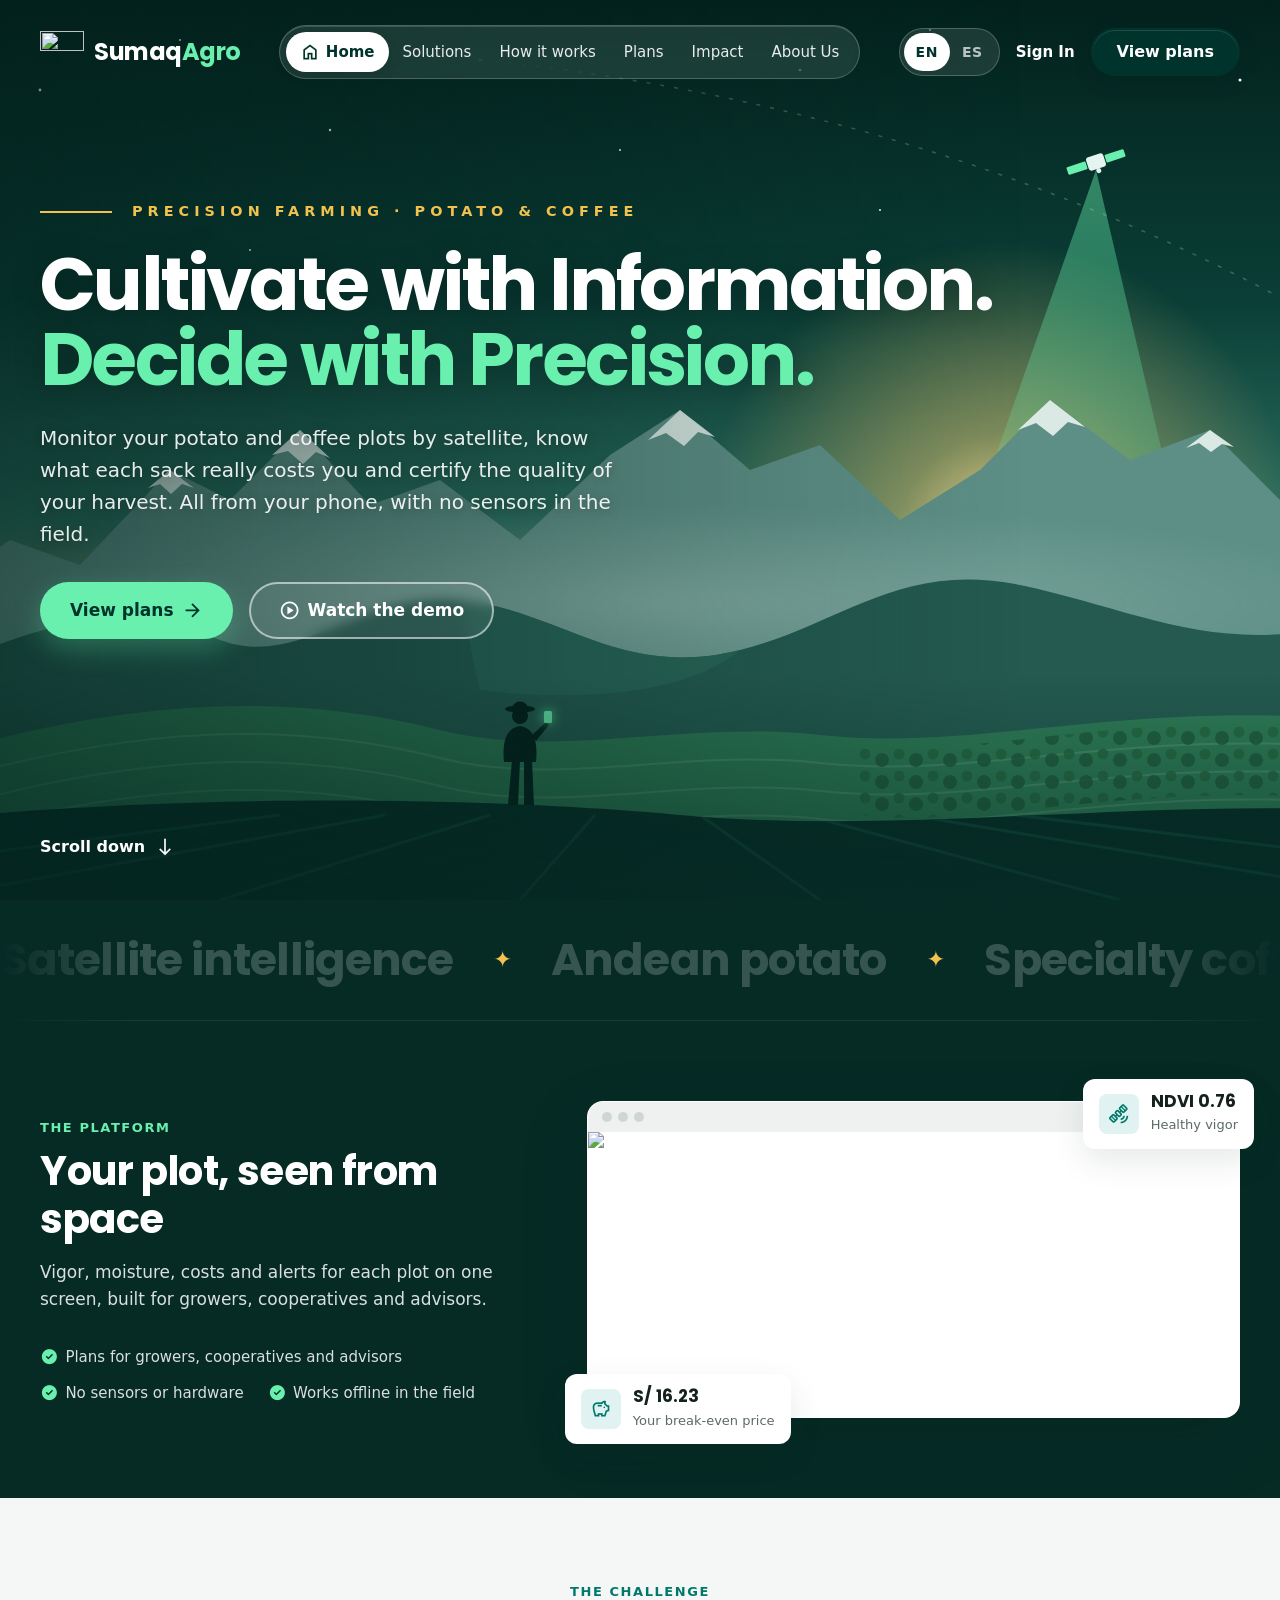
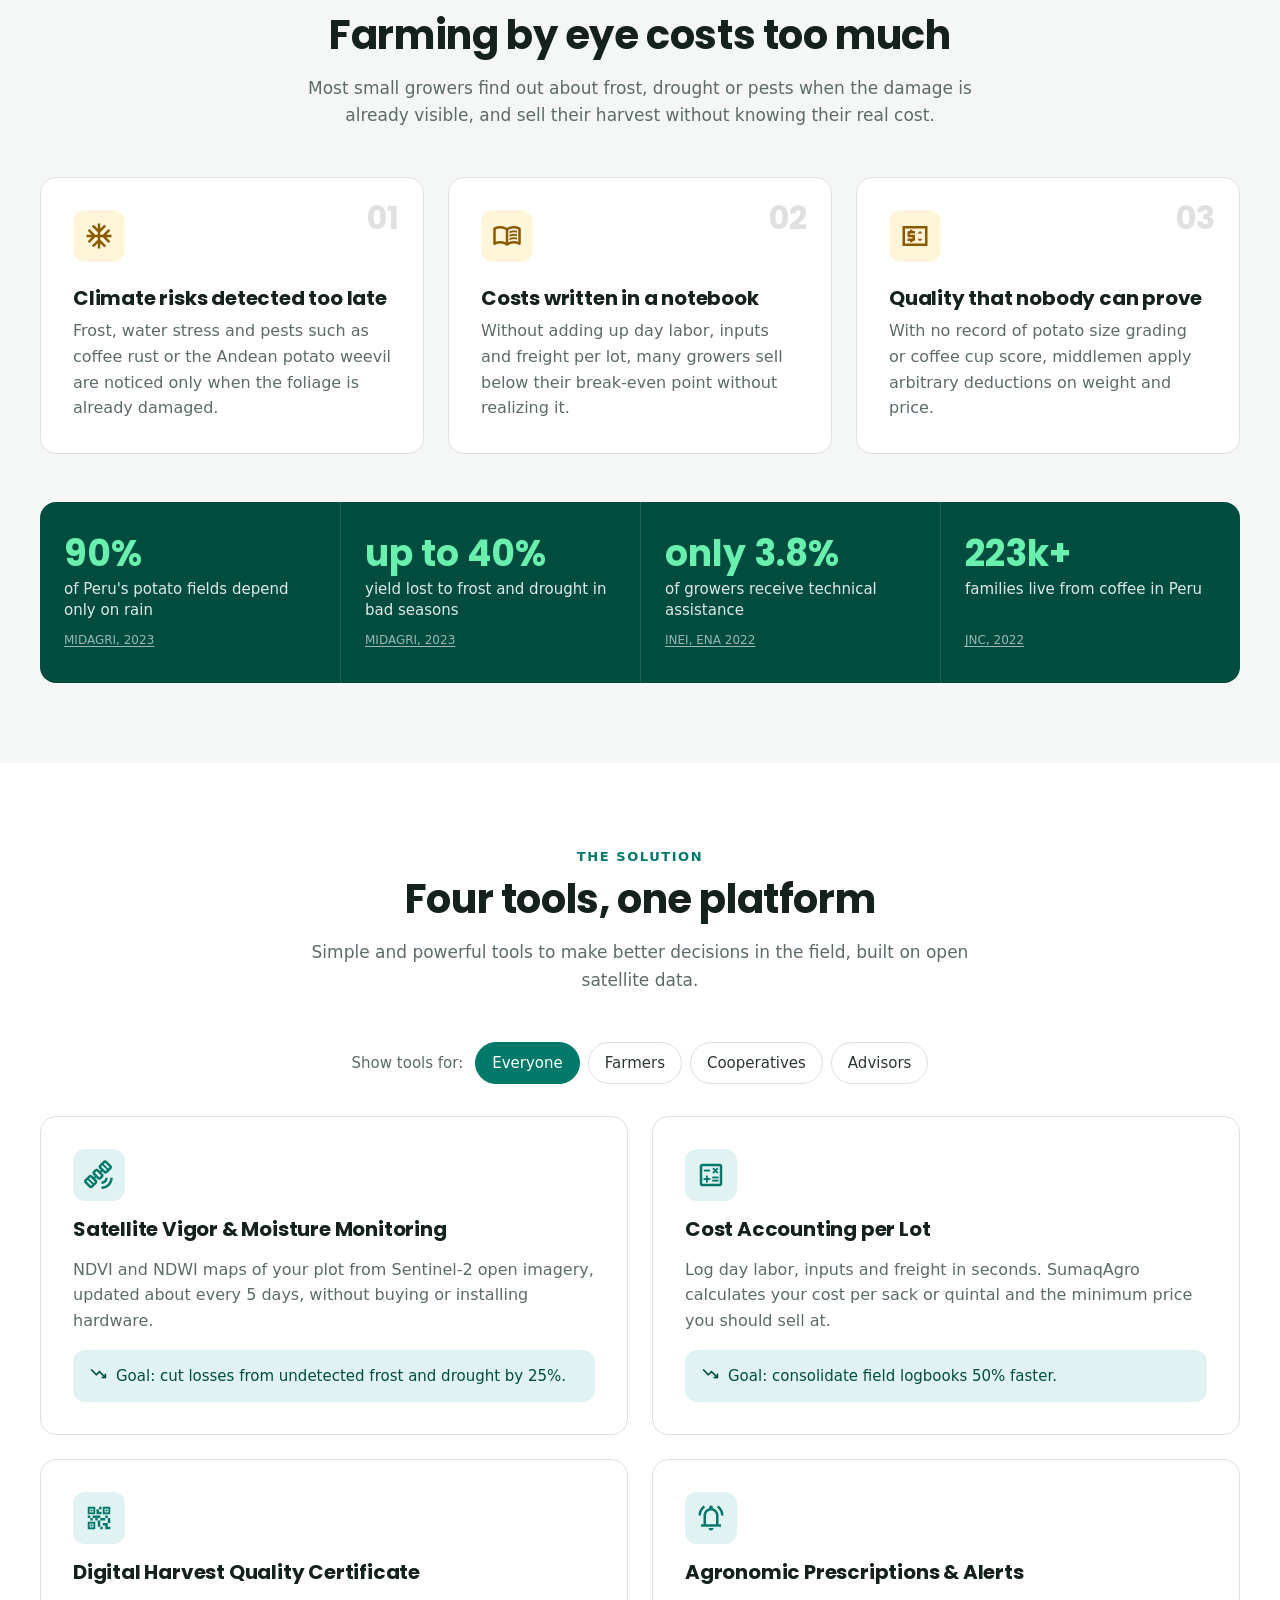
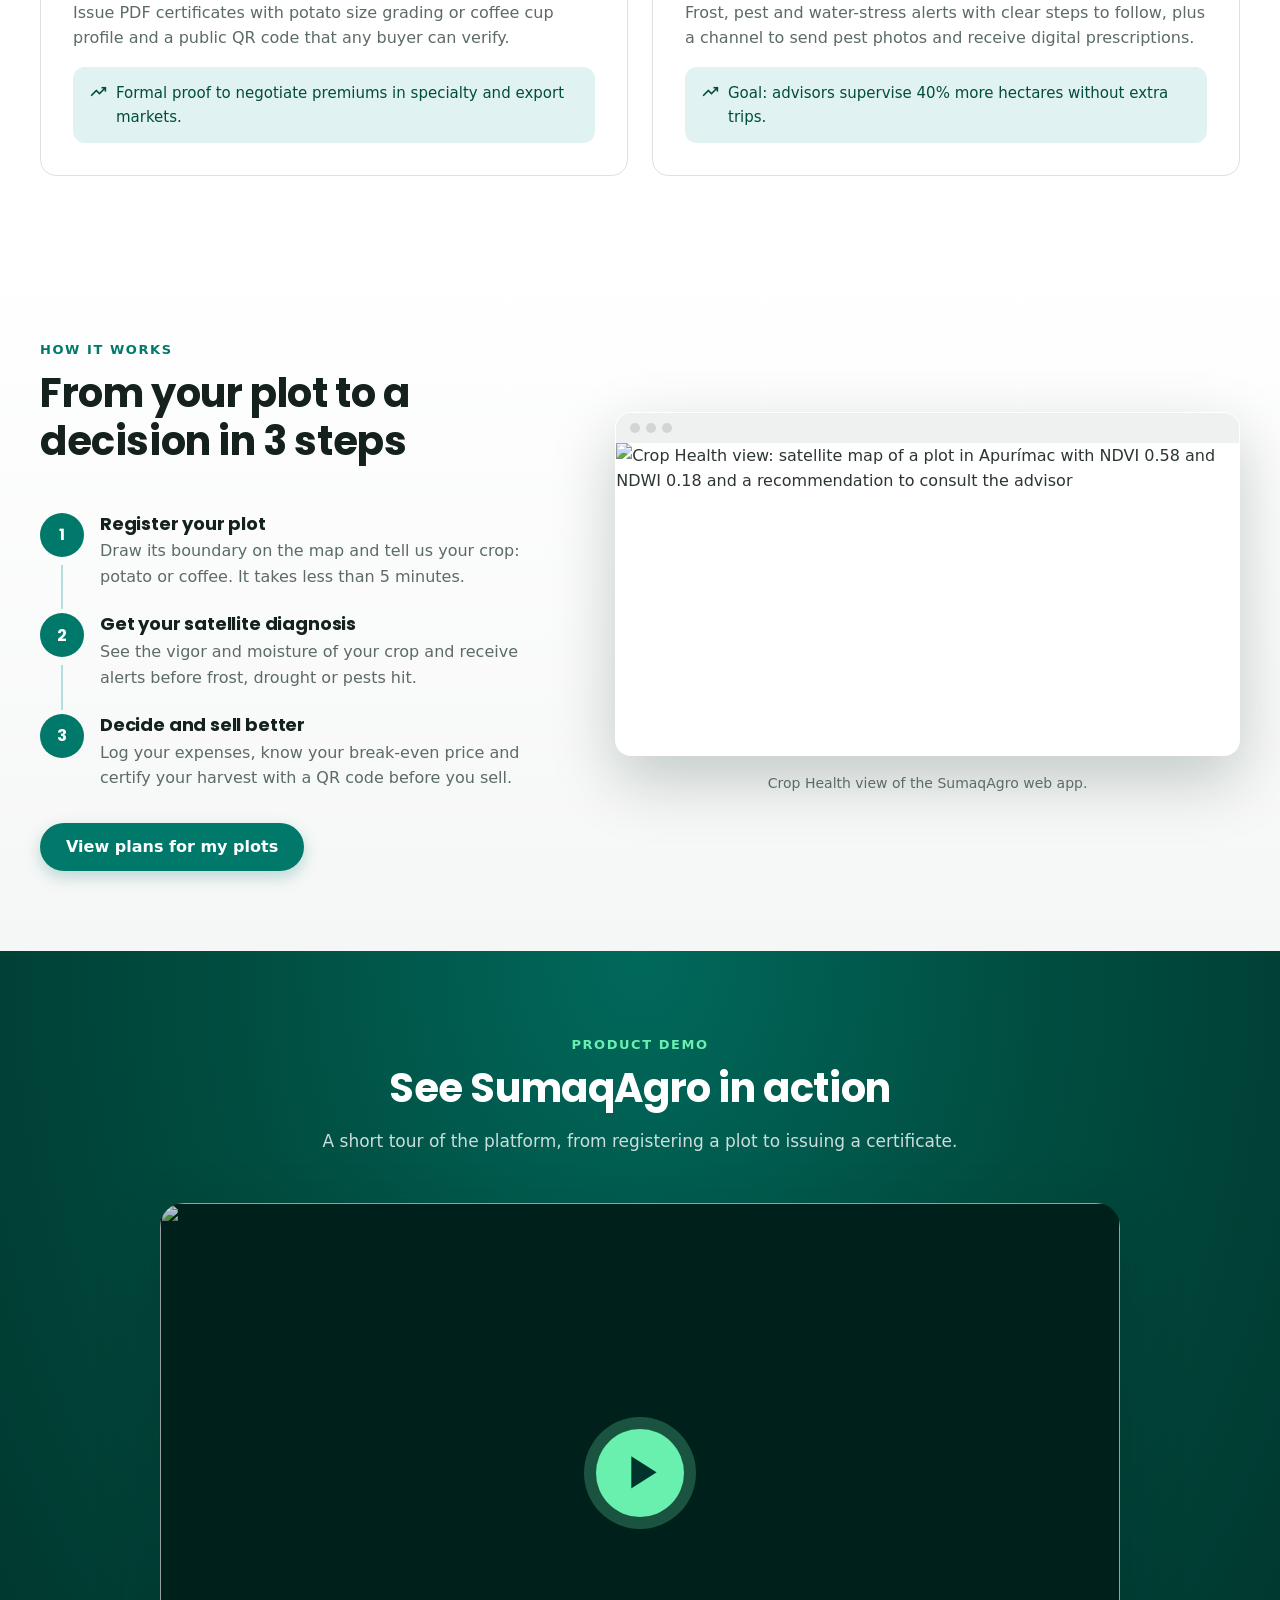
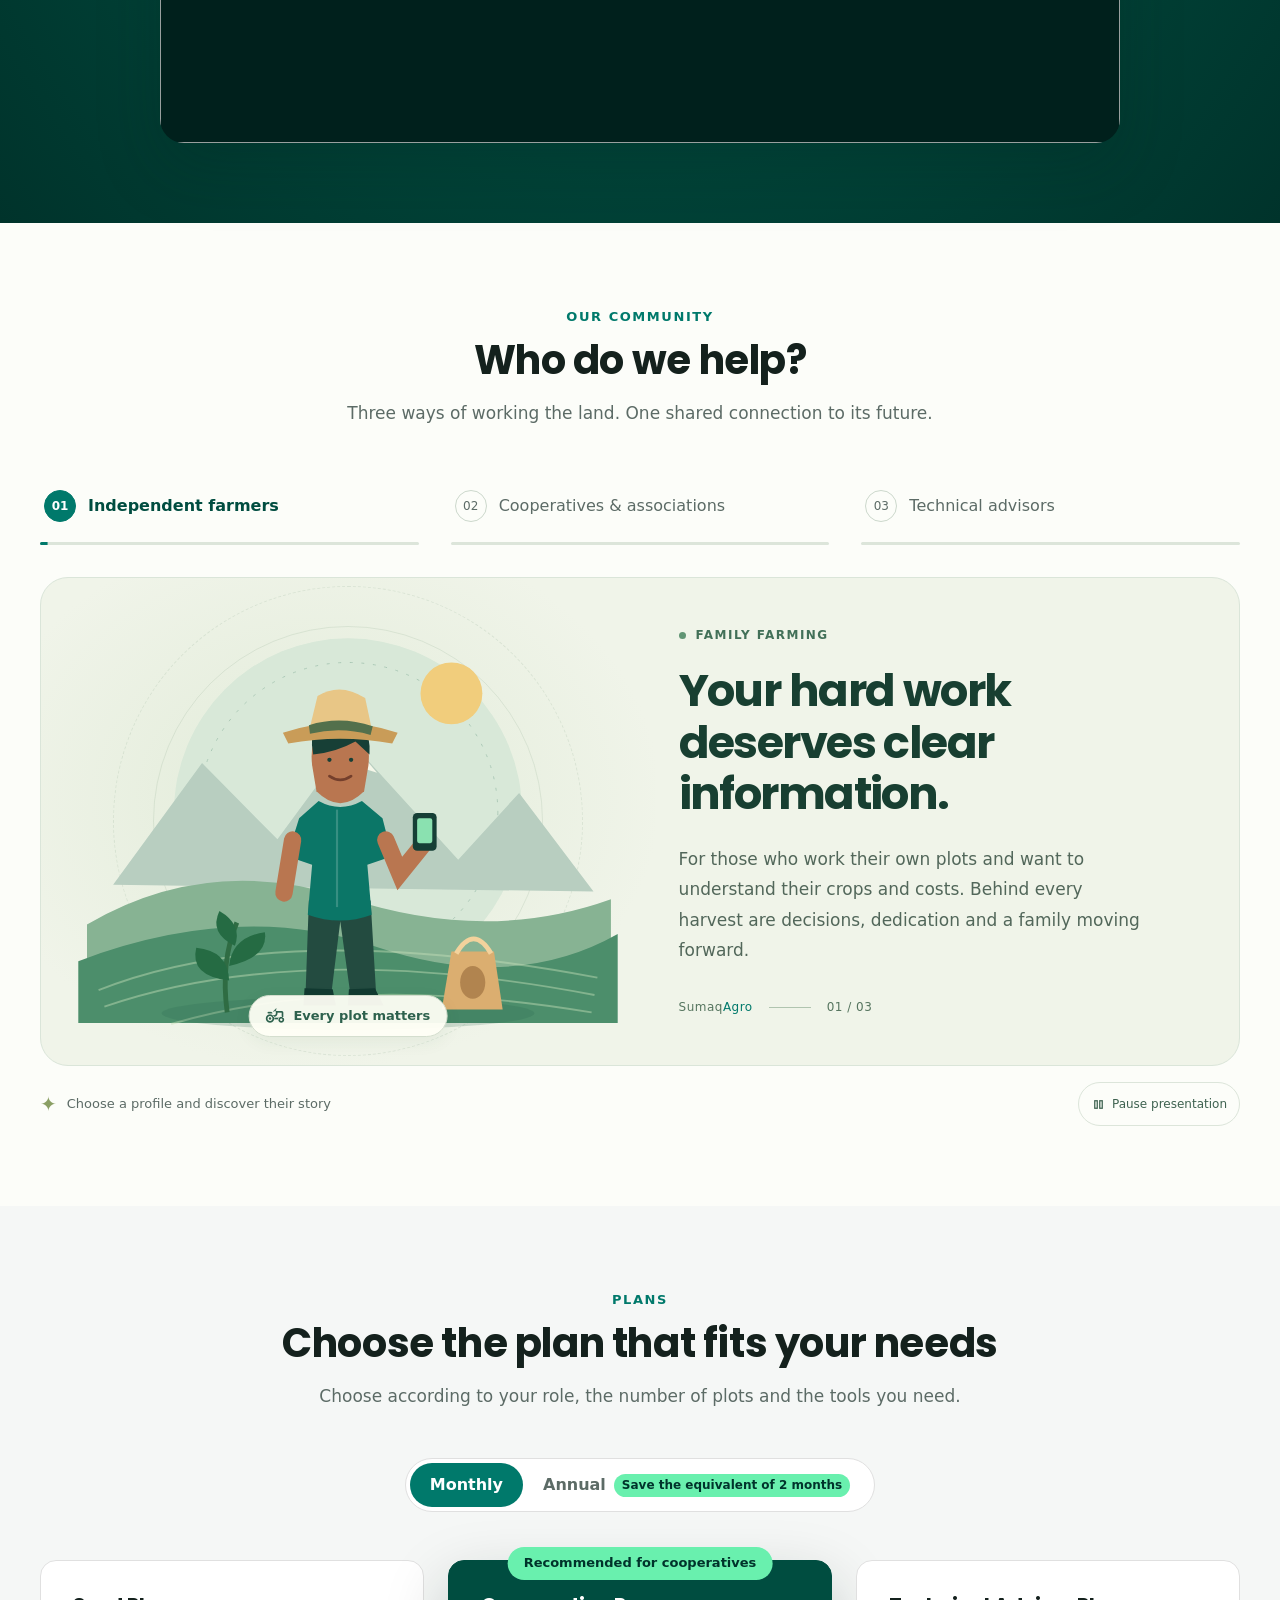
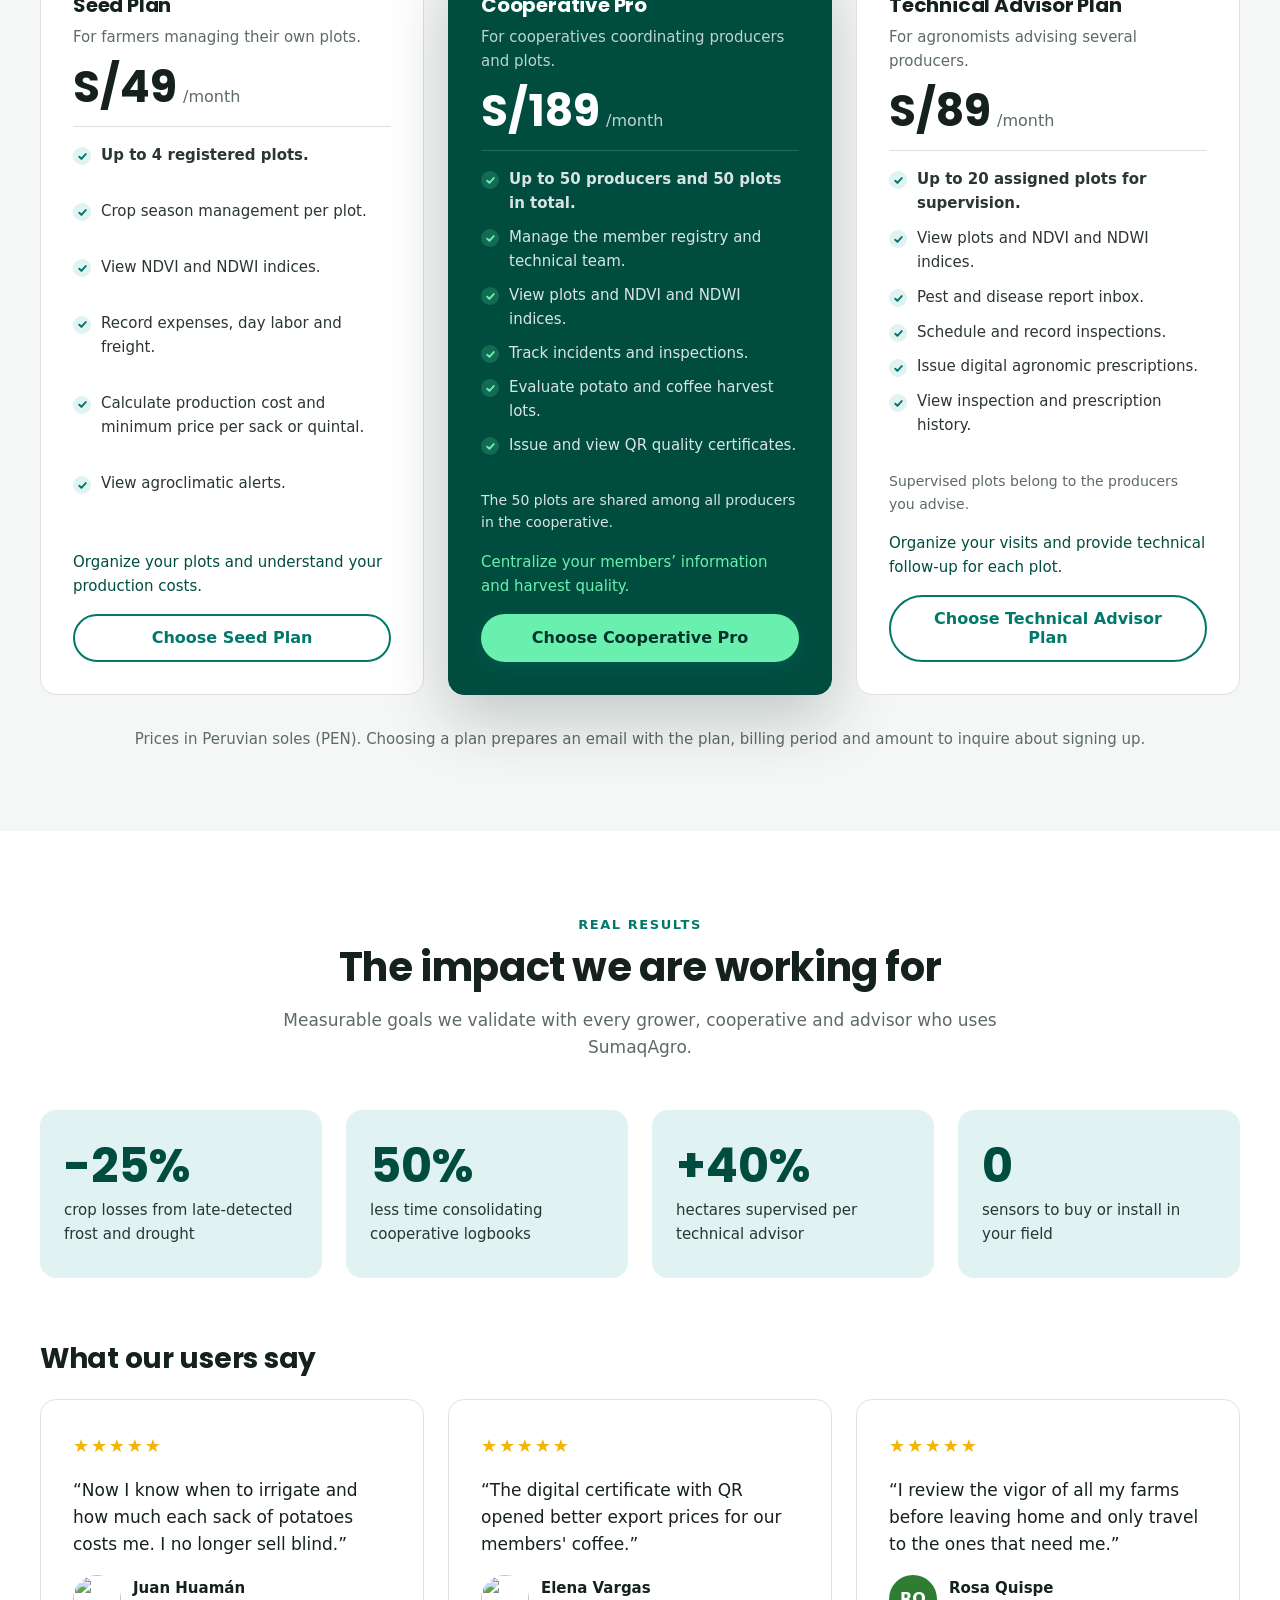
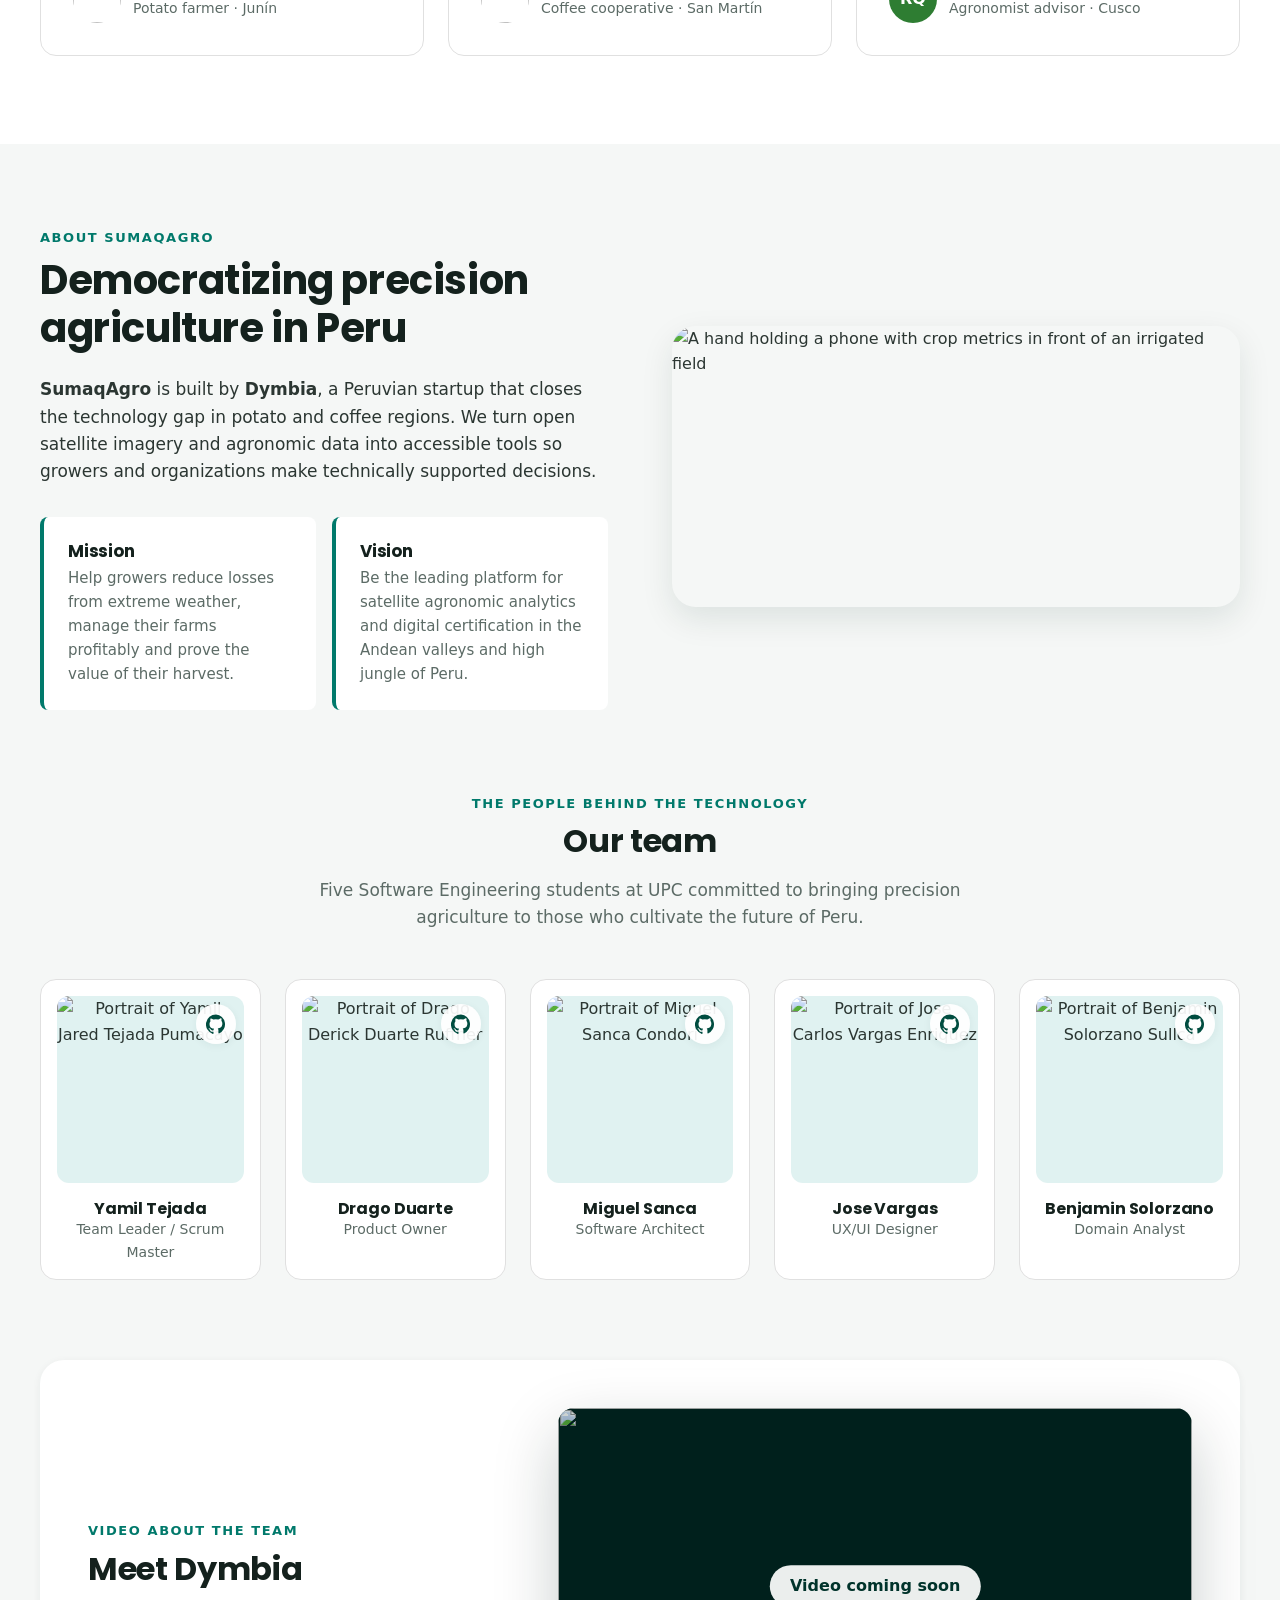
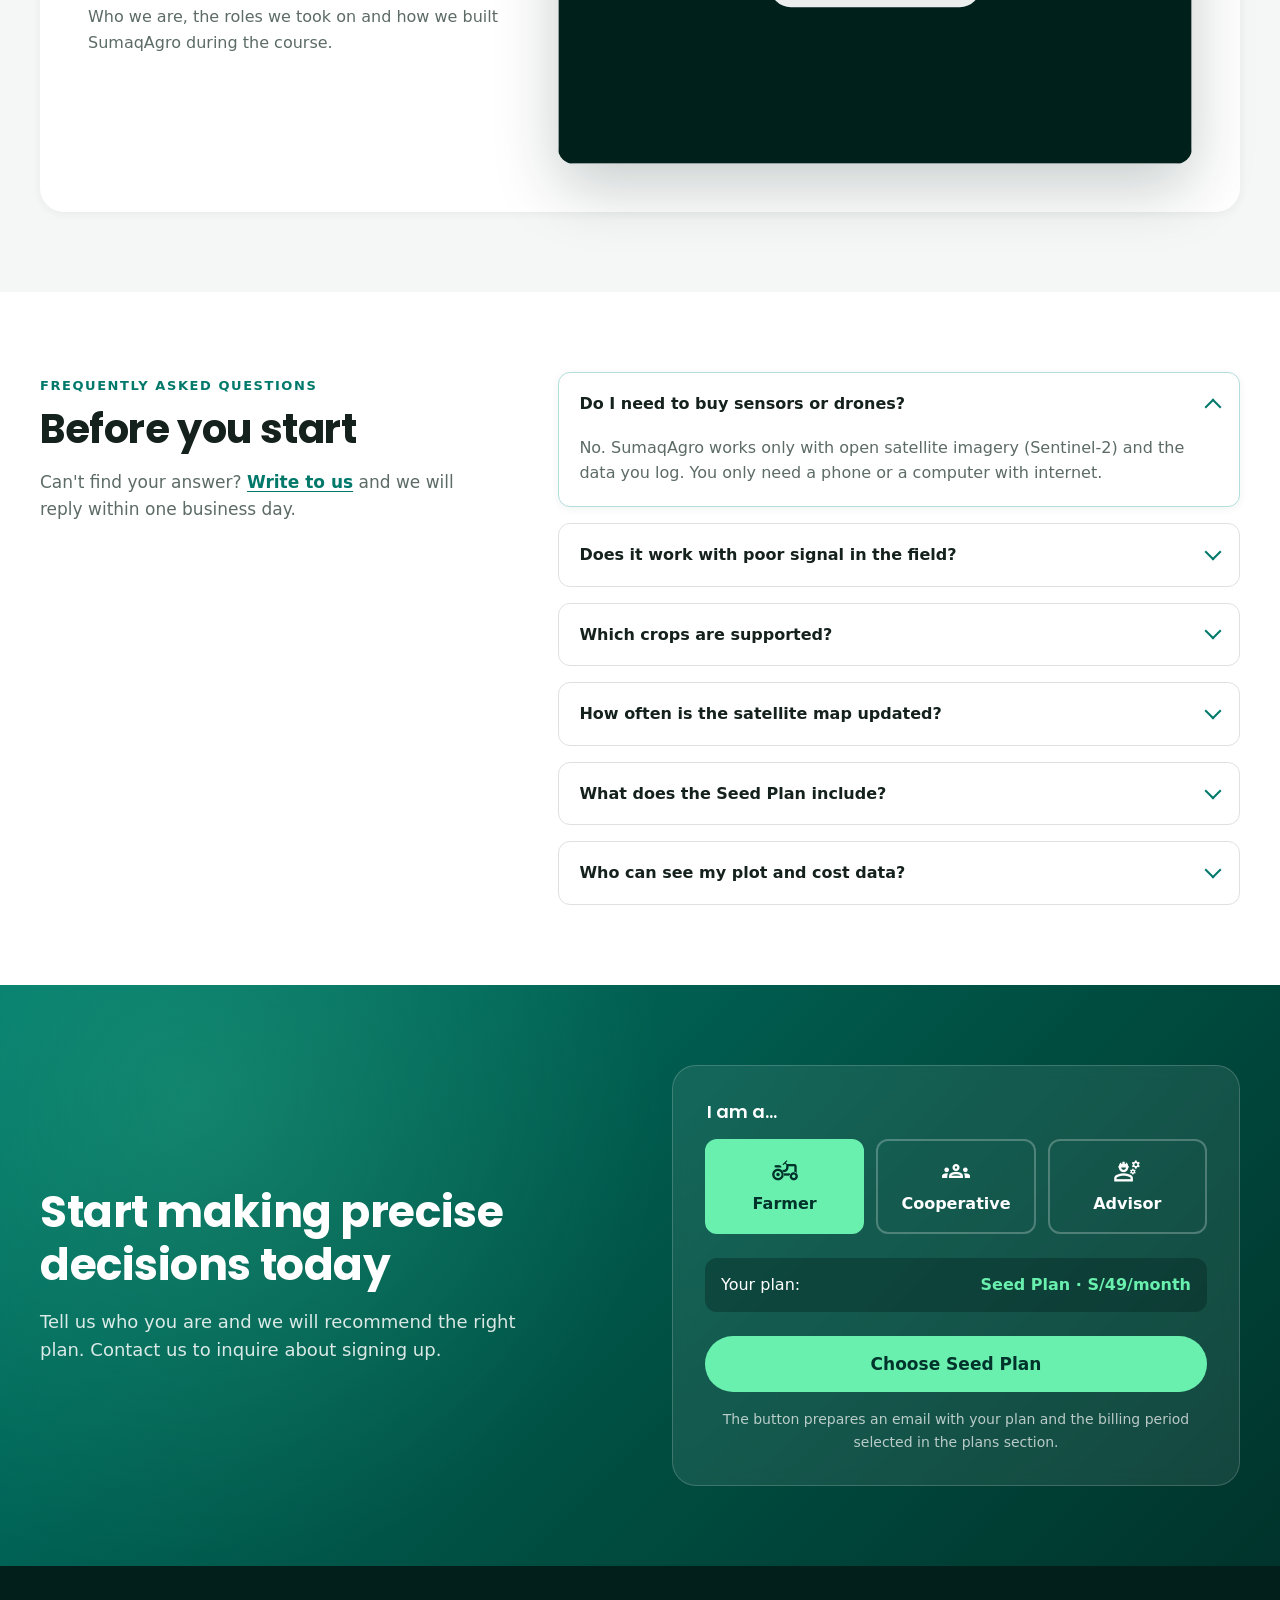
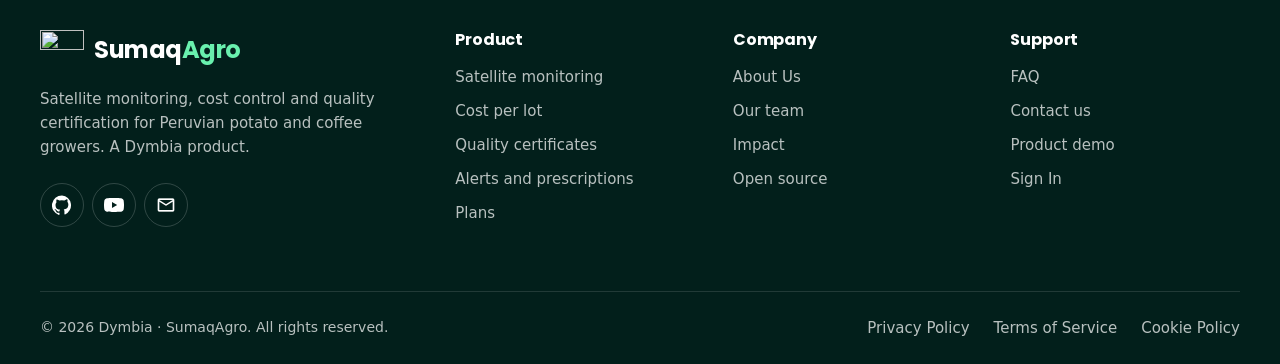
==== public/index.html @ ae4e4938 "feat(partials): add the header and footer connections to the website" ====
<!DOCTYPE html>
<html lang="en">

<head>
    <meta charset="UTF-8">
    <meta name="viewport" content="width=device-width, initial-scale=1.0">

    <title>SumaqAgro – Satellite Monitoring and Precision Agriculture Management</title>
    <meta name="description" content="Agrotechnology platform for Peruvian agriculture. Optimize crop performance with NDVI maps, plot cost management, QR traceability, and phytosanitary risk alerts.">
    <meta name="keywords" content="SumaqAgro, agricultural satellite monitoring, NDVI index, precision agriculture Peru, agricultural cooperative management, agricultural cost control, QR harvest certification, phytosanitary alerts">
    <meta name="author" content="Open Source Team – Open Source Software">
    <meta name="theme-color" content="#004D40">
    <link rel="canonical" href="https://sumaqagro-landing-page.pages.dev/">

    <meta property="og:type" content="website">
    <meta property="og:site_name" content="SumaqAgro">
    <meta property="og:url" content="https://sumaqagro-landing-page.pages.dev/">
    <meta property="og:title" content="SumaqAgro – Satellite Monitoring and Precision Agriculture Management">
    <meta property="og:description" content="Monitor your potato and coffee plots by satellite, know your real cost per sack and certify your harvest. No sensors required. Explore our plans.">
    <meta property="og:image" content="https://sumaqagro-landing-page.pages.dev/public/assets/images/app-dashboard.webp">
    <meta property="og:locale" content="en_US">
    <meta property="og:locale:alternate" content="es_PE">
    <meta name="twitter:card" content="summary_large_image">

    <script>document.documentElement.classList.add('js');</script>
    <link rel="icon" href="assets/images/brand-logo.png" type="image/png">
    <link rel="preconnect" href="https://fonts.googleapis.com">
    <link rel="preconnect" href="https://fonts.gstatic.com" crossorigin>
    <link rel="stylesheet" href="https://fonts.googleapis.com/css2?family=Poppins:wght@500;600;700&display=swap">
    <link rel="stylesheet" href="https://fonts.googleapis.com/css2?family=Material+Symbols+Outlined:opsz,wght,FILL,GRAD@20..48,300..600,0..1,0&display=block">
    <link rel="stylesheet" href="assets/styles/styles.css">

    <script type="application/ld+json">
    {
        "@context": "https://schema.org",
        "@type": "SoftwareApplication",
        "name": "SumaqAgro",
        "applicationCategory": "BusinessApplication",
        "operatingSystem": "Web",
        "description": "Precision agriculture SaaS for potato and coffee growers in Peru: satellite NDVI/NDWI monitoring, lot cost accounting, QR harvest certification and agronomic alerts.",
        "url": "https://sumaqagro-landing-page.pages.dev/",
        "publisher": { "@type": "Organization", "name": "Dymbia" },
        "offers": [
            { "@type": "Offer", "name": "Seed Plan", "price": "49", "priceCurrency": "PEN" },
            { "@type": "Offer", "name": "Technical Advisor Plan", "price": "89", "priceCurrency": "PEN" },
            { "@type": "Offer", "name": "Cooperative Pro", "price": "189", "priceCurrency": "PEN" }
        ]
    }
    </script>
</head>

<body>

    <a class="skip-link" href="#main-content" data-i18n="skip_link">Skip to content</a>

    <!-- Header-->
   <div id="header-placeholder"></div>

    <main id="main-content">

        <!-- 1. Hero: immersive Andean landscape with parallax layers -->
        <section class="hero" id="hero" aria-labelledby="hero-title">
            <div class="hero__scene" aria-hidden="true">
                <!-- Sky: stars, sunrise, satellite scanning the fields -->
                <svg class="hero__layer" data-depth="0.55" viewBox="0 0 1440 900" preserveAspectRatio="xMidYMax slice">
                    <defs>
                        <radialGradient id="sun-glow">
                            <stop offset="0" stop-color="#FFE7A8" stop-opacity=".95" />
                            <stop offset=".35" stop-color="#F6C86B" stop-opacity=".45" />
                            <stop offset="1" stop-color="#F6C86B" stop-opacity="0" />
                        </radialGradient>
                        <linearGradient id="scan-beam" x1="0" y1="0" x2="0" y2="1">
                            <stop offset="0" stop-color="#69F0AE" stop-opacity=".45" />
                            <stop offset="1" stop-color="#69F0AE" stop-opacity="0" />
                        </linearGradient>
                    </defs>
                    <g fill="#fff" class="hero__stars">
                        <circle cx="120" cy="90" r="1.4" /><circle cx="260" cy="40" r="1" /><circle cx="410" cy="130" r="1.2" />
                        <circle cx="560" cy="60" r="1.6" /><circle cx="700" cy="150" r="1" /><circle cx="880" cy="70" r="1.3" />
                        <circle cx="1010" cy="30" r="1" /><circle cx="1320" cy="80" r="1.5" /><circle cx="1400" cy="190" r="1" />
                        <circle cx="60" cy="230" r="1" /><circle cx="330" cy="250" r="1.1" /><circle cx="960" cy="210" r="1" />
                    </g>
                    <circle cx="1080" cy="540" r="300" fill="url(#sun-glow)" />
                    <circle cx="1080" cy="540" r="62" fill="#FFE3A0" />
                    <path d="M560 60 Q 1060 110 1470 360" fill="none" stroke="#fff" stroke-opacity=".22" stroke-width="1.5" stroke-dasharray="4 10" />
                    <polygon class="hero__beam" points="1176,170 990,700 1300,700" fill="url(#scan-beam)" />
                    <g class="hero__satellite" transform="translate(1176 162) rotate(-18)">
                        <rect x="-30" y="-4" width="20" height="8" rx="1" fill="#69F0AE" />
                        <rect x="10" y="-4" width="20" height="8" rx="1" fill="#69F0AE" />
                        <rect x="-9" y="-7" width="18" height="14" rx="3" fill="#E6F4F1" />
                        <circle cx="0" cy="9" r="2.5" fill="#E6F4F1" />
                    </g>
                </svg>

                <!-- Far snow-capped Andes -->
                <svg class="hero__layer" data-depth="0.35" viewBox="0 0 1440 900" preserveAspectRatio="xMidYMax slice">
                    <path fill="#5E8F86" d="M0 600 L90 540 L160 565 L250 470 L310 500 L380 430 L450 505 L520 480 L600 540 L690 455 L760 410 L830 470 L900 445 L980 520 L1060 470 L1130 400 L1210 460 L1290 430 L1360 500 L1440 470 L1440 900 L0 900 Z" />
                    <g fill="#E8F3EF" opacity=".9">
                        <path d="M228 488 L250 470 L274 488 L262 484 L251 494 L240 484 Z" />
                        <path d="M352 455 L380 430 L410 458 L396 452 L383 464 L368 451 Z" />
                        <path d="M728 440 L760 410 L795 437 L778 432 L764 446 L746 433 Z" />
                        <path d="M1098 430 L1130 400 L1165 427 L1148 422 L1133 436 L1116 423 Z" />
                        <path d="M1266 448 L1290 430 L1314 447 L1302 444 L1291 452 L1279 443 Z" />
                    </g>
                </svg>

                <div class="hero__mist" data-depth="0.25"></div>

                <!-- Mid mountains -->
                <svg class="hero__layer" data-depth="0.18" viewBox="0 0 1440 900" preserveAspectRatio="xMidYMax slice">
                    <path fill="#245A50" d="M0 680 C120 620 200 600 300 640 C380 670 440 590 540 600 C640 610 700 680 820 650 C920 625 980 560 1100 585 C1220 610 1300 660 1440 620 L1440 900 L0 900 Z" />
                    <path fill="#2C6A5C" opacity=".7" d="M540 600 C640 610 700 680 820 650 C760 700 640 700 560 690 Z" />
                </svg>

                <!-- Andean terraces with coffee shrubs -->
                <svg class="hero__layer" data-depth="0.08" viewBox="0 0 1440 900" preserveAspectRatio="xMidYMax slice">
                    <defs>
                        <pattern id="shrubs" width="34" height="22" patternUnits="userSpaceOnUse">
                            <circle cx="10" cy="12" r="7" fill="#1F5A3A" />
                            <circle cx="27" cy="6" r="5.5" fill="#24663F" />
                        </pattern>
                    </defs>
                    <path fill="#2E7A55" d="M0 760 C200 700 360 690 520 730 C640 760 760 720 900 735 C1060 752 1200 700 1440 720 L1440 900 L0 900 Z" />
                    <g fill="none" stroke="#fff" stroke-opacity=".12" stroke-width="2">
                        <path d="M0 788 C200 728 360 718 520 758 C640 788 760 748 900 763 C1060 780 1200 728 1440 748" />
                        <path d="M0 816 C200 756 360 746 520 786 C640 816 760 776 900 791 C1060 808 1200 756 1440 776" />
                        <path d="M0 844 C200 784 360 774 520 814 C640 844 760 804 900 819 C1060 836 1200 784 1440 804" />
                    </g>
                    <path fill="url(#shrubs)" opacity=".85" d="M940 745 C1060 760 1200 708 1440 728 L1440 800 C1200 780 1060 830 940 815 Z" />
                </svg>

                <!-- Foreground field with crop rows and a farmer checking the app -->
                <svg class="hero__layer" data-depth="0" viewBox="0 0 1440 900" preserveAspectRatio="xMidYMax slice">
                    <defs>
                        <clipPath id="field-clip">
                            <path d="M0 820 C300 790 600 800 760 815 C980 835 1200 800 1440 810 L1440 900 L0 900 Z" />
                        </clipPath>
                    </defs>
                    <path fill="#062B25" d="M0 820 C300 790 600 800 760 815 C980 835 1200 800 1440 810 L1440 900 L0 900 Z" />
                    <g clip-path="url(#field-clip)" stroke="#0E4237" stroke-width="3">
                        <line x1="-300" y1="900" x2="360" y2="815" /><line x1="0" y1="900" x2="465" y2="815" />
                        <line x1="300" y1="900" x2="570" y2="815" /><line x1="600" y1="900" x2="675" y2="815" />
                        <line x1="900" y1="900" x2="780" y2="815" /><line x1="1200" y1="900" x2="885" y2="815" />
                        <line x1="1500" y1="900" x2="990" y2="815" /><line x1="1800" y1="900" x2="1095" y2="815" />
                    </g>
                    <g fill="#031D19" transform="translate(216 0)">
                        <path d="M372 805 L376 760 L384 760 L382 805 Z" />
                        <path d="M388 805 L388 760 L396 760 L398 805 Z" />
                        <path d="M368 762 C366 742 370 728 384 726 C398 728 402 742 400 762 Z" />
                        <circle cx="384" cy="716" r="8" />
                        <ellipse cx="384" cy="709" rx="15" ry="3.5" />
                        <path d="M376 709 C377 699 391 699 392 709 Z" />
                        <path d="M396 735 L410 722 L413 725 L400 741 Z" />
                        <rect class="hero__phone" x="408" y="711" width="8" height="12" rx="1.5" fill="#69F0AE" />
                    </g>
                </svg>
            </div>
            <div class="hero__shade" aria-hidden="true"></div>

            <div class="container hero__content" data-depth="0.3">
                <p class="hero__eyebrow" data-i18n="hero_eyebrow">Precision farming · Potato &amp; coffee</p>
                <h1 id="hero-title" class="hero__title" data-i18n="hero_title">
                    Cultivate with Information.<br><span>Decide with Precision.</span>
                </h1>
                <p class="hero__lead" data-i18n="hero_desc">
                    Monitor your potato and coffee plots by satellite, know what each sack really costs you and
                    certify the quality of your harvest. All from your phone, with no sensors in the field.
                </p>
                <div class="hero__actions">
                    <a class="button button--accent button--large" href="#plans" data-i18n="hero_cta">View plans <span class="material-symbols-outlined" aria-hidden="true">arrow_forward</span></a>
                    <a class="button button--glass button--large" href="#demo" data-i18n="hero_how">
                        <span class="material-symbols-outlined" aria-hidden="true">play_circle</span> Watch the demo
                    </a>
                </div>
            </div>

            <a class="hero__scroll container" href="#platform">
                <span data-i18n="hero_scroll">Scroll down</span>
                <span class="material-symbols-outlined" aria-hidden="true">south</span>
            </a>
        </section>

        <!-- 1b. Platform showcase: continues the hero's dark field -->
        <section class="showcase" id="platform" aria-labelledby="showcase-title">
            <div class="marquee" aria-hidden="true">
                <div class="marquee__track">
                    <span data-i18n="marquee1">Satellite intelligence</span><span data-i18n="marquee2">Andean potato</span>
                    <span data-i18n="marquee3">Specialty coffee</span><span data-i18n="marquee4">Cost per lot</span>
                    <span data-i18n="marquee5">QR certification</span><span data-i18n="marquee6">Frost alerts</span>
                    <span data-i18n="marquee1">Satellite intelligence</span><span data-i18n="marquee2">Andean potato</span>
                    <span data-i18n="marquee3">Specialty coffee</span><span data-i18n="marquee4">Cost per lot</span>
                    <span data-i18n="marquee5">QR certification</span><span data-i18n="marquee6">Frost alerts</span>
                </div>
            </div>
            <div class="container showcase__grid">
                <div class="showcase__copy">
                    <p class="eyebrow eyebrow--light" data-i18n="showcase_eyebrow">The platform</p>
                    <h2 class="section-title" id="showcase-title" data-i18n="showcase_title">Your plot, seen from space</h2>
                    <p data-i18n="showcase_desc">Vigor, moisture, costs and alerts for each plot on one screen, built for growers, cooperatives and advisors.</p>
                    <ul class="hero__trust">
                        <li><span class="material-symbols-outlined" aria-hidden="true">check_circle</span><span data-i18n="hero_trust1">Plans for growers, cooperatives and advisors</span></li>
                        <li><span class="material-symbols-outlined" aria-hidden="true">check_circle</span><span data-i18n="hero_trust2">No sensors or hardware</span></li>
                        <li><span class="material-symbols-outlined" aria-hidden="true">check_circle</span><span data-i18n="hero_trust3">Works offline in the field</span></li>
                    </ul>
                </div>
                <figure class="showcase__visual reveal">
                    <div class="browser-frame">
                        <div class="browser-frame__bar" aria-hidden="true"><span></span><span></span><span></span></div>
                        <img src="assets/images/app-dashboard.webp" width="1400" height="614" loading="lazy"
                             alt="SumaqAgro dashboard showing leaf health (NDVI 0.76), total spend of S/ 4,870 and a break-even price of S/ 16.23 per sack"
                             data-i18n-attr="alt:hero_img_alt">
                    </div>
                    <div class="hero__badge hero__badge--top" aria-hidden="true">
                        <span class="material-symbols-outlined">satellite_alt</span>
                        <div><strong>NDVI 0.76</strong><small data-i18n="hero_badge1">Healthy vigor</small></div>
                    </div>
                    <div class="hero__badge hero__badge--bottom" aria-hidden="true">
                        <span class="material-symbols-outlined">savings</span>
                        <div><strong>S/ 16.23</strong><small data-i18n="hero_badge2">Your break-even price</small></div>
                    </div>
                </figure>
            </div>
        </section>

        <!-- 2. Problem -->
        <section class="section problem" id="problem" aria-labelledby="problem-title">
            <div class="container">
                <header class="section-heading">
                    <p class="eyebrow" data-i18n="problem_eyebrow">The challenge</p>
                    <h2 class="section-title" id="problem-title" data-i18n="problem_title">Farming by eye costs too much</h2>
                    <p class="section-lead" data-i18n="problem_desc">
                        Most small growers find out about frost, drought or pests when the damage is already visible,
                        and sell their harvest without knowing their real cost.
                    </p>
                </header>

                <div class="problem__grid">
                    <article class="problem-card reveal">
                        <span class="problem-card__number" aria-hidden="true">01</span>
                        <span class="icon-badge icon-badge--warning"><span class="material-symbols-outlined" aria-hidden="true">ac_unit</span></span>
                        <h3 data-i18n="problem1_title">Climate risks detected too late</h3>
                        <p data-i18n="problem1_desc">Frost, water stress and pests such as coffee rust or the Andean potato weevil are noticed only when the foliage is already damaged.</p>
                    </article>
                    <article class="problem-card reveal">
                        <span class="problem-card__number" aria-hidden="true">02</span>
                        <span class="icon-badge icon-badge--warning"><span class="material-symbols-outlined" aria-hidden="true">menu_book</span></span>
                        <h3 data-i18n="problem2_title">Costs written in a notebook</h3>
                        <p data-i18n="problem2_desc">Without adding up day labor, inputs and freight per lot, many growers sell below their break-even point without realizing it.</p>
                    </article>
                    <article class="problem-card reveal">
                        <span class="problem-card__number" aria-hidden="true">03</span>
                        <span class="icon-badge icon-badge--warning"><span class="material-symbols-outlined" aria-hidden="true">price_change</span></span>
                        <h3 data-i18n="problem3_title">Quality that nobody can prove</h3>
                        <p data-i18n="problem3_desc">With no record of potato size grading or coffee cup score, middlemen apply arbitrary deductions on weight and price.</p>
                    </article>
                </div>

                <dl class="stats-band reveal">
                    <div class="stats-band__item">
                        <dt data-i18n="stat1_label">of Peru's potato fields depend only on rain</dt>
                        <dd><strong>90%</strong><a href="https://www.gob.pe/midagri" target="_blank" rel="noopener">MIDAGRI, 2023</a></dd>
                    </div>
                    <div class="stats-band__item">
                        <dt data-i18n="stat2_label">yield lost to frost and drought in bad seasons</dt>
                        <dd><strong data-i18n="stat2_value">up to 40%</strong><a href="https://www.gob.pe/midagri" target="_blank" rel="noopener">MIDAGRI, 2023</a></dd>
                    </div>
                    <div class="stats-band__item">
                        <dt data-i18n="stat3_label">of growers receive technical assistance</dt>
                        <dd><strong data-i18n="stat3_value">only 3.8%</strong><a href="https://m.inei.gob.pe/prensa/noticias/334-de-los-productores-agropecuarios-del-pais-son-mujeres-14486/" target="_blank" rel="noopener">INEI, ENA 2022</a></dd>
                    </div>
                    <div class="stats-band__item">
                        <dt data-i18n="stat4_label">families live from coffee in Peru</dt>
                        <dd><strong>223k+</strong><a href="https://juntadelcafe.org.pe/" target="_blank" rel="noopener">JNC, 2022</a></dd>
                    </div>
                </dl>
            </div>
        </section>

        <!-- 3. Solutions -->
        <section class="section solutions" id="solutions" aria-labelledby="solutions-title">
            <div class="container">
                <header class="section-heading">
                    <p class="eyebrow" data-i18n="solutions_eyebrow">The solution</p>
                    <h2 class="section-title" id="solutions-title" data-i18n="solutions_title">Four tools, one platform</h2>
                    <p class="section-lead" data-i18n="solutions_desc">
                        Simple and powerful tools to make better decisions in the field, built on open satellite data.
                    </p>
                </header>

                <div class="filter" role="group" aria-labelledby="filter-label">
                    <span class="filter__label" id="filter-label" data-i18n="filter_label">Show tools for:</span>
                    <button class="chip is-active" type="button" data-filter="all" aria-pressed="true" data-i18n="filter_all">Everyone</button>
                    <button class="chip" type="button" data-filter="farmer" aria-pressed="false" data-i18n="filter_farmer">Farmers</button>
                    <button class="chip" type="button" data-filter="cooperative" aria-pressed="false" data-i18n="filter_cooperative">Cooperatives</button>
                    <button class="chip" type="button" data-filter="advisor" aria-pressed="false" data-i18n="filter_advisor">Advisors</button>
                </div>
                <p class="visually-hidden" aria-live="polite" id="filter-status"></p>

                <div class="solutions__grid">
                    <article class="solution-card reveal" data-segments="farmer cooperative advisor">
                        <span class="icon-badge"><span class="material-symbols-outlined" aria-hidden="true">satellite_alt</span></span>
                        <h3 data-i18n="sol1_title">Satellite Vigor &amp; Moisture Monitoring</h3>
                        <p data-i18n="sol1_desc">NDVI and NDWI maps of your plot from Sentinel-2 open imagery, updated about every 5 days, without buying or installing hardware.</p>
                        <p class="solution-card__result"><span class="material-symbols-outlined" aria-hidden="true">trending_down</span><span data-i18n="sol1_result">Goal: cut losses from undetected frost and drought by 25%.</span></p>
                    </article>
                    <article class="solution-card reveal" data-segments="farmer cooperative">
                        <span class="icon-badge"><span class="material-symbols-outlined" aria-hidden="true">calculate</span></span>
                        <h3 data-i18n="sol2_title">Cost Accounting per Lot</h3>
                        <p data-i18n="sol2_desc">Log day labor, inputs and freight in seconds. SumaqAgro calculates your cost per sack or quintal and the minimum price you should sell at.</p>
                        <p class="solution-card__result"><span class="material-symbols-outlined" aria-hidden="true">trending_down</span><span data-i18n="sol2_result">Goal: consolidate field logbooks 50% faster.</span></p>
                    </article>
                    <article class="solution-card reveal" data-segments="cooperative">
                        <span class="icon-badge"><span class="material-symbols-outlined" aria-hidden="true">qr_code_2</span></span>
                        <h3 data-i18n="sol3_title">Digital Harvest Quality Certificate</h3>
                        <p data-i18n="sol3_desc">Issue PDF certificates with potato size grading or coffee cup profile and a public QR code that any buyer can verify.</p>
                        <p class="solution-card__result"><span class="material-symbols-outlined" aria-hidden="true">trending_up</span><span data-i18n="sol3_result">Formal proof to negotiate premiums in specialty and export markets.</span></p>
                    </article>
                    <article class="solution-card reveal" data-segments="farmer advisor">
                        <span class="icon-badge"><span class="material-symbols-outlined" aria-hidden="true">notifications_active</span></span>
                        <h3 data-i18n="sol4_title">Agronomic Prescriptions &amp; Alerts</h3>
                        <p data-i18n="sol4_desc">Frost, pest and water-stress alerts with clear steps to follow, plus a channel to send pest photos and receive digital prescriptions.</p>
                        <p class="solution-card__result"><span class="material-symbols-outlined" aria-hidden="true">trending_up</span><span data-i18n="sol4_result">Goal: advisors supervise 40% more hectares without extra trips.</span></p>
                    </article>
                </div>
            </div>
        </section>

        <!-- 4. How it works -->
        <section class="section how" id="how-it-works" aria-labelledby="how-title">
            <div class="container how__grid">
                <div>
                    <header class="section-heading section-heading--left">
                        <p class="eyebrow" data-i18n="how_eyebrow">How it works</p>
                        <h2 class="section-title" id="how-title" data-i18n="how_title">From your plot to a decision in 3 steps</h2>
                    </header>
                    <ol class="steps">
                        <li class="step reveal">
                            <span class="step__number" aria-hidden="true">1</span>
                            <div>
                                <h3 data-i18n="step1_title">Register your plot</h3>
                                <p data-i18n="step1_desc">Draw its boundary on the map and tell us your crop: potato or coffee. It takes less than 5 minutes.</p>
                            </div>
                        </li>
                        <li class="step reveal">
                            <span class="step__number" aria-hidden="true">2</span>
                            <div>
                                <h3 data-i18n="step2_title">Get your satellite diagnosis</h3>
                                <p data-i18n="step2_desc">See the vigor and moisture of your crop and receive alerts before frost, drought or pests hit.</p>
                            </div>
                        </li>
                        <li class="step reveal">
                            <span class="step__number" aria-hidden="true">3</span>
                            <div>
                                <h3 data-i18n="step3_title">Decide and sell better</h3>
                                <p data-i18n="step3_desc">Log your expenses, know your break-even price and certify your harvest with a QR code before you sell.</p>
                            </div>
                        </li>
                    </ol>
                    <a class="button button--primary" href="#plans" data-i18n="how_cta">View plans for my plots</a>
                </div>
                <figure class="how__visual reveal">
                    <div class="browser-frame">
                        <div class="browser-frame__bar" aria-hidden="true"><span></span><span></span><span></span></div>
                        <img src="assets/images/app-crop-health.webp" width="1200" height="602" loading="lazy"
                             alt="Crop Health view: satellite map of a plot in Apurímac with NDVI 0.58 and NDWI 0.18 and a recommendation to consult the advisor"
                             data-i18n-attr="alt:how_img_alt">
                    </div>
                    <figcaption data-i18n="how_caption">Crop Health view of the SumaqAgro web app.</figcaption>
                </figure>
            </div>
        </section>

        <!-- 5. Product demo -->
        <section class="section demo" id="demo" aria-labelledby="demo-title">
            <div class="container">
                <header class="section-heading">
                    <p class="eyebrow eyebrow--light" data-i18n="demo_eyebrow">Product demo</p>
                    <h2 class="section-title" id="demo-title" data-i18n="demo_title">See SumaqAgro in action</h2>
                    <p class="section-lead" data-i18n="demo_subtitle">A two-minute tour of the platform, from registering a plot to issuing a certificate.</p>
                </header>
                <div class="video" data-video-id="3RljjFEq9CU" data-video-title="SumaqAgro — About the Product">
                    <img class="video__poster" src="https://i.ytimg.com/vi/3RljjFEq9CU/hqdefault.jpg" alt="" width="480" height="360" loading="lazy">
                    <button class="video__play" type="button" aria-label="Play the SumaqAgro demo video" data-i18n-attr="aria-label:demo_play">
                        <span class="material-symbols-outlined" aria-hidden="true">play_arrow</span>
                    </button>
                </div>
            </div>
        </section>

        <!-- 6. Audience -->
        <section class="section audience" id="audience" aria-labelledby="audience-title">
            <div class="container">
                <header class="section-heading">
                    <p class="eyebrow" data-i18n="audience_eyebrow">Our community</p>
                    <h2 class="section-title" id="audience-title" data-i18n="audience_title">Who do we help?</h2>
                    <p class="section-lead" data-i18n="audience_desc">Three ways of working the land. One shared connection to its future.</p>
                </header>

                <div class="audience-gallery" data-audience-gallery>
                    <div class="audience-tabs" role="tablist" aria-label="Our community" data-i18n-attr="aria-label:audience_eyebrow">
                        <button class="audience-tab is-active" id="audience-tab-1" type="button" role="tab" aria-selected="true" aria-controls="audience-panel-1" tabindex="0" data-audience-tab="0">
                            <span class="audience-tab__index" aria-hidden="true">01</span>
                            <span data-i18n="audience_tab1">Independent farmers</span>
                            <span class="audience-tab__progress" aria-hidden="true"></span>
                        </button>
                        <button class="audience-tab" id="audience-tab-2" type="button" role="tab" aria-selected="false" aria-controls="audience-panel-2" tabindex="-1" data-audience-tab="1">
                            <span class="audience-tab__index" aria-hidden="true">02</span>
                            <span data-i18n="audience_tab2">Cooperatives & associations</span>
                            <span class="audience-tab__progress" aria-hidden="true"></span>
                        </button>
                        <button class="audience-tab" id="audience-tab-3" type="button" role="tab" aria-selected="false" aria-controls="audience-panel-3" tabindex="-1" data-audience-tab="2">
                            <span class="audience-tab__index" aria-hidden="true">03</span>
                            <span data-i18n="audience_tab3">Technical advisors</span>
                            <span class="audience-tab__progress" aria-hidden="true"></span>
                        </button>
                    </div>
                    <div class="audience-gallery__panels">
                        <article class="audience-panel is-active" id="audience-panel-1" role="tabpanel" aria-labelledby="audience-tab-1" tabindex="0" data-audience-panel="0">
                            <div class="audience-panel__scene" aria-hidden="true">
                                <div class="community-orbit community-orbit--one"></div>
                                <div class="community-orbit community-orbit--two"></div>
                                <svg class="community-art" viewBox="0 0 600 480" aria-hidden="true" focusable="false"><circle cx="300" cy="231" r="180" fill="#D8E8D8"/><circle cx="300" cy="231" r="155" fill="none" stroke="#AAC7B6" stroke-dasharray="3 9"/><circle class="community-sun" cx="407" cy="108" r="32" fill="#F1CD7C"/><path d="M57 306L149 180 227 259 302 157 414 280 477 211 554 313Z" fill="#B8CEC0"/><path d="M277 192L302 157 330 190 308 183 299 193 290 185Z" fill="#F5F7E9"/><path d="M30 347Q156 273 300 320T572 321L572 434H30Z" fill="#87B393"/><path d="M21 385Q187 322 329 370T579 357L579 449H21Z" fill="#4C8E6B"/><g fill="none" stroke="#C6E0B9" stroke-width="2" opacity=".45"><path d="M42 415Q230 340 558 402"/><path d="M48 432Q252 362 555 420"/><path d="M117 450Q302 396 552 438"/></g><ellipse cx="300" cy="439" rx="193" ry="17" fill="#255F48" opacity=".18"/><g class="community-person" style="--person-delay:-0.8s"><g transform="translate(292 282) scale(1.12 1.12)"><path d="M-29 36L-32 120-8 120 0 55 9 120 33 120 28 36Z" fill="#234B40"/><path d="M-33 117L-34 133-4 133-7 118M8 118L7 133 40 133 32 117" fill="#123A31"/><path d="M-20-56Q0-45 20-56L39-40 48-5 25 3 29 49Q0 60-30 49L-26 3-49-5-38-40Z" fill="#0B7667"/><path d="M-3-48V42" stroke="#FFFFFF" stroke-opacity=".18" stroke-width="2"/><g class="community-head"><path d="M-26-89Q-30-126 0-129Q30-126 26-89L22-65Q0-43-22-65Z" fill="#B97650"/><path d="M-25-99Q-32-136 0-137Q29-133 27-99L14-111Q-4-101-25-99" fill="#173F36"/><path d="M-10-79Q0-72 10-79" fill="none" stroke="#743F2C" stroke-width="2.5" stroke-linecap="round"/><circle cx="-10" cy="-94" r="2" fill="#173F36"/><circle cx="10" cy="-94" r="2" fill="#173F36"/><path d="M-53-119Q0-137 53-119L48-109Q0-118-48-109Z" fill="#C99C58"/><path d="M-28-124L-21-153Q0-166 23-151L29-123Z" fill="#E8C686"/><path d="M-29-126Q0-135 30-125L28-117Q0-125-28-118Z" fill="#53704C"/></g><path d="M-44-20L-52 29" stroke="#B97650" stroke-width="16" stroke-linecap="round"/><path d="M42-20L55 11 76-15" stroke="#B97650" stroke-width="16" fill="none" stroke-linecap="round"/><g class="community-device"><rect x="67" y="-45" width="22" height="35" rx="4" fill="#163F36"/><rect x="71" y="-40" width="14" height="23" rx="2" fill="#8AE1B0"/></g></g></g><path d="M175 438Q168 385 185 345" stroke="#2F6C43" stroke-width="5" fill="none"/><g class="community-leaves" fill="#256B43"><path d="M177 405Q136 400 143 371Q176 374 177 405"/><path d="M177 390Q218 381 214 355Q180 360 177 390"/><path d="M183 369Q156 356 167 333Q191 347 183 369"/></g><path d="M397 435L407 375 451 375 460 435Z" fill="#DBAE70"/><path d="M412 377Q430 347 448 377" stroke="#F3D29C" stroke-width="5" fill="none"/><ellipse cx="429" cy="407" rx="13" ry="17" fill="#B1844F"/></svg>
                                <span class="community-stamp"><span class="material-symbols-outlined">agriculture</span><span data-i18n="audience_scene1">Every plot matters</span></span>
                            </div>
                            <div class="audience-panel__copy">
                                <p class="audience-panel__eyebrow"><span class="audience-panel__dot" aria-hidden="true"></span><span data-i18n="audience_tag1">Family farming</span></p>
                                <h3 data-i18n="audience_story1_title">Your hard work deserves clear information.</h3>
                                <p class="audience-panel__description" data-i18n="audience_story1_desc">For those who work their own plots and want to understand their crops and costs. Behind every harvest are decisions, dedication and a family moving forward.</p>
                                <span class="audience-panel__signature" aria-hidden="true">Sumaq<span>Agro</span> <span class="audience-panel__signature-line"></span> 01 / 03</span>
                            </div>
                        </article>
                        <article class="audience-panel" id="audience-panel-2" role="tabpanel" aria-labelledby="audience-tab-2" tabindex="0" data-audience-panel="1">
                            <div class="audience-panel__scene" aria-hidden="true">
                                <div class="community-orbit community-orbit--one"></div>
                                <div class="community-orbit community-orbit--two"></div>
                                <svg class="community-art" viewBox="0 0 600 480" aria-hidden="true" focusable="false"><circle cx="300" cy="231" r="180" fill="#D8E8D8"/><circle cx="300" cy="231" r="155" fill="none" stroke="#AAC7B6" stroke-dasharray="3 9"/><circle class="community-sun" cx="407" cy="108" r="32" fill="#F1CD7C"/><path d="M57 306L149 180 227 259 302 157 414 280 477 211 554 313Z" fill="#B8CEC0"/><path d="M277 192L302 157 330 190 308 183 299 193 290 185Z" fill="#F5F7E9"/><path d="M30 347Q156 273 300 320T572 321L572 434H30Z" fill="#87B393"/><path d="M21 385Q187 322 329 370T579 357L579 449H21Z" fill="#4C8E6B"/><g fill="none" stroke="#C6E0B9" stroke-width="2" opacity=".45"><path d="M42 415Q230 340 558 402"/><path d="M48 432Q252 362 555 420"/><path d="M117 450Q302 396 552 438"/></g><ellipse cx="300" cy="439" rx="193" ry="17" fill="#255F48" opacity=".18"/><g class="community-person" style="--person-delay:-0.8s"><g transform="translate(205 299) scale(0.87 0.87)"><path d="M-29 36L-32 120-8 120 0 55 9 120 33 120 28 36Z" fill="#234B40"/><path d="M-33 117L-34 133-4 133-7 118M8 118L7 133 40 133 32 117" fill="#123A31"/><path d="M-20-56Q0-45 20-56L39-40 48-5 25 3 29 49Q0 60-30 49L-26 3-49-5-38-40Z" fill="#D8B575"/><path d="M-3-48V42" stroke="#FFFFFF" stroke-opacity=".18" stroke-width="2"/><g class="community-head"><path d="M-26-89Q-30-126 0-129Q30-126 26-89L22-65Q0-43-22-65Z" fill="#B97650"/><path d="M-25-99Q-32-136 0-137Q29-133 27-99L14-111Q-4-101-25-99" fill="#173F36"/><path d="M-10-79Q0-72 10-79" fill="none" stroke="#743F2C" stroke-width="2.5" stroke-linecap="round"/><circle cx="-10" cy="-94" r="2" fill="#173F36"/><circle cx="10" cy="-94" r="2" fill="#173F36"/><path d="M-53-119Q0-137 53-119L48-109Q0-118-48-109Z" fill="#C99C58"/><path d="M-28-124L-21-153Q0-166 23-151L29-123Z" fill="#E8C686"/><path d="M-29-126Q0-135 30-125L28-117Q0-125-28-118Z" fill="#53704C"/></g><path d="M-44-20L-52 29" stroke="#B97650" stroke-width="16" stroke-linecap="round"/><path d="M42-20L55 11 76-15" stroke="#B97650" stroke-width="16" fill="none" stroke-linecap="round"/><g class="community-device"><rect x="67" y="-45" width="22" height="35" rx="4" fill="#163F36"/><rect x="71" y="-40" width="14" height="23" rx="2" fill="#8AE1B0"/></g></g></g><g class="community-person" style="--person-delay:-1.6s"><g transform="translate(365 287) scale(1.02 1.02)"><path d="M-29 36L-32 120-8 120 0 55 9 120 33 120 28 36Z" fill="#234B40"/><path d="M-33 117L-34 133-4 133-7 118M8 118L7 133 40 133 32 117" fill="#123A31"/><path d="M-20-56Q0-45 20-56L39-40 48-5 25 3 29 49Q0 60-30 49L-26 3-49-5-38-40Z" fill="#176F5D"/><path d="M-3-48V42" stroke="#FFFFFF" stroke-opacity=".18" stroke-width="2"/><g class="community-head"><path d="M-26-89Q-30-126 0-129Q30-126 26-89L22-65Q0-43-22-65Z" fill="#CB936D"/><path d="M-25-99Q-32-136 0-137Q29-133 27-99L14-111Q-4-101-25-99" fill="#173F36"/><path d="M-10-79Q0-72 10-79" fill="none" stroke="#743F2C" stroke-width="2.5" stroke-linecap="round"/><circle cx="-10" cy="-94" r="2" fill="#173F36"/><circle cx="10" cy="-94" r="2" fill="#173F36"/></g><path class="community-arm" d="M-42-13Q-49 8-45 29" fill="none" stroke="#CB936D" stroke-width="15" stroke-linecap="round"/><path class="community-arm" d="M42-13Q58 9 48 22L32 24" fill="none" stroke="#CB936D" stroke-width="14" stroke-linecap="round" stroke-linejoin="round"/><g class="community-device"><rect x="8" y="-36" width="44" height="57" rx="6" fill="#153F35"/><rect x="13" y="-30" width="34" height="44" rx="3" fill="#B7DFCB"/><path d="M18 3L26-8 33-3 42-18" stroke="#16806A" stroke-width="3" fill="none"/><path d="M43 20L32 23" stroke="#CB936D" stroke-width="11" stroke-linecap="round"/></g></g></g><path d="M267 433L272 390H320L326 433Z" fill="#C8965D"/><path d="M278 390Q296 365 314 390" stroke="#F0CE9A" stroke-width="5" fill="none"/><g fill="#6E5836"><ellipse cx="283" cy="404" rx="5" ry="8"/><ellipse cx="302" cy="410" rx="5" ry="8"/></g><g class="community-leaves"><path d="M471 432Q465 372 487 329" fill="none" stroke="#245E3B" stroke-width="5"/><g fill="#286B42"><ellipse cx="464" cy="376" rx="22" ry="9" transform="rotate(32 464 376)"/><ellipse cx="491" cy="358" rx="23" ry="9" transform="rotate(-28 491 358)"/></g><g fill="#B55E45"><circle cx="477" cy="374" r="5"/><circle cx="484" cy="381" r="5"/><circle cx="479" cy="389" r="5"/></g></g></svg>
                                <span class="community-stamp"><span class="material-symbols-outlined">diversity_3</span><span data-i18n="audience_scene2">Growing a community together</span></span>
                            </div>
                            <div class="audience-panel__copy">
                                <p class="audience-panel__eyebrow"><span class="audience-panel__dot" aria-hidden="true"></span><span data-i18n="audience_tag2">Agricultural organizations</span></p>
                                <h3 data-i18n="audience_story2_title">Many plots. One shared purpose.</h3>
                                <p class="audience-panel__description" data-i18n="audience_story2_desc">For organizations connecting producers who need a shared view of their community and harvests. Growing together starts with sharing information and moving in the same direction.</p>
                                <span class="audience-panel__signature" aria-hidden="true">Sumaq<span>Agro</span> <span class="audience-panel__signature-line"></span> 02 / 03</span>
                            </div>
                        </article>
                        <article class="audience-panel" id="audience-panel-3" role="tabpanel" aria-labelledby="audience-tab-3" tabindex="0" data-audience-panel="2">
                            <div class="audience-panel__scene" aria-hidden="true">
                                <div class="community-orbit community-orbit--one"></div>
                                <div class="community-orbit community-orbit--two"></div>
                                <svg class="community-art" viewBox="0 0 600 480" aria-hidden="true" focusable="false"><circle cx="300" cy="231" r="180" fill="#D8E8D8"/><circle cx="300" cy="231" r="155" fill="none" stroke="#AAC7B6" stroke-dasharray="3 9"/><circle class="community-sun" cx="407" cy="108" r="32" fill="#F1CD7C"/><path d="M57 306L149 180 227 259 302 157 414 280 477 211 554 313Z" fill="#B8CEC0"/><path d="M277 192L302 157 330 190 308 183 299 193 290 185Z" fill="#F5F7E9"/><path d="M30 347Q156 273 300 320T572 321L572 434H30Z" fill="#87B393"/><path d="M21 385Q187 322 329 370T579 357L579 449H21Z" fill="#4C8E6B"/><g fill="none" stroke="#C6E0B9" stroke-width="2" opacity=".45"><path d="M42 415Q230 340 558 402"/><path d="M48 432Q252 362 555 420"/><path d="M117 450Q302 396 552 438"/></g><ellipse cx="300" cy="439" rx="193" ry="17" fill="#255F48" opacity=".18"/><g class="community-person" style="--person-delay:-1.6s"><g transform="translate(290 284) scale(1.1 1.1)"><path d="M-29 36L-32 120-8 120 0 55 9 120 33 120 28 36Z" fill="#234B40"/><path d="M-33 117L-34 133-4 133-7 118M8 118L7 133 40 133 32 117" fill="#123A31"/><path d="M-20-56Q0-45 20-56L39-40 48-5 25 3 29 49Q0 60-30 49L-26 3-49-5-38-40Z" fill="#E9CA89"/><path d="M-3-48V42" stroke="#FFFFFF" stroke-opacity=".18" stroke-width="2"/><g class="community-head"><path d="M-26-89Q-30-126 0-129Q30-126 26-89L22-65Q0-43-22-65Z" fill="#BF825F"/><path d="M-25-99Q-32-136 0-137Q29-133 27-99L14-111Q-4-101-25-99" fill="#173F36"/><path d="M-10-79Q0-72 10-79" fill="none" stroke="#743F2C" stroke-width="2.5" stroke-linecap="round"/><circle cx="-10" cy="-94" r="2" fill="#173F36"/><circle cx="10" cy="-94" r="2" fill="#173F36"/></g><path class="community-arm" d="M-42-13Q-49 8-45 29" fill="none" stroke="#BF825F" stroke-width="15" stroke-linecap="round"/><path class="community-arm" d="M42-13Q58 9 48 22L32 24" fill="none" stroke="#BF825F" stroke-width="14" stroke-linecap="round" stroke-linejoin="round"/><g class="community-device"><rect x="8" y="-36" width="44" height="57" rx="6" fill="#153F35"/><rect x="13" y="-30" width="34" height="44" rx="3" fill="#B7DFCB"/><path d="M18 3L26-8 33-3 42-18" stroke="#16806A" stroke-width="3" fill="none"/><path d="M43 20L32 23" stroke="#BF825F" stroke-width="11" stroke-linecap="round"/></g></g></g><g class="community-leaves" stroke="#386D47" stroke-width="4" fill="#60965E"><path d="M423 434V338"/><path d="M423 401Q385 392 392 368Q419 371 423 401"/><path d="M423 384Q457 370 452 348Q424 353 423 384"/><path d="M423 360Q405 345 421 323Q438 341 423 360"/></g></svg>
                                <span class="community-stamp"><span class="material-symbols-outlined">eco</span><span data-i18n="audience_scene3">Knowledge by your side</span></span>
                            </div>
                            <div class="audience-panel__copy">
                                <p class="audience-panel__eyebrow"><span class="audience-panel__dot" aria-hidden="true"></span><span data-i18n="audience_tag3">Technical assistance</span></p>
                                <h3 data-i18n="audience_story3_title">Your expertise, closer to every grower.</h3>
                                <p class="audience-panel__description" data-i18n="audience_story3_desc">For professionals who advise farmers and follow the work on their plots. Your knowledge and connection with each producer make a difference in the field.</p>
                                <span class="audience-panel__signature" aria-hidden="true">Sumaq<span>Agro</span> <span class="audience-panel__signature-line"></span> 03 / 03</span>
                            </div>
                        </article>
                    </div>
                    <div class="audience-gallery__controls" role="group" aria-label="Presentation controls" data-i18n-attr="aria-label:audience_controls">
                        <p><span class="audience-gallery__spark" aria-hidden="true">✦</span><span data-i18n="audience_explore">Choose a profile and discover their story</span></p>
                        <button class="audience-playback" type="button" aria-pressed="false" data-audience-playback>
                            <span class="material-symbols-outlined" aria-hidden="true" data-audience-playback-icon>pause</span>
                            <span data-i18n="audience_pause" data-audience-playback-label>Pause presentation</span>
                        </button>
                    </div>
                    <p class="visually-hidden" aria-live="polite" aria-atomic="true" data-audience-status></p>
                </div>
            </div>
        </section>

        <!-- 7. Plans -->
        <section class="section pricing" id="plans" aria-labelledby="pricing-title">
            <div class="container">
                <header class="section-heading">
                    <p class="eyebrow" data-i18n="plans_eyebrow">Plans</p>
                    <h2 class="section-title" id="pricing-title" data-i18n="plans_title">Choose the plan that fits your needs</h2>
                    <p class="section-lead" data-i18n="plans_desc">Choose according to your role, the number of plots and the tools you need.</p>
                </header>

                <div class="billing" role="group" aria-label="Billing period" data-i18n-attr="aria-label:aria_billing">
                    <button class="billing__option is-active" type="button" data-billing="monthly" aria-pressed="true" data-i18n="plans_month">Monthly</button>
                    <button class="billing__option" type="button" data-billing="annual" aria-pressed="false">
                        <span data-i18n="plans_year">Annual</span>
                        <span class="billing__saving" data-i18n="plans_saving">Save the equivalent of 2 months</span>
                    </button>
                </div>

                <div class="pricing__grid" aria-live="polite" aria-atomic="false">
                    <article class="pricing-card reveal">
                        <h3 data-i18n="plan1_name">Seed Plan</h3>
                        <p class="pricing-card__audience" data-i18n="plan1_audience">For farmers managing their own plots.</p>
                        <p class="pricing-card__price">
                            <strong class="price-val" data-price-plan="seed">S/49</strong>
                            <span class="price-period" data-period>/month</span>
                        </p>
                        <p class="pricing-card__note" data-annual-note="seed" hidden>Equivalent to S/40,83 per month. Annual payment.</p>
                        <ul class="check-list">
                            <li><strong data-i18n="plan1_f1">Up to 4 registered plots.</strong></li>
                            <li data-i18n="plan1_f2">Crop season management per plot.</li>
                            <li data-i18n="plan1_f3">View NDVI and NDWI indices.</li>
                            <li data-i18n="plan1_f4">Record expenses, day labor and freight.</li>
                            <li data-i18n="plan1_f5">Calculate production cost and minimum price per sack or quintal.</li>
                            <li data-i18n="plan1_f6">View agroclimatic alerts.</li>
                        </ul>
                        <p class="pricing-card__summary" data-i18n="plan1_summary">Organize your plots and understand your production costs.</p>
                        <a class="button button--outline button--block" href="mailto:contacto@sumaqagro.pe?subject=SumaqAgro%20plan%20inquiry&amp;body=I%20am%20interested%20in%20the%20Seed%20Plan%20from%20SumaqAgro%2C%20monthly%20billing%2C%20at%20S%2F49%20per%20month." data-plan-contact="seed" data-i18n="plan1_btn">Choose Seed Plan</a>
                    </article>

                    <article class="pricing-card pricing-card--featured reveal">
                        <span class="badge" data-i18n="plan2_badge">Recommended for cooperatives</span>
                        <h3 data-i18n="plan2_name">Cooperative Pro</h3>
                        <p class="pricing-card__audience" data-i18n="plan2_audience">For cooperatives coordinating producers and plots.</p>
                        <p class="pricing-card__price">
                            <strong class="price-val" data-price-plan="cooperative">S/189</strong>
                            <span class="price-period" data-period>/month</span>
                        </p>
                        <p class="pricing-card__note" data-annual-note="cooperative" hidden>Equivalent to S/157,50 per month. Annual payment.</p>
                        <ul class="check-list">
                            <li><strong data-i18n="plan2_f1">Up to 50 producers and 50 plots in total.</strong></li>
                            <li data-i18n="plan2_f2">Manage the member registry and technical team.</li>
                            <li data-i18n="plan2_f3">View plots and NDVI and NDWI indices.</li>
                            <li data-i18n="plan2_f4">Track incidents and inspections.</li>
                            <li data-i18n="plan2_f5">Evaluate potato and coffee harvest lots.</li>
                            <li data-i18n="plan2_f6">Issue and view QR quality certificates.</li>
                        </ul>
                        <p class="pricing-card__capacity-note" data-i18n="plan2_capacity_note">The 50 plots are shared among all producers in the cooperative.</p>
                        <p class="pricing-card__summary" data-i18n="plan2_summary">Centralize your members’ information and harvest quality.</p>
                        <a class="button button--primary button--block" href="mailto:contacto@sumaqagro.pe?subject=SumaqAgro%20plan%20inquiry&amp;body=I%20am%20interested%20in%20the%20Cooperative%20Pro%20from%20SumaqAgro%2C%20monthly%20billing%2C%20at%20S%2F189%20per%20month." data-plan-contact="cooperative" data-i18n="plan2_btn">Choose Cooperative Pro</a>
                    </article>

                    <article class="pricing-card reveal">
                        <h3 data-i18n="plan3_name">Technical Advisor Plan</h3>
                        <p class="pricing-card__audience" data-i18n="plan3_audience">For agronomists advising several producers.</p>
                        <p class="pricing-card__price">
                            <strong class="price-val" data-price-plan="advisor">S/89</strong>
                            <span class="price-period" data-period>/month</span>
                        </p>
                        <p class="pricing-card__note" data-annual-note="advisor" hidden>Equivalent to S/74,17 per month. Annual payment.</p>
                        <ul class="check-list">
                            <li><strong data-i18n="plan3_f1">Up to 20 assigned plots for supervision.</strong></li>
                            <li data-i18n="plan3_f2">View plots and NDVI and NDWI indices.</li>
                            <li data-i18n="plan3_f3">Pest and disease report inbox.</li>
                            <li data-i18n="plan3_f4">Schedule and record inspections.</li>
                            <li data-i18n="plan3_f5">Issue digital agronomic prescriptions.</li>
                            <li data-i18n="plan3_f6">View inspection and prescription history.</li>
                        </ul>
                        <p class="pricing-card__capacity-note" data-i18n="plan3_capacity_note">Supervised plots belong to the producers you advise.</p>
                        <p class="pricing-card__summary" data-i18n="plan3_summary">Organize your visits and provide technical follow-up for each plot.</p>
                        <a class="button button--outline button--block" href="mailto:contacto@sumaqagro.pe?subject=SumaqAgro%20plan%20inquiry&amp;body=I%20am%20interested%20in%20the%20Technical%20Advisor%20Plan%20from%20SumaqAgro%2C%20monthly%20billing%2C%20at%20S%2F89%20per%20month." data-plan-contact="advisor" data-i18n="plan3_btn">Choose Technical Advisor Plan</a>
                    </article>
                </div>
                <p class="pricing__footnote" data-i18n="plans_footnote">Prices in Peruvian soles (PEN). Choosing a plan prepares an email with the plan, billing period and amount to inquire about signing up.</p>
            </div>
        </section>

        <!-- 8. Impact + testimonials -->
        <section class="section impact" id="impact" aria-labelledby="impact-title">
            <div class="container">
                <header class="section-heading">
                    <p class="eyebrow" data-i18n="impact_eyebrow">Real results</p>
                    <h2 class="section-title" id="impact-title" data-i18n="impact_title">The impact we are working for</h2>
                    <p class="section-lead" data-i18n="impact_lead">Measurable goals we validate with every grower, cooperative and advisor who uses SumaqAgro.</p>
                </header>

                <dl class="impact__grid">
                    <div class="impact-card reveal">
                        <dt data-i18n="impact_stat1">crop losses from late-detected frost and drought</dt>
                        <dd><span class="counter" data-count="25" data-prefix="-" data-suffix="%">-25%</span></dd>
                    </div>
                    <div class="impact-card reveal">
                        <dt data-i18n="impact_stat2">less time consolidating cooperative logbooks</dt>
                        <dd><span class="counter" data-count="50" data-suffix="%">50%</span></dd>
                    </div>
                    <div class="impact-card reveal">
                        <dt data-i18n="impact_stat3">hectares supervised per technical advisor</dt>
                        <dd><span class="counter" data-count="40" data-prefix="+" data-suffix="%">+40%</span></dd>
                    </div>
                    <div class="impact-card reveal">
                        <dt data-i18n="impact_stat4">sensors to buy or install in your field</dt>
                        <dd><span class="counter" data-count="0">0</span></dd>
                    </div>
                </dl>

                <div class="testimonials" aria-labelledby="testimonials-title">
                    <div class="testimonials__head">
                        <h3 class="testimonials__title" id="testimonials-title" data-i18n="testimonials_title">What our users say</h3>
                        <div class="carousel-controls">
                            <button class="icon-button" type="button" data-carousel="prev" aria-label="Previous testimonial" data-i18n-attr="aria-label:aria_prev">
                                <span class="material-symbols-outlined" aria-hidden="true">chevron_left</span>
                            </button>
                            <button class="icon-button" type="button" data-carousel="next" aria-label="Next testimonial" data-i18n-attr="aria-label:aria_next">
                                <span class="material-symbols-outlined" aria-hidden="true">chevron_right</span>
                            </button>
                        </div>
                    </div>
                    <ul class="testimonials__track" tabindex="0" aria-label="Testimonials" data-i18n-attr="aria-label:aria_testimonials">
                        <li class="testimonial-card">
                            <div class="stars" role="img" aria-label="5 out of 5 stars" data-i18n-attr="aria-label:aria_stars">★★★★★</div>
                            <blockquote data-i18n="quote1">“Now I know when to irrigate and how much each sack of potatoes costs me. I no longer sell blind.”</blockquote>
                            <div class="testimonial-card__author">
                                <img src="assets/images/testimonial-juan.webp" alt="" width="56" height="56" loading="lazy">
                                <p><strong>Juan Huamán</strong><span data-i18n="author1">Potato farmer · Junín</span></p>
                            </div>
                        </li>
                        <li class="testimonial-card">
                            <div class="stars" role="img" aria-label="5 out of 5 stars" data-i18n-attr="aria-label:aria_stars">★★★★★</div>
                            <blockquote data-i18n="quote2">“The digital certificate with QR opened better export prices for our members' coffee.”</blockquote>
                            <div class="testimonial-card__author">
                                <img src="assets/images/testimonial-elena.webp" alt="" width="56" height="56" loading="lazy">
                                <p><strong>Elena Vargas</strong><span data-i18n="author2">Coffee cooperative · San Martín</span></p>
                            </div>
                        </li>
                        <li class="testimonial-card">
                            <div class="stars" role="img" aria-label="5 out of 5 stars" data-i18n-attr="aria-label:aria_stars">★★★★★</div>
                            <blockquote data-i18n="quote3">“I review the vigor of all my farms before leaving home and only travel to the ones that need me.”</blockquote>
                            <div class="testimonial-card__author">
                                <span class="avatar" aria-hidden="true">RQ</span>
                                <p><strong>Rosa Quispe</strong><span data-i18n="author3">Agronomist advisor · Cusco</span></p>
                            </div>
                        </li>
                    </ul>
                </div>
            </div>
        </section>

        <!-- 9. About us + team -->
        <section class="section about" id="about" aria-labelledby="about-title">
            <div class="container">
                <div class="about__grid">
                    <div>
                        <header class="section-heading section-heading--left">
                            <p class="eyebrow" data-i18n="about_eyebrow">About SumaqAgro</p>
                            <h2 class="section-title" id="about-title" data-i18n="about_title">Democratizing precision agriculture in Peru</h2>
                        </header>
                        <p data-i18n="about_desc"><strong>SumaqAgro</strong> is built by <strong>Dymbia</strong>, a Peruvian startup that closes the technology gap in potato and coffee regions. We turn open satellite imagery and agronomic data into accessible tools so growers and organizations make technically supported decisions.</p>
                        <div class="about__pillars">
                            <div>
                                <h3 data-i18n="about_mission_title">Mission</h3>
                                <p data-i18n="about_mission">Help growers reduce losses from extreme weather, manage their farms profitably and prove the value of their harvest.</p>
                            </div>
                            <div>
                                <h3 data-i18n="about_vision_title">Vision</h3>
                                <p data-i18n="about_vision">Be the leading platform for satellite agronomic analytics and digital certification in the Andean valleys and high jungle of Peru.</p>
                            </div>
                        </div>
                    </div>
                    <img class="about__image reveal" src="assets/images/about-farm.webp" width="720" height="357" loading="lazy"
                         alt="A hand holding a phone with crop metrics in front of an irrigated field" data-i18n-attr="alt:about_img_alt">
                </div>

                <div class="team" id="team" aria-labelledby="team-title">
                    <header class="section-heading">
                        <p class="eyebrow" data-i18n="team_eyebrow">The people behind the technology</p>
                        <h3 class="section-title section-title--sm" id="team-title" data-i18n="team_title">Our team</h3>
                        <p class="section-lead" data-i18n="team_desc">Five Software Engineering students at UPC committed to bringing precision agriculture to those who cultivate the future of Peru.</p>
                    </header>
                    <ul class="team__grid">
                        <li class="team-card reveal">
                            <img src="assets/images/tejada-yamil.webp" alt="Portrait of Yamil Jared Tejada Pumacayo" width="400" height="400" loading="lazy">
                            <h4>Yamil Tejada</h4>
                            <p data-i18n="team_role2">Team Leader / Scrum Master</p>
                            <a class="team-card__link" href="https://github.com/dymbia-opensource" target="_blank" rel="noopener" aria-label="Yamil Tejada on GitHub (opens in a new tab)">
                                <svg viewBox="0 0 24 24" aria-hidden="true"><path d="M12 .5a12 12 0 0 0-3.8 23.4c.6.1.8-.3.8-.6v-2c-3.3.7-4-1.6-4-1.6-.6-1.4-1.4-1.8-1.4-1.8-1-.7.1-.7.1-.7 1.2.1 1.8 1.2 1.8 1.2 1 1.8 2.8 1.3 3.5 1 .1-.8.4-1.3.7-1.6-2.7-.3-5.5-1.3-5.5-6 0-1.3.5-2.4 1.2-3.2-.1-.3-.5-1.5.1-3.2 0 0 1-.3 3.3 1.2a11.5 11.5 0 0 1 6 0C17.3 4.7 18.3 5 18.3 5c.7 1.7.2 2.9.1 3.2.8.8 1.2 1.9 1.2 3.2 0 4.6-2.8 5.6-5.5 5.9.4.4.8 1.1.8 2.2v3.3c0 .3.2.7.8.6A12 12 0 0 0 12 .5Z"/></svg>
                            </a>
                        </li>
                        <li class="team-card reveal">
                            <img src="assets/images/duarte-drago.webp" alt="Portrait of Drago Derick Duarte Ruffner" width="480" height="480" loading="lazy">
                            <h4>Drago Duarte</h4>
                            <p data-i18n="team_role5">Product Owner</p>
                            <a class="team-card__link" href="https://github.com/dymbia-opensource" target="_blank" rel="noopener" aria-label="Drago Duarte on GitHub (opens in a new tab)">
                                <svg viewBox="0 0 24 24" aria-hidden="true"><path d="M12 .5a12 12 0 0 0-3.8 23.4c.6.1.8-.3.8-.6v-2c-3.3.7-4-1.6-4-1.6-.6-1.4-1.4-1.8-1.4-1.8-1-.7.1-.7.1-.7 1.2.1 1.8 1.2 1.8 1.2 1 1.8 2.8 1.3 3.5 1 .1-.8.4-1.3.7-1.6-2.7-.3-5.5-1.3-5.5-6 0-1.3.5-2.4 1.2-3.2-.1-.3-.5-1.5.1-3.2 0 0 1-.3 3.3 1.2a11.5 11.5 0 0 1 6 0C17.3 4.7 18.3 5 18.3 5c.7 1.7.2 2.9.1 3.2.8.8 1.2 1.9 1.2 3.2 0 4.6-2.8 5.6-5.5 5.9.4.4.8 1.1.8 2.2v3.3c0 .3.2.7.8.6A12 12 0 0 0 12 .5Z"/></svg>
                            </a>
                        </li>
                        <li class="team-card reveal">
                            <img src="assets/images/sanca-miguel.webp" alt="Portrait of Miguel Sanca Condori" width="480" height="480" loading="lazy">
                            <h4>Miguel Sanca</h4>
                            <p data-i18n="team_role4">Software Architect</p>
                            <a class="team-card__link" href="https://github.com/dymbia-opensource" target="_blank" rel="noopener" aria-label="Miguel Sanca on GitHub (opens in a new tab)">
                                <svg viewBox="0 0 24 24" aria-hidden="true"><path d="M12 .5a12 12 0 0 0-3.8 23.4c.6.1.8-.3.8-.6v-2c-3.3.7-4-1.6-4-1.6-.6-1.4-1.4-1.8-1.4-1.8-1-.7.1-.7.1-.7 1.2.1 1.8 1.2 1.8 1.2 1 1.8 2.8 1.3 3.5 1 .1-.8.4-1.3.7-1.6-2.7-.3-5.5-1.3-5.5-6 0-1.3.5-2.4 1.2-3.2-.1-.3-.5-1.5.1-3.2 0 0 1-.3 3.3 1.2a11.5 11.5 0 0 1 6 0C17.3 4.7 18.3 5 18.3 5c.7 1.7.2 2.9.1 3.2.8.8 1.2 1.9 1.2 3.2 0 4.6-2.8 5.6-5.5 5.9.4.4.8 1.1.8 2.2v3.3c0 .3.2.7.8.6A12 12 0 0 0 12 .5Z"/></svg>
                            </a>
                        </li>
                        <li class="team-card reveal">
                            <img src="assets/images/vargas-jose.webp" alt="Portrait of Jose Carlos Vargas Enriquez" width="480" height="480" loading="lazy">
                            <h4>Jose Vargas</h4>
                            <p data-i18n="team_role3">UX/UI Designer</p>
                            <a class="team-card__link" href="https://github.com/dymbia-opensource" target="_blank" rel="noopener" aria-label="Jose Vargas on GitHub (opens in a new tab)">
                                <svg viewBox="0 0 24 24" aria-hidden="true"><path d="M12 .5a12 12 0 0 0-3.8 23.4c.6.1.8-.3.8-.6v-2c-3.3.7-4-1.6-4-1.6-.6-1.4-1.4-1.8-1.4-1.8-1-.7.1-.7.1-.7 1.2.1 1.8 1.2 1.8 1.2 1 1.8 2.8 1.3 3.5 1 .1-.8.4-1.3.7-1.6-2.7-.3-5.5-1.3-5.5-6 0-1.3.5-2.4 1.2-3.2-.1-.3-.5-1.5.1-3.2 0 0 1-.3 3.3 1.2a11.5 11.5 0 0 1 6 0C17.3 4.7 18.3 5 18.3 5c.7 1.7.2 2.9.1 3.2.8.8 1.2 1.9 1.2 3.2 0 4.6-2.8 5.6-5.5 5.9.4.4.8 1.1.8 2.2v3.3c0 .3.2.7.8.6A12 12 0 0 0 12 .5Z"/></svg>
                            </a>
                        </li>
                        <li class="team-card reveal">
                            <img src="assets/images/solorzano-benjamin.webp" alt="Portrait of Benjamin Solorzano Sullca" width="480" height="643" loading="lazy">
                            <h4>Benjamin Solorzano</h4>
                            <p data-i18n="team_role1">Domain Analyst</p>
                            <a class="team-card__link" href="https://github.com/dymbia-opensource" target="_blank" rel="noopener" aria-label="Benjamin Solorzano on GitHub (opens in a new tab)">
                                <svg viewBox="0 0 24 24" aria-hidden="true"><path d="M12 .5a12 12 0 0 0-3.8 23.4c.6.1.8-.3.8-.6v-2c-3.3.7-4-1.6-4-1.6-.6-1.4-1.4-1.8-1.4-1.8-1-.7.1-.7.1-.7 1.2.1 1.8 1.2 1.8 1.2 1 1.8 2.8 1.3 3.5 1 .1-.8.4-1.3.7-1.6-2.7-.3-5.5-1.3-5.5-6 0-1.3.5-2.4 1.2-3.2-.1-.3-.5-1.5.1-3.2 0 0 1-.3 3.3 1.2a11.5 11.5 0 0 1 6 0C17.3 4.7 18.3 5 18.3 5c.7 1.7.2 2.9.1 3.2.8.8 1.2 1.9 1.2 3.2 0 4.6-2.8 5.6-5.5 5.9.4.4.8 1.1.8 2.2v3.3c0 .3.2.7.8.6A12 12 0 0 0 12 .5Z"/></svg>
                            </a>
                        </li>
                    </ul>
                </div>

                <div class="team-video" id="about-team" aria-labelledby="about-team-title">
                    <div class="team-video__copy">
                        <p class="eyebrow" data-i18n="about_team_video_eyebrow">Video about the team</p>
                        <h3 class="section-title section-title--sm" id="about-team-title" data-i18n="about_team_video_title">Meet Dymbia</h3>
                        <p data-i18n="about_team_video_subtitle">Who we are, the roles we took on and how we built SumaqAgro during the course.</p>
                    </div>
                    <div class="video video--compact" data-video-id="" data-video-title="Dymbia — About the Team">
                        <img class="video__poster" src="assets/images/about-farm.webp" alt="" width="720" height="357" loading="lazy">
                        <button class="video__play" type="button" aria-label="Play the team video" data-i18n-attr="aria-label:about_team_video_play">
                            <span class="material-symbols-outlined" aria-hidden="true">play_arrow</span>
                        </button>
                        <p class="video__soon" data-i18n="about_team_video_soon">Video coming soon</p>
                    </div>
                </div>
            </div>
        </section>

        <!-- 10. FAQ -->
        <section class="section faq" id="faq" aria-labelledby="faq-title">
            <div class="container faq__grid">
                <header class="section-heading section-heading--left">
                    <p class="eyebrow" data-i18n="faq_eyebrow">Frequently asked questions</p>
                    <h2 class="section-title" id="faq-title" data-i18n="faq_title">Before you start</h2>
                    <p class="section-lead" data-i18n="faq_desc">Can't find your answer? <a href="mailto:contacto@sumaqagro.pe">Write to us</a> and we will reply within one business day.</p>
                </header>
                <div class="faq__list">
                    <details class="faq-item" open>
                        <summary data-i18n="faq1_q">Do I need to buy sensors or drones?</summary>
                        <p data-i18n="faq1_a">No. SumaqAgro works only with open satellite imagery (Sentinel-2) and the data you log. You only need a phone or a computer with internet.</p>
                    </details>
                    <details class="faq-item">
                        <summary data-i18n="faq2_q">Does it work with poor signal in the field?</summary>
                        <p data-i18n="faq2_a">Yes. With offline mode you can log expenses and reports without connection; they sync automatically when you get signal again.</p>
                    </details>
                    <details class="faq-item">
                        <summary data-i18n="faq3_q">Which crops are supported?</summary>
                        <p data-i18n="faq3_a">We currently focus on Andean potato and specialty coffee, including potato size grading and coffee cup profiles for certificates.</p>
                    </details>
                    <details class="faq-item">
                        <summary data-i18n="faq4_q">How often is the satellite map updated?</summary>
                        <p data-i18n="faq4_a">Sentinel-2 revisits each area about every 5 days. On very cloudy days the image may take longer, and we always show the capture date.</p>
                    </details>
                    <details class="faq-item">
                        <summary data-i18n="faq5_q">What does the Seed Plan include?</summary>
                        <p data-i18n="faq5_a">The Seed Plan costs S/49 per month or S/490 per year and includes up to 4 registered plots, crop seasons per plot, NDVI and NDWI indices, expense, day-labor and freight records, cost calculations and agroclimatic alerts.</p>
                    </details>
                    <details class="faq-item">
                        <summary data-i18n="faq6_q">Who can see my plot and cost data?</summary>
                        <p data-i18n="faq6_a">Only you and the people you invite, such as your cooperative or advisor. We do not sell personal data. Read our <a href="pages/policy.html" data-legal>Privacy Policy</a>.</p>
                    </details>
                </div>
            </div>
        </section>

        <!-- 11. Final CTA: plan finder -->
        <section class="cta" id="cta" aria-labelledby="cta-title">
            <div class="container cta__grid">
                <div class="cta__copy">
                    <h2 id="cta-title" data-i18n="cta_title">Start making precise decisions today</h2>
                    <p data-i18n="cta_desc">Tell us who you are and we will recommend the right plan. Contact us to inquire about signing up.</p>
                </div>
                <div class="plan-finder">
                    <fieldset>
                        <legend data-i18n="finder_legend">I am a…</legend>
                        <label class="plan-finder__option">
                            <input type="radio" name="plan" value="seed" checked>
                            <span class="material-symbols-outlined" aria-hidden="true">agriculture</span>
                            <span data-i18n="finder_farmer">Farmer</span>
                        </label>
                        <label class="plan-finder__option">
                            <input type="radio" name="plan" value="cooperative">
                            <span class="material-symbols-outlined" aria-hidden="true">groups</span>
                            <span data-i18n="finder_cooperative">Cooperative</span>
                        </label>
                        <label class="plan-finder__option">
                            <input type="radio" name="plan" value="advisor">
                            <span class="material-symbols-outlined" aria-hidden="true">engineering</span>
                            <span data-i18n="finder_advisor">Advisor</span>
                        </label>
                    </fieldset>
                    <p class="plan-finder__result" aria-live="polite">
                        <span data-i18n="finder_result">Your plan:</span>
                        <strong data-finder-plan>Seed Plan · S/49/month</strong>
                    </p>
                    <a class="button button--accent button--block button--large" href="mailto:contacto@sumaqagro.pe?subject=SumaqAgro%20plan%20inquiry&amp;body=I%20am%20interested%20in%20the%20Seed%20Plan%20from%20SumaqAgro%2C%20monthly%20billing%2C%20at%20S%2F49%20per%20month." data-plan-contact="seed" data-finder-cta>Choose Seed Plan</a>
                    <p class="plan-finder__note" data-i18n="finder_note">The button prepares an email with your plan and the billing period selected in the plans section.</p>
                </div>
            </div>
        </section>
    </main>

    <!-- Footer -->
    <div id="footer-placeholder"></div>

    <!-- Legal documents open in a modal (US-09); links fall back to the full page -->
    <dialog class="legal-dialog" aria-labelledby="legal-dialog-title">
        <div class="legal-dialog__header">
            <h2 id="legal-dialog-title"></h2>
            <button class="icon-button" type="button" data-dialog-close aria-label="Close" data-i18n-attr="aria-label:aria_close">
                <span class="material-symbols-outlined" aria-hidden="true">close</span>
            </button>
        </div>
        <div class="legal-dialog__body"></div>
    </dialog>

    <script src="assets/js/i18n/es.js" defer></script>
    <script src="assets/js/i18n/en.js" defer></script>
    <script src="assets/js/script.js" defer></script>

</body>

</html>
---- public/assets/styles/styles.css ----
/* =========================================================
   SumaqAgro — Landing Page styles
   Tokens follow the Style Guidelines (report, section 4.1):
   teal primary, green secondary, grey neutrals, Poppins + Inter,
   8 px spacing scale and xs/sm/md/lg breakpoints.
   ========================================================= */

/* 1. Fonts */
@font-face {
    font-family: Inter;
    src: url('../fonts/inter-400.ttf') format('truetype');
    font-weight: 400;
    font-display: swap;
}

@font-face {
    font-family: Inter;
    src: url('../fonts/inter-500.ttf') format('truetype');
    font-weight: 500;
    font-display: swap;
}

@font-face {
    font-family: Inter;
    src: url('../fonts/inter-600.ttf') format('truetype');
    font-weight: 600;
    font-display: swap;
}

@font-face {
    font-family: Inter;
    src: url('../fonts/inter-700.ttf') format('truetype');
    font-weight: 700;
    font-display: swap;
}

/* 2. Variables */
:root {
    /* Primary — teal */
    --color-primary: #00796B;
    --color-primary-hover: #00695C;
    --color-primary-dark: #004D40;
    --color-primary-darker: #00332B;
    --color-primary-soft: #E0F2F1;
    --color-primary-soft-2: #B2DFDB;
    /* Secondary — green */
    --color-secondary: #2E7D32;
    --color-secondary-soft: #E8F5E9;
    --color-accent: #69F0AE;
    --color-accent-strong: #00E676;
    --color-gold: #F2C14E;
    /* Neutrals */
    --color-heading: #14211D;
    --color-text: #2B3632;
    --color-muted: #5C6B66;
    --color-border: #E0E0E0;
    --color-background: #FFFFFF;
    --color-surface: #F5F7F6;
    --color-footer: #021F1B;
    /* States */
    --color-warning: #FFC107;
    --color-warning-soft: #FFF6DA;
    --color-error: #D32F2F;

    --font-heading: 'Poppins', 'Inter', system-ui, sans-serif;
    --font-body: 'Inter', system-ui, -apple-system, 'Segoe UI', sans-serif;

    /* Spacing scale (8 px base) */
    --space-xs: .25rem;
    --space-s: .5rem;
    --space-m: 1rem;
    --space-l: 1.5rem;
    --space-xl: 2rem;
    --space-2xl: 3rem;
    --space-3xl: 4rem;
    --space-4xl: 5rem;

    --radius-sm: 8px;
    --radius-md: 12px;
    --radius-lg: 16px;
    --radius-xl: 24px;
    --radius-pill: 999px;

    --shadow-sm: 0 2px 8px rgba(0, 51, 43, .06);
    --shadow-md: 0 12px 32px rgba(0, 51, 43, .10);
    --shadow-lg: 0 24px 64px rgba(0, 31, 27, .22);

    --container-width: 1200px;
    --header-height: 72px;
    --ease: cubic-bezier(.2, .7, .2, 1);
}

/* 3. Reset & base */
*,
*::before,
*::after {
    box-sizing: border-box;
}

html {
    scroll-behavior: smooth;
    scroll-padding-top: calc(var(--header-height) + 8px);
    -webkit-text-size-adjust: 100%;
}

body,
h1, h2, h3, h4,
p, blockquote, ul, ol, dl, dd, figure, fieldset {
    margin: 0;
}

ul,
ol {
    padding: 0;
    list-style: none;
}

img,
svg {
    display: block;
    max-width: 100%;
}

img {
    height: auto;
}

a {
    color: inherit;
    text-decoration: none;
}

button,
input {
    font: inherit;
    color: inherit;
}

button {
    border: 0;
    background: none;
    cursor: pointer;
}

fieldset {
    padding: 0;
    border: 0;
}

body {
    min-width: 320px;
    overflow-x: hidden;
    font-family: var(--font-body);
    font-size: 1rem;
    line-height: 1.6;
    color: var(--color-text);
    background: var(--color-background);
    -webkit-font-smoothing: antialiased;
}

body.menu-open {
    overflow: hidden;
}

h1, h2, h3, h4 {
    font-family: var(--font-heading);
    color: var(--color-heading);
    line-height: 1.2;
    letter-spacing: -.01em;
}

p a,
.section-lead a,
.pricing__footnote a {
    color: var(--color-primary);
    font-weight: 600;
    text-decoration: underline;
    text-underline-offset: 3px;
}

:focus-visible {
    outline: 3px solid var(--color-accent-strong);
    outline-offset: 3px;
    border-radius: 4px;
}

.material-symbols-outlined {
    font-size: 1.25em;
    line-height: 1;
    font-variation-settings: 'FILL' 0, 'wght' 400, 'GRAD' 0, 'opsz' 24;
    user-select: none;
}

.container {
    width: min(100% - 2rem, var(--container-width));
    margin-inline: auto;
}

[hidden] {
    display: none !important;
}

.visually-hidden {
    position: absolute;
    width: 1px;
    height: 1px;
    overflow: hidden;
    clip: rect(0 0 0 0);
    white-space: nowrap;
}

.skip-link {
    position: absolute;
    top: -100px;
    left: 1rem;
    z-index: 1000;
    padding: .75rem 1rem;
    border-radius: var(--radius-sm);
    color: #fff;
    background: var(--color-primary-dark);
    font-weight: 600;
}

.skip-link:focus {
    top: 1rem;
}

/* 4. Shared components */
.section {
    padding-block: var(--space-4xl);
}

.section-heading {
    max-width: 720px;
    margin: 0 auto var(--space-2xl);
    text-align: center;
}

.section-heading--left {
    margin-inline: 0;
    text-align: left;
}

.eyebrow {
    display: inline-block;
    margin-bottom: var(--space-s);
    color: var(--color-primary);
    font-size: .8125rem;
    font-weight: 700;
    letter-spacing: .12em;
    text-transform: uppercase;
}

.eyebrow--light {
    color: var(--color-accent);
}

.section-title {
    font-size: clamp(1.75rem, 1.2rem + 2vw, 2.5rem);
    font-weight: 700;
}

.section-title--sm {
    font-size: clamp(1.5rem, 1.2rem + 1.2vw, 2rem);
}

.section-lead {
    margin-top: var(--space-m);
    color: var(--color-muted);
    font-size: 1.0625rem;
}

/* Buttons */
.button {
    display: inline-flex;
    align-items: center;
    justify-content: center;
    gap: .5rem;
    min-height: 48px;
    padding: .75rem 1.5rem;
    border: 2px solid transparent;
    border-radius: var(--radius-pill);
    font-weight: 600;
    line-height: 1.2;
    text-align: center;
    white-space: nowrap;
    transition: background-color .2s var(--ease), color .2s var(--ease), border-color .2s var(--ease), transform .2s var(--ease), box-shadow .2s var(--ease);
}

.button:hover {
    transform: translateY(-1px);
}

.button:active {
    transform: translateY(0);
}

.button--primary {
    color: #fff;
    background: var(--color-primary);
    box-shadow: 0 6px 16px rgba(0, 121, 107, .25);
}

.button--primary:hover {
    background: var(--color-primary-hover);
}

.button--accent {
    color: var(--color-primary-darker);
    background: var(--color-accent);
}

.button--accent:hover {
    background: var(--color-accent-strong);
}

.button--outline {
    color: var(--color-primary);
    border-color: var(--color-primary);
    background: transparent;
}

.button--outline:hover {
    color: #fff;
    background: var(--color-primary);
}

.button--ghost {
    color: var(--color-primary-dark);
    background: transparent;
}

.button--ghost:hover {
    background: var(--color-primary-soft);
}

.button--glass {
    color: #fff;
    border-color: rgba(255, 255, 255, .55);
    background: rgba(255, 255, 255, .08);
    backdrop-filter: blur(6px);
}

.button--glass:hover {
    background: rgba(255, 255, 255, .18);
}

.button--small {
    min-height: 40px;
    padding: .5rem 1.125rem;
    font-size: .9375rem;
}

.button--large {
    min-height: 56px;
    padding: 1rem 1.75rem;
    font-size: 1.0625rem;
}

.button--block {
    width: 100%;
}

.icon-button {
    display: inline-grid;
    place-items: center;
    width: 48px;
    height: 48px;
    border: 1px solid var(--color-border);
    border-radius: 50%;
    color: var(--color-primary-dark);
    background: #fff;
    transition: background-color .2s, border-color .2s, opacity .2s;
}

.icon-button:hover:not(:disabled) {
    border-color: var(--color-primary);
    background: var(--color-primary-soft);
}

.icon-button:disabled {
    opacity: .4;
    cursor: default;
}

.icon-badge {
    display: inline-grid;
    place-items: center;
    width: 52px;
    height: 52px;
    border-radius: var(--radius-md);
    color: var(--color-primary);
    background: var(--color-primary-soft);
    font-size: 1.5rem;
}

.icon-badge--warning {
    color: #8A5A00;
    background: var(--color-warning-soft);
}

.tag {
    display: inline-block;
    align-self: flex-start;
    padding: .25rem .75rem;
    border-radius: var(--radius-pill);
    color: var(--color-secondary);
    background: var(--color-secondary-soft);
    font-size: .8125rem;
    font-weight: 600;
}

.badge {
    position: absolute;
    top: -14px;
    left: 50%;
    padding: .375rem 1rem;
    border-radius: var(--radius-pill);
    color: var(--color-primary-darker);
    background: var(--color-accent);
    font-size: .8125rem;
    font-weight: 700;
    white-space: nowrap;
    transform: translateX(-50%);
}

.check-list {
    display: grid;
    gap: .625rem;
}

.check-list li {
    position: relative;
    padding-left: 1.75rem;
}

.check-list li::before {
    content: '';
    position: absolute;
    top: .3em;
    left: 0;
    width: 1.125rem;
    height: 1.125rem;
    border-radius: 50%;
    background: var(--color-primary-soft) url("data:image/svg+xml,%3Csvg xmlns='http://www.w3.org/2000/svg' viewBox='0 0 24 24' fill='none' stroke='%2300796B' stroke-width='3.5' stroke-linecap='round' stroke-linejoin='round'%3E%3Cpath d='M6 12.5l4 4 8-9'/%3E%3C/svg%3E") center / 70% no-repeat;
}

.browser-frame {
    overflow: hidden;
    border: 1px solid rgba(255, 255, 255, .25);
    border-radius: var(--radius-lg);
    background: #fff;
    box-shadow: var(--shadow-lg);
}

.browser-frame__bar {
    display: flex;
    gap: 6px;
    padding: 10px 14px;
    background: #EEF1F0;
}

.browser-frame__bar span {
    width: 10px;
    height: 10px;
    border-radius: 50%;
    background: #CFD6D3;
}

.chip {
    min-height: 40px;
    padding: .5rem 1rem;
    border: 1px solid var(--color-border);
    border-radius: var(--radius-pill);
    color: var(--color-text);
    background: #fff;
    font-size: .9375rem;
    font-weight: 500;
    transition: background-color .2s, color .2s, border-color .2s;
}

.chip:hover {
    border-color: var(--color-primary);
}

.chip.is-active {
    color: #fff;
    border-color: var(--color-primary);
    background: var(--color-primary);
}

/* 5. Header */
.site-header {
    position: sticky;
    top: 0;
    z-index: 100;
    background: rgba(255, 255, 255, .94);
    backdrop-filter: saturate(1.4) blur(12px);
    transition: background-color .35s var(--ease), box-shadow .35s var(--ease);
}

.site-header.is-scrolled {
    box-shadow: 0 1px 0 var(--color-border), var(--shadow-sm);
}

/* On the landing page the header floats over the hero */
.site-header--overlay {
    position: fixed;
    right: 0;
    left: 0;
}

.site-header--overlay.is-over-hero {
    background: transparent;
    box-shadow: none;
    backdrop-filter: none;
}

.nav {
    display: flex;
    align-items: center;
    justify-content: space-between;
    gap: var(--space-l);
    min-height: var(--header-height);
    transition: min-height .35s var(--ease);
}

.site-header--overlay.is-over-hero .nav {
    min-height: 104px;
}

.brand {
    display: inline-flex;
    align-items: center;
    gap: .625rem;
    flex-shrink: 0;
}

.brand img {
    width: 44px;
    height: auto;
}

.brand__name {
    font-family: var(--font-heading);
    font-size: 1.5rem;
    font-weight: 700;
    letter-spacing: -.02em;
    color: var(--color-primary-dark);
    transition: color .3s;
}

.brand__name span {
    color: var(--color-secondary);
    transition: color .3s;
}

.brand--light .brand__name,
.is-over-hero .brand__name {
    color: #fff;
}

.brand--light .brand__name span,
.is-over-hero .brand__name span {
    color: var(--color-accent);
}

.nav-menu {
    display: flex;
    flex: 1;
    align-items: center;
    justify-content: space-between;
    gap: var(--space-l);
}

/* Glass pill with the section links */
.nav-links {
    display: flex;
    gap: 0;
    margin-inline: auto;
    padding: 6px;
    border: 1px solid var(--color-border);
    border-radius: var(--radius-pill);
    background: var(--color-surface);
    transition: background-color .3s, border-color .3s;
}

.nav-links a {
    display: inline-flex;
    align-items: center;
    gap: .375rem;
    min-height: 40px;
    padding: .5rem .875rem;
    border-radius: var(--radius-pill);
    color: var(--color-text);
    font-size: .9375rem;
    font-weight: 500;
    white-space: nowrap;
    transition: color .25s, background-color .25s, box-shadow .25s;
}

.nav-links a .material-symbols-outlined {
    font-size: 1.25rem;
}

.nav-links a:hover {
    color: var(--color-primary);
    background: var(--color-primary-soft);
}

.nav-links a.is-current {
    color: #fff;
    background: var(--color-primary);
    font-weight: 600;
}

.is-over-hero .nav-links {
    border-color: rgba(255, 255, 255, .22);
    background: rgba(255, 255, 255, .1);
    backdrop-filter: blur(14px) saturate(1.3);
    box-shadow: inset 0 1px 0 rgba(255, 255, 255, .15);
}

.is-over-hero .nav-links a {
    color: rgba(255, 255, 255, .9);
}

.is-over-hero .nav-links a:hover {
    color: #fff;
    background: rgba(255, 255, 255, .14);
}

.is-over-hero .nav-links a.is-current {
    color: var(--color-primary-darker);
    background: #fff;
    box-shadow: 0 4px 14px rgba(0, 0, 0, .12);
}

.nav-actions {
    display: flex;
    align-items: center;
    gap: .75rem;
}

.nav-login {
    padding: .5rem .25rem;
    color: var(--color-primary-dark);
    font-size: .9375rem;
    font-weight: 600;
    white-space: nowrap;
    transition: color .25s;
}

.nav-login:hover {
    color: var(--color-primary);
}

.is-over-hero .nav-login {
    color: #fff;
}

.is-over-hero .nav-login:hover {
    color: var(--color-accent);
}

.button--dark {
    min-height: 48px;
    padding: .75rem 1.5rem;
    color: #fff;
    background: var(--color-primary-darker);
    box-shadow: inset 0 1px 0 rgba(255, 255, 255, .12), 0 6px 18px rgba(0, 31, 27, .25);
}

.button--dark:hover {
    background: #000F0D;
}

/* Header CTA: an emerald, mint and gold gradient blooms on interaction. */
.nav-actions .button--dark {
    position: relative;
    isolation: isolate;
    overflow: hidden;
    transition: color .35s var(--ease), transform .35s var(--ease),
        border-color .35s var(--ease), box-shadow .45s var(--ease);
}

.nav-actions .button--dark::before,
.nav-actions .button--dark::after {
    content: '';
    position: absolute;
    z-index: -1;
    pointer-events: none;
    opacity: 0;
    transition: opacity .4s var(--ease);
}

.nav-actions .button--dark::before {
    inset: -2px;
    border-radius: inherit;
    background: linear-gradient(115deg, #2E9E76, #4DB58B, #8DB782, #D6B968, #3FA781, #2E9E76);
    background-size: 300% 300%;
}

.nav-actions .button--dark::after {
    inset: -50% -30%;
    background: linear-gradient(110deg, transparent 35%, rgba(255, 255, 255, .65) 50%, transparent 65%);
    transform: translateX(-100%);
}

.nav-actions .button--dark:is(:hover, :focus-visible) {
    color: var(--color-primary-darker);
    border-color: rgba(178, 223, 187, .8);
    transform: translateY(-2px) scale(1.025);
    box-shadow: inset 0 1px 0 rgba(255, 255, 255, .6),
        0 0 0 4px rgba(105, 240, 174, .12),
        0 8px 26px rgba(0, 121, 107, .25),
        0 0 25px rgba(242, 193, 78, .18);
}

.nav-actions .button--dark:is(:hover, :focus-visible)::before {
    opacity: 1;
    animation: nav-cta-gradient 5s ease-in-out infinite;
}

.nav-actions .button--dark:is(:hover, :focus-visible)::after {
    opacity: .7;
    animation: nav-cta-sheen 3.5s ease-in-out infinite;
}

.nav-actions .button--dark:active { transform: translateY(0) scale(.99); }

@keyframes nav-cta-gradient {
    0%, 100% { background-position: 0% 50%; }
    50% { background-position: 100% 50%; }
}

@keyframes nav-cta-sheen {
    0%, 15% { transform: translateX(-100%); }
    65%, 100% { transform: translateX(100%); }
}

@media (prefers-reduced-motion: reduce) {
    .nav-actions .button--dark:is(:hover, :focus-visible) { transform: none; }
    .nav-actions .button--dark:is(:hover, :focus-visible)::before {
        animation: none;
        background-position: 50% 50%;
    }
    .nav-actions .button--dark:is(:hover, :focus-visible)::after { display: none; }
}

/* Language pill: EN | ES */
.language {
    display: inline-flex;
    padding: 4px;
    border: 1px solid var(--color-border);
    border-radius: var(--radius-pill);
    background: var(--color-surface);
    transition: background-color .3s, border-color .3s;
}

.language__option {
    min-width: 44px;
    min-height: 38px;
    padding: 0 .75rem;
    border-radius: var(--radius-pill);
    color: var(--color-muted);
    font-size: .875rem;
    font-weight: 700;
    letter-spacing: .04em;
    transition: background-color .25s, color .25s;
}

.language__option[aria-pressed="true"] {
    color: #fff;
    background: var(--color-primary-dark);
}

.is-over-hero .language {
    border-color: rgba(255, 255, 255, .22);
    background: rgba(255, 255, 255, .1);
    backdrop-filter: blur(14px);
}

.is-over-hero .language__option {
    color: rgba(255, 255, 255, .7);
}

.is-over-hero .language__option[aria-pressed="true"] {
    color: var(--color-primary-darker);
    background: #fff;
}

.nav-toggle {
    display: none;
    position: relative;
    width: 48px;
    height: 48px;
    border-radius: var(--radius-sm);
}

.nav-toggle span {
    position: absolute;
    left: 13px;
    width: 22px;
    height: 2px;
    border-radius: 2px;
    background: var(--color-primary-dark);
    transition: transform .25s var(--ease), opacity .2s, background-color .3s;
}

.is-over-hero .nav-toggle span {
    background: #fff;
}

.nav-toggle span:nth-child(1) { top: 16px; }
.nav-toggle span:nth-child(2) { top: 23px; }
.nav-toggle span:nth-child(3) { top: 30px; }

.nav-toggle[aria-expanded="true"] span:nth-child(1) { transform: translateY(7px) rotate(45deg); }
.nav-toggle[aria-expanded="true"] span:nth-child(2) { opacity: 0; }
.nav-toggle[aria-expanded="true"] span:nth-child(3) { transform: translateY(-7px) rotate(-45deg); }

/* 6. Hero */
.hero {
    position: relative;
    isolation: isolate;
    display: flex;
    flex-direction: column;
    justify-content: center;
    min-height: max(100svh, 680px);
    overflow: hidden;
    padding-block: 120px 180px;
    color: #fff;
    background: linear-gradient(180deg, #03211C 0%, #0A3F37 34%, #2D6F60 58%, #A99B62 80%, #E8BF6A 100%);
}

.hero__scene,
.hero__layer,
.hero__shade {
    position: absolute;
    inset: 0;
    width: 100%;
    height: 100%;
}

.hero__scene {
    z-index: -2;
}

.hero__layer,
.hero__mist,
.hero__content {
    will-change: transform;
}

.hero__mist {
    position: absolute;
    right: -10%;
    bottom: 22%;
    left: -10%;
    height: 22%;
    background: radial-gradient(ellipse at center, rgba(222, 242, 232, .28), transparent 70%);
    filter: blur(8px);
}

.hero__shade {
    z-index: -1;
    background:
        linear-gradient(90deg, rgba(3, 33, 28, .55) 0%, rgba(3, 33, 28, .15) 55%, transparent 80%),
        linear-gradient(0deg, rgba(6, 43, 37, .6) 0%, transparent 25%);
}

.hero__stars circle {
    animation: twinkle 4s ease-in-out infinite;
}

.hero__stars circle:nth-child(3n) { animation-delay: 1.3s; }
.hero__stars circle:nth-child(3n + 1) { animation-delay: 2.6s; }

.hero__beam {
    animation: scan 5s ease-in-out infinite;
}

.hero__satellite {
    animation: drift 9s ease-in-out infinite;
}

.hero__phone {
    filter: drop-shadow(0 0 6px #69F0AE);
    animation: twinkle 2.5s ease-in-out infinite;
}

.hero__content {
    position: relative;
}

.hero__eyebrow {
    display: flex;
    align-items: center;
    gap: 1.25rem;
    margin-bottom: var(--space-l);
    color: var(--color-gold);
    font-size: clamp(.75rem, .7rem + .25vw, .9375rem);
    font-weight: 700;
    letter-spacing: .35em;
    text-transform: uppercase;
}

.hero__eyebrow::before {
    content: '';
    width: 72px;
    height: 2px;
    flex-shrink: 0;
    background: currentColor;
}

.hero__title {
    max-width: 21ch;
    color: #fff;
    font-size: clamp(2.5rem, 1.1rem + 4.4vw, 5.25rem);
    font-weight: 700;
    line-height: 1.02;
    letter-spacing: -.035em;
    text-shadow: 0 4px 30px rgba(0, 0, 0, .25);
}

.hero__title span {
    color: var(--color-accent);
}

.hero__lead {
    max-width: 580px;
    margin-top: var(--space-l);
    color: rgba(255, 255, 255, .9);
    font-size: clamp(1.0625rem, 1rem + .35vw, 1.25rem);
    text-shadow: 0 2px 12px rgba(0, 0, 0, .3);
}

.hero__actions {
    display: flex;
    flex-wrap: wrap;
    gap: var(--space-m);
    margin-top: var(--space-xl);
}

.hero__actions .button--accent {
    box-shadow: 0 10px 28px rgba(105, 240, 174, .28);
}

.hero__scroll {
    position: absolute;
    z-index: 1;
    right: 0;
    bottom: 40px;
    left: 0;
    display: flex;
    align-items: center;
    gap: .625rem;
    color: #fff;
    font-weight: 600;
}

.hero__scroll .material-symbols-outlined {
    animation: nudge 1.8s ease-in-out infinite;
}

.hero__scroll:hover {
    color: var(--color-accent);
}

.hero__trust {
    display: flex;
    flex-wrap: wrap;
    gap: .75rem 1.5rem;
    margin-top: var(--space-xl);
    color: rgba(255, 255, 255, .85);
    font-size: .9375rem;
}

.hero__trust li {
    display: inline-flex;
    align-items: center;
    gap: .4rem;
}

.hero__trust .material-symbols-outlined {
    color: var(--color-accent);
    font-variation-settings: 'FILL' 1;
}

/* Showcase: continues the hero's dark field */
.showcase {
    position: relative;
    overflow: hidden;
    padding-bottom: var(--space-4xl);
    color: rgba(255, 255, 255, .85);
    background: #062B25;
}

.marquee {
    overflow: hidden;
    padding-block: var(--space-l);
    border-bottom: 1px solid rgba(255, 255, 255, .08);
    mask-image: linear-gradient(90deg, transparent, #000 10%, #000 90%, transparent);
}

.marquee__track {
    display: flex;
    width: max-content;
    animation: marquee 40s linear infinite;
}

.marquee__track span {
    display: inline-flex;
    align-items: center;
    gap: 2.5rem;
    padding-right: 2.5rem;
    color: rgba(255, 255, 255, .2);
    font-family: var(--font-heading);
    font-size: clamp(1.75rem, 1.2rem + 2vw, 3rem);
    font-weight: 700;
    letter-spacing: -.02em;
    white-space: nowrap;
}

.marquee__track span::after {
    content: '✦';
    color: var(--color-gold);
    font-size: .5em;
}

.showcase__grid {
    display: grid;
    grid-template-columns: minmax(0, .85fr) minmax(0, 1.15fr);
    align-items: center;
    gap: var(--space-3xl);
    padding-top: var(--space-4xl);
}

.showcase .section-title {
    color: #fff;
}

.showcase__copy > p:not(.eyebrow) {
    margin-top: var(--space-m);
    font-size: 1.0625rem;
}

.showcase__visual {
    position: relative;
}

.hero__badge {
    position: absolute;
    display: flex;
    align-items: center;
    gap: .75rem;
    padding: .75rem 1rem;
    border-radius: var(--radius-md);
    color: var(--color-heading);
    background: #fff;
    box-shadow: var(--shadow-md);
}

.hero__badge .material-symbols-outlined {
    display: grid;
    place-items: center;
    width: 40px;
    height: 40px;
    border-radius: var(--radius-sm);
    color: var(--color-primary);
    background: var(--color-primary-soft);
}

.hero__badge strong {
    display: block;
    font-family: var(--font-heading);
    font-size: 1.0625rem;
    line-height: 1.2;
}

.hero__badge small {
    color: var(--color-muted);
    font-size: .8125rem;
}

.hero__badge--top {
    top: -22px;
    right: -14px;
    animation: bob 6s ease-in-out infinite;
}

.hero__badge--bottom {
    bottom: -26px;
    left: -22px;
    animation: bob 6s ease-in-out infinite 1.5s;
}

/* 7. Problem */
.problem {
    background: var(--color-surface);
}

.problem__grid {
    display: grid;
    grid-template-columns: repeat(3, minmax(0, 1fr));
    gap: var(--space-l);
}

.problem-card {
    position: relative;
    padding: var(--space-xl);
    border: 1px solid var(--color-border);
    border-radius: var(--radius-lg);
    background: #fff;
}

.problem-card__number {
    position: absolute;
    top: var(--space-l);
    right: var(--space-l);
    color: var(--color-border);
    font-family: var(--font-heading);
    font-size: 2rem;
    font-weight: 700;
    line-height: 1;
}

.problem-card h3 {
    margin: var(--space-l) 0 var(--space-s);
    font-size: 1.25rem;
}

.problem-card p {
    color: var(--color-muted);
}

.stats-band {
    display: grid;
    grid-template-columns: repeat(4, minmax(0, 1fr));
    margin-top: var(--space-2xl);
    overflow: hidden;
    border-radius: var(--radius-lg);
    color: #fff;
    background: var(--color-primary-dark);
}

.stats-band__item {
    display: flex;
    flex-direction: column;
    gap: .375rem;
    padding: var(--space-xl) var(--space-l);
}

.stats-band__item + .stats-band__item {
    border-left: 1px solid rgba(255, 255, 255, .12);
}

/* Visual order: value, label, source (the markup keeps dt before dd) */
.stats-band dd {
    display: contents;
}

.stats-band strong {
    order: 1;
    color: var(--color-accent);
    font-family: var(--font-heading);
    font-size: clamp(1.75rem, 1.4rem + 1.2vw, 2.25rem);
    line-height: 1.1;
}

.stats-band dt {
    order: 2;
    color: rgba(255, 255, 255, .88);
    font-size: .9375rem;
    line-height: 1.4;
}

.stats-band dd a {
    order: 3;
    margin-top: auto;
    padding-top: .25rem;
    color: rgba(255, 255, 255, .6);
    font-size: .75rem;
    text-decoration: underline;
    text-underline-offset: 2px;
}

.stats-band dd a:hover {
    color: #fff;
}

/* 8. Solutions */
.filter {
    display: flex;
    flex-wrap: wrap;
    align-items: center;
    justify-content: center;
    gap: .5rem;
    margin-bottom: var(--space-xl);
}

.filter__label {
    margin-right: .25rem;
    color: var(--color-muted);
    font-size: .9375rem;
    font-weight: 500;
}

.solutions__grid {
    display: grid;
    grid-template-columns: repeat(2, minmax(0, 1fr));
    gap: var(--space-l);
}

.solution-card {
    display: flex;
    flex-direction: column;
    gap: var(--space-m);
    padding: var(--space-xl);
    border: 1px solid var(--color-border);
    border-radius: var(--radius-lg);
    background: #fff;
    transition: opacity .3s var(--ease), transform .3s var(--ease), border-color .3s, box-shadow .3s;
}

.solution-card:hover {
    border-color: var(--color-primary-soft-2);
    box-shadow: var(--shadow-md);
}

.solution-card h3 {
    font-size: 1.25rem;
}

.solution-card > p:not(.solution-card__result) {
    color: var(--color-muted);
}

.solution-card__result {
    display: flex;
    align-items: flex-start;
    gap: .5rem;
    margin-top: auto;
    padding: .875rem 1rem;
    border-radius: var(--radius-md);
    color: var(--color-primary-dark);
    background: var(--color-primary-soft);
    font-size: .9375rem;
    font-weight: 500;
}

.solution-card__result .material-symbols-outlined {
    margin-top: .1em;
}

.solution-card.is-highlighted {
    border-color: var(--color-primary);
    box-shadow: 0 0 0 1px var(--color-primary), var(--shadow-md);
}

.solution-card.is-dimmed {
    opacity: .38;
    transform: scale(.98);
}

/* 9. How it works */
.how {
    background: linear-gradient(180deg, #fff 0%, var(--color-surface) 100%);
}

.how__grid {
    display: grid;
    grid-template-columns: minmax(0, .9fr) minmax(0, 1.1fr);
    align-items: center;
    gap: var(--space-3xl);
}

.steps {
    display: grid;
    gap: var(--space-l);
    margin-bottom: var(--space-xl);
}

.step {
    position: relative;
    display: flex;
    gap: var(--space-m);
}

.step:not(:last-child)::after {
    content: '';
    position: absolute;
    top: 52px;
    bottom: calc(var(--space-l) * -1 + 4px);
    left: 21px;
    width: 2px;
    background: var(--color-primary-soft-2);
}

.step__number {
    display: grid;
    place-items: center;
    flex-shrink: 0;
    width: 44px;
    height: 44px;
    border-radius: 50%;
    color: #fff;
    background: var(--color-primary);
    font-family: var(--font-heading);
    font-weight: 700;
}

.step h3 {
    margin-bottom: .25rem;
    font-size: 1.125rem;
}

.step p {
    color: var(--color-muted);
}

.how__visual figcaption {
    margin-top: var(--space-m);
    color: var(--color-muted);
    font-size: .875rem;
    text-align: center;
}

/* 10. Demo video */
.demo {
    color: #fff;
    background: radial-gradient(ellipse at top, #00695C 0%, var(--color-primary-dark) 45%, var(--color-primary-darker) 100%);
}

.demo .section-title {
    color: #fff;
}

.demo .section-lead {
    color: rgba(255, 255, 255, .8);
}

.video {
    position: relative;
    overflow: hidden;
    max-width: 960px;
    margin-inline: auto;
    aspect-ratio: 16 / 9;
    border-radius: var(--radius-xl);
    background: #00201C;
    box-shadow: var(--shadow-lg);
}

.video__poster,
.video iframe {
    position: absolute;
    inset: 0;
    width: 100%;
    height: 100%;
    border: 0;
    object-fit: cover;
}

.video__poster {
    opacity: .8;
    transition: opacity .3s, transform .6s var(--ease);
}

.video:hover .video__poster {
    opacity: .95;
    transform: scale(1.02);
}

.video__play {
    position: absolute;
    top: 50%;
    left: 50%;
    display: grid;
    place-items: center;
    width: 88px;
    height: 88px;
    border-radius: 50%;
    color: var(--color-primary-darker);
    background: var(--color-accent);
    font-size: 2.75rem;
    box-shadow: 0 0 0 12px rgba(105, 240, 174, .25);
    transform: translate(-50%, -50%);
    transition: transform .25s var(--ease), box-shadow .25s;
}

.video__play .material-symbols-outlined {
    font-variation-settings: 'FILL' 1;
}

.video__play:hover {
    box-shadow: 0 0 0 18px rgba(105, 240, 174, .25);
    transform: translate(-50%, -50%) scale(1.05);
}

.video__soon {
    display: none;
}

.video.is-unavailable .video__play {
    display: none;
}

.video.is-unavailable .video__soon {
    position: absolute;
    top: 50%;
    left: 50%;
    display: block;
    padding: .5rem 1.25rem;
    border-radius: var(--radius-pill);
    color: var(--color-primary-darker);
    background: rgba(255, 255, 255, .92);
    font-weight: 600;
    transform: translate(-50%, -50%);
}

/* 11. Audience — illustrated community gallery */
.audience {
    background: #FCFDF9;
}

.audience .section-heading { max-width: 760px; }
.audience-gallery { --audience-progress: 0; }
.audience-tabs { display: none; }
.js .audience-tabs {
    display: grid;
    grid-template-columns: repeat(3, minmax(0, 1fr));
    gap: var(--space-xl);
    margin-bottom: var(--space-xl);
}
.audience-tab {
    position: relative;
    display: flex;
    gap: .75rem;
    align-items: center;
    min-height: 70px;
    padding: .75rem .25rem 1.25rem;
    color: var(--color-muted);
    font-size: 1rem;
    text-align: left;
    line-height: 1.35;
    transition: color .25s, transform .3s var(--ease);
}
.audience-tab__index {
    flex-shrink: 0;
    display: grid;
    place-items: center;
    width: 32px;
    height: 32px;
    border: 1px solid #CCD8CC;
    border-radius: 50%;
    font-size: .75rem;
    transition: background .3s, border-color .3s;
}
.audience-tab:hover { color: var(--color-primary-dark); transform: translateY(-3px); }
.audience-tab.is-active { color: var(--color-primary-dark); font-weight: 700; }
.audience-tab.is-active .audience-tab__index {
    color: #fff;
    background: var(--color-primary);
    border-color: var(--color-primary);
}
.audience-tab__progress {
    position: absolute;
    bottom: 0;
    left: 0;
    right: 0;
    height: 3px;
    border-radius: 3px;
    overflow: hidden;
    background: #DCE5DA;
}
.audience-tab__progress::after {
    content: '';
    display: block;
    height: 100%;
    background: var(--color-primary);
    transform: scaleX(0);
    transform-origin: left;
}
.audience-tab.is-active .audience-tab__progress::after { transform: scaleX(var(--audience-progress)); }
.audience-tab.is-complete .audience-tab__progress::after { transform: scaleX(1); }
.audience-gallery__panels {
    position: relative;
    border: 1px solid #DAE5D9;
    border-radius: 28px;
    background: #F0F4E9;
}
.js .audience-gallery__panels { display: grid; }
.audience-panel {
    display: grid;
    grid-template-columns: minmax(0, 1.05fr) minmax(0, 1fr);
    align-items: center;
    min-width: 0;
    min-height: 480px;
}
.js .audience-panel {
    grid-area: 1 / 1;
    opacity: 0;
    visibility: hidden;
    pointer-events: none;
    transition: opacity .5s var(--ease), visibility .5s;
}
.js .audience-panel.is-active { opacity: 1; visibility: visible; pointer-events: auto; }
.audience-panel__scene {
    position: relative;
    display: grid;
    place-items: center;
    align-self: stretch;
    min-width: 0;
    overflow: hidden;
    border-radius: 28px 0 0 28px;
    background: radial-gradient(ellipse at 45% 45%, #E1EBD8, transparent 72%);
}
.community-art { position: relative; z-index: 1; width: 100%; max-width: 580px; height: auto; }
.community-person {
    animation: community-breathe 6s ease-in-out infinite;
    animation-delay: var(--person-delay, 0s);
    transform-box: fill-box;
    transform-origin: center bottom;
}
.community-head { animation: community-nod 8s ease-in-out infinite; transform-box: fill-box; transform-origin: center bottom; }
.community-leaves { animation: community-sway 7s ease-in-out infinite; transform-box: fill-box; transform-origin: center bottom; }
.community-device { animation: community-device 6s ease-in-out infinite; transform-box: fill-box; transform-origin: center bottom; }
.community-sun { animation: community-sun 7s ease-in-out infinite; transform-box: fill-box; transform-origin: center; }
.community-orbit {
    position: absolute;
    width: 390px;
    height: 390px;
    border: 1px solid rgba(81, 127, 94, .12);
    border-radius: 50%;
}
.community-orbit--two { width: 470px; height: 470px; border-style: dashed; animation: community-orbit 90s linear infinite; }
.community-stamp {
    position: absolute;
    z-index: 2;
    bottom: 28px;
    left: 50%;
    transform: translateX(-50%);
    display: inline-flex;
    align-items: center;
    gap: .5rem;
    max-width: calc(100% - 2rem);
    padding: .6rem 1rem;
    border: 1px solid #D4DECE;
    border-radius: var(--radius-pill);
    color: #2D614D;
    background: rgba(255, 255, 246, .94);
    font-size: .8125rem;
    font-weight: 600;
    text-align: center;
    box-shadow: 0 5px 18px rgba(36, 77, 51, .06);
}
.community-stamp .material-symbols-outlined { flex-shrink: 0; font-size: 1.25rem; }
.audience-panel__copy { padding: 3rem 3rem 3rem 1.5rem; min-width: 0; }
.audience-panel__eyebrow {
    display: flex;
    align-items: center;
    gap: .625rem;
    color: #427058;
    font-size: .75rem;
    font-weight: 700;
    letter-spacing: .12em;
    text-transform: uppercase;
}
.audience-panel__dot { width: 7px; height: 7px; flex-shrink: 0; border-radius: 50%; background: #619574; }
.audience-panel h3 {
    margin-top: 1.25rem;
    max-width: 17ch;
    font-size: clamp(1.875rem, 1.2rem + 2vw, 2.9rem);
    line-height: 1.15;
    letter-spacing: -.035em;
    color: #183F31;
    text-wrap: balance;
}
.audience-panel__description { margin-top: var(--space-l); max-width: 43ch; color: #52675A; font-size: 1.0625rem; line-height: 1.8; }
.audience-panel__signature { display: flex; align-items: center; gap: .25rem; margin-top: var(--space-xl); color: #56755F; font-size: .75rem; letter-spacing: .04em; }
.audience-panel__signature > span:first-child { color: var(--color-primary); margin-left: -.25rem; }
.audience-panel__signature-line { width: 42px; height: 1px; background: #B0C4AF; margin-inline: .75rem; }
.audience-panel__copy > * { transition: opacity .5s var(--ease), transform .6s var(--ease); }
.js .audience-panel:not(.is-active) .audience-panel__copy > * { opacity: 0; transform: translateY(12px); }
.js .audience-panel.is-active .audience-panel__copy > :nth-child(2) { transition-delay: .06s; }
.js .audience-panel.is-active .audience-panel__copy > :nth-child(3) { transition-delay: .12s; }
.audience-gallery__controls { display: none; }
.js .audience-gallery__controls { display: flex; align-items: center; justify-content: space-between; gap: 1rem; margin-top: 1rem; }
.audience-gallery__controls p { display: flex; align-items: center; gap: .625rem; color: var(--color-muted); font-size: .8125rem; }
.audience-gallery__spark { color: #8A9F64; font-size: 1.25rem; }
.audience-playback { display: inline-flex; align-items: center; justify-content: center; gap: .375rem; min-height: 44px; padding: .5rem .75rem; border: 1px solid #DCE5DA; border-radius: var(--radius-pill); color: #3E6250; font-size: .75rem; transition: background .2s; }
.audience-playback:hover { background: #E9EFDF; }
.audience-gallery.is-paused .community-art *,
.audience-gallery.is-paused .community-orbit,
.audience-panel:not(.is-active) .community-art *,
.audience-panel:not(.is-active) .community-orbit { animation-play-state: paused; }
@keyframes community-breathe {
    0%, 100% { transform: rotate(-.5deg); }
    50% { transform: translateY(-4px) rotate(.8deg); }
}
@keyframes community-nod {
    0%, 70%, 100% { transform: rotate(0deg); }
    35% { transform: rotate(-2.5deg); }
}
@keyframes community-sway {
    0%, 100% { transform: rotate(-2deg); }
    50% { transform: rotate(6deg); }
}
@keyframes community-device {
    0%, 100% { transform: rotate(0deg); }
    50% { transform: translateY(-1px) rotate(-3deg); }
}
@keyframes community-sun { 50% { transform: scale(1.06); opacity: .85; } }
@keyframes community-orbit { to { transform: rotate(360deg); } }
@media (max-width: 900px) {
    .audience-panel__copy { padding: 2rem 2rem 2rem 1rem; }
    .audience-panel { min-height: 430px; }
    .js .audience-tabs { gap: 1rem; }
    .audience-tab { font-size: .875rem; }
}
@media (max-width: 640px) {
    .js .audience-tabs { gap: .75rem; margin-bottom: 1.25rem; }
    .audience-tab { flex-direction: column; align-items: flex-start; gap: .625rem; padding-bottom: 1rem; font-size: .75rem; }
    .audience-tab__index { width: 26px; height: 26px; font-size: .6875rem; }
    .audience-panel { grid-template-columns: minmax(0, 1fr); grid-template-rows: auto 1fr; align-items: start; }
    .audience-panel__scene { border-radius: 28px 28px 0 0; }
    .community-art { max-width: 380px; }
    .community-stamp { bottom: 12px; padding: .4rem .75rem; font-size: .6875rem; }
    .audience-panel__copy { padding: 1.5rem 1.5rem 2rem; }
    .audience-panel h3 { max-width: 20ch; font-size: clamp(1.75rem, 5.5vw, 2.2rem); }
    .audience-panel__description { font-size: .9375rem; line-height: 1.75; }
    .audience-panel__eyebrow { font-size: .6875rem; }
    .audience-panel__signature { margin-top: 1.5rem; }
    .js .audience-gallery__controls { align-items: flex-start; }
    .audience-gallery__controls p { font-size: .75rem; max-width: 23ch; }
    .audience-playback { flex-shrink: 0; max-width: 48%; text-align: left; line-height: 1.4; }
}

/* 12. Pricing */
.pricing {
    background: var(--color-surface);
}

.billing {
    display: flex;
    width: fit-content;
    margin: 0 auto var(--space-2xl);
    padding: 4px;
    border: 1px solid var(--color-border);
    border-radius: var(--radius-pill);
    background: #fff;
    max-width: 100%;
}

.billing__option {
    display: inline-flex;
    align-items: center;
    gap: .5rem;
    min-height: 44px;
    padding: .5rem 1.25rem;
    border-radius: var(--radius-pill);
    color: var(--color-muted);
    font-weight: 600;
    transition: background-color .2s, color .2s;
    min-width: 0;
    flex-wrap: wrap;
    justify-content: center;
}

.billing__option.is-active {
    color: #fff;
    background: var(--color-primary);
}

.billing__saving {
    padding: .125rem .5rem;
    border-radius: var(--radius-pill);
    color: var(--color-primary-darker);
    background: var(--color-accent);
    font-size: .75rem;
    font-weight: 700;
    text-align: center;
}

.pricing__grid {
    display: grid;
    grid-template-columns: repeat(3, minmax(0, 1fr));
    align-items: stretch;
    gap: var(--space-l);
}

.pricing-card {
    position: relative;
    display: flex;
    flex-direction: column;
    gap: var(--space-m);
    padding: var(--space-xl);
    border: 1px solid var(--color-border);
    border-radius: var(--radius-lg);
    background: #fff;
    min-width: 0;
}

.pricing-card h3 {
    font-size: 1.25rem;
}

.pricing-card__audience {
    margin-top: -.5rem;
    color: var(--color-muted);
    font-size: .9375rem;
}

.pricing-card__price {
    display: flex;
    flex-wrap: wrap;
    align-items: baseline;
    gap: .375rem;
    color: var(--color-muted);
}

.pricing-card__price strong {
    color: var(--color-heading);
    font-family: var(--font-heading);
    font-size: clamp(2.25rem, 1.8rem + 1.4vw, 2.75rem);
    font-weight: 700;
    line-height: 1;
    transition: opacity .15s;
}

.pricing-card__note {
    margin-top: -.5rem;
    color: var(--color-secondary);
    font-size: .875rem;
    font-weight: 600;
}

.pricing-card__capacity-note {
    color: var(--color-muted);
    font-size: .875rem;
}

.pricing-card__summary {
    color: var(--color-primary-dark);
    font-weight: 500;
    font-size: .9375rem;
}

.pricing-card .button,
.plan-finder .button {
    white-space: normal;
    overflow-wrap: anywhere;
}

.pricing-card--featured .badge {
    max-width: calc(100% - 1rem);
    width: max-content;
    white-space: normal;
    text-align: center;
}

.pricing-card--featured .pricing-card__capacity-note {
    color: rgba(255, 255, 255, .85);
}

.pricing-card--featured .pricing-card__summary {
    color: var(--color-accent);
}

.pricing-card .check-list {
    flex: 1;
    padding-block: var(--space-m);
    border-top: 1px solid var(--color-border);
    font-size: .9375rem;
}

.pricing-card--featured {
    color: rgba(255, 255, 255, .85);
    border-color: var(--color-primary-dark);
    background: var(--color-primary-dark);
    box-shadow: var(--shadow-lg);
    transform: translateY(-12px);
}

.pricing-card--featured h3,
.pricing-card--featured .pricing-card__price strong {
    color: #fff;
}

.pricing-card--featured .pricing-card__audience,
.pricing-card--featured .pricing-card__price {
    color: rgba(255, 255, 255, .75);
}

.pricing-card--featured .pricing-card__note {
    color: var(--color-accent);
}

.pricing-card--featured .check-list {
    border-color: rgba(255, 255, 255, .15);
}

.pricing-card--featured .check-list li::before {
    background-color: rgba(105, 240, 174, .18);
    background-image: url("data:image/svg+xml,%3Csvg xmlns='http://www.w3.org/2000/svg' viewBox='0 0 24 24' fill='none' stroke='%2369F0AE' stroke-width='3.5' stroke-linecap='round' stroke-linejoin='round'%3E%3Cpath d='M6 12.5l4 4 8-9'/%3E%3C/svg%3E");
}

.pricing-card--featured .button--primary {
    color: var(--color-primary-darker);
    background: var(--color-accent);
}

.pricing-card--featured .button--primary:hover {
    background: var(--color-accent-strong);
}

.price-updating {
    opacity: 0;
}

.pricing__footnote {
    margin-top: var(--space-xl);
    color: var(--color-muted);
    font-size: .9375rem;
    text-align: center;
}

/* 13. Impact & testimonials */
.impact__grid {
    display: grid;
    grid-template-columns: repeat(4, minmax(0, 1fr));
    gap: var(--space-l);
}

.impact-card {
    display: flex;
    flex-direction: column-reverse;
    justify-content: flex-end;
    gap: .5rem;
    padding: var(--space-xl) var(--space-l);
    border-radius: var(--radius-lg);
    background: var(--color-primary-soft);
}

.impact-card dd {
    color: var(--color-primary-dark);
    font-family: var(--font-heading);
    font-size: clamp(2.25rem, 1.8rem + 1.6vw, 3rem);
    font-weight: 700;
    line-height: 1;
}

.impact-card dt {
    color: var(--color-text);
    font-size: .9375rem;
}

.testimonials {
    margin-top: var(--space-3xl);
}

.testimonials__head {
    display: flex;
    align-items: center;
    justify-content: space-between;
    gap: var(--space-m);
    margin-bottom: var(--space-l);
}

.testimonials__title {
    font-size: clamp(1.375rem, 1.2rem + .8vw, 1.75rem);
}

.carousel-controls {
    display: flex;
    gap: .5rem;
}

.testimonials__track {
    display: grid;
    grid-auto-columns: calc((100% - 2 * var(--space-l)) / 3);
    grid-auto-flow: column;
    gap: var(--space-l);
    overflow-x: auto;
    padding-bottom: var(--space-s);
    scroll-snap-type: x mandatory;
    scroll-behavior: smooth;
    scrollbar-width: none;
}

.testimonials__track::-webkit-scrollbar {
    display: none;
}

.testimonial-card {
    display: flex;
    flex-direction: column;
    gap: var(--space-m);
    padding: var(--space-xl);
    border: 1px solid var(--color-border);
    border-radius: var(--radius-lg);
    background: #fff;
    scroll-snap-align: start;
}

.stars {
    color: #F4B400;
    font-size: 1.125rem;
    letter-spacing: .1em;
}

.testimonial-card blockquote {
    flex: 1;
    color: var(--color-heading);
    font-size: 1.0625rem;
    font-weight: 500;
}

.testimonial-card__author {
    display: flex;
    align-items: center;
    gap: .75rem;
}

.testimonial-card__author img,
.avatar {
    width: 48px;
    height: 48px;
    border-radius: 50%;
    object-fit: cover;
}

.avatar {
    display: grid;
    place-items: center;
    color: #fff;
    background: var(--color-secondary);
    font-weight: 700;
}

.testimonial-card__author p {
    display: flex;
    flex-direction: column;
    font-size: .875rem;
    line-height: 1.4;
}

.testimonial-card__author strong {
    color: var(--color-heading);
    font-size: .9375rem;
}

.testimonial-card__author p span {
    color: var(--color-muted);
}

/* 14. About & team */
.about {
    background: var(--color-surface);
}

.about__grid {
    display: grid;
    grid-template-columns: minmax(0, 1fr) minmax(0, 1fr);
    align-items: center;
    gap: var(--space-3xl);
}

.about__grid .section-heading {
    margin-bottom: var(--space-l);
}

.about__grid > div > p {
    color: var(--color-text);
    font-size: 1.0625rem;
}

.about__pillars {
    display: grid;
    grid-template-columns: repeat(2, minmax(0, 1fr));
    gap: var(--space-m);
    margin-top: var(--space-xl);
}

.about__pillars > div {
    padding: var(--space-l);
    border-left: 4px solid var(--color-primary);
    border-radius: var(--radius-sm);
    background: #fff;
}

.about__pillars h3 {
    margin-bottom: .25rem;
    font-size: 1.0625rem;
}

.about__pillars p {
    color: var(--color-muted);
    font-size: .9375rem;
}

.about__image {
    width: 100%;
    border-radius: var(--radius-xl);
    box-shadow: var(--shadow-md);
}

.team {
    margin-top: var(--space-4xl);
}

.team__grid {
    display: grid;
    grid-template-columns: repeat(5, minmax(0, 1fr));
    gap: var(--space-l);
}

.team-card {
    position: relative;
    padding: var(--space-m);
    border: 1px solid var(--color-border);
    border-radius: var(--radius-lg);
    background: #fff;
    text-align: center;
    transition: box-shadow .3s, transform .3s var(--ease);
}

.team-card:hover {
    box-shadow: var(--shadow-md);
    transform: translateY(-4px);
}

.team-card img {
    width: 100%;
    aspect-ratio: 1;
    margin-bottom: var(--space-m);
    border-radius: var(--radius-md);
    object-fit: cover;
    object-position: center 20%;
    background: var(--color-primary-soft);
}

.team-card h4 {
    font-size: 1rem;
}

.team-card p {
    color: var(--color-muted);
    font-size: .875rem;
}

.team-card__link {
    position: absolute;
    top: calc(var(--space-m) + 8px);
    right: calc(var(--space-m) + 8px);
    display: grid;
    place-items: center;
    width: 40px;
    height: 40px;
    border-radius: 50%;
    color: var(--color-primary-dark);
    background: rgba(255, 255, 255, .92);
    box-shadow: var(--shadow-sm);
    transition: background-color .2s, color .2s;
}

.team-card__link svg {
    width: 20px;
    height: 20px;
    fill: currentColor;
}

.team-card__link:hover {
    color: #fff;
    background: var(--color-primary);
}

.team-video {
    display: grid;
    grid-template-columns: minmax(0, .8fr) minmax(0, 1.2fr);
    align-items: center;
    gap: var(--space-2xl);
    margin-top: var(--space-4xl);
    padding: var(--space-2xl);
    border-radius: var(--radius-xl);
    background: #fff;
    box-shadow: var(--shadow-sm);
}

.team-video__copy p:not(.eyebrow) {
    margin-top: var(--space-m);
    color: var(--color-muted);
}

.video--compact {
    width: 100%;
    border-radius: var(--radius-lg);
}

/* 15. FAQ */
.faq__grid {
    display: grid;
    grid-template-columns: minmax(0, .8fr) minmax(0, 1.2fr);
    align-items: start;
    gap: var(--space-3xl);
}

.faq__list {
    display: grid;
    gap: var(--space-m);
}

.faq-item {
    border: 1px solid var(--color-border);
    border-radius: var(--radius-md);
    background: #fff;
    transition: border-color .2s, box-shadow .2s;
}

.faq-item[open] {
    border-color: var(--color-primary-soft-2);
    box-shadow: var(--shadow-sm);
}

.faq-item summary {
    position: relative;
    padding: 1.125rem 3.5rem 1.125rem 1.25rem;
    color: var(--color-heading);
    font-weight: 600;
    list-style: none;
    cursor: pointer;
}

.faq-item summary::-webkit-details-marker {
    display: none;
}

.faq-item summary::after {
    content: '';
    position: absolute;
    top: 50%;
    right: 1.25rem;
    width: 12px;
    height: 12px;
    border-right: 2px solid var(--color-primary);
    border-bottom: 2px solid var(--color-primary);
    transform: translateY(-75%) rotate(45deg);
    transition: transform .25s var(--ease);
}

.faq-item[open] summary::after {
    transform: translateY(-25%) rotate(-135deg);
}

.faq-item p {
    padding: 0 1.25rem 1.25rem;
    color: var(--color-muted);
}

/* 16. Final CTA */
.cta {
    padding-block: var(--space-4xl);
    color: #fff;
    background:
        radial-gradient(circle at 15% 20%, rgba(105, 240, 174, .18), transparent 40%),
        linear-gradient(135deg, var(--color-primary) 0%, var(--color-primary-dark) 60%, var(--color-primary-darker) 100%);
}

.cta__grid {
    display: grid;
    grid-template-columns: minmax(0, 1fr) minmax(0, 1fr);
    align-items: center;
    gap: var(--space-3xl);
}

.cta h2 {
    color: #fff;
    font-size: clamp(1.875rem, 1.3rem + 2.2vw, 2.75rem);
}

.cta__copy p {
    max-width: 480px;
    margin-top: var(--space-m);
    color: rgba(255, 255, 255, .85);
    font-size: 1.125rem;
}

.plan-finder {
    display: grid;
    gap: var(--space-l);
    padding: var(--space-xl);
    border: 1px solid rgba(255, 255, 255, .18);
    border-radius: var(--radius-xl);
    background: rgba(255, 255, 255, .08);
    backdrop-filter: blur(8px);
}

.plan-finder fieldset {
    display: grid;
    grid-template-columns: repeat(3, minmax(0, 1fr));
    gap: .75rem;
}

.plan-finder legend {
    margin-bottom: .75rem;
    font-family: var(--font-heading);
    font-size: 1.125rem;
    font-weight: 600;
}

.plan-finder__option {
    position: relative;
    display: flex;
    flex-direction: column;
    align-items: center;
    gap: .375rem;
    padding: 1rem .5rem;
    border: 2px solid rgba(255, 255, 255, .25);
    border-radius: var(--radius-md);
    font-weight: 600;
    text-align: center;
    cursor: pointer;
    transition: border-color .2s, background-color .2s;
}

.plan-finder__option .material-symbols-outlined {
    font-size: 1.75rem;
}

.plan-finder__option input {
    position: absolute;
    opacity: 0;
    pointer-events: none;
}

.plan-finder__option:hover {
    border-color: rgba(255, 255, 255, .6);
}

.plan-finder__option:has(input:checked) {
    color: var(--color-primary-darker);
    border-color: var(--color-accent);
    background: var(--color-accent);
}

.plan-finder__option:has(input:focus-visible) {
    outline: 3px solid #fff;
    outline-offset: 3px;
}

.plan-finder__result {
    display: flex;
    flex-wrap: wrap;
    justify-content: space-between;
    gap: .5rem;
    padding: .875rem 1rem;
    border-radius: var(--radius-md);
    background: rgba(0, 31, 27, .35);
}

.plan-finder__result strong {
    color: var(--color-accent);
}

.plan-finder__note {
    margin-top: calc(var(--space-s) * -1);
    color: rgba(255, 255, 255, .7);
    font-size: .875rem;
    text-align: center;
}

/* 17. Footer */
.site-footer {
    padding-top: var(--space-3xl);
    color: rgba(255, 255, 255, .72);
    background: var(--color-footer);
}

.footer__grid {
    display: grid;
    grid-template-columns: minmax(0, 1.6fr) repeat(3, minmax(0, 1fr));
    gap: var(--space-2xl);
}

.footer__brand p {
    max-width: 340px;
    margin-top: var(--space-m);
    font-size: .9375rem;
}

.social-links {
    display: flex;
    gap: .5rem;
    margin-top: var(--space-l);
}

.social-links a {
    display: grid;
    place-items: center;
    width: 44px;
    height: 44px;
    border: 1px solid rgba(255, 255, 255, .18);
    border-radius: 50%;
    color: #fff;
    transition: background-color .2s, color .2s, border-color .2s;
}

.social-links svg {
    width: 20px;
    height: 20px;
    fill: currentColor;
}

.social-links a:hover {
    color: var(--color-primary-darker);
    border-color: var(--color-accent);
    background: var(--color-accent);
}

.footer__column {
    display: flex;
    flex-direction: column;
    gap: .625rem;
}

.footer__column h2 {
    margin-bottom: .375rem;
    color: #fff;
    font-size: 1rem;
}

.footer__column a,
.footer__legal a {
    width: fit-content;
    font-size: .9375rem;
    transition: color .2s;
}

.footer__column a:hover,
.footer__legal a:hover {
    color: var(--color-accent);
}

.footer__bottom {
    display: flex;
    flex-wrap: wrap;
    align-items: center;
    justify-content: space-between;
    gap: var(--space-m);
    margin-top: var(--space-3xl);
    padding-block: var(--space-l);
    border-top: 1px solid rgba(255, 255, 255, .12);
    font-size: .875rem;
}

.footer__legal {
    display: flex;
    flex-wrap: wrap;
    gap: .5rem 1.5rem;
}

/* 18. Legal dialog */
.legal-dialog {
    width: min(100% - 2rem, 760px);
    max-height: min(85vh, 900px);
    padding: 0;
    border: 0;
    border-radius: var(--radius-xl);
    color: var(--color-text);
    box-shadow: var(--shadow-lg);
}

.legal-dialog::backdrop {
    background: rgba(0, 31, 27, .6);
    backdrop-filter: blur(2px);
}

.legal-dialog[open] {
    display: flex;
    flex-direction: column;
    animation: dialog-in .25s var(--ease);
}

.legal-dialog__header {
    display: flex;
    align-items: center;
    justify-content: space-between;
    gap: var(--space-m);
    padding: var(--space-l) var(--space-l) var(--space-m) var(--space-xl);
    border-bottom: 1px solid var(--color-border);
}

.legal-dialog__header h2 {
    font-size: 1.375rem;
}

.legal-dialog__body {
    overflow-y: auto;
    padding: var(--space-l) var(--space-xl) var(--space-xl);
}

.legal-dialog__body .legal-cards {
    gap: var(--space-m);
}

/* 19. Legal pages */
.legal-header {
    display: flex;
    align-items: center;
    justify-content: space-between;
    gap: var(--space-m);
    min-height: var(--header-height);
}

.legal-header__actions {
    display: flex;
    align-items: center;
    gap: .75rem;
}

.legal-main {
    padding-block: var(--space-2xl) var(--space-4xl);
}

.legal-hero {
    max-width: 760px;
    margin: 0 auto var(--space-2xl);
    text-align: center;
}

.legal-hero h1 {
    font-size: clamp(2rem, 1.5rem + 2vw, 2.75rem);
}

.legal-hero p:not(.eyebrow) {
    margin-top: var(--space-s);
    color: var(--color-muted);
}

.legal-cards {
    display: grid;
    gap: var(--space-l);
    max-width: 760px;
    margin-inline: auto;
}

.legal-card {
    padding: var(--space-l) var(--space-xl);
    border: 1px solid var(--color-border);
    border-left: 4px solid var(--color-primary);
    border-radius: var(--radius-md);
    background: #fff;
}

.legal-card h2 {
    margin-bottom: var(--space-s);
    font-size: 1.125rem;
}

.legal-card p,
.legal-card li {
    color: var(--color-text);
    font-size: .9375rem;
}

.legal-card ul {
    display: grid;
    gap: .375rem;
    margin-top: var(--space-s);
    padding-left: 1.25rem;
    list-style: disc;
}

.legal-footer {
    padding-block: var(--space-l);
    color: rgba(255, 255, 255, .72);
    background: var(--color-footer);
    font-size: .875rem;
}

.legal-footer .container {
    display: flex;
    flex-wrap: wrap;
    justify-content: space-between;
    gap: var(--space-m);
}

/* 20. 404 page */
.not-found {
    display: grid;
    place-items: center;
    min-height: calc(100vh - var(--header-height));
    padding-block: var(--space-3xl);
    text-align: center;
}

.not-found__code {
    color: var(--color-primary-soft-2);
    font-family: var(--font-heading);
    font-size: clamp(5rem, 3rem + 10vw, 9rem);
    font-weight: 700;
    line-height: 1;
}

.not-found p {
    max-width: 440px;
    margin: var(--space-m) auto var(--space-xl);
    color: var(--color-muted);
}

/* 21. Motion */
.js .reveal {
    opacity: 0;
    transform: translateY(24px);
    transition: opacity .7s var(--ease), transform .7s var(--ease);
}

.js .reveal.is-visible {
    opacity: 1;
    transform: none;
}

@keyframes float-in {
    from {
        opacity: 0;
        transform: translateY(32px);
    }
}

@keyframes bob {
    50% {
        transform: translateY(-8px);
    }
}

@keyframes twinkle {
    50% {
        opacity: .35;
    }
}

@keyframes scan {
    0%, 100% {
        opacity: .25;
    }

    50% {
        opacity: 1;
    }
}

@keyframes drift {
    50% {
        transform: translate(1160px, 170px) rotate(-14deg);
    }
}

@keyframes nudge {
    50% {
        transform: translateY(6px);
    }
}

@keyframes marquee {
    to {
        transform: translateX(-50%);
    }
}

@keyframes dialog-in {
    from {
        opacity: 0;
        transform: translateY(16px) scale(.98);
    }
}

/* 22. Responsive — Large (≤ 1024px) */
@media (max-width: 1180px) {
    .nav-toggle {
        display: block;
    }

    .nav-menu {
        position: fixed;
        top: var(--header-height);
        right: 0;
        left: 0;
        flex-direction: column;
        align-items: stretch;
        gap: var(--space-l);
        max-height: calc(100dvh - var(--header-height));
        overflow-y: auto;
        padding: var(--space-l) 1rem var(--space-xl);
        border-top: 1px solid var(--color-border);
        background: #fff;
        box-shadow: var(--shadow-md);
        opacity: 0;
        visibility: hidden;
        transform: translateY(-8px);
        transition: opacity .2s, transform .2s var(--ease), visibility .2s;
    }

    .nav-menu.is-open {
        opacity: 1;
        visibility: visible;
        transform: none;
    }

    .nav-links {
        flex-direction: column;
        margin: 0;
        padding: 0;
        border: 0;
        background: none;
    }

    .nav-links a {
        padding: .875rem 1rem;
        border-radius: var(--radius-sm);
        font-size: 1.0625rem;
    }

    .nav-actions {
        flex-wrap: wrap;
        gap: .75rem;
    }

    .nav-actions .button--dark {
        flex: 1;
    }

    .site-header--overlay.is-over-hero .nav {
        min-height: var(--header-height);
    }
}

@media (max-width: 1024px) {
    .showcase__grid,
    .how__grid,
    .about__grid,
    .faq__grid,
    .cta__grid,
    .team-video {
        grid-template-columns: minmax(0, 1fr);
    }

    .showcase__visual {
        max-width: 720px;
        margin-inline: auto;
        margin-top: var(--space-l);
    }

    .stats-band,
    .impact__grid {
        grid-template-columns: repeat(2, minmax(0, 1fr));
    }

    .stats-band__item:nth-child(3) {
        border-left: 0;
    }

    .stats-band__item:nth-child(n + 3) {
        border-top: 1px solid rgba(255, 255, 255, .12);
    }

    .pricing__grid {
        grid-template-columns: minmax(0, 1fr);
        max-width: 560px;
        margin-inline: auto;
    }

    .pricing-card--featured {
        order: -1;
        transform: none;
    }

    .team__grid {
        grid-template-columns: repeat(3, minmax(0, 1fr));
    }

    .testimonials__track {
        grid-auto-columns: calc((100% - var(--space-l)) / 2);
    }

    .section-heading--left {
        margin-bottom: var(--space-xl);
    }
}

/* Medium (≤ 768px) */
@media (max-width: 768px) {
    .section,
    .cta {
        padding-block: var(--space-3xl);
    }

    .problem__grid,
    .solutions__grid {
        grid-template-columns: minmax(0, 1fr);
    }

    .footer__grid {
        grid-template-columns: repeat(2, minmax(0, 1fr));
    }

    .footer__brand {
        grid-column: 1 / -1;
    }

    .team__grid {
        grid-template-columns: repeat(2, minmax(0, 1fr));
    }

    .team-video {
        padding: var(--space-l);
    }

    .hero__badge--top {
        right: 8px;
    }

    .hero__badge--bottom {
        left: 8px;
    }
}

/* Extra small (≤ 576px) */
@media (max-width: 576px) {
    .billing__option {
        padding-inline: .75rem;
    }

    .billing__option[data-billing="annual"] {
        flex-direction: column;
        gap: .25rem;
    }

    .pricing-card--featured {
        padding-top: var(--space-2xl);
    }

    .hero__eyebrow {
        gap: .75rem;
        letter-spacing: .16em;
    }

    .hero__eyebrow::before {
        width: 32px;
    }

    .hero__scroll {
        display: none;
    }

    .brand__name {
        font-size: 1.25rem;
    }

    .hero__actions .button {
        width: 100%;
    }

    .hero__badge {
        padding: .5rem .75rem;
    }

    .hero__badge .material-symbols-outlined {
        display: none;
    }

    .stats-band__item {
        padding: var(--space-l) var(--space-m);
    }

    .stats-band dt {
        font-size: .875rem;
    }

    .problem-card,
    .solution-card,
    .pricing-card,
    .testimonial-card {
        padding: var(--space-l);
    }

    .filter__label {
        width: 100%;
        text-align: center;
    }

    .testimonials__track {
        grid-auto-columns: 88%;
    }

    .about__pillars {
        grid-template-columns: minmax(0, 1fr);
    }

    .plan-finder {
        padding: var(--space-l);
    }

    .plan-finder__option {
        padding: .75rem .25rem;
        font-size: .875rem;
    }

    .video__play {
        width: 68px;
        height: 68px;
        font-size: 2.25rem;
    }

    .footer__bottom {
        flex-direction: column;
        align-items: flex-start;
    }

    .legal-dialog__body,
    .legal-dialog__header {
        padding-inline: var(--space-l);
    }
}

@media (prefers-reduced-motion: reduce) {
    *,
    *::before,
    *::after {
        animation-duration: .01ms !important;
        animation-iteration-count: 1 !important;
        transition-duration: .01ms !important;
        scroll-behavior: auto !important;
    }

    .js .reveal {
        opacity: 1;
        transform: none;
    }
}
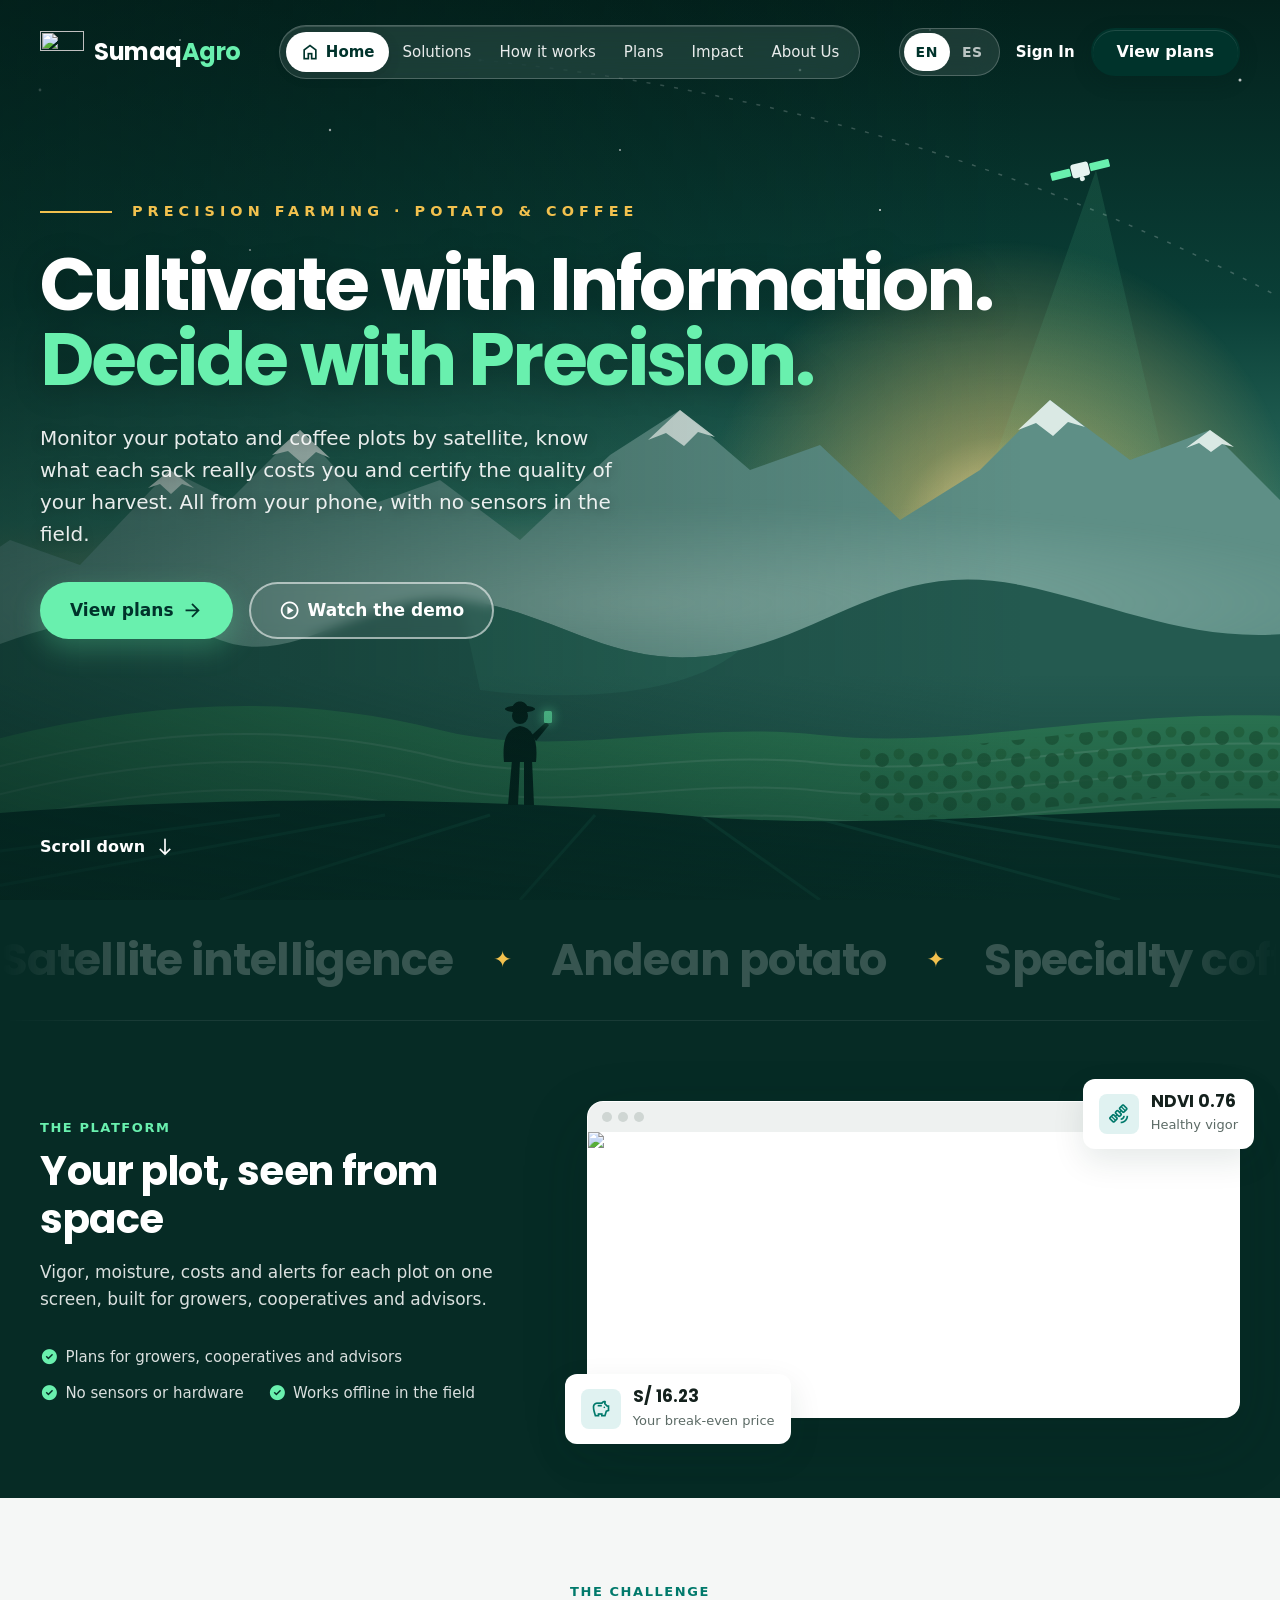
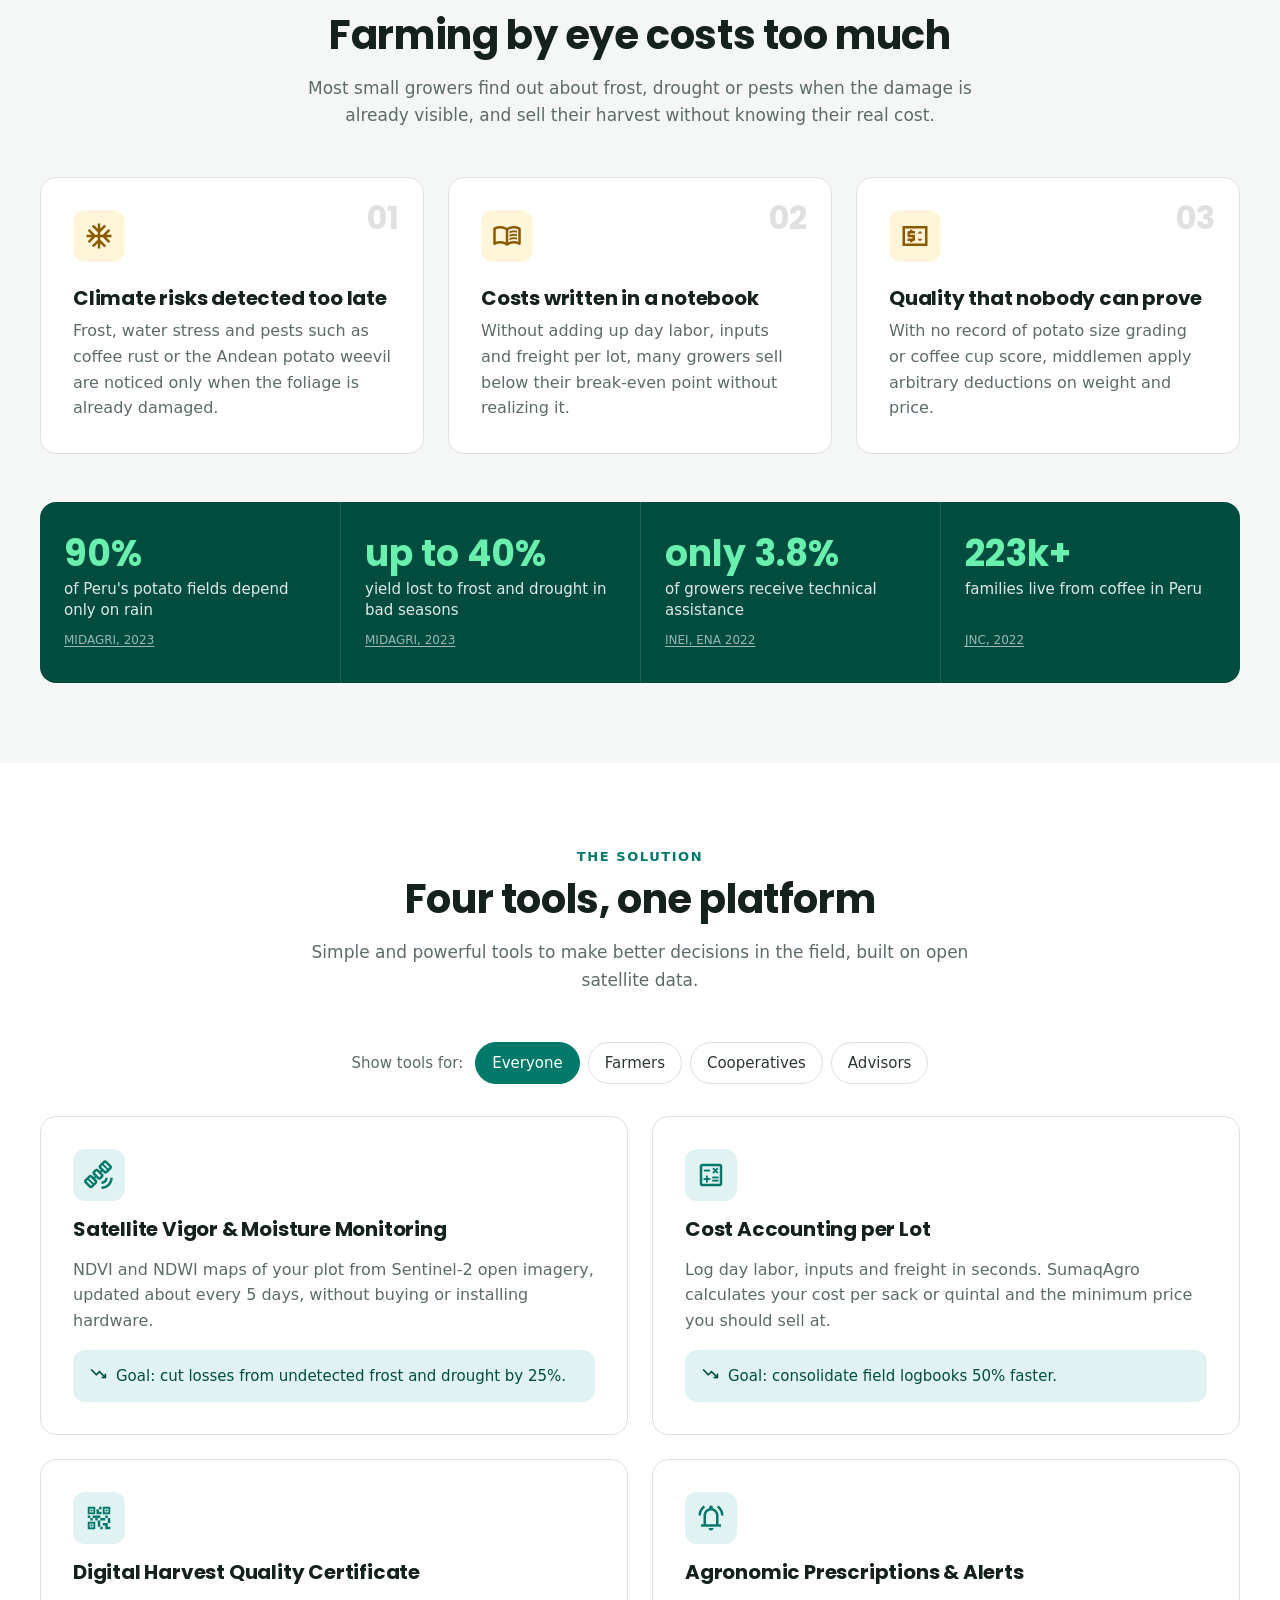
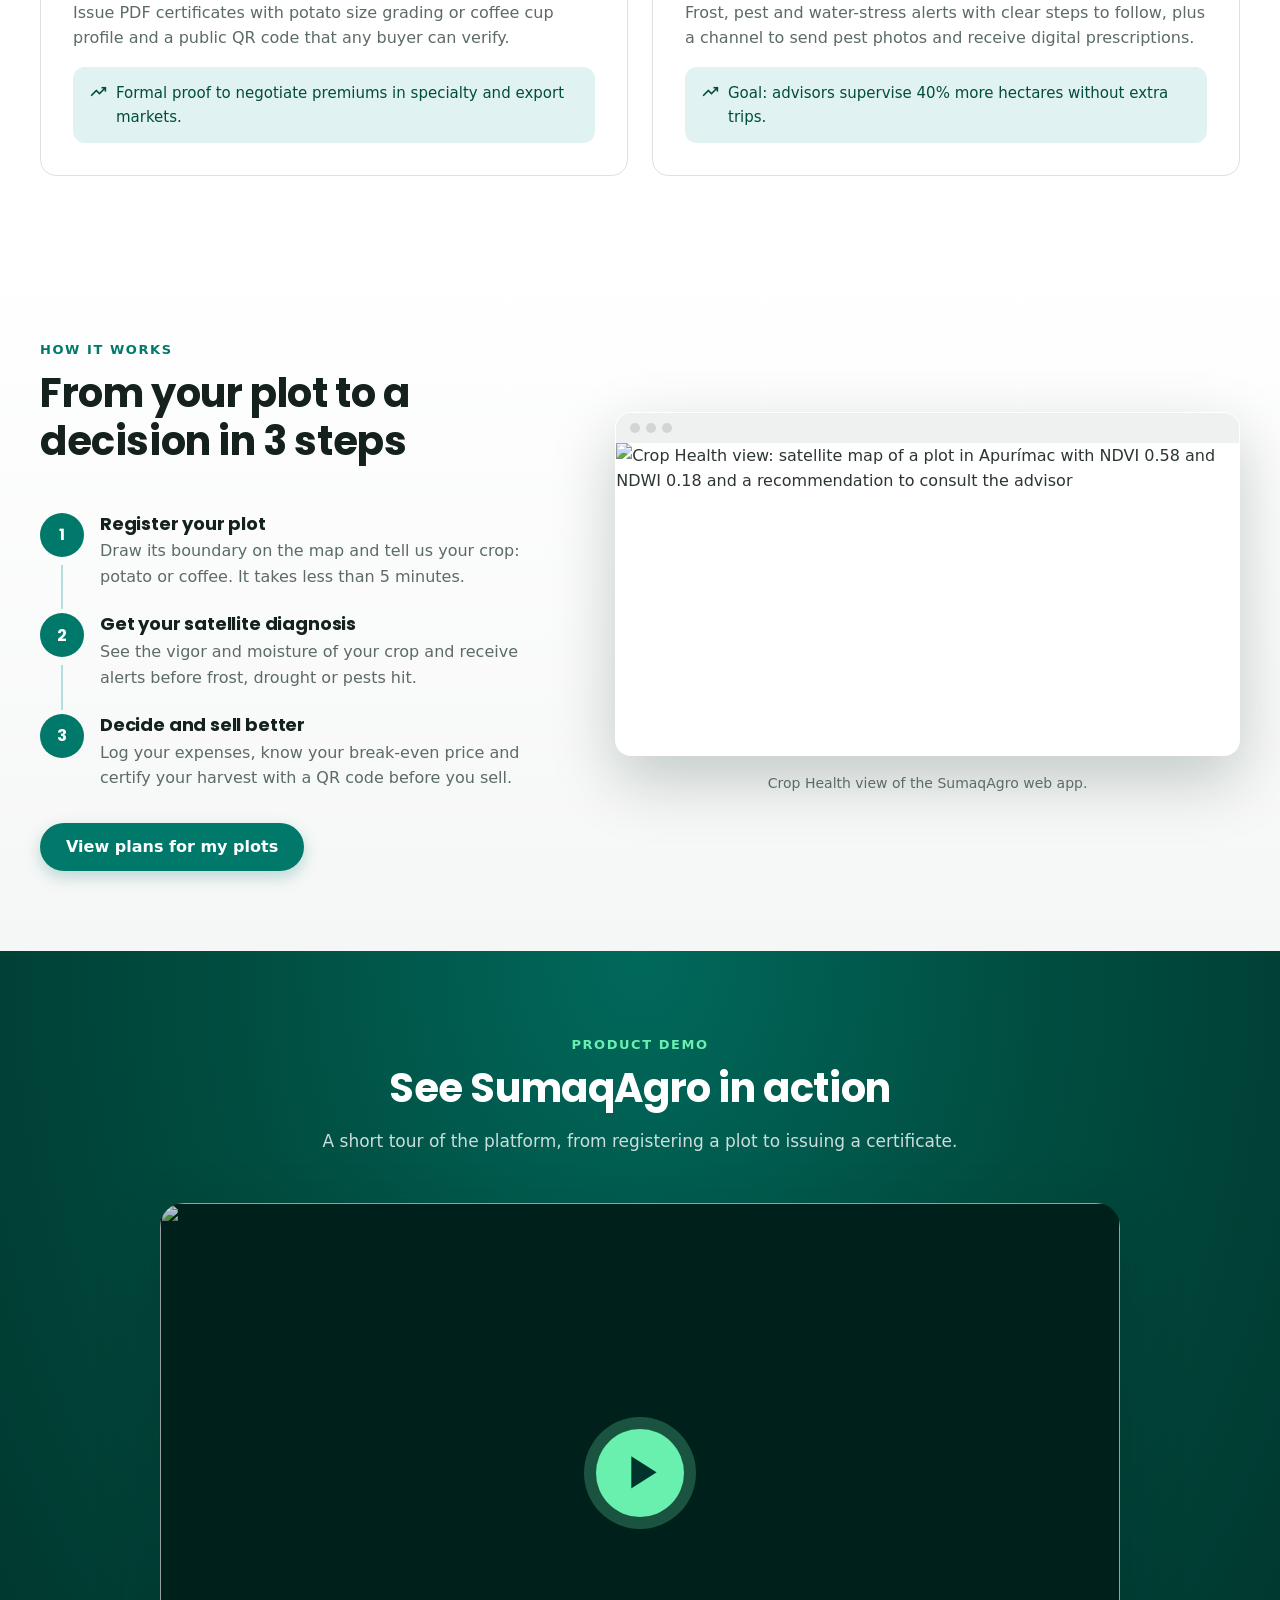
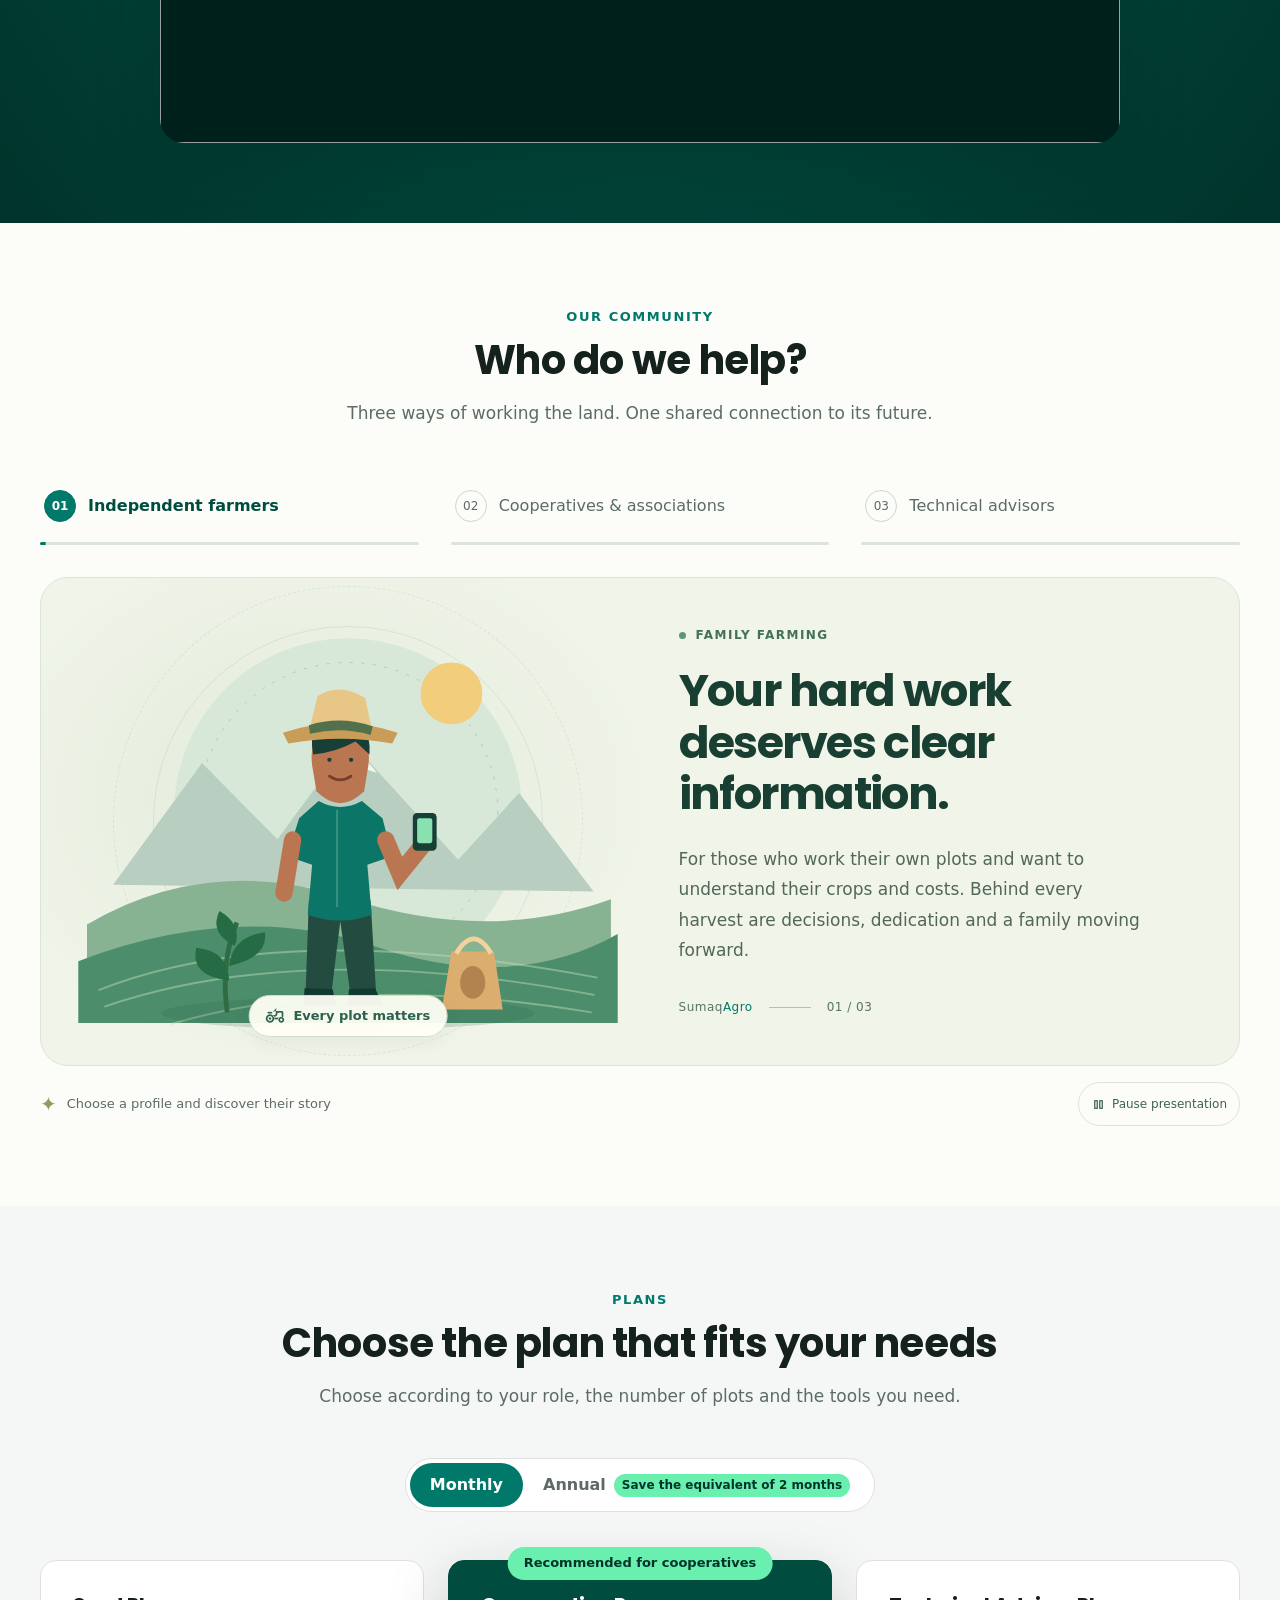
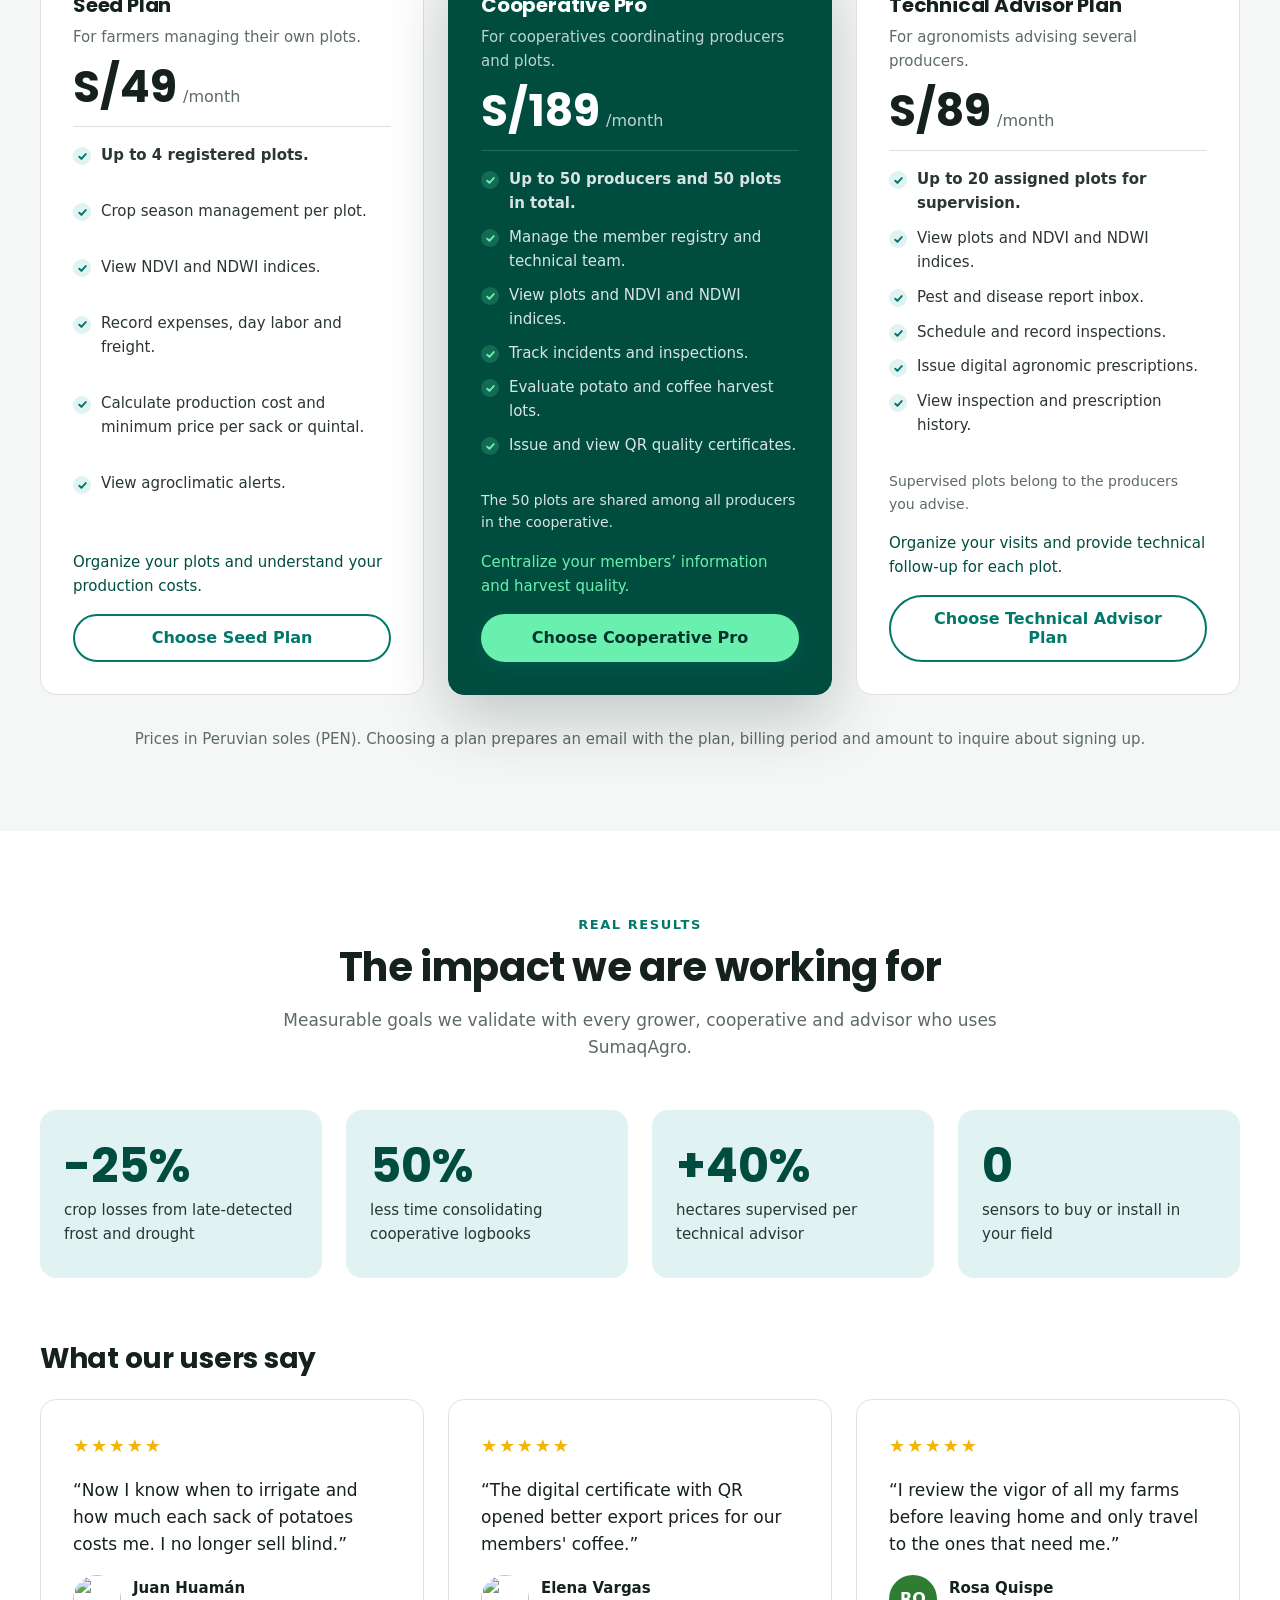
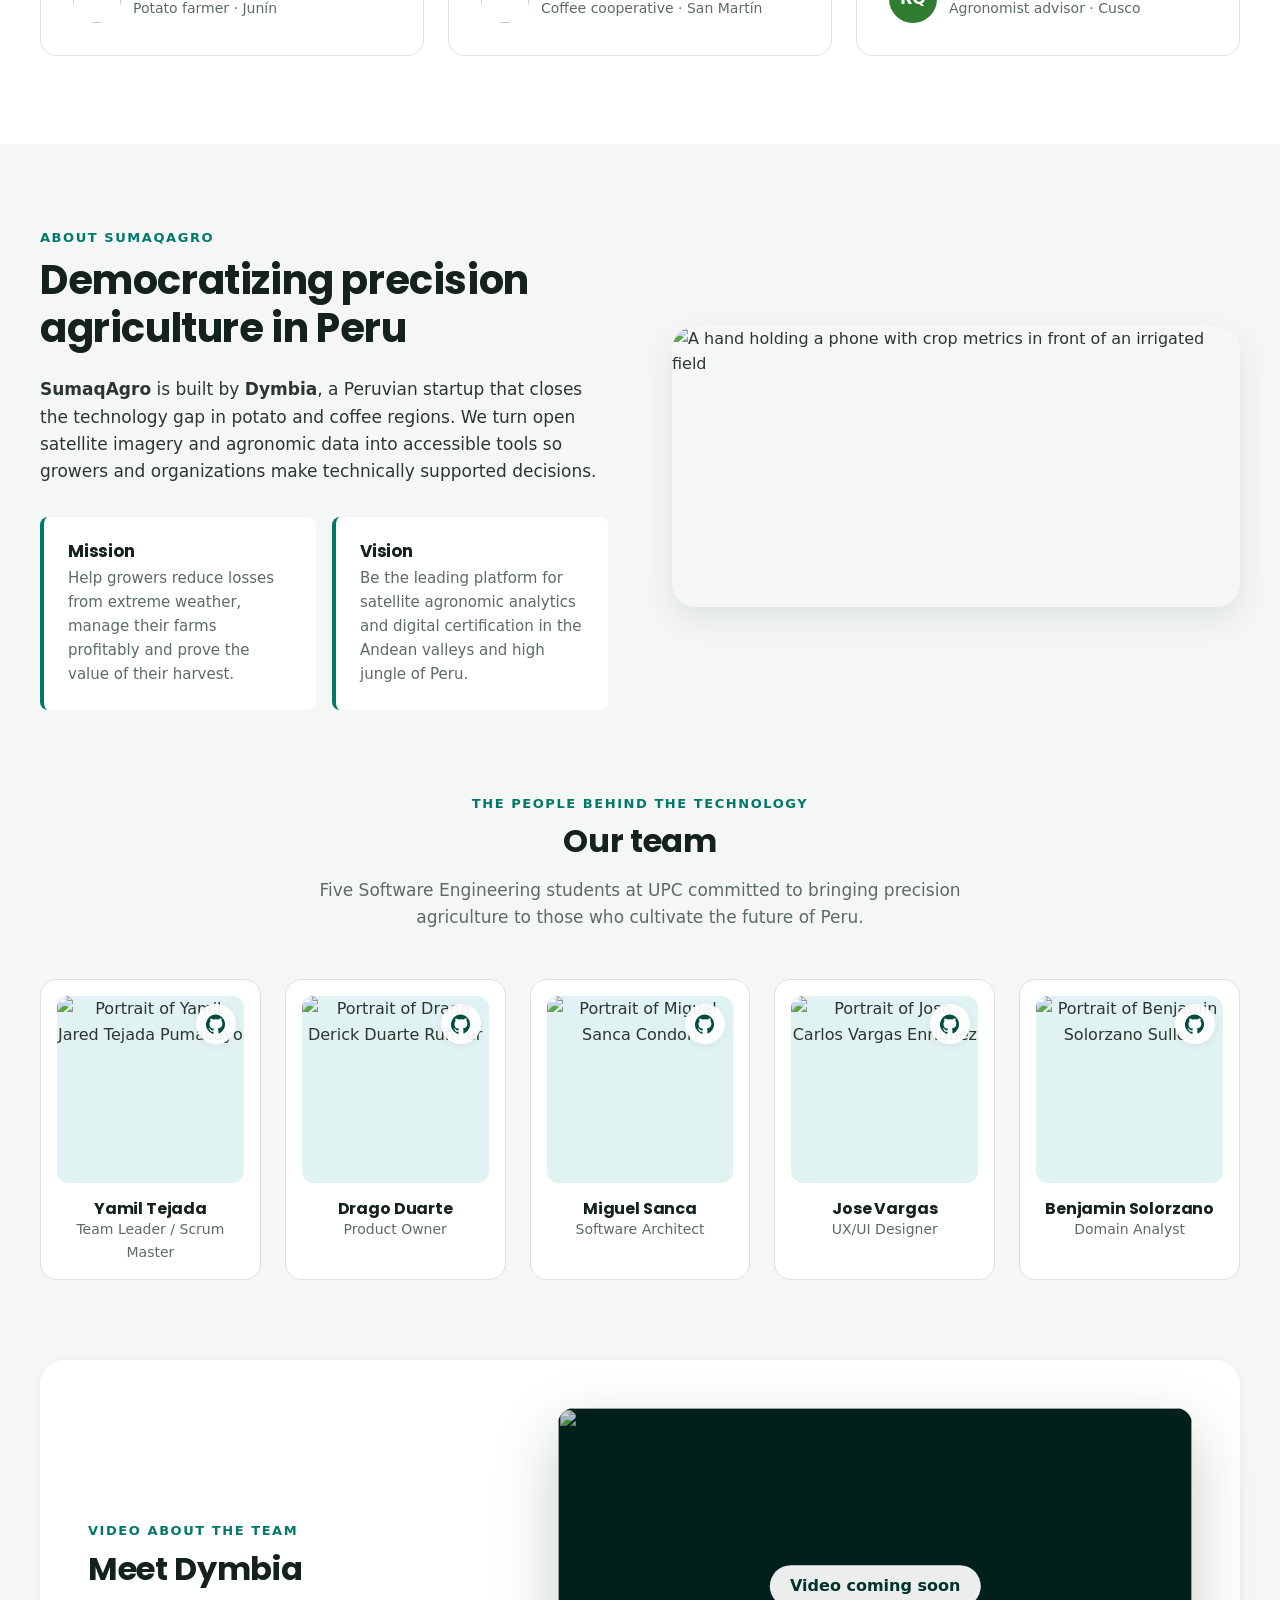
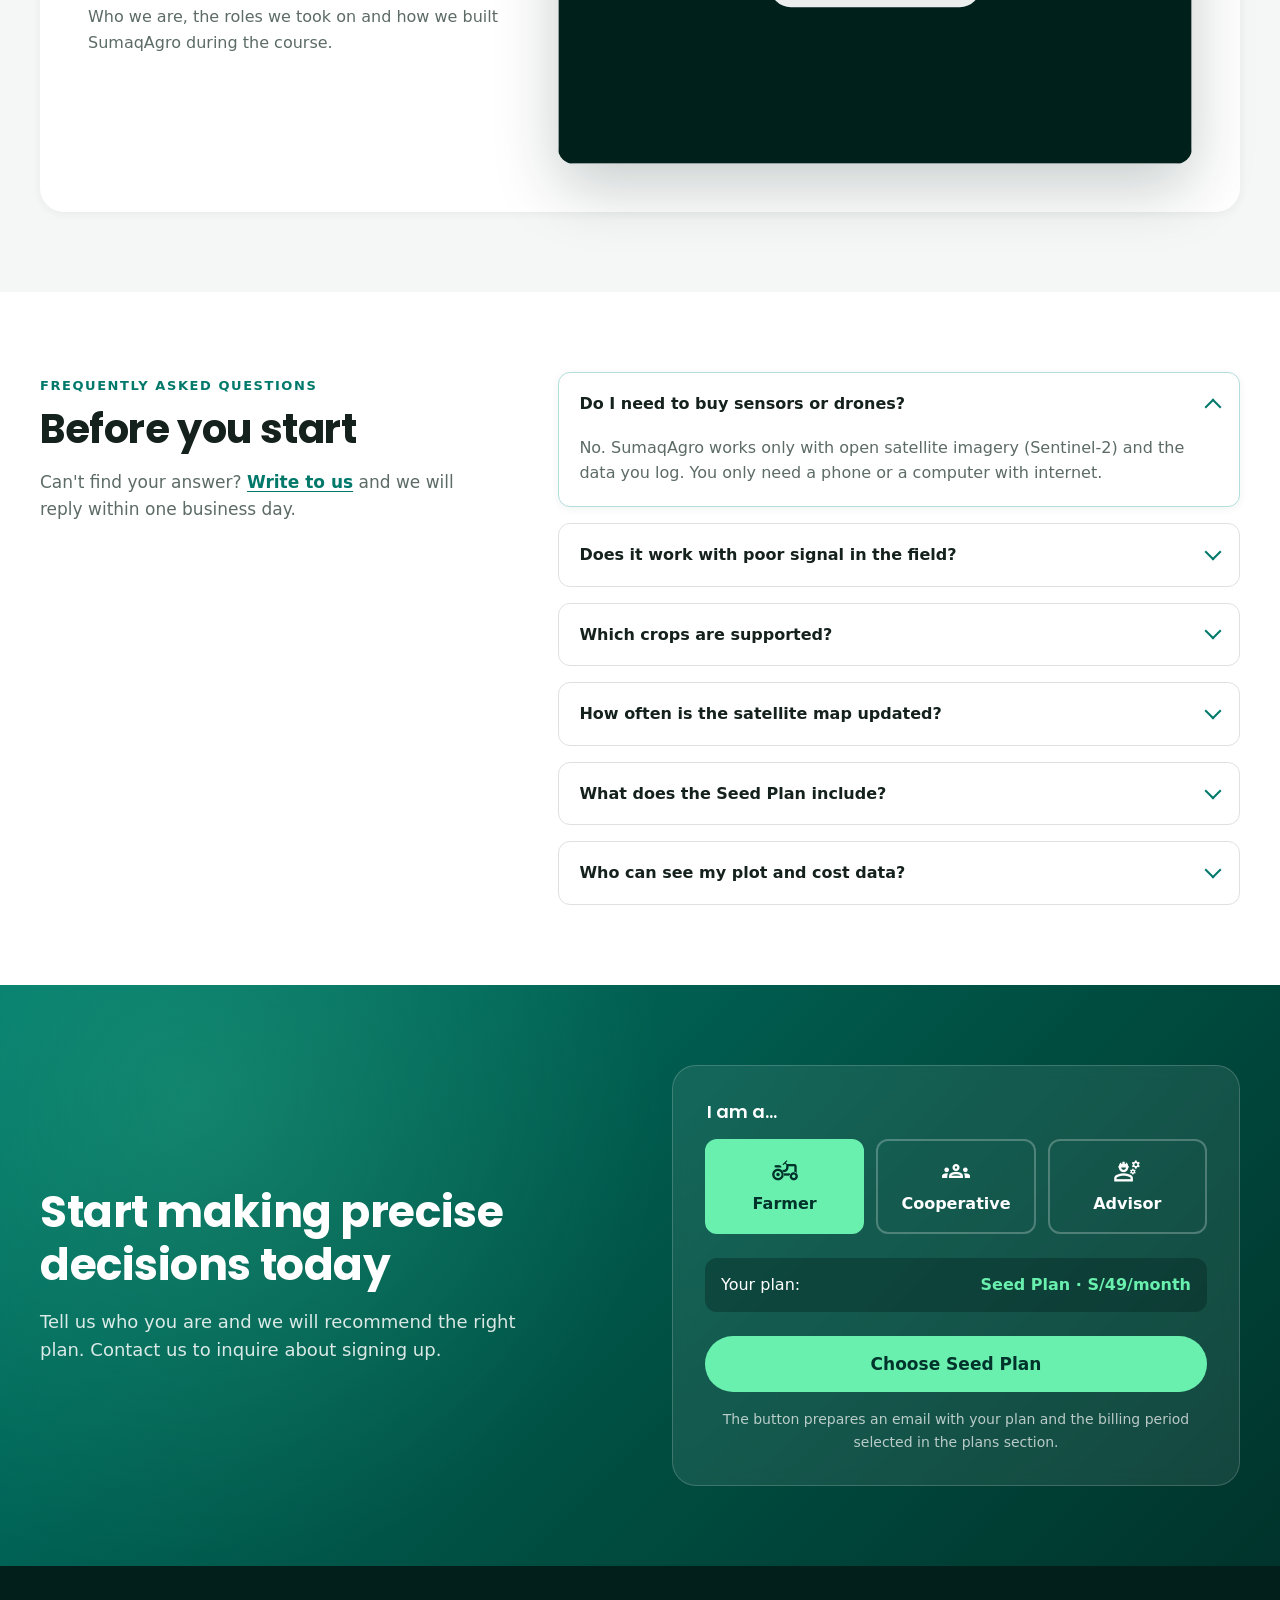
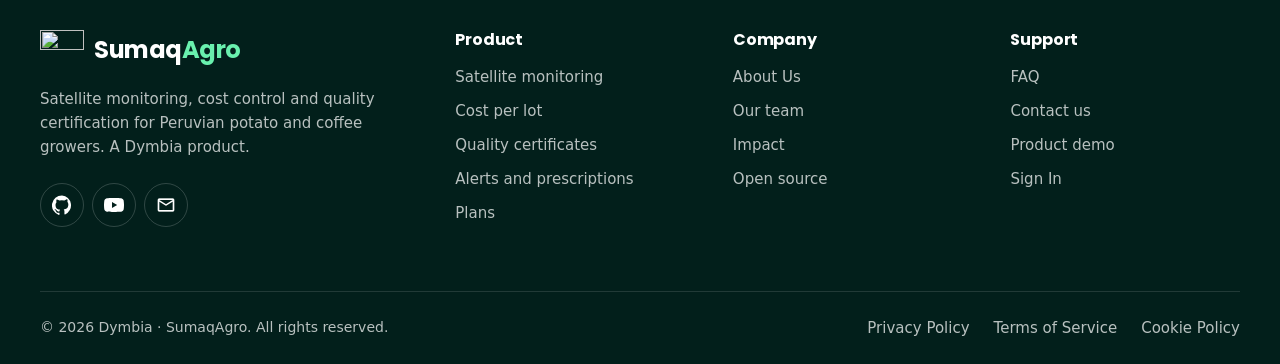
==== commit 1bbc4a0d: "refactor(assets): extract inline SVGs into dedicated files" ====
--- a/public/index.html
+++ b/public/index.html
@@ -62,98 +62,21 @@
         <section class="hero" id="hero" aria-labelledby="hero-title">
             <div class="hero__scene" aria-hidden="true">
                 <!-- Sky: stars, sunrise, satellite scanning the fields -->
-                <svg class="hero__layer" data-depth="0.55" viewBox="0 0 1440 900" preserveAspectRatio="xMidYMax slice">
-                    <defs>
-                        <radialGradient id="sun-glow">
-                            <stop offset="0" stop-color="#FFE7A8" stop-opacity=".95" />
-                            <stop offset=".35" stop-color="#F6C86B" stop-opacity=".45" />
-                            <stop offset="1" stop-color="#F6C86B" stop-opacity="0" />
-                        </radialGradient>
-                        <linearGradient id="scan-beam" x1="0" y1="0" x2="0" y2="1">
-                            <stop offset="0" stop-color="#69F0AE" stop-opacity=".45" />
-                            <stop offset="1" stop-color="#69F0AE" stop-opacity="0" />
-                        </linearGradient>
-                    </defs>
-                    <g fill="#fff" class="hero__stars">
-                        <circle cx="120" cy="90" r="1.4" /><circle cx="260" cy="40" r="1" /><circle cx="410" cy="130" r="1.2" />
-                        <circle cx="560" cy="60" r="1.6" /><circle cx="700" cy="150" r="1" /><circle cx="880" cy="70" r="1.3" />
-                        <circle cx="1010" cy="30" r="1" /><circle cx="1320" cy="80" r="1.5" /><circle cx="1400" cy="190" r="1" />
-                        <circle cx="60" cy="230" r="1" /><circle cx="330" cy="250" r="1.1" /><circle cx="960" cy="210" r="1" />
-                    </g>
-                    <circle cx="1080" cy="540" r="300" fill="url(#sun-glow)" />
-                    <circle cx="1080" cy="540" r="62" fill="#FFE3A0" />
-                    <path d="M560 60 Q 1060 110 1470 360" fill="none" stroke="#fff" stroke-opacity=".22" stroke-width="1.5" stroke-dasharray="4 10" />
-                    <polygon class="hero__beam" points="1176,170 990,700 1300,700" fill="url(#scan-beam)" />
-                    <g class="hero__satellite" transform="translate(1176 162) rotate(-18)">
-                        <rect x="-30" y="-4" width="20" height="8" rx="1" fill="#69F0AE" />
-                        <rect x="10" y="-4" width="20" height="8" rx="1" fill="#69F0AE" />
-                        <rect x="-9" y="-7" width="18" height="14" rx="3" fill="#E6F4F1" />
-                        <circle cx="0" cy="9" r="2.5" fill="#E6F4F1" />
-                    </g>
-                </svg>
+                <img class="hero__layer" data-depth="0.55" src="assets/images/svg/hero-sky.svg" alt="" width="1440" height="900">
 
                 <!-- Far snow-capped Andes -->
-                <svg class="hero__layer" data-depth="0.35" viewBox="0 0 1440 900" preserveAspectRatio="xMidYMax slice">
-                    <path fill="#5E8F86" d="M0 600 L90 540 L160 565 L250 470 L310 500 L380 430 L450 505 L520 480 L600 540 L690 455 L760 410 L830 470 L900 445 L980 520 L1060 470 L1130 400 L1210 460 L1290 430 L1360 500 L1440 470 L1440 900 L0 900 Z" />
-                    <g fill="#E8F3EF" opacity=".9">
-                        <path d="M228 488 L250 470 L274 488 L262 484 L251 494 L240 484 Z" />
-                        <path d="M352 455 L380 430 L410 458 L396 452 L383 464 L368 451 Z" />
-                        <path d="M728 440 L760 410 L795 437 L778 432 L764 446 L746 433 Z" />
-                        <path d="M1098 430 L1130 400 L1165 427 L1148 422 L1133 436 L1116 423 Z" />
-                        <path d="M1266 448 L1290 430 L1314 447 L1302 444 L1291 452 L1279 443 Z" />
-                    </g>
-                </svg>
+                <img class="hero__layer" data-depth="0.35" src="assets/images/svg/hero-andes.svg" alt="" width="1440" height="900">
 
                 <div class="hero__mist" data-depth="0.25"></div>
 
                 <!-- Mid mountains -->
-                <svg class="hero__layer" data-depth="0.18" viewBox="0 0 1440 900" preserveAspectRatio="xMidYMax slice">
-                    <path fill="#245A50" d="M0 680 C120 620 200 600 300 640 C380 670 440 590 540 600 C640 610 700 680 820 650 C920 625 980 560 1100 585 C1220 610 1300 660 1440 620 L1440 900 L0 900 Z" />
-                    <path fill="#2C6A5C" opacity=".7" d="M540 600 C640 610 700 680 820 650 C760 700 640 700 560 690 Z" />
-                </svg>
+                <img class="hero__layer" data-depth="0.18" src="assets/images/svg/hero-mountains.svg" alt="" width="1440" height="900">
 
                 <!-- Andean terraces with coffee shrubs -->
-                <svg class="hero__layer" data-depth="0.08" viewBox="0 0 1440 900" preserveAspectRatio="xMidYMax slice">
-                    <defs>
-                        <pattern id="shrubs" width="34" height="22" patternUnits="userSpaceOnUse">
-                            <circle cx="10" cy="12" r="7" fill="#1F5A3A" />
-                            <circle cx="27" cy="6" r="5.5" fill="#24663F" />
-                        </pattern>
-                    </defs>
-                    <path fill="#2E7A55" d="M0 760 C200 700 360 690 520 730 C640 760 760 720 900 735 C1060 752 1200 700 1440 720 L1440 900 L0 900 Z" />
-                    <g fill="none" stroke="#fff" stroke-opacity=".12" stroke-width="2">
-                        <path d="M0 788 C200 728 360 718 520 758 C640 788 760 748 900 763 C1060 780 1200 728 1440 748" />
-                        <path d="M0 816 C200 756 360 746 520 786 C640 816 760 776 900 791 C1060 808 1200 756 1440 776" />
-                        <path d="M0 844 C200 784 360 774 520 814 C640 844 760 804 900 819 C1060 836 1200 784 1440 804" />
-                    </g>
-                    <path fill="url(#shrubs)" opacity=".85" d="M940 745 C1060 760 1200 708 1440 728 L1440 800 C1200 780 1060 830 940 815 Z" />
-                </svg>
+                <img class="hero__layer" data-depth="0.08" src="assets/images/svg/hero-terraces.svg" alt="" width="1440" height="900">
 
                 <!-- Foreground field with crop rows and a farmer checking the app -->
-                <svg class="hero__layer" data-depth="0" viewBox="0 0 1440 900" preserveAspectRatio="xMidYMax slice">
-                    <defs>
-                        <clipPath id="field-clip">
-                            <path d="M0 820 C300 790 600 800 760 815 C980 835 1200 800 1440 810 L1440 900 L0 900 Z" />
-                        </clipPath>
-                    </defs>
-                    <path fill="#062B25" d="M0 820 C300 790 600 800 760 815 C980 835 1200 800 1440 810 L1440 900 L0 900 Z" />
-                    <g clip-path="url(#field-clip)" stroke="#0E4237" stroke-width="3">
-                        <line x1="-300" y1="900" x2="360" y2="815" /><line x1="0" y1="900" x2="465" y2="815" />
-                        <line x1="300" y1="900" x2="570" y2="815" /><line x1="600" y1="900" x2="675" y2="815" />
-                        <line x1="900" y1="900" x2="780" y2="815" /><line x1="1200" y1="900" x2="885" y2="815" />
-                        <line x1="1500" y1="900" x2="990" y2="815" /><line x1="1800" y1="900" x2="1095" y2="815" />
-                    </g>
-                    <g fill="#031D19" transform="translate(216 0)">
-                        <path d="M372 805 L376 760 L384 760 L382 805 Z" />
-                        <path d="M388 805 L388 760 L396 760 L398 805 Z" />
-                        <path d="M368 762 C366 742 370 728 384 726 C398 728 402 742 400 762 Z" />
-                        <circle cx="384" cy="716" r="8" />
-                        <ellipse cx="384" cy="709" rx="15" ry="3.5" />
-                        <path d="M376 709 C377 699 391 699 392 709 Z" />
-                        <path d="M396 735 L410 722 L413 725 L400 741 Z" />
-                        <rect class="hero__phone" x="408" y="711" width="8" height="12" rx="1.5" fill="#69F0AE" />
-                    </g>
-                </svg>
+                <img class="hero__layer" data-depth="0" src="assets/images/svg/hero-foreground.svg" alt="" width="1440" height="900">
             </div>
             <div class="hero__shade" aria-hidden="true"></div>
 
@@ -419,7 +342,7 @@
                             <div class="audience-panel__scene" aria-hidden="true">
                                 <div class="community-orbit community-orbit--one"></div>
                                 <div class="community-orbit community-orbit--two"></div>
-                                <svg class="community-art" viewBox="0 0 600 480" aria-hidden="true" focusable="false"><circle cx="300" cy="231" r="180" fill="#D8E8D8"/><circle cx="300" cy="231" r="155" fill="none" stroke="#AAC7B6" stroke-dasharray="3 9"/><circle class="community-sun" cx="407" cy="108" r="32" fill="#F1CD7C"/><path d="M57 306L149 180 227 259 302 157 414 280 477 211 554 313Z" fill="#B8CEC0"/><path d="M277 192L302 157 330 190 308 183 299 193 290 185Z" fill="#F5F7E9"/><path d="M30 347Q156 273 300 320T572 321L572 434H30Z" fill="#87B393"/><path d="M21 385Q187 322 329 370T579 357L579 449H21Z" fill="#4C8E6B"/><g fill="none" stroke="#C6E0B9" stroke-width="2" opacity=".45"><path d="M42 415Q230 340 558 402"/><path d="M48 432Q252 362 555 420"/><path d="M117 450Q302 396 552 438"/></g><ellipse cx="300" cy="439" rx="193" ry="17" fill="#255F48" opacity=".18"/><g class="community-person" style="--person-delay:-0.8s"><g transform="translate(292 282) scale(1.12 1.12)"><path d="M-29 36L-32 120-8 120 0 55 9 120 33 120 28 36Z" fill="#234B40"/><path d="M-33 117L-34 133-4 133-7 118M8 118L7 133 40 133 32 117" fill="#123A31"/><path d="M-20-56Q0-45 20-56L39-40 48-5 25 3 29 49Q0 60-30 49L-26 3-49-5-38-40Z" fill="#0B7667"/><path d="M-3-48V42" stroke="#FFFFFF" stroke-opacity=".18" stroke-width="2"/><g class="community-head"><path d="M-26-89Q-30-126 0-129Q30-126 26-89L22-65Q0-43-22-65Z" fill="#B97650"/><path d="M-25-99Q-32-136 0-137Q29-133 27-99L14-111Q-4-101-25-99" fill="#173F36"/><path d="M-10-79Q0-72 10-79" fill="none" stroke="#743F2C" stroke-width="2.5" stroke-linecap="round"/><circle cx="-10" cy="-94" r="2" fill="#173F36"/><circle cx="10" cy="-94" r="2" fill="#173F36"/><path d="M-53-119Q0-137 53-119L48-109Q0-118-48-109Z" fill="#C99C58"/><path d="M-28-124L-21-153Q0-166 23-151L29-123Z" fill="#E8C686"/><path d="M-29-126Q0-135 30-125L28-117Q0-125-28-118Z" fill="#53704C"/></g><path d="M-44-20L-52 29" stroke="#B97650" stroke-width="16" stroke-linecap="round"/><path d="M42-20L55 11 76-15" stroke="#B97650" stroke-width="16" fill="none" stroke-linecap="round"/><g class="community-device"><rect x="67" y="-45" width="22" height="35" rx="4" fill="#163F36"/><rect x="71" y="-40" width="14" height="23" rx="2" fill="#8AE1B0"/></g></g></g><path d="M175 438Q168 385 185 345" stroke="#2F6C43" stroke-width="5" fill="none"/><g class="community-leaves" fill="#256B43"><path d="M177 405Q136 400 143 371Q176 374 177 405"/><path d="M177 390Q218 381 214 355Q180 360 177 390"/><path d="M183 369Q156 356 167 333Q191 347 183 369"/></g><path d="M397 435L407 375 451 375 460 435Z" fill="#DBAE70"/><path d="M412 377Q430 347 448 377" stroke="#F3D29C" stroke-width="5" fill="none"/><ellipse cx="429" cy="407" rx="13" ry="17" fill="#B1844F"/></svg>
+                                <object class="community-art" data="assets/images/svg/community-farmer.svg" type="image/svg+xml" aria-hidden="true" tabindex="-1" width="600" height="480"></object>
                                 <span class="community-stamp"><span class="material-symbols-outlined">agriculture</span><span data-i18n="audience_scene1">Every plot matters</span></span>
                             </div>
                             <div class="audience-panel__copy">
@@ -433,7 +356,7 @@
                             <div class="audience-panel__scene" aria-hidden="true">
                                 <div class="community-orbit community-orbit--one"></div>
                                 <div class="community-orbit community-orbit--two"></div>
-                                <svg class="community-art" viewBox="0 0 600 480" aria-hidden="true" focusable="false"><circle cx="300" cy="231" r="180" fill="#D8E8D8"/><circle cx="300" cy="231" r="155" fill="none" stroke="#AAC7B6" stroke-dasharray="3 9"/><circle class="community-sun" cx="407" cy="108" r="32" fill="#F1CD7C"/><path d="M57 306L149 180 227 259 302 157 414 280 477 211 554 313Z" fill="#B8CEC0"/><path d="M277 192L302 157 330 190 308 183 299 193 290 185Z" fill="#F5F7E9"/><path d="M30 347Q156 273 300 320T572 321L572 434H30Z" fill="#87B393"/><path d="M21 385Q187 322 329 370T579 357L579 449H21Z" fill="#4C8E6B"/><g fill="none" stroke="#C6E0B9" stroke-width="2" opacity=".45"><path d="M42 415Q230 340 558 402"/><path d="M48 432Q252 362 555 420"/><path d="M117 450Q302 396 552 438"/></g><ellipse cx="300" cy="439" rx="193" ry="17" fill="#255F48" opacity=".18"/><g class="community-person" style="--person-delay:-0.8s"><g transform="translate(205 299) scale(0.87 0.87)"><path d="M-29 36L-32 120-8 120 0 55 9 120 33 120 28 36Z" fill="#234B40"/><path d="M-33 117L-34 133-4 133-7 118M8 118L7 133 40 133 32 117" fill="#123A31"/><path d="M-20-56Q0-45 20-56L39-40 48-5 25 3 29 49Q0 60-30 49L-26 3-49-5-38-40Z" fill="#D8B575"/><path d="M-3-48V42" stroke="#FFFFFF" stroke-opacity=".18" stroke-width="2"/><g class="community-head"><path d="M-26-89Q-30-126 0-129Q30-126 26-89L22-65Q0-43-22-65Z" fill="#B97650"/><path d="M-25-99Q-32-136 0-137Q29-133 27-99L14-111Q-4-101-25-99" fill="#173F36"/><path d="M-10-79Q0-72 10-79" fill="none" stroke="#743F2C" stroke-width="2.5" stroke-linecap="round"/><circle cx="-10" cy="-94" r="2" fill="#173F36"/><circle cx="10" cy="-94" r="2" fill="#173F36"/><path d="M-53-119Q0-137 53-119L48-109Q0-118-48-109Z" fill="#C99C58"/><path d="M-28-124L-21-153Q0-166 23-151L29-123Z" fill="#E8C686"/><path d="M-29-126Q0-135 30-125L28-117Q0-125-28-118Z" fill="#53704C"/></g><path d="M-44-20L-52 29" stroke="#B97650" stroke-width="16" stroke-linecap="round"/><path d="M42-20L55 11 76-15" stroke="#B97650" stroke-width="16" fill="none" stroke-linecap="round"/><g class="community-device"><rect x="67" y="-45" width="22" height="35" rx="4" fill="#163F36"/><rect x="71" y="-40" width="14" height="23" rx="2" fill="#8AE1B0"/></g></g></g><g class="community-person" style="--person-delay:-1.6s"><g transform="translate(365 287) scale(1.02 1.02)"><path d="M-29 36L-32 120-8 120 0 55 9 120 33 120 28 36Z" fill="#234B40"/><path d="M-33 117L-34 133-4 133-7 118M8 118L7 133 40 133 32 117" fill="#123A31"/><path d="M-20-56Q0-45 20-56L39-40 48-5 25 3 29 49Q0 60-30 49L-26 3-49-5-38-40Z" fill="#176F5D"/><path d="M-3-48V42" stroke="#FFFFFF" stroke-opacity=".18" stroke-width="2"/><g class="community-head"><path d="M-26-89Q-30-126 0-129Q30-126 26-89L22-65Q0-43-22-65Z" fill="#CB936D"/><path d="M-25-99Q-32-136 0-137Q29-133 27-99L14-111Q-4-101-25-99" fill="#173F36"/><path d="M-10-79Q0-72 10-79" fill="none" stroke="#743F2C" stroke-width="2.5" stroke-linecap="round"/><circle cx="-10" cy="-94" r="2" fill="#173F36"/><circle cx="10" cy="-94" r="2" fill="#173F36"/></g><path class="community-arm" d="M-42-13Q-49 8-45 29" fill="none" stroke="#CB936D" stroke-width="15" stroke-linecap="round"/><path class="community-arm" d="M42-13Q58 9 48 22L32 24" fill="none" stroke="#CB936D" stroke-width="14" stroke-linecap="round" stroke-linejoin="round"/><g class="community-device"><rect x="8" y="-36" width="44" height="57" rx="6" fill="#153F35"/><rect x="13" y="-30" width="34" height="44" rx="3" fill="#B7DFCB"/><path d="M18 3L26-8 33-3 42-18" stroke="#16806A" stroke-width="3" fill="none"/><path d="M43 20L32 23" stroke="#CB936D" stroke-width="11" stroke-linecap="round"/></g></g></g><path d="M267 433L272 390H320L326 433Z" fill="#C8965D"/><path d="M278 390Q296 365 314 390" stroke="#F0CE9A" stroke-width="5" fill="none"/><g fill="#6E5836"><ellipse cx="283" cy="404" rx="5" ry="8"/><ellipse cx="302" cy="410" rx="5" ry="8"/></g><g class="community-leaves"><path d="M471 432Q465 372 487 329" fill="none" stroke="#245E3B" stroke-width="5"/><g fill="#286B42"><ellipse cx="464" cy="376" rx="22" ry="9" transform="rotate(32 464 376)"/><ellipse cx="491" cy="358" rx="23" ry="9" transform="rotate(-28 491 358)"/></g><g fill="#B55E45"><circle cx="477" cy="374" r="5"/><circle cx="484" cy="381" r="5"/><circle cx="479" cy="389" r="5"/></g></g></svg>
+                                <object class="community-art" data="assets/images/svg/community-cooperative.svg" type="image/svg+xml" aria-hidden="true" tabindex="-1" width="600" height="480"></object>
                                 <span class="community-stamp"><span class="material-symbols-outlined">diversity_3</span><span data-i18n="audience_scene2">Growing a community together</span></span>
                             </div>
                             <div class="audience-panel__copy">
@@ -447,7 +370,7 @@
                             <div class="audience-panel__scene" aria-hidden="true">
                                 <div class="community-orbit community-orbit--one"></div>
                                 <div class="community-orbit community-orbit--two"></div>
-                                <svg class="community-art" viewBox="0 0 600 480" aria-hidden="true" focusable="false"><circle cx="300" cy="231" r="180" fill="#D8E8D8"/><circle cx="300" cy="231" r="155" fill="none" stroke="#AAC7B6" stroke-dasharray="3 9"/><circle class="community-sun" cx="407" cy="108" r="32" fill="#F1CD7C"/><path d="M57 306L149 180 227 259 302 157 414 280 477 211 554 313Z" fill="#B8CEC0"/><path d="M277 192L302 157 330 190 308 183 299 193 290 185Z" fill="#F5F7E9"/><path d="M30 347Q156 273 300 320T572 321L572 434H30Z" fill="#87B393"/><path d="M21 385Q187 322 329 370T579 357L579 449H21Z" fill="#4C8E6B"/><g fill="none" stroke="#C6E0B9" stroke-width="2" opacity=".45"><path d="M42 415Q230 340 558 402"/><path d="M48 432Q252 362 555 420"/><path d="M117 450Q302 396 552 438"/></g><ellipse cx="300" cy="439" rx="193" ry="17" fill="#255F48" opacity=".18"/><g class="community-person" style="--person-delay:-1.6s"><g transform="translate(290 284) scale(1.1 1.1)"><path d="M-29 36L-32 120-8 120 0 55 9 120 33 120 28 36Z" fill="#234B40"/><path d="M-33 117L-34 133-4 133-7 118M8 118L7 133 40 133 32 117" fill="#123A31"/><path d="M-20-56Q0-45 20-56L39-40 48-5 25 3 29 49Q0 60-30 49L-26 3-49-5-38-40Z" fill="#E9CA89"/><path d="M-3-48V42" stroke="#FFFFFF" stroke-opacity=".18" stroke-width="2"/><g class="community-head"><path d="M-26-89Q-30-126 0-129Q30-126 26-89L22-65Q0-43-22-65Z" fill="#BF825F"/><path d="M-25-99Q-32-136 0-137Q29-133 27-99L14-111Q-4-101-25-99" fill="#173F36"/><path d="M-10-79Q0-72 10-79" fill="none" stroke="#743F2C" stroke-width="2.5" stroke-linecap="round"/><circle cx="-10" cy="-94" r="2" fill="#173F36"/><circle cx="10" cy="-94" r="2" fill="#173F36"/></g><path class="community-arm" d="M-42-13Q-49 8-45 29" fill="none" stroke="#BF825F" stroke-width="15" stroke-linecap="round"/><path class="community-arm" d="M42-13Q58 9 48 22L32 24" fill="none" stroke="#BF825F" stroke-width="14" stroke-linecap="round" stroke-linejoin="round"/><g class="community-device"><rect x="8" y="-36" width="44" height="57" rx="6" fill="#153F35"/><rect x="13" y="-30" width="34" height="44" rx="3" fill="#B7DFCB"/><path d="M18 3L26-8 33-3 42-18" stroke="#16806A" stroke-width="3" fill="none"/><path d="M43 20L32 23" stroke="#BF825F" stroke-width="11" stroke-linecap="round"/></g></g></g><g class="community-leaves" stroke="#386D47" stroke-width="4" fill="#60965E"><path d="M423 434V338"/><path d="M423 401Q385 392 392 368Q419 371 423 401"/><path d="M423 384Q457 370 452 348Q424 353 423 384"/><path d="M423 360Q405 345 421 323Q438 341 423 360"/></g></svg>
+                                <object class="community-art" data="assets/images/svg/community-advisor.svg" type="image/svg+xml" aria-hidden="true" tabindex="-1" width="600" height="480"></object>
                                 <span class="community-stamp"><span class="material-symbols-outlined">eco</span><span data-i18n="audience_scene3">Knowledge by your side</span></span>
                             </div>
                             <div class="audience-panel__copy">
@@ -662,7 +585,7 @@
                             <h4>Yamil Tejada</h4>
                             <p data-i18n="team_role2">Team Leader / Scrum Master</p>
                             <a class="team-card__link" href="https://github.com/dymbia-opensource" target="_blank" rel="noopener" aria-label="Yamil Tejada on GitHub (opens in a new tab)">
-                                <svg viewBox="0 0 24 24" aria-hidden="true"><path d="M12 .5a12 12 0 0 0-3.8 23.4c.6.1.8-.3.8-.6v-2c-3.3.7-4-1.6-4-1.6-.6-1.4-1.4-1.8-1.4-1.8-1-.7.1-.7.1-.7 1.2.1 1.8 1.2 1.8 1.2 1 1.8 2.8 1.3 3.5 1 .1-.8.4-1.3.7-1.6-2.7-.3-5.5-1.3-5.5-6 0-1.3.5-2.4 1.2-3.2-.1-.3-.5-1.5.1-3.2 0 0 1-.3 3.3 1.2a11.5 11.5 0 0 1 6 0C17.3 4.7 18.3 5 18.3 5c.7 1.7.2 2.9.1 3.2.8.8 1.2 1.9 1.2 3.2 0 4.6-2.8 5.6-5.5 5.9.4.4.8 1.1.8 2.2v3.3c0 .3.2.7.8.6A12 12 0 0 0 12 .5Z"/></svg>
+                                <span class="github-icon" aria-hidden="true"></span>
                             </a>
                         </li>
                         <li class="team-card reveal">
@@ -670,7 +593,7 @@
                             <h4>Drago Duarte</h4>
                             <p data-i18n="team_role5">Product Owner</p>
                             <a class="team-card__link" href="https://github.com/dymbia-opensource" target="_blank" rel="noopener" aria-label="Drago Duarte on GitHub (opens in a new tab)">
-                                <svg viewBox="0 0 24 24" aria-hidden="true"><path d="M12 .5a12 12 0 0 0-3.8 23.4c.6.1.8-.3.8-.6v-2c-3.3.7-4-1.6-4-1.6-.6-1.4-1.4-1.8-1.4-1.8-1-.7.1-.7.1-.7 1.2.1 1.8 1.2 1.8 1.2 1 1.8 2.8 1.3 3.5 1 .1-.8.4-1.3.7-1.6-2.7-.3-5.5-1.3-5.5-6 0-1.3.5-2.4 1.2-3.2-.1-.3-.5-1.5.1-3.2 0 0 1-.3 3.3 1.2a11.5 11.5 0 0 1 6 0C17.3 4.7 18.3 5 18.3 5c.7 1.7.2 2.9.1 3.2.8.8 1.2 1.9 1.2 3.2 0 4.6-2.8 5.6-5.5 5.9.4.4.8 1.1.8 2.2v3.3c0 .3.2.7.8.6A12 12 0 0 0 12 .5Z"/></svg>
+                                <span class="github-icon" aria-hidden="true"></span>
                             </a>
                         </li>
                         <li class="team-card reveal">
@@ -678,7 +601,7 @@
                             <h4>Miguel Sanca</h4>
                             <p data-i18n="team_role4">Software Architect</p>
                             <a class="team-card__link" href="https://github.com/dymbia-opensource" target="_blank" rel="noopener" aria-label="Miguel Sanca on GitHub (opens in a new tab)">
-                                <svg viewBox="0 0 24 24" aria-hidden="true"><path d="M12 .5a12 12 0 0 0-3.8 23.4c.6.1.8-.3.8-.6v-2c-3.3.7-4-1.6-4-1.6-.6-1.4-1.4-1.8-1.4-1.8-1-.7.1-.7.1-.7 1.2.1 1.8 1.2 1.8 1.2 1 1.8 2.8 1.3 3.5 1 .1-.8.4-1.3.7-1.6-2.7-.3-5.5-1.3-5.5-6 0-1.3.5-2.4 1.2-3.2-.1-.3-.5-1.5.1-3.2 0 0 1-.3 3.3 1.2a11.5 11.5 0 0 1 6 0C17.3 4.7 18.3 5 18.3 5c.7 1.7.2 2.9.1 3.2.8.8 1.2 1.9 1.2 3.2 0 4.6-2.8 5.6-5.5 5.9.4.4.8 1.1.8 2.2v3.3c0 .3.2.7.8.6A12 12 0 0 0 12 .5Z"/></svg>
+                                <span class="github-icon" aria-hidden="true"></span>
                             </a>
                         </li>
                         <li class="team-card reveal">
@@ -686,7 +609,7 @@
                             <h4>Jose Vargas</h4>
                             <p data-i18n="team_role3">UX/UI Designer</p>
                             <a class="team-card__link" href="https://github.com/dymbia-opensource" target="_blank" rel="noopener" aria-label="Jose Vargas on GitHub (opens in a new tab)">
-                                <svg viewBox="0 0 24 24" aria-hidden="true"><path d="M12 .5a12 12 0 0 0-3.8 23.4c.6.1.8-.3.8-.6v-2c-3.3.7-4-1.6-4-1.6-.6-1.4-1.4-1.8-1.4-1.8-1-.7.1-.7.1-.7 1.2.1 1.8 1.2 1.8 1.2 1 1.8 2.8 1.3 3.5 1 .1-.8.4-1.3.7-1.6-2.7-.3-5.5-1.3-5.5-6 0-1.3.5-2.4 1.2-3.2-.1-.3-.5-1.5.1-3.2 0 0 1-.3 3.3 1.2a11.5 11.5 0 0 1 6 0C17.3 4.7 18.3 5 18.3 5c.7 1.7.2 2.9.1 3.2.8.8 1.2 1.9 1.2 3.2 0 4.6-2.8 5.6-5.5 5.9.4.4.8 1.1.8 2.2v3.3c0 .3.2.7.8.6A12 12 0 0 0 12 .5Z"/></svg>
+                                <span class="github-icon" aria-hidden="true"></span>
                             </a>
                         </li>
                         <li class="team-card reveal">
@@ -694,7 +617,7 @@
                             <h4>Benjamin Solorzano</h4>
                             <p data-i18n="team_role1">Domain Analyst</p>
                             <a class="team-card__link" href="https://github.com/dymbia-opensource" target="_blank" rel="noopener" aria-label="Benjamin Solorzano on GitHub (opens in a new tab)">
-                                <svg viewBox="0 0 24 24" aria-hidden="true"><path d="M12 .5a12 12 0 0 0-3.8 23.4c.6.1.8-.3.8-.6v-2c-3.3.7-4-1.6-4-1.6-.6-1.4-1.4-1.8-1.4-1.8-1-.7.1-.7.1-.7 1.2.1 1.8 1.2 1.8 1.2 1 1.8 2.8 1.3 3.5 1 .1-.8.4-1.3.7-1.6-2.7-.3-5.5-1.3-5.5-6 0-1.3.5-2.4 1.2-3.2-.1-.3-.5-1.5.1-3.2 0 0 1-.3 3.3 1.2a11.5 11.5 0 0 1 6 0C17.3 4.7 18.3 5 18.3 5c.7 1.7.2 2.9.1 3.2.8.8 1.2 1.9 1.2 3.2 0 4.6-2.8 5.6-5.5 5.9.4.4.8 1.1.8 2.2v3.3c0 .3.2.7.8.6A12 12 0 0 0 12 .5Z"/></svg>
+                                <span class="github-icon" aria-hidden="true"></span>
                             </a>
                         </li>
                     </ul>
--- a/public/assets/styles/styles.css
+++ b/public/assets/styles/styles.css
@@ -847,6 +847,11 @@
     z-index: -2;
 }
 
+.hero__layer {
+    object-fit: cover;
+    object-position: center bottom;
+}
+
 .hero__layer,
 .hero__mist,
 .hero__content {
@@ -868,26 +873,6 @@
     background:
         linear-gradient(90deg, rgba(3, 33, 28, .55) 0%, rgba(3, 33, 28, .15) 55%, transparent 80%),
         linear-gradient(0deg, rgba(6, 43, 37, .6) 0%, transparent 25%);
-}
-
-.hero__stars circle {
-    animation: twinkle 4s ease-in-out infinite;
-}
-
-.hero__stars circle:nth-child(3n) { animation-delay: 1.3s; }
-.hero__stars circle:nth-child(3n + 1) { animation-delay: 2.6s; }
-
-.hero__beam {
-    animation: scan 5s ease-in-out infinite;
-}
-
-.hero__satellite {
-    animation: drift 9s ease-in-out infinite;
-}
-
-.hero__phone {
-    filter: drop-shadow(0 0 6px #69F0AE);
-    animation: twinkle 2.5s ease-in-out infinite;
 }
 
 .hero__content {
@@ -1516,17 +1501,7 @@
     border-radius: 28px 0 0 28px;
     background: radial-gradient(ellipse at 45% 45%, #E1EBD8, transparent 72%);
 }
-.community-art { position: relative; z-index: 1; width: 100%; max-width: 580px; height: auto; }
-.community-person {
-    animation: community-breathe 6s ease-in-out infinite;
-    animation-delay: var(--person-delay, 0s);
-    transform-box: fill-box;
-    transform-origin: center bottom;
-}
-.community-head { animation: community-nod 8s ease-in-out infinite; transform-box: fill-box; transform-origin: center bottom; }
-.community-leaves { animation: community-sway 7s ease-in-out infinite; transform-box: fill-box; transform-origin: center bottom; }
-.community-device { animation: community-device 6s ease-in-out infinite; transform-box: fill-box; transform-origin: center bottom; }
-.community-sun { animation: community-sun 7s ease-in-out infinite; transform-box: fill-box; transform-origin: center; }
+.community-art { position: relative; z-index: 1; width: 100%; max-width: 580px; height: auto; aspect-ratio: 5 / 4; pointer-events: none; }
 .community-orbit {
     position: absolute;
     width: 390px;
@@ -1591,27 +1566,8 @@
 .audience-gallery__spark { color: #8A9F64; font-size: 1.25rem; }
 .audience-playback { display: inline-flex; align-items: center; justify-content: center; gap: .375rem; min-height: 44px; padding: .5rem .75rem; border: 1px solid #DCE5DA; border-radius: var(--radius-pill); color: #3E6250; font-size: .75rem; transition: background .2s; }
 .audience-playback:hover { background: #E9EFDF; }
-.audience-gallery.is-paused .community-art *,
 .audience-gallery.is-paused .community-orbit,
-.audience-panel:not(.is-active) .community-art *,
 .audience-panel:not(.is-active) .community-orbit { animation-play-state: paused; }
-@keyframes community-breathe {
-    0%, 100% { transform: rotate(-.5deg); }
-    50% { transform: translateY(-4px) rotate(.8deg); }
-}
-@keyframes community-nod {
-    0%, 70%, 100% { transform: rotate(0deg); }
-    35% { transform: rotate(-2.5deg); }
-}
-@keyframes community-sway {
-    0%, 100% { transform: rotate(-2deg); }
-    50% { transform: rotate(6deg); }
-}
-@keyframes community-device {
-    0%, 100% { transform: rotate(0deg); }
-    50% { transform: translateY(-1px) rotate(-3deg); }
-}
-@keyframes community-sun { 50% { transform: scale(1.06); opacity: .85; } }
 @keyframes community-orbit { to { transform: rotate(360deg); } }
 @media (max-width: 900px) {
     .audience-panel__copy { padding: 2rem 2rem 2rem 1rem; }
@@ -2065,10 +2021,11 @@
     transition: background-color .2s, color .2s;
 }
 
-.team-card__link svg {
+.github-icon {
     width: 20px;
     height: 20px;
-    fill: currentColor;
+    background-color: currentColor;
+    mask: url("../images/svg/github.svg") center / contain no-repeat;
 }
 
 .team-card__link:hover {
@@ -2531,28 +2488,6 @@
 @keyframes bob {
     50% {
         transform: translateY(-8px);
-    }
-}
-
-@keyframes twinkle {
-    50% {
-        opacity: .35;
-    }
-}
-
-@keyframes scan {
-    0%, 100% {
-        opacity: .25;
-    }
-
-    50% {
-        opacity: 1;
-    }
-}
-
-@keyframes drift {
-    50% {
-        transform: translate(1160px, 170px) rotate(-14deg);
     }
 }
 
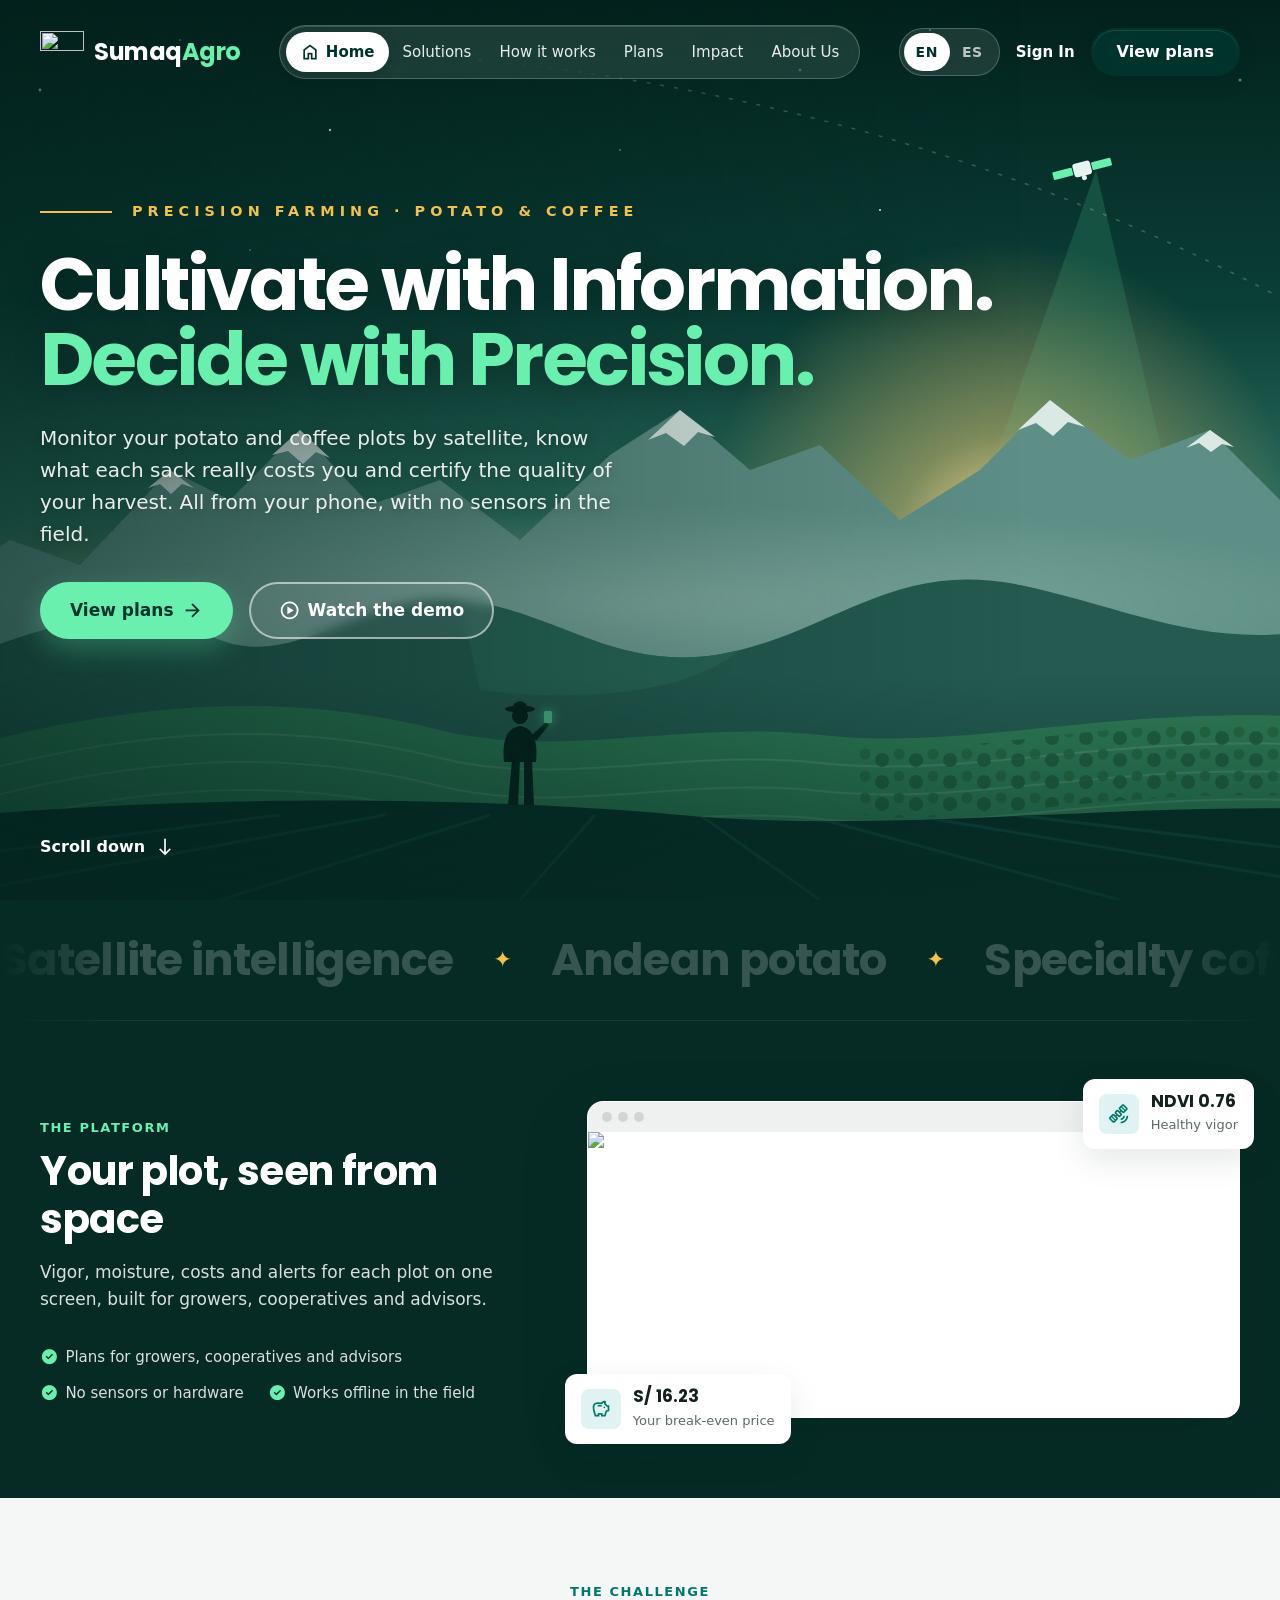
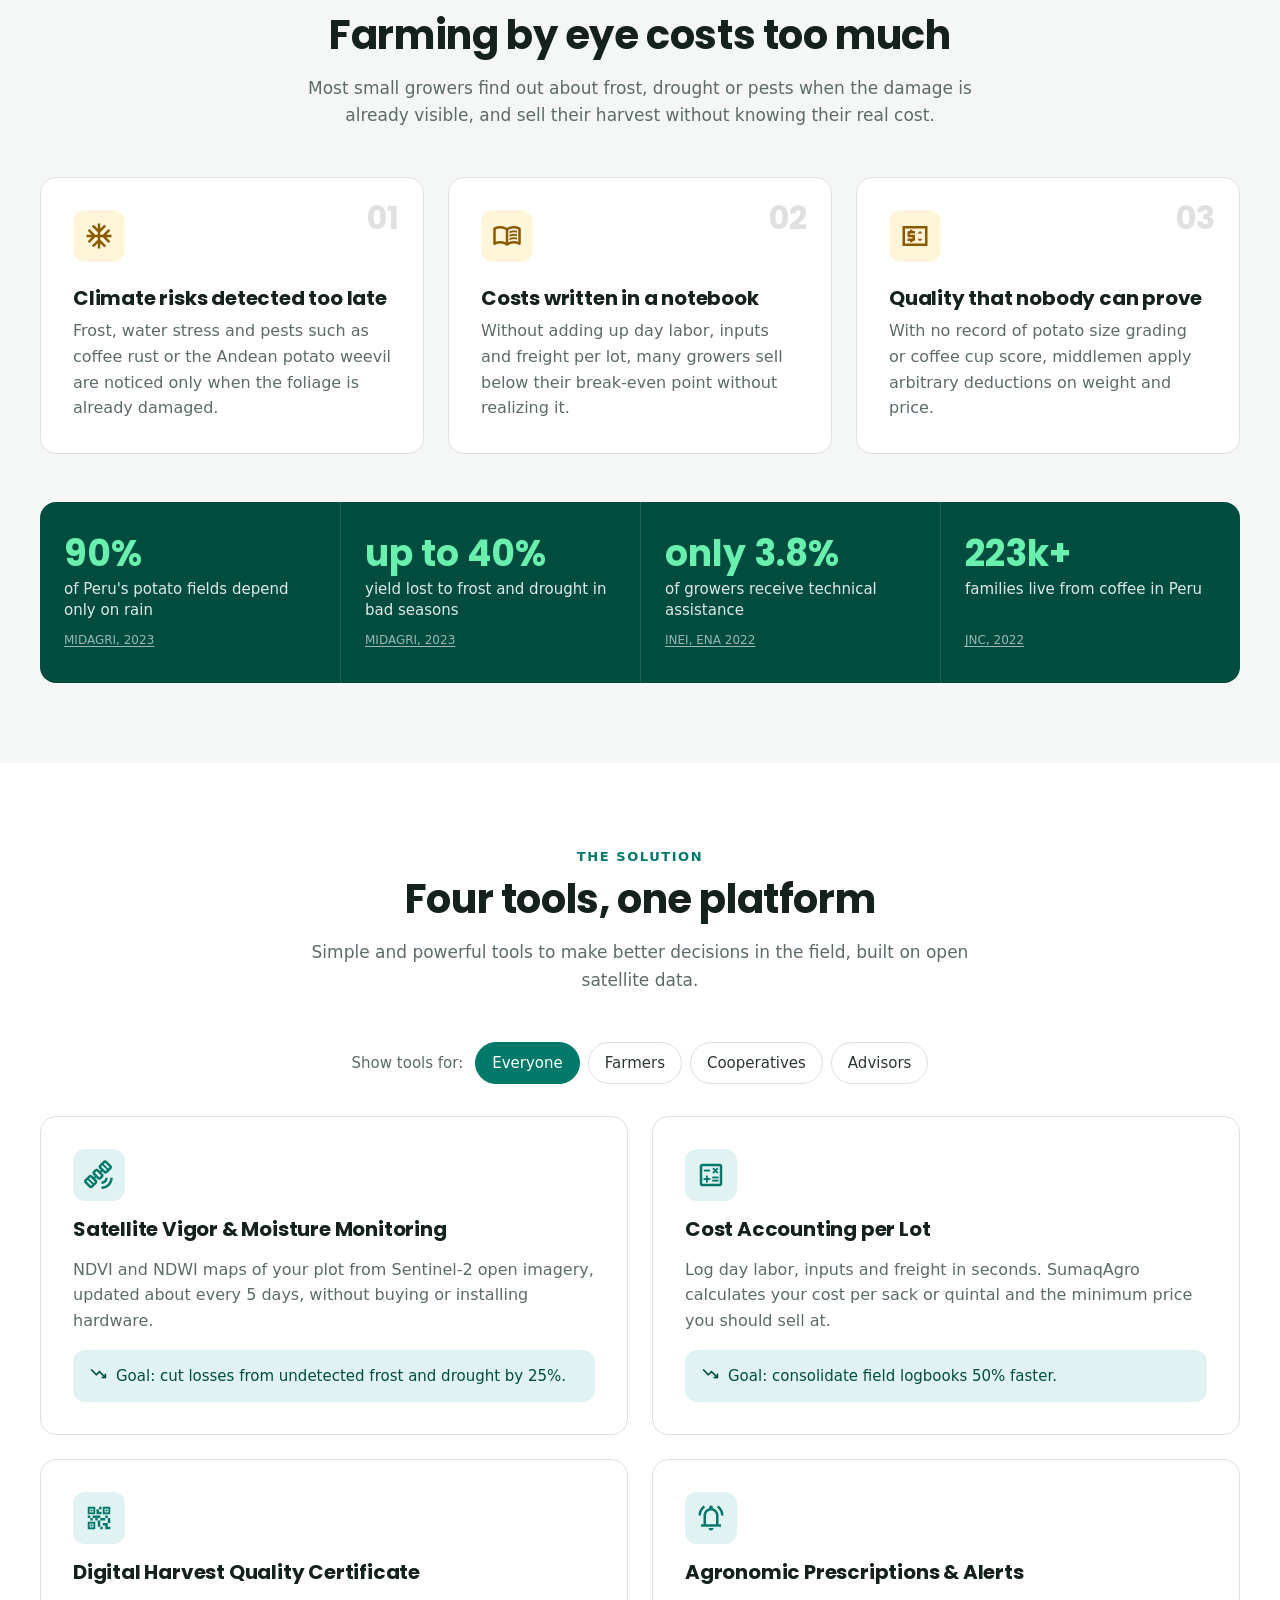
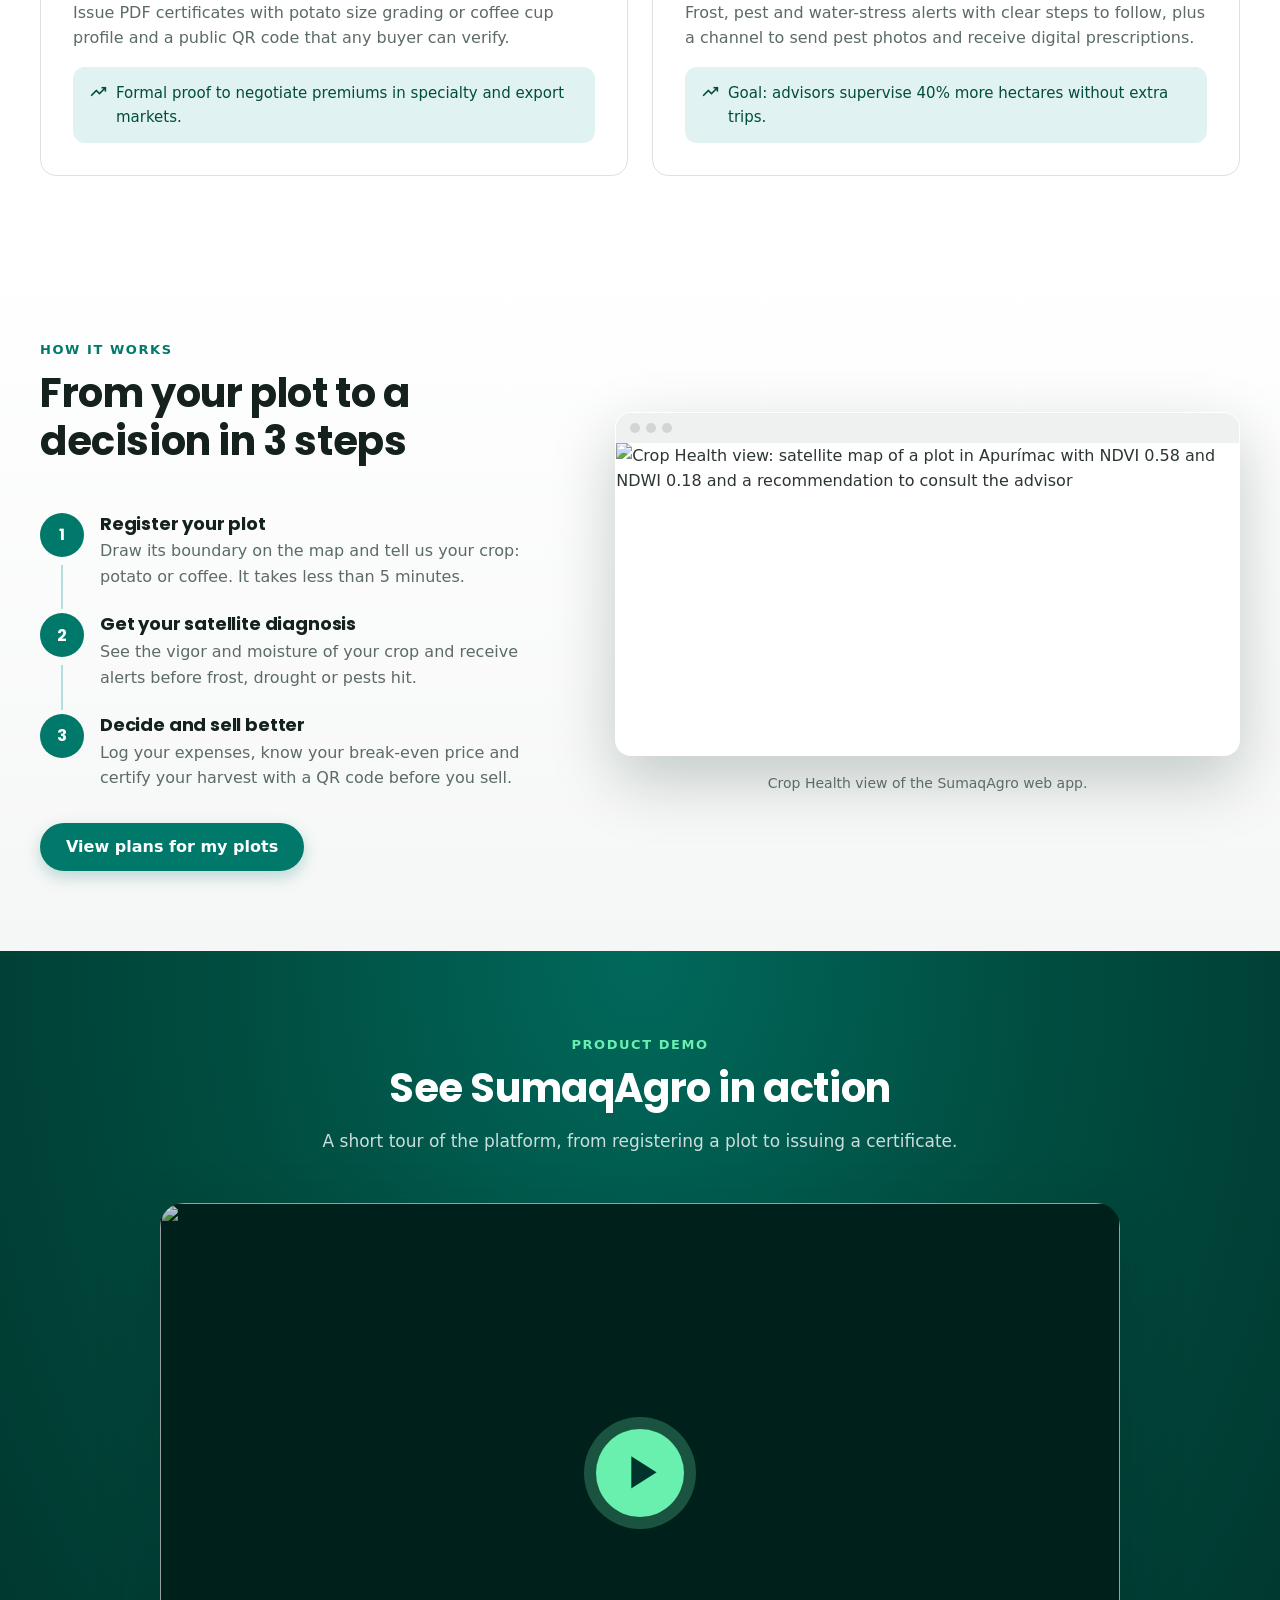
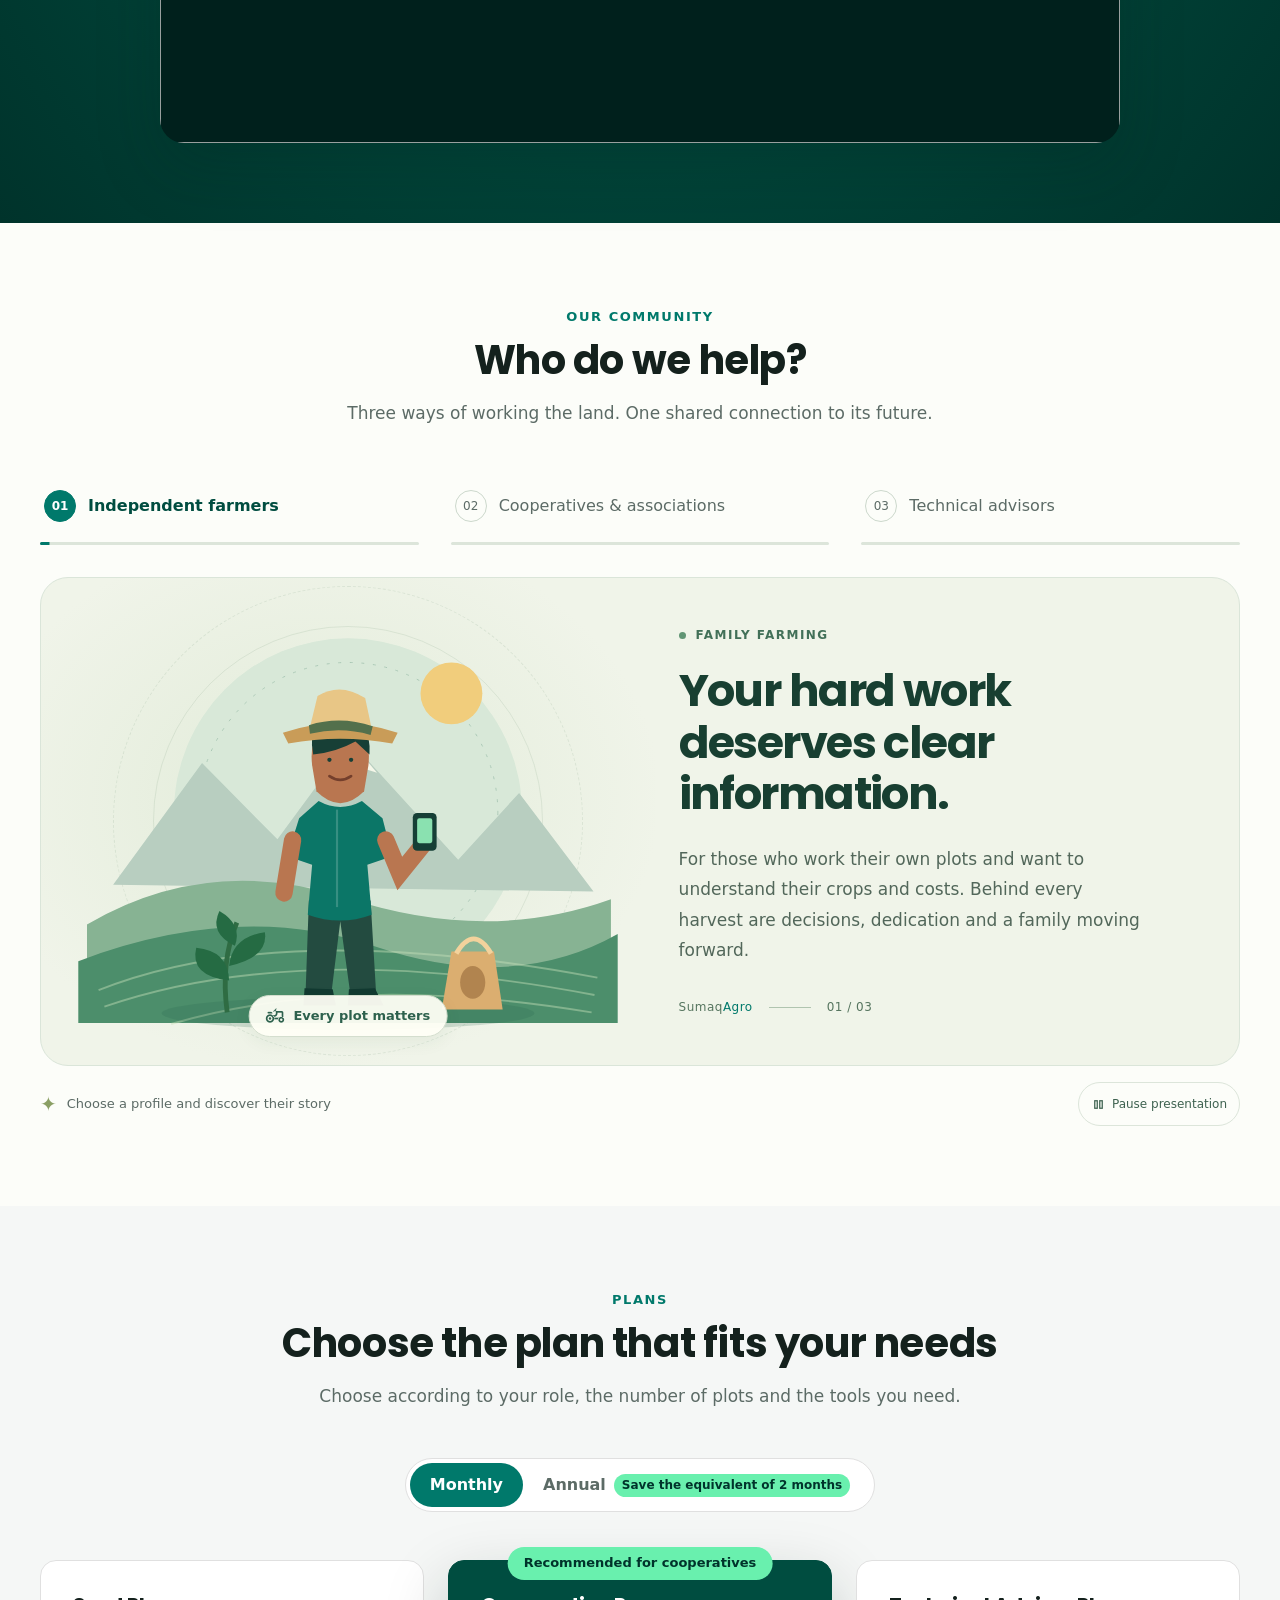
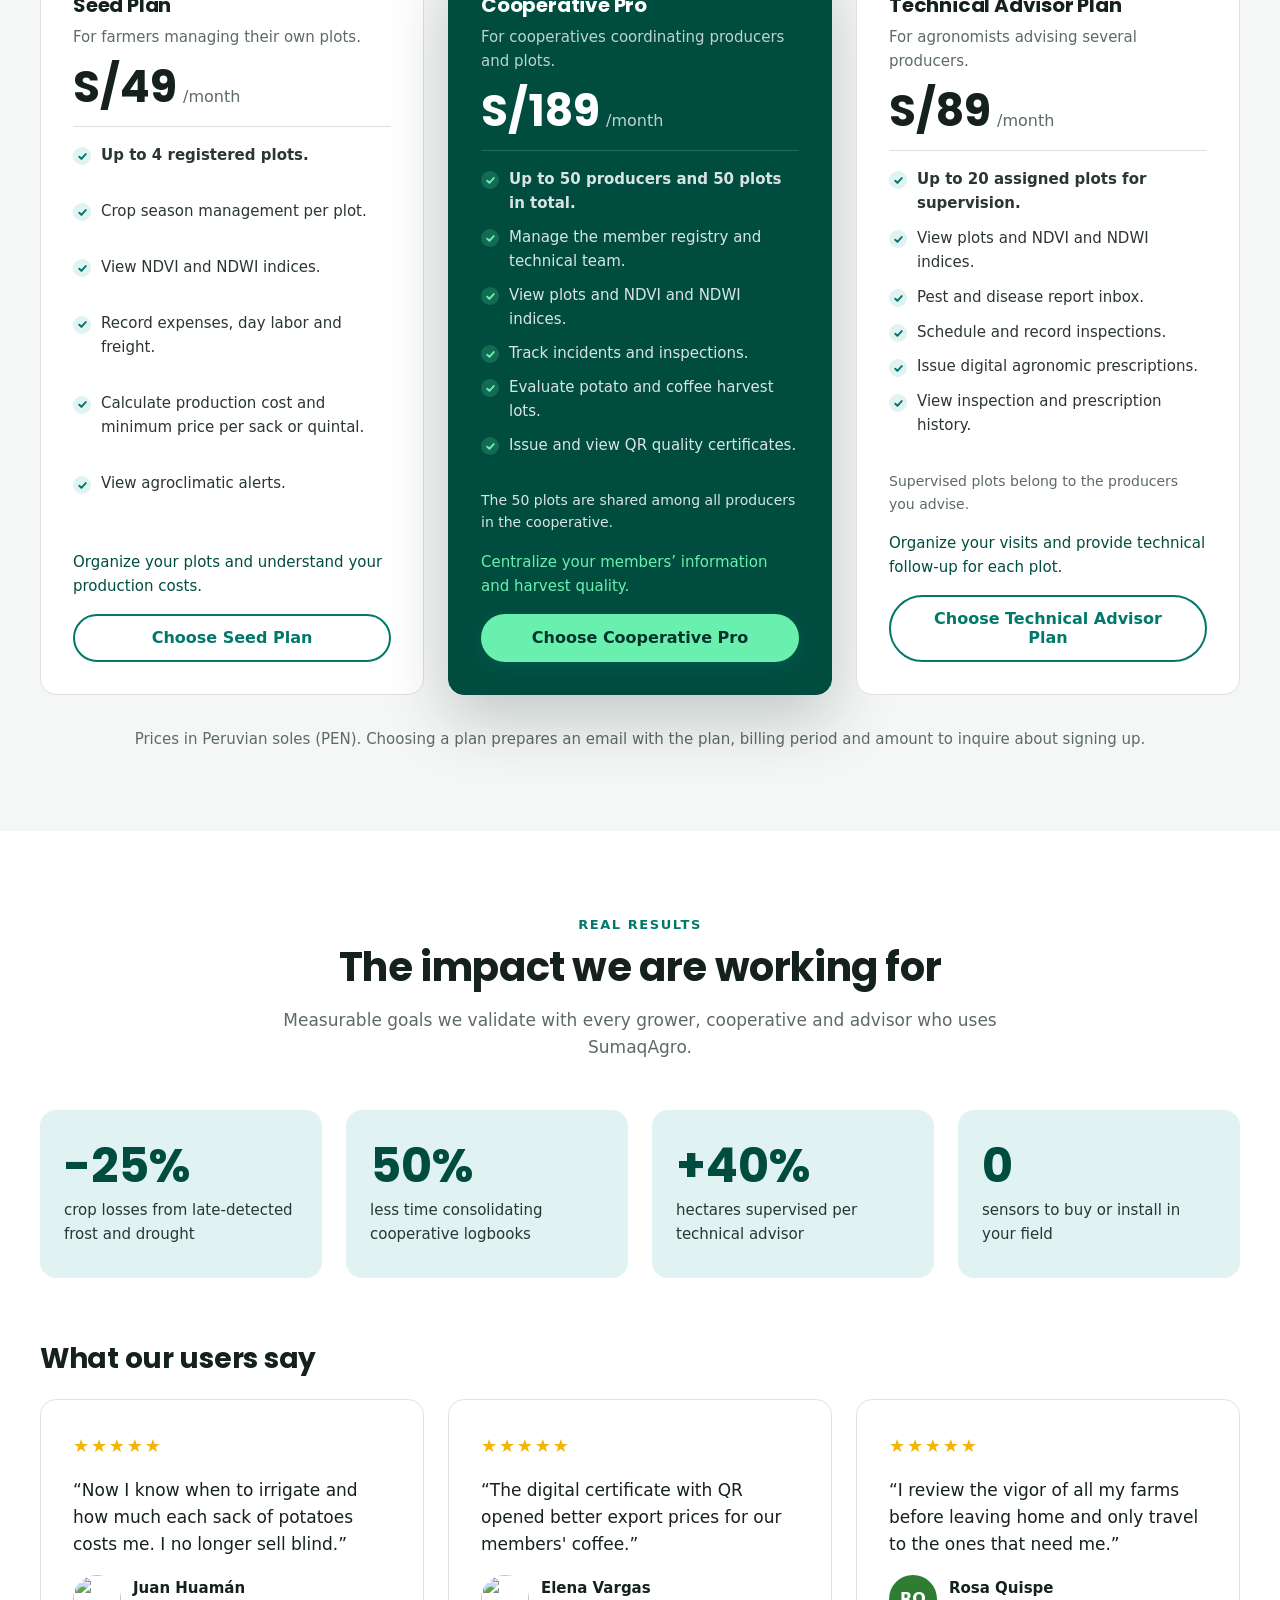
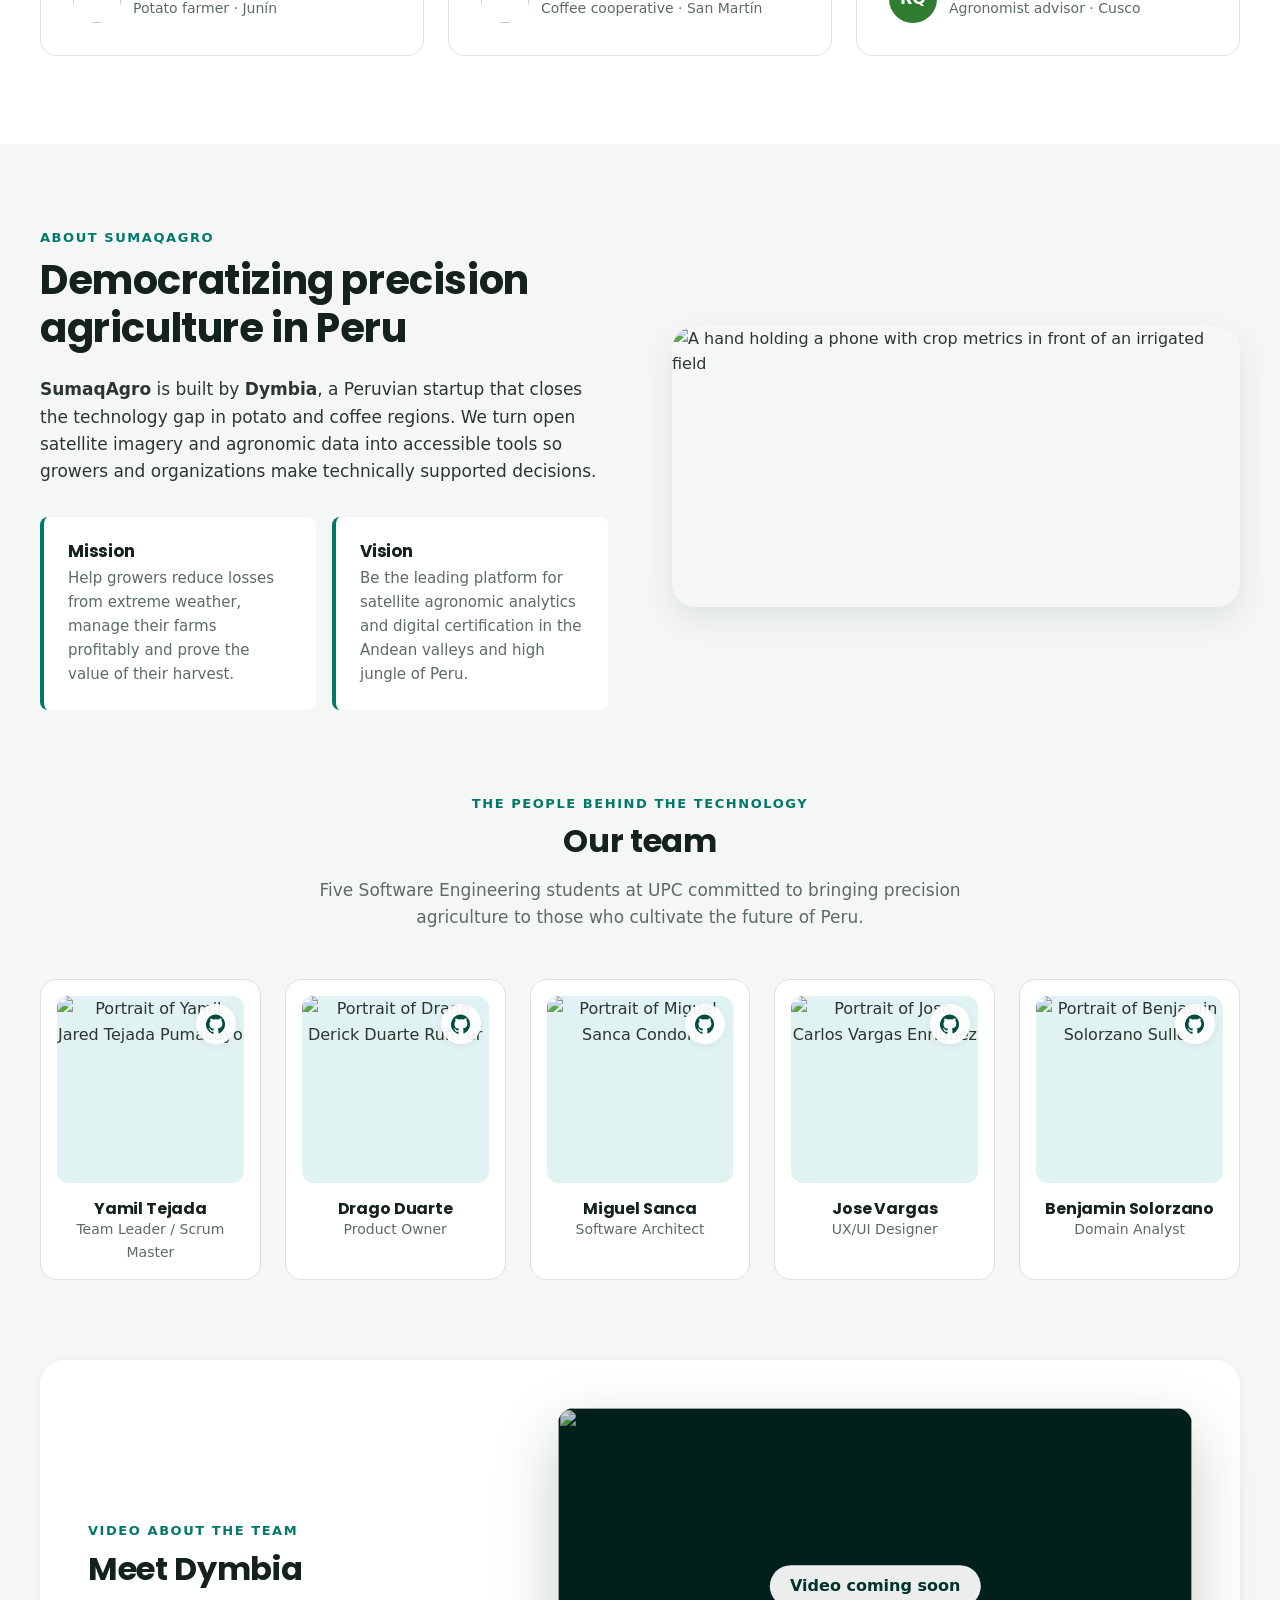
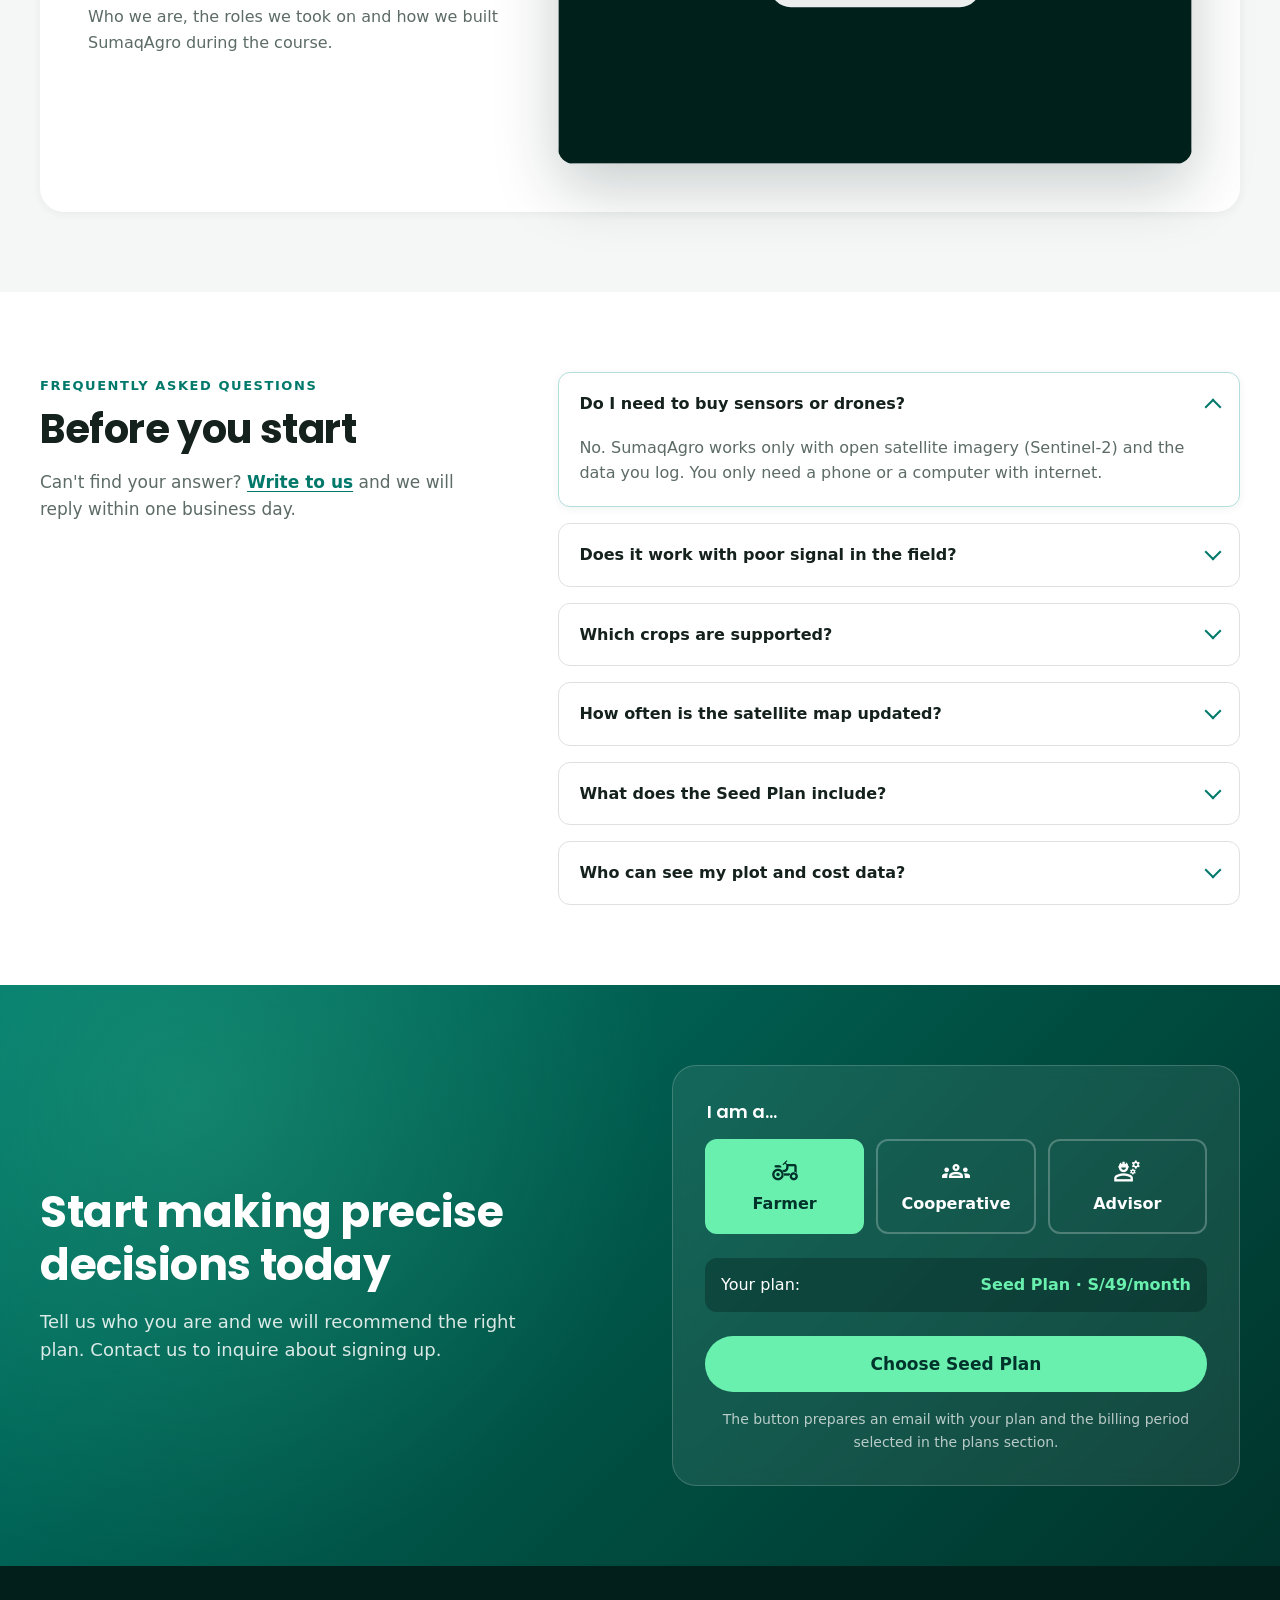
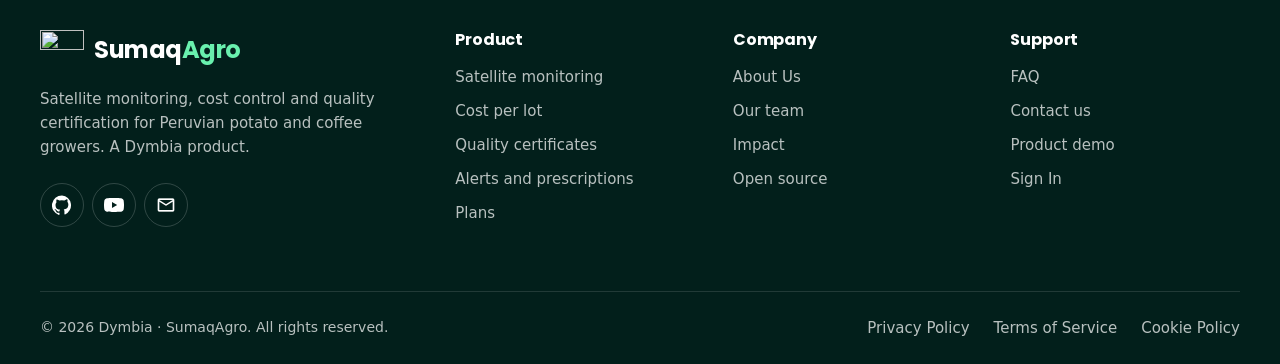
==== commit 67e598c5: "refactor(website): update file paths for scripts and legal pages" ====
--- a/public/index.html
+++ b/public/index.html
@@ -671,7 +671,7 @@
                     </details>
                     <details class="faq-item">
                         <summary data-i18n="faq6_q">Who can see my plot and cost data?</summary>
-                        <p data-i18n="faq6_a">Only you and the people you invite, such as your cooperative or advisor. We do not sell personal data. Read our <a href="pages/policy.html" data-legal>Privacy Policy</a>.</p>
+                        <p data-i18n="faq6_a">Only you and the people you invite, such as your cooperative or advisor. We do not sell personal data. Read our <a href="policy.html" data-legal>Privacy Policy</a>.</p>
                     </details>
                 </div>
             </div>
@@ -728,9 +728,9 @@
         <div class="legal-dialog__body"></div>
     </dialog>
 
-    <script src="assets/js/i18n/es.js" defer></script>
-    <script src="assets/js/i18n/en.js" defer></script>
-    <script src="assets/js/script.js" defer></script>
+    <script src="assets/scripts/i18n/es.js" defer></script>
+    <script src="assets/scripts/i18n/en.js" defer></script>
+    <script src="assets/scripts/script.js" defer></script>
 
 </body>
 
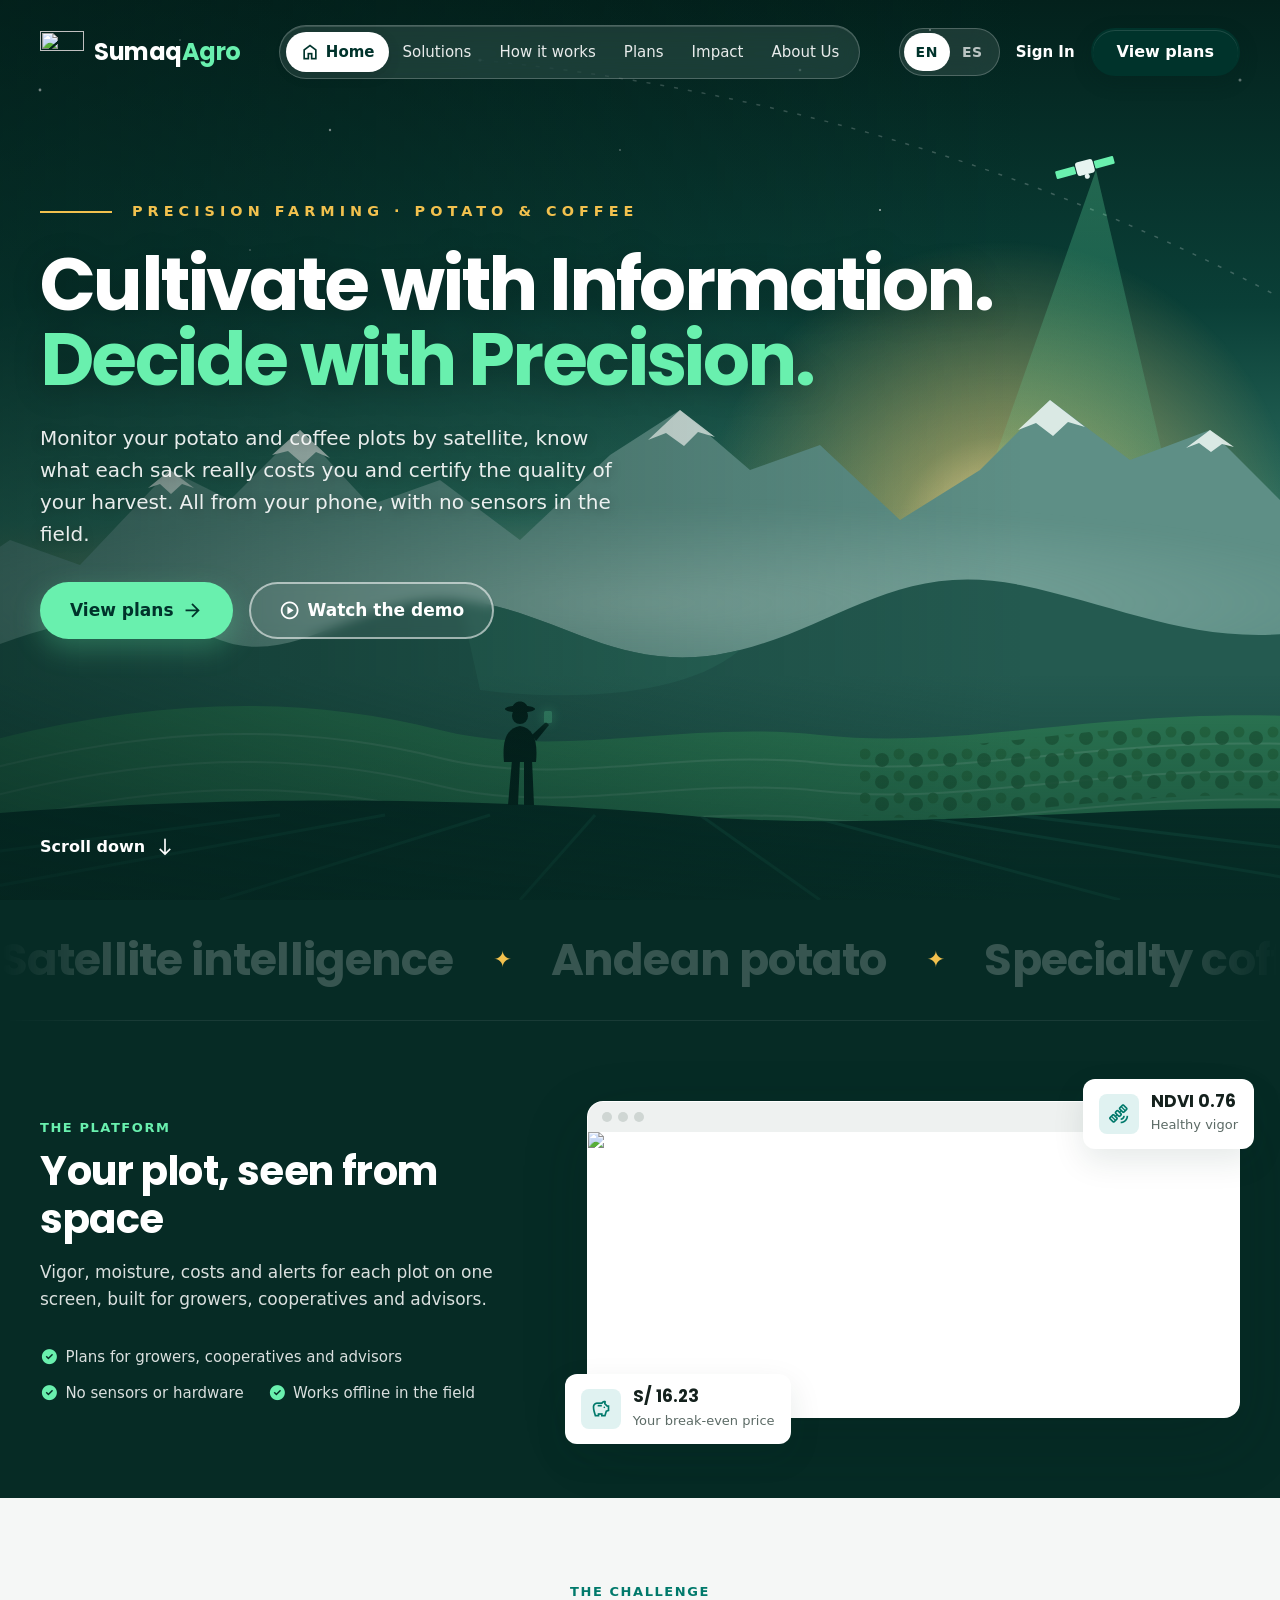
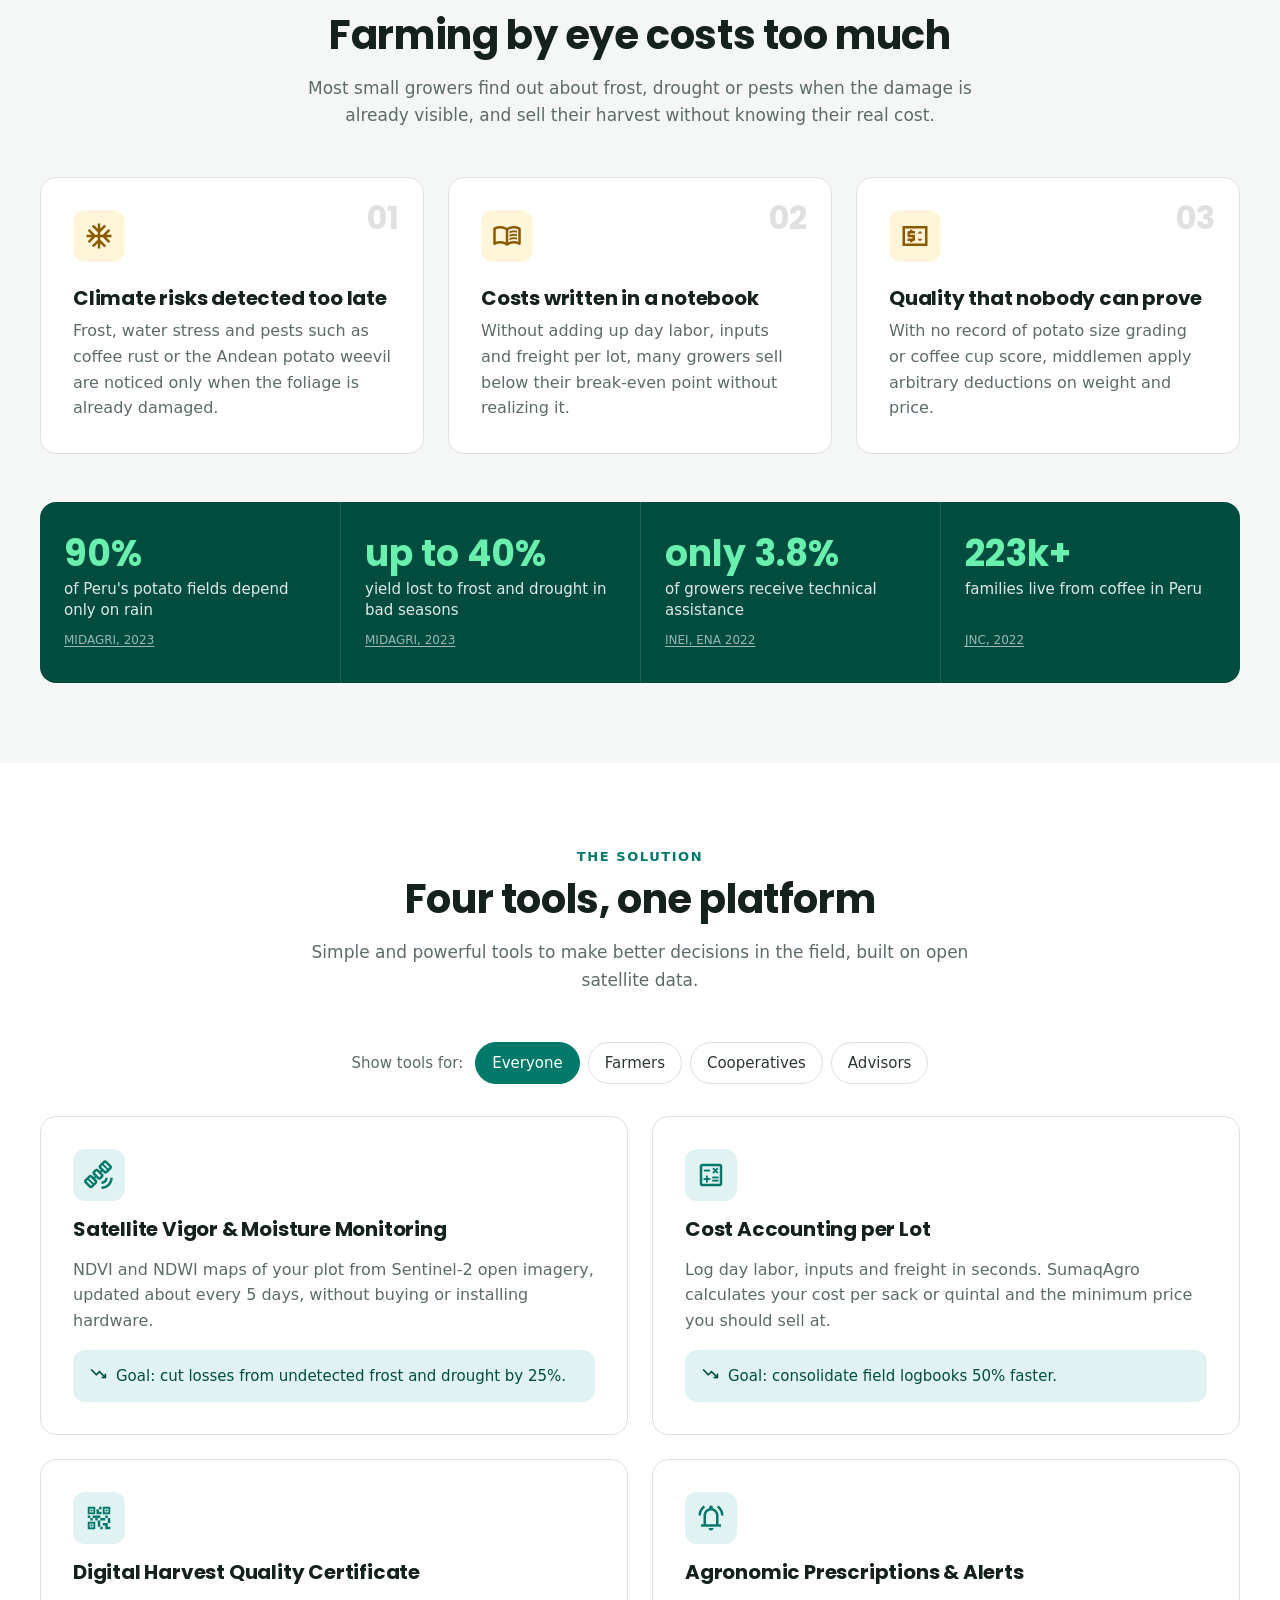
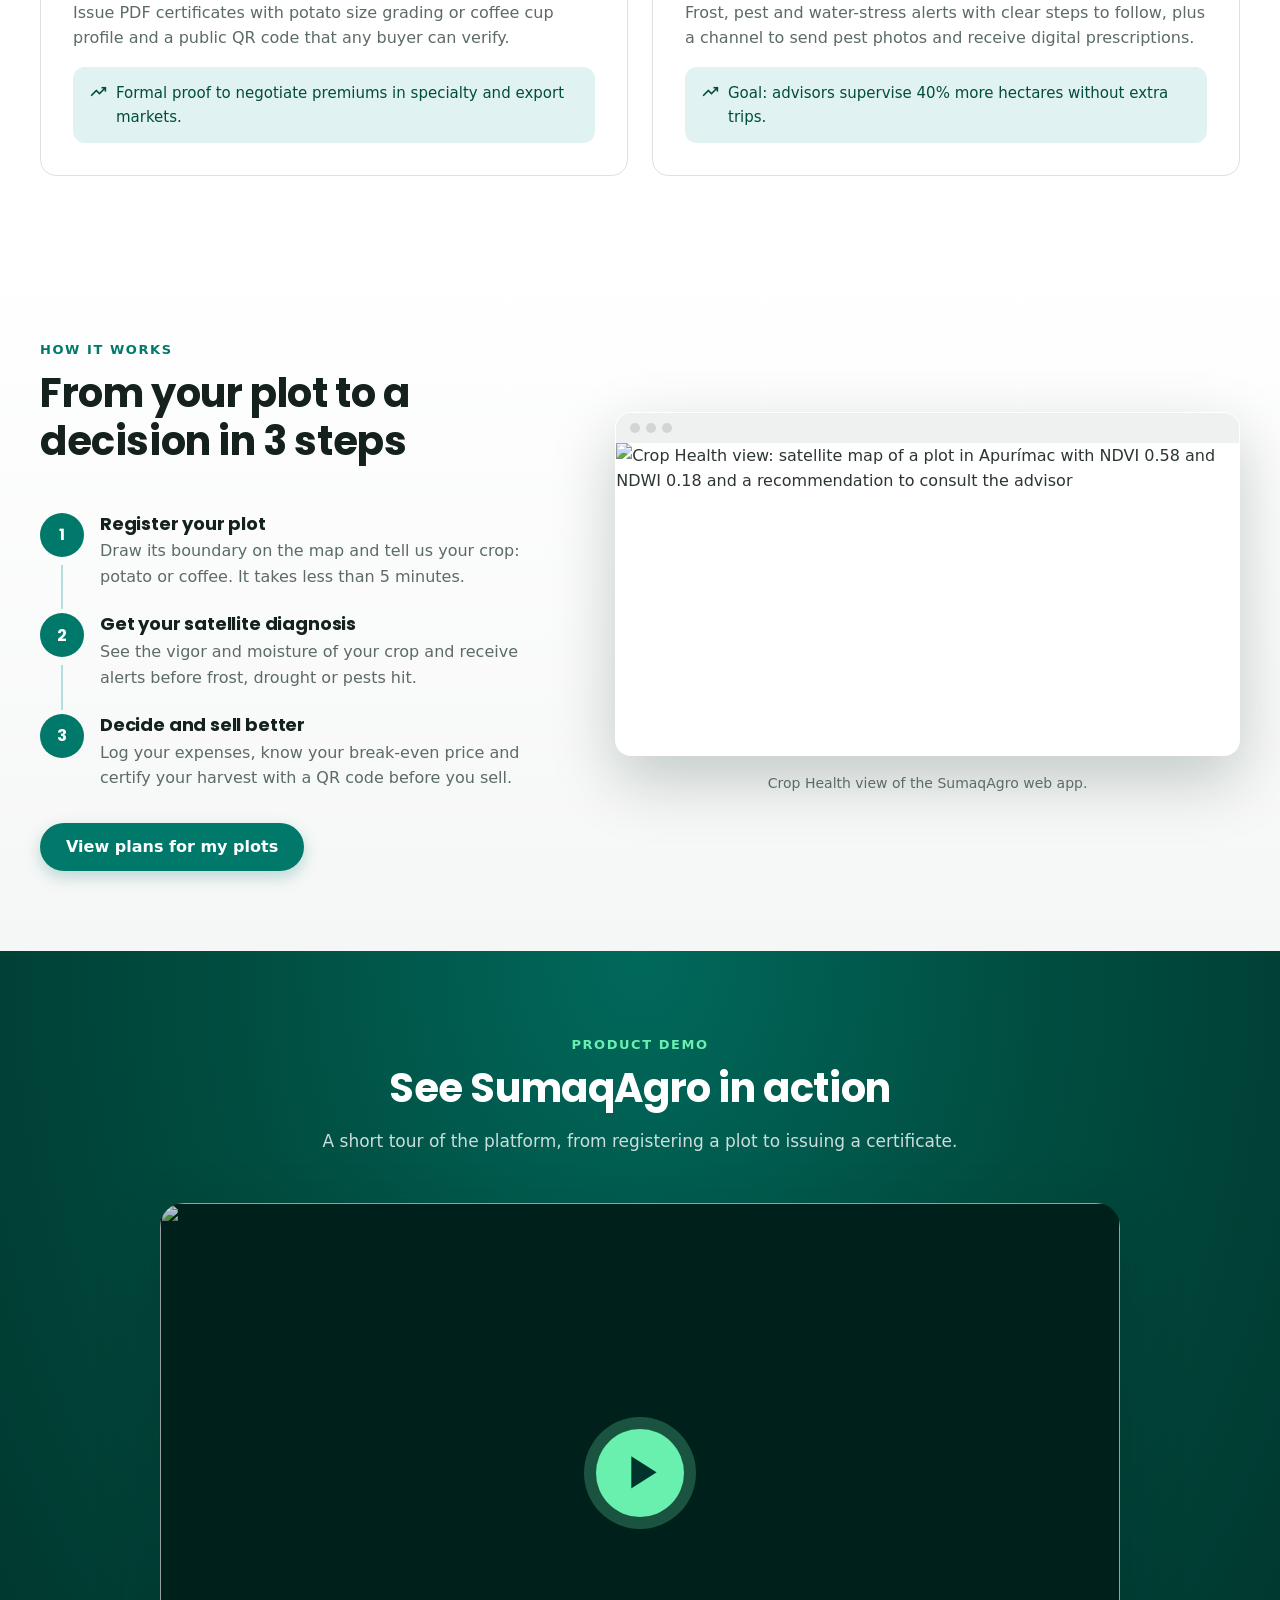
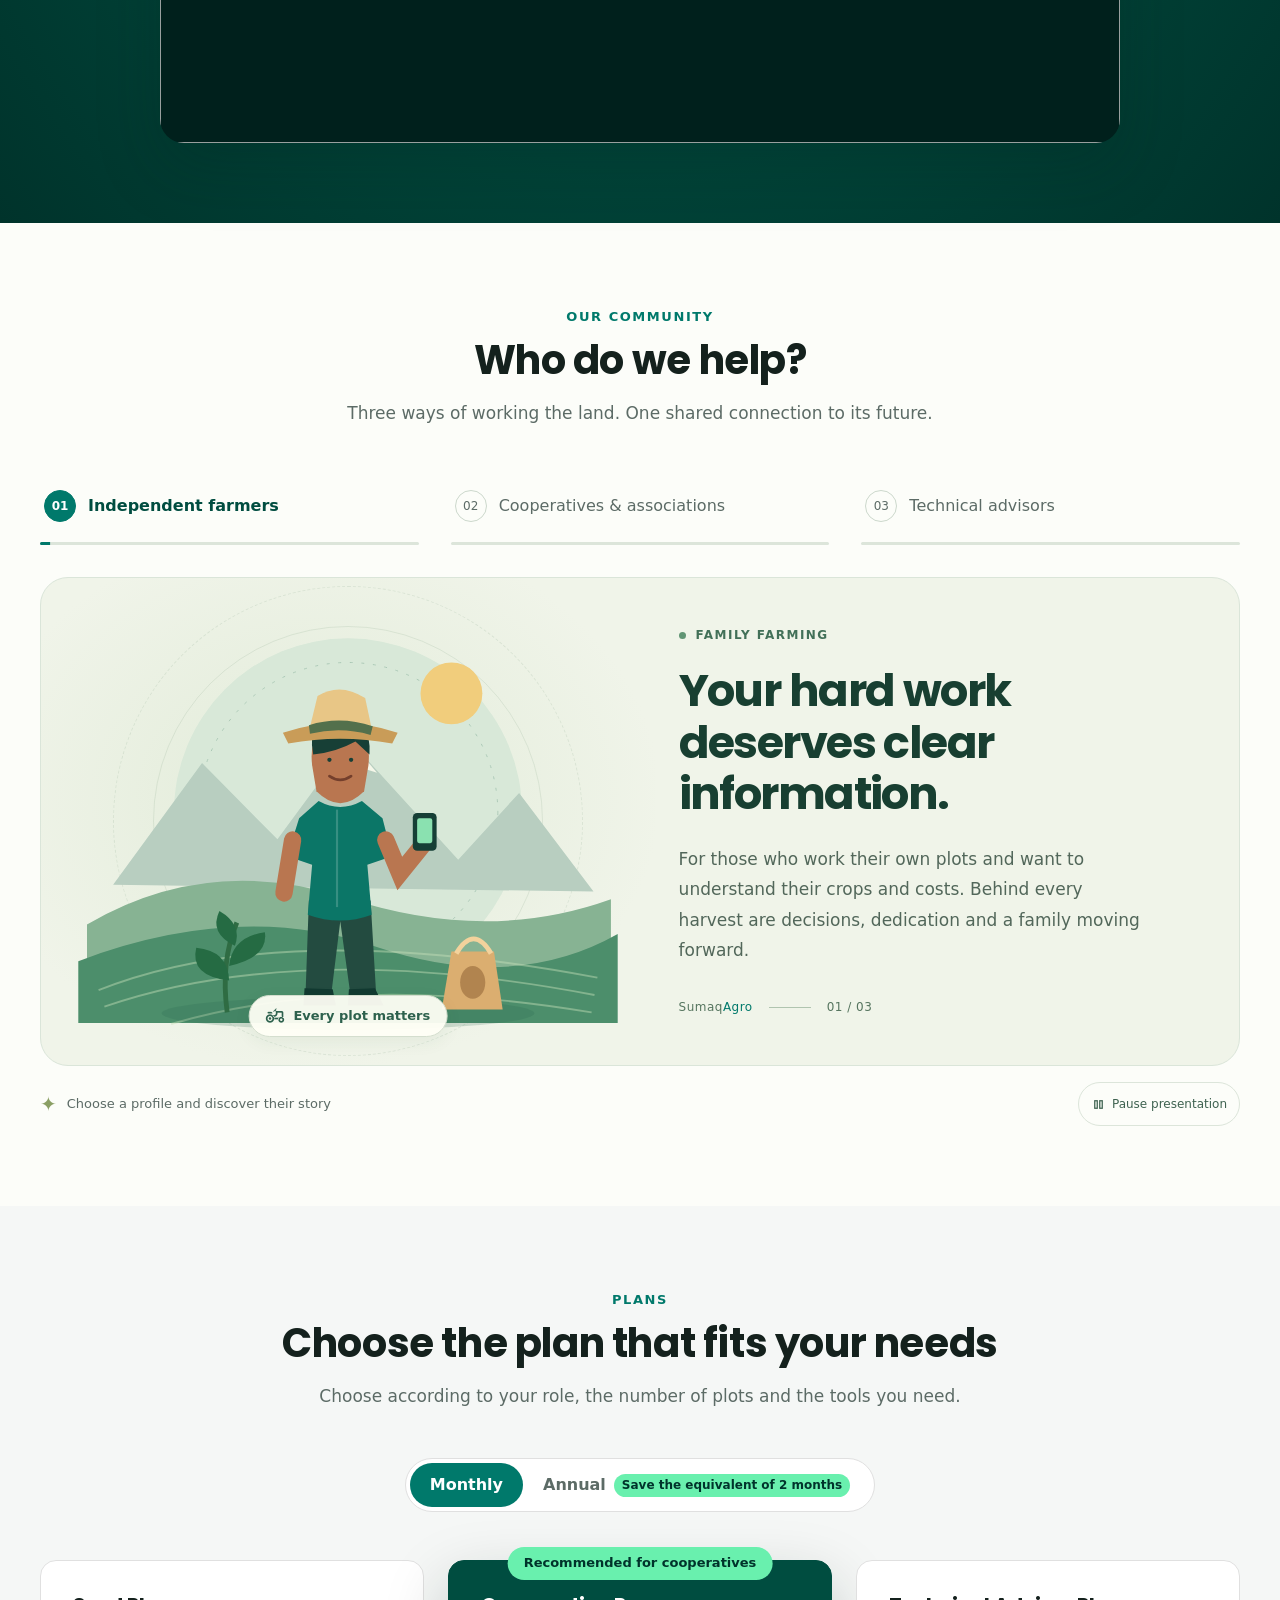
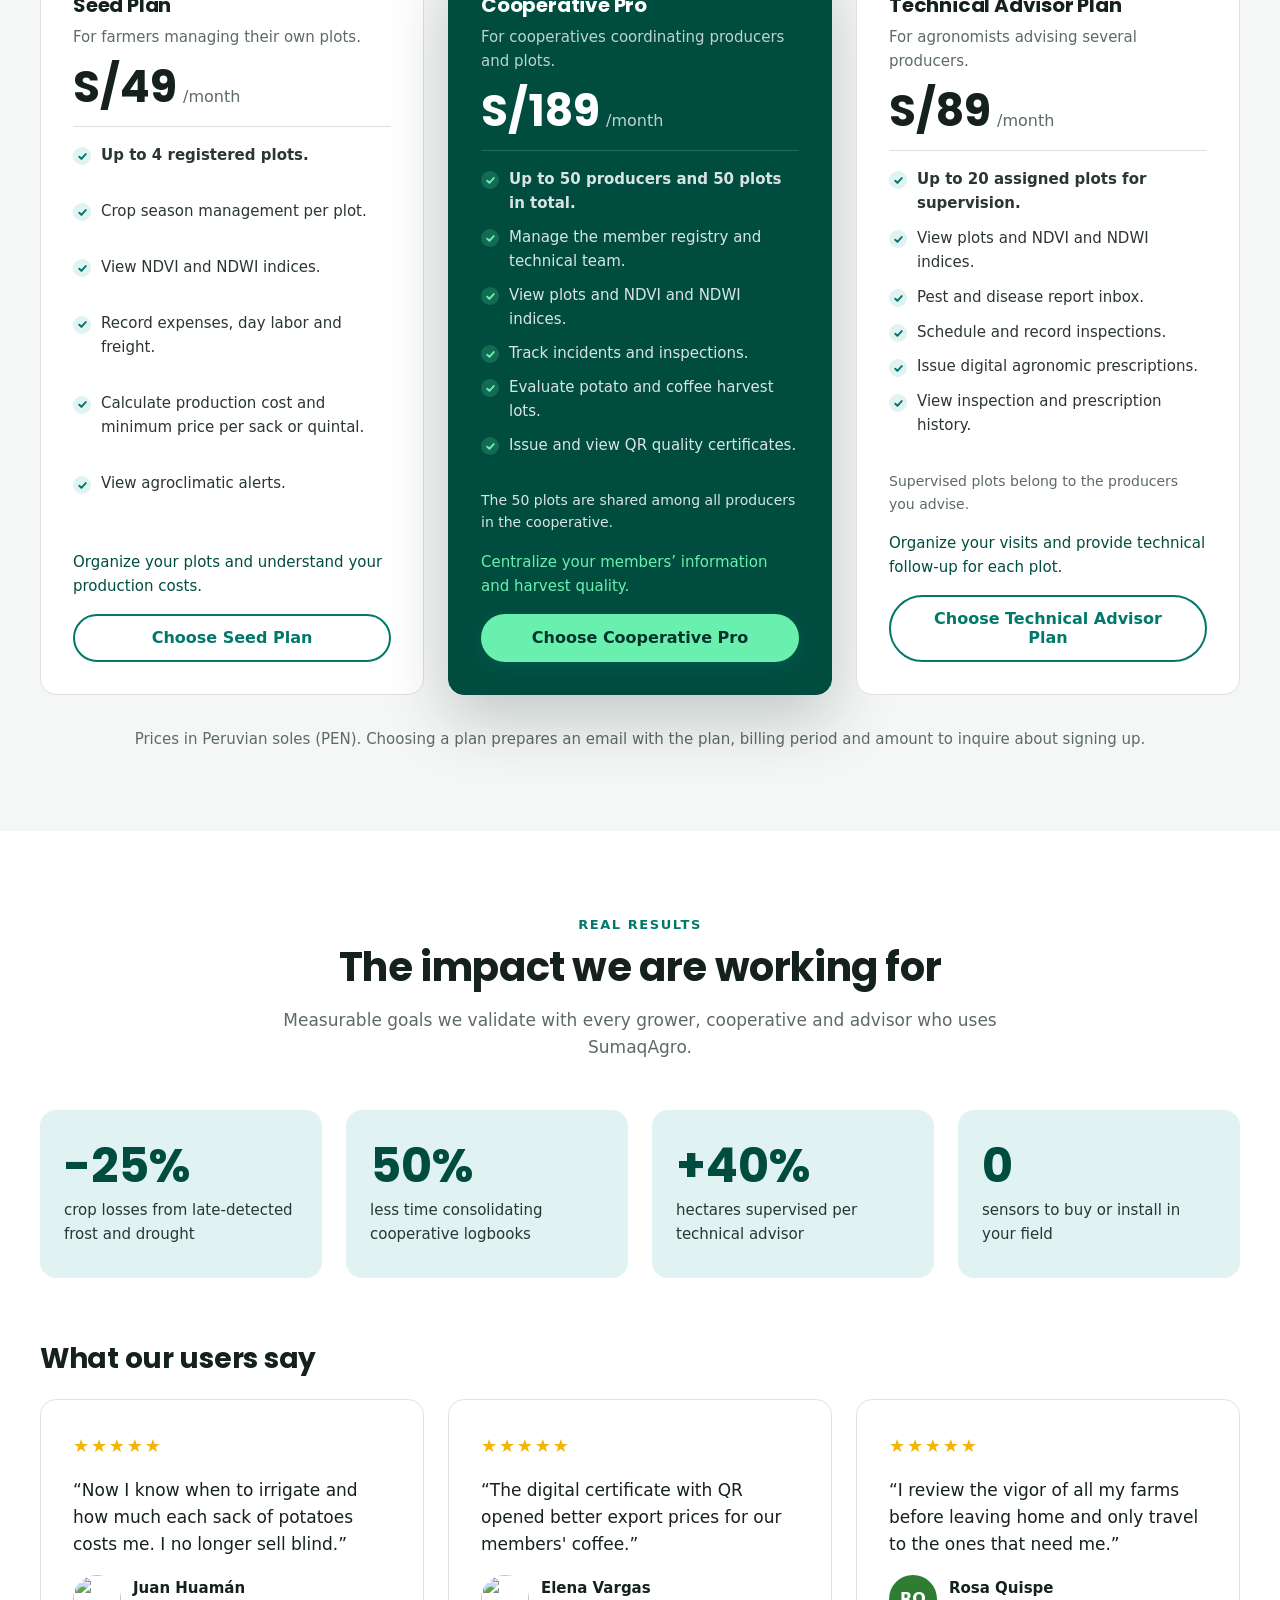
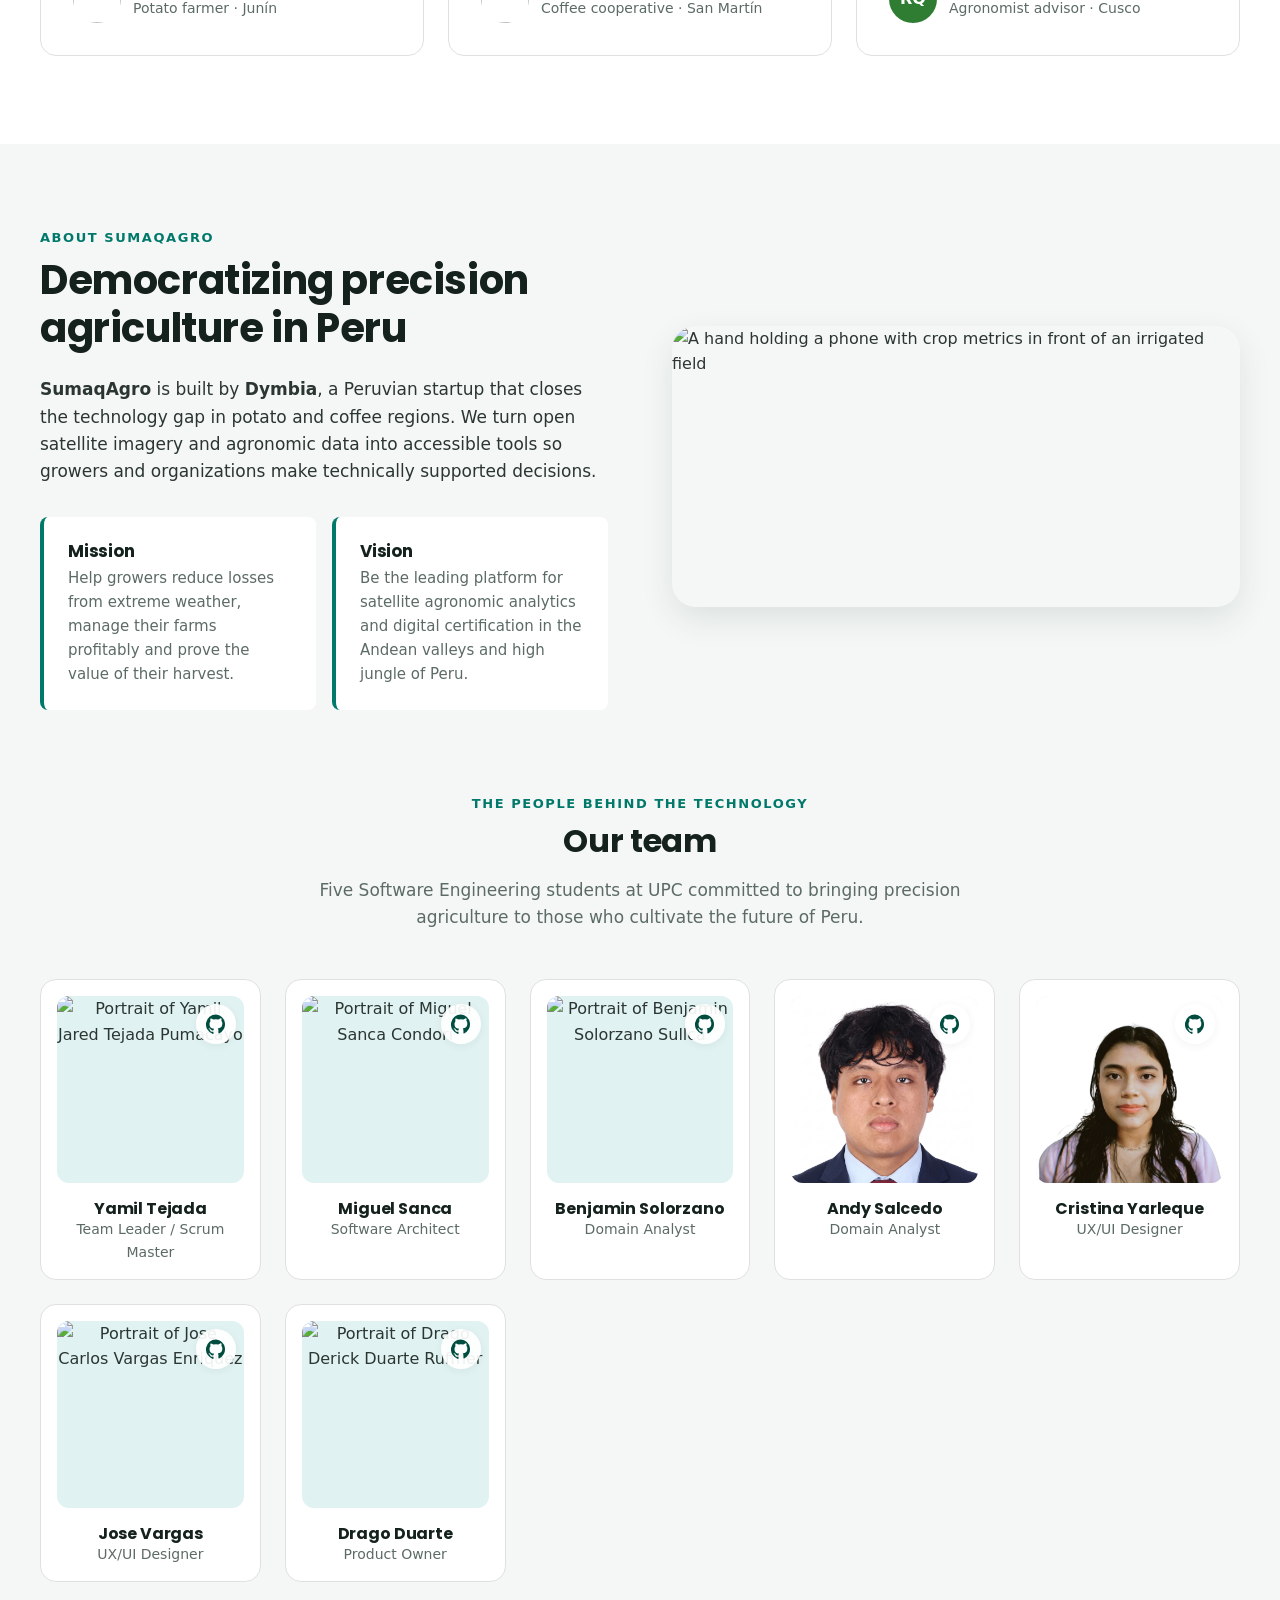
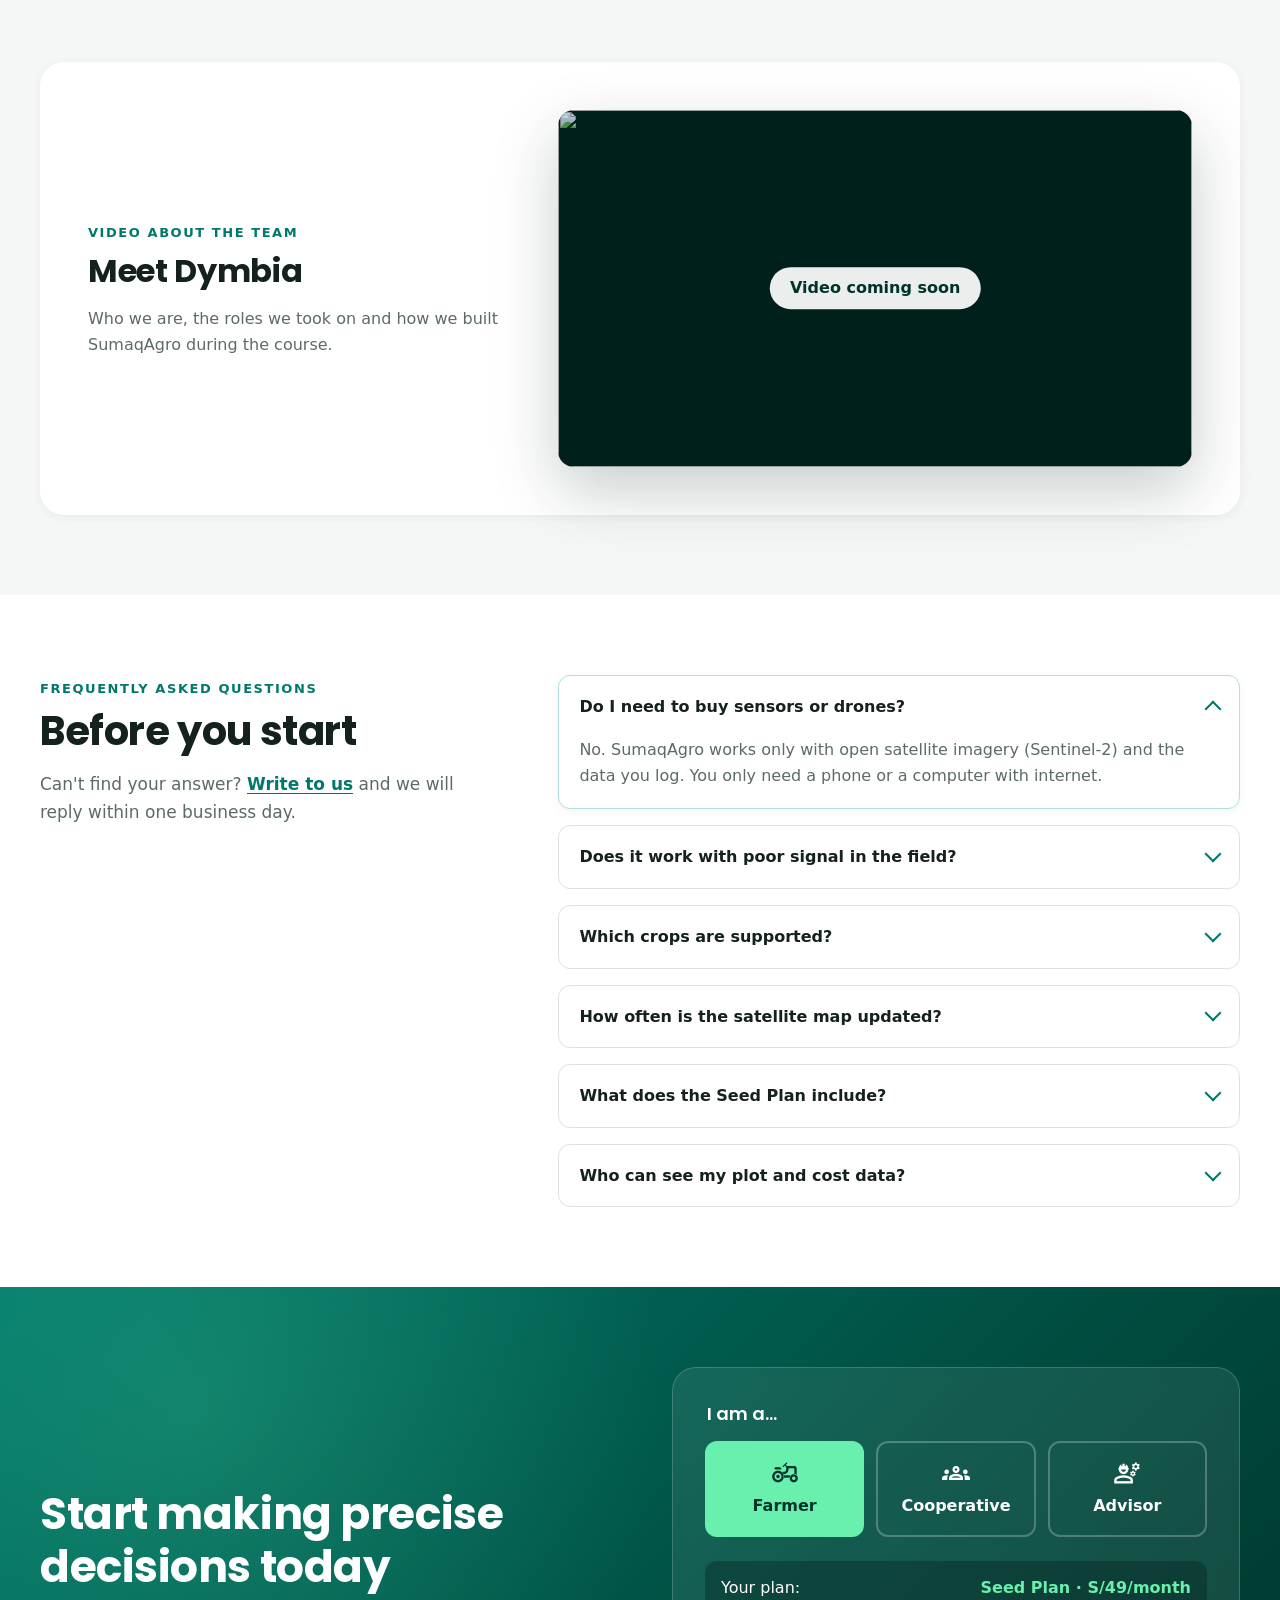
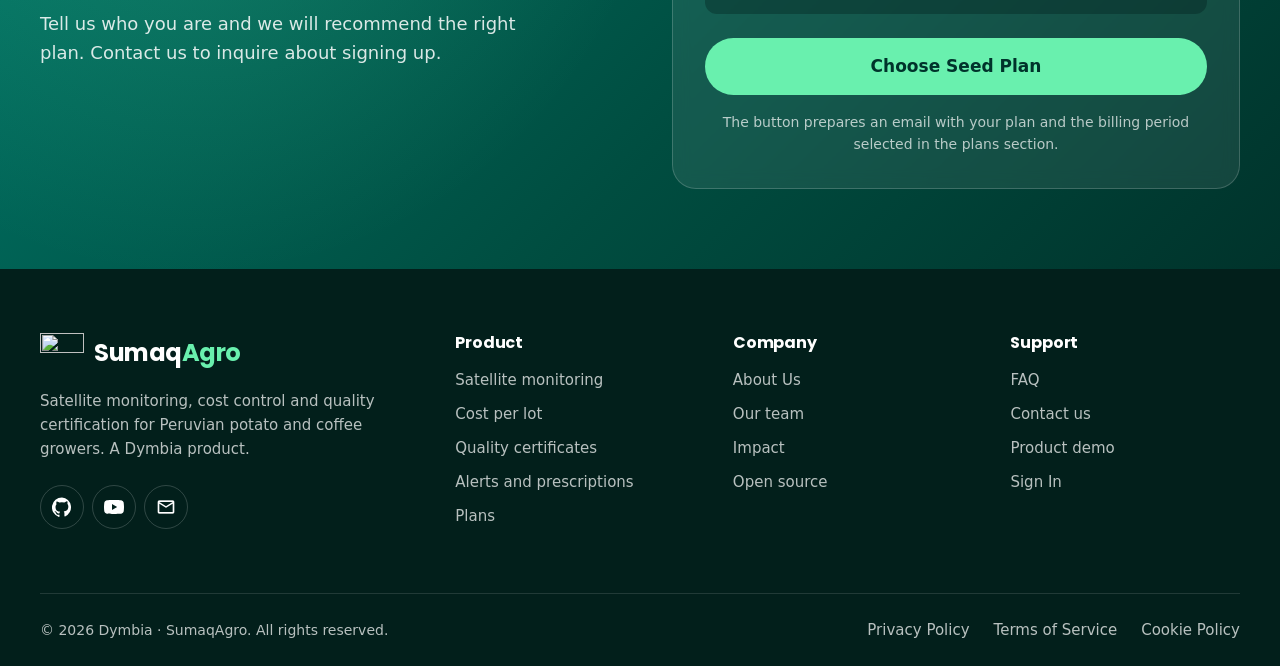
==== commit 27ef4279: "feat(team): add new team members and update existing profiles" ====
--- a/public/index.html
+++ b/public/index.html
@@ -589,18 +589,34 @@
                             </a>
                         </li>
                         <li class="team-card reveal">
-                            <img src="assets/images/duarte-drago.webp" alt="Portrait of Drago Derick Duarte Ruffner" width="480" height="480" loading="lazy">
-                            <h4>Drago Duarte</h4>
-                            <p data-i18n="team_role5">Product Owner</p>
-                            <a class="team-card__link" href="https://github.com/dymbia-opensource" target="_blank" rel="noopener" aria-label="Drago Duarte on GitHub (opens in a new tab)">
-                                <span class="github-icon" aria-hidden="true"></span>
-                            </a>
-                        </li>
-                        <li class="team-card reveal">
                             <img src="assets/images/sanca-miguel.webp" alt="Portrait of Miguel Sanca Condori" width="480" height="480" loading="lazy">
                             <h4>Miguel Sanca</h4>
                             <p data-i18n="team_role4">Software Architect</p>
                             <a class="team-card__link" href="https://github.com/dymbia-opensource" target="_blank" rel="noopener" aria-label="Miguel Sanca on GitHub (opens in a new tab)">
+                                <span class="github-icon" aria-hidden="true"></span>
+                            </a>
+                        </li>
+                        <li class="team-card reveal">
+                            <img src="assets/images/solorzano-benjamin.webp" alt="Portrait of Benjamin Solorzano Sullca" width="480" height="643" loading="lazy">
+                            <h4>Benjamin Solorzano</h4>
+                            <p data-i18n="team_role1">Domain Analyst</p>
+                            <a class="team-card__link" href="https://github.com/dymbia-opensource" target="_blank" rel="noopener" aria-label="Benjamin Solorzano on GitHub (opens in a new tab)">
+                                <span class="github-icon" aria-hidden="true"></span>
+                            </a>
+                        </li>
+                        <li class="team-card reveal">
+                            <img src="assets/images/salcedo-andy.png" alt="Portrait of Andy Salcedo" width="480" height="643" loading="lazy">
+                            <h4>Andy Salcedo</h4>
+                            <p data-i18n="team_role1">Domain Analyst</p>
+                            <a class="team-card__link" href="https://github.com/dymbia-opensource" target="_blank" rel="noopener" aria-label="Benjamin Solorzano on GitHub (opens in a new tab)">
+                                <span class="github-icon" aria-hidden="true"></span>
+                            </a>
+                        </li>
+                        <li class="team-card reveal">
+                            <img src="assets/images/yarleque-cristina.png" alt="Portrait of Jose Carlos Vargas Enriquez" width="480" height="480" loading="lazy">
+                            <h4>Cristina Yarleque</h4>
+                            <p data-i18n="team_role3">UX/UI Designer</p>
+                            <a class="team-card__link" href="https://github.com/dymbia-opensource" target="_blank" rel="noopener" aria-label="Jose Vargas on GitHub (opens in a new tab)">
                                 <span class="github-icon" aria-hidden="true"></span>
                             </a>
                         </li>
@@ -613,10 +629,10 @@
                             </a>
                         </li>
                         <li class="team-card reveal">
-                            <img src="assets/images/solorzano-benjamin.webp" alt="Portrait of Benjamin Solorzano Sullca" width="480" height="643" loading="lazy">
-                            <h4>Benjamin Solorzano</h4>
-                            <p data-i18n="team_role1">Domain Analyst</p>
-                            <a class="team-card__link" href="https://github.com/dymbia-opensource" target="_blank" rel="noopener" aria-label="Benjamin Solorzano on GitHub (opens in a new tab)">
+                            <img src="assets/images/duarte-drago.webp" alt="Portrait of Drago Derick Duarte Ruffner" width="480" height="480" loading="lazy">
+                            <h4>Drago Duarte</h4>
+                            <p data-i18n="team_role5">Product Owner</p>
+                            <a class="team-card__link" href="https://github.com/dymbia-opensource" target="_blank" rel="noopener" aria-label="Drago Duarte on GitHub (opens in a new tab)">
                                 <span class="github-icon" aria-hidden="true"></span>
                             </a>
                         </li>
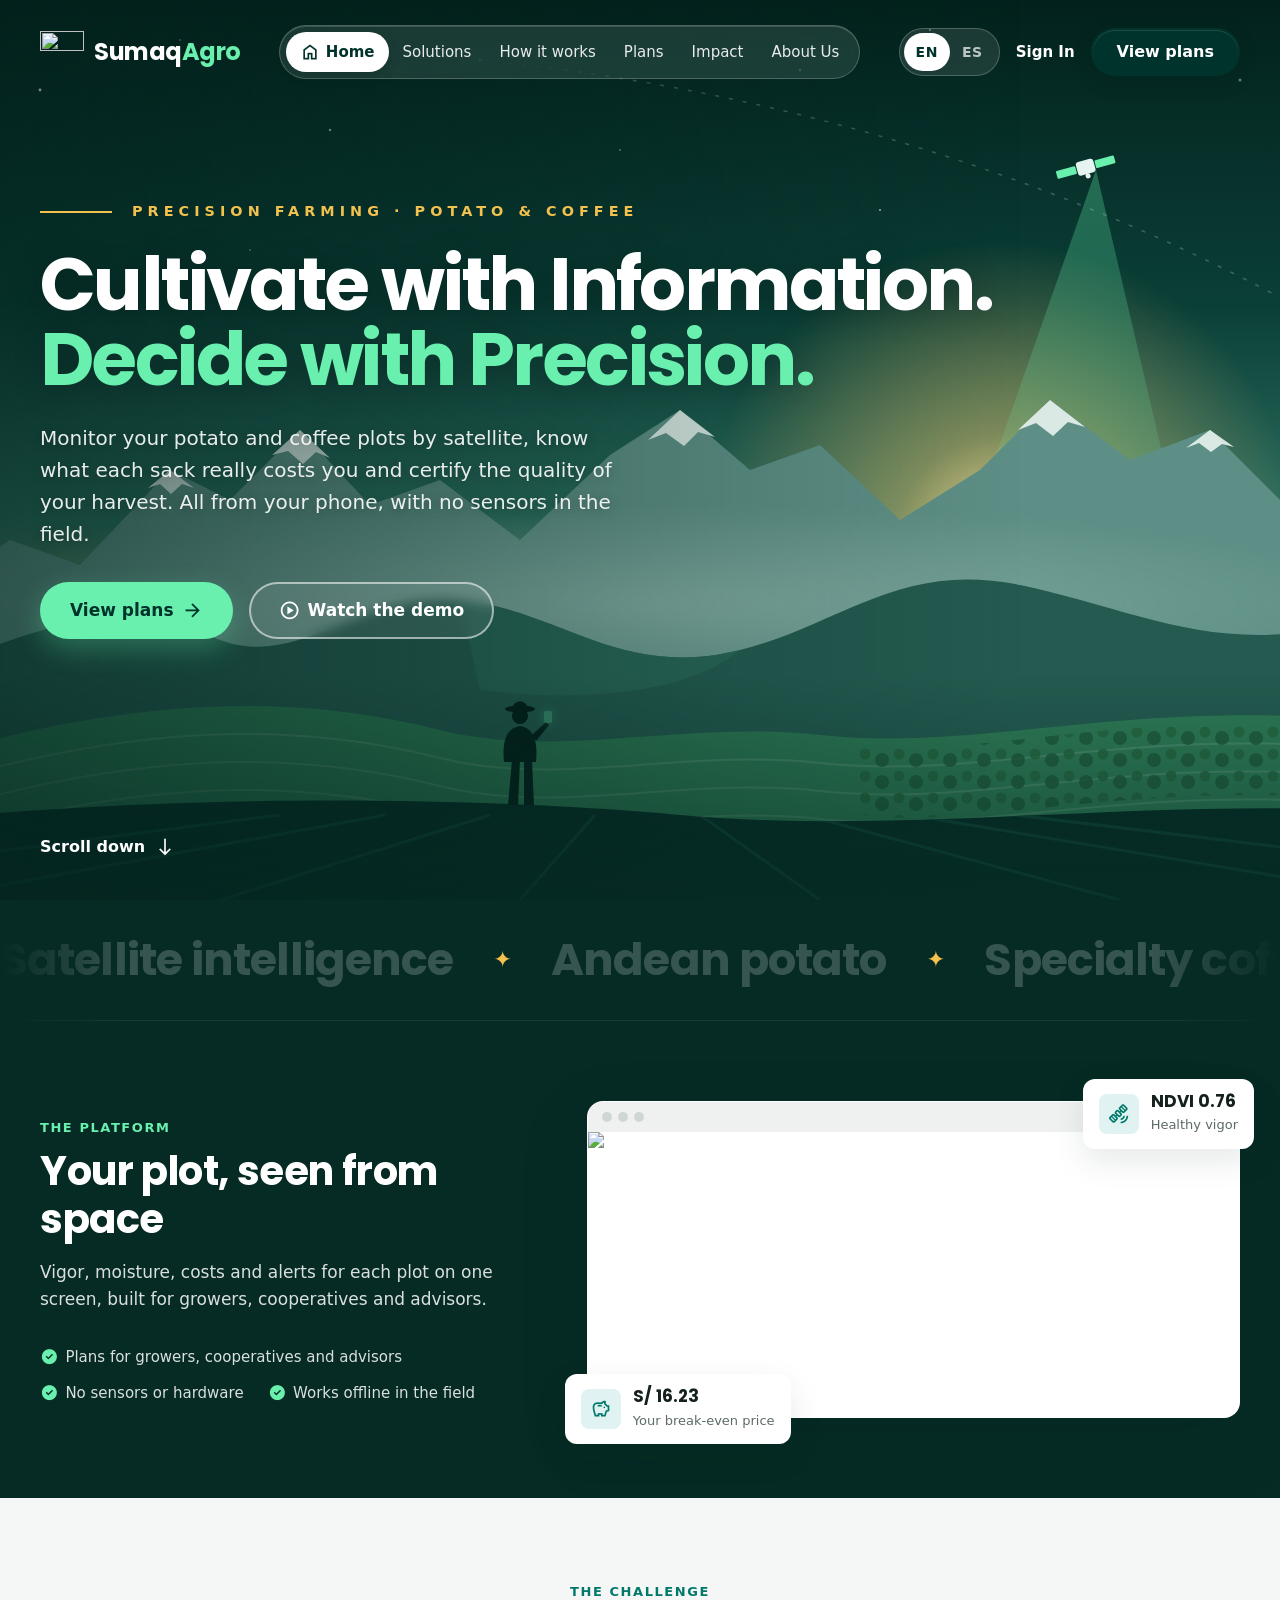
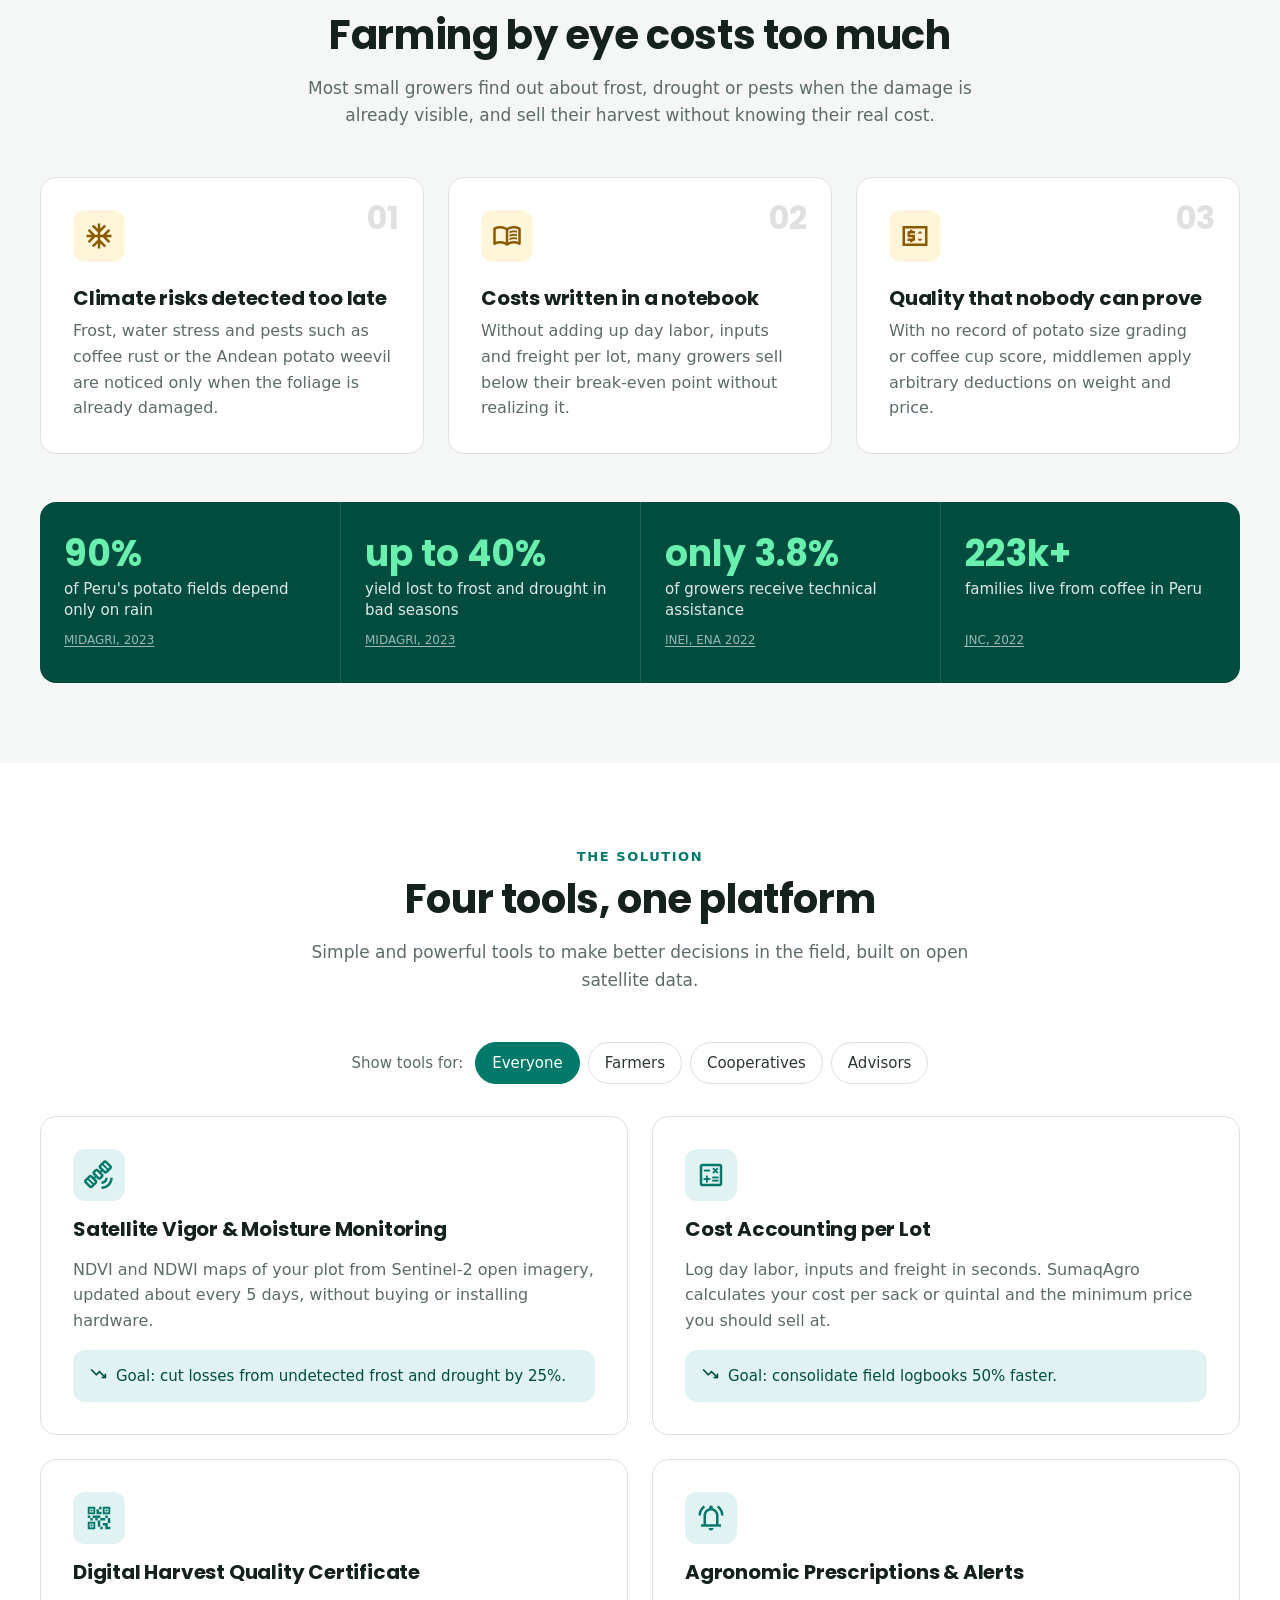
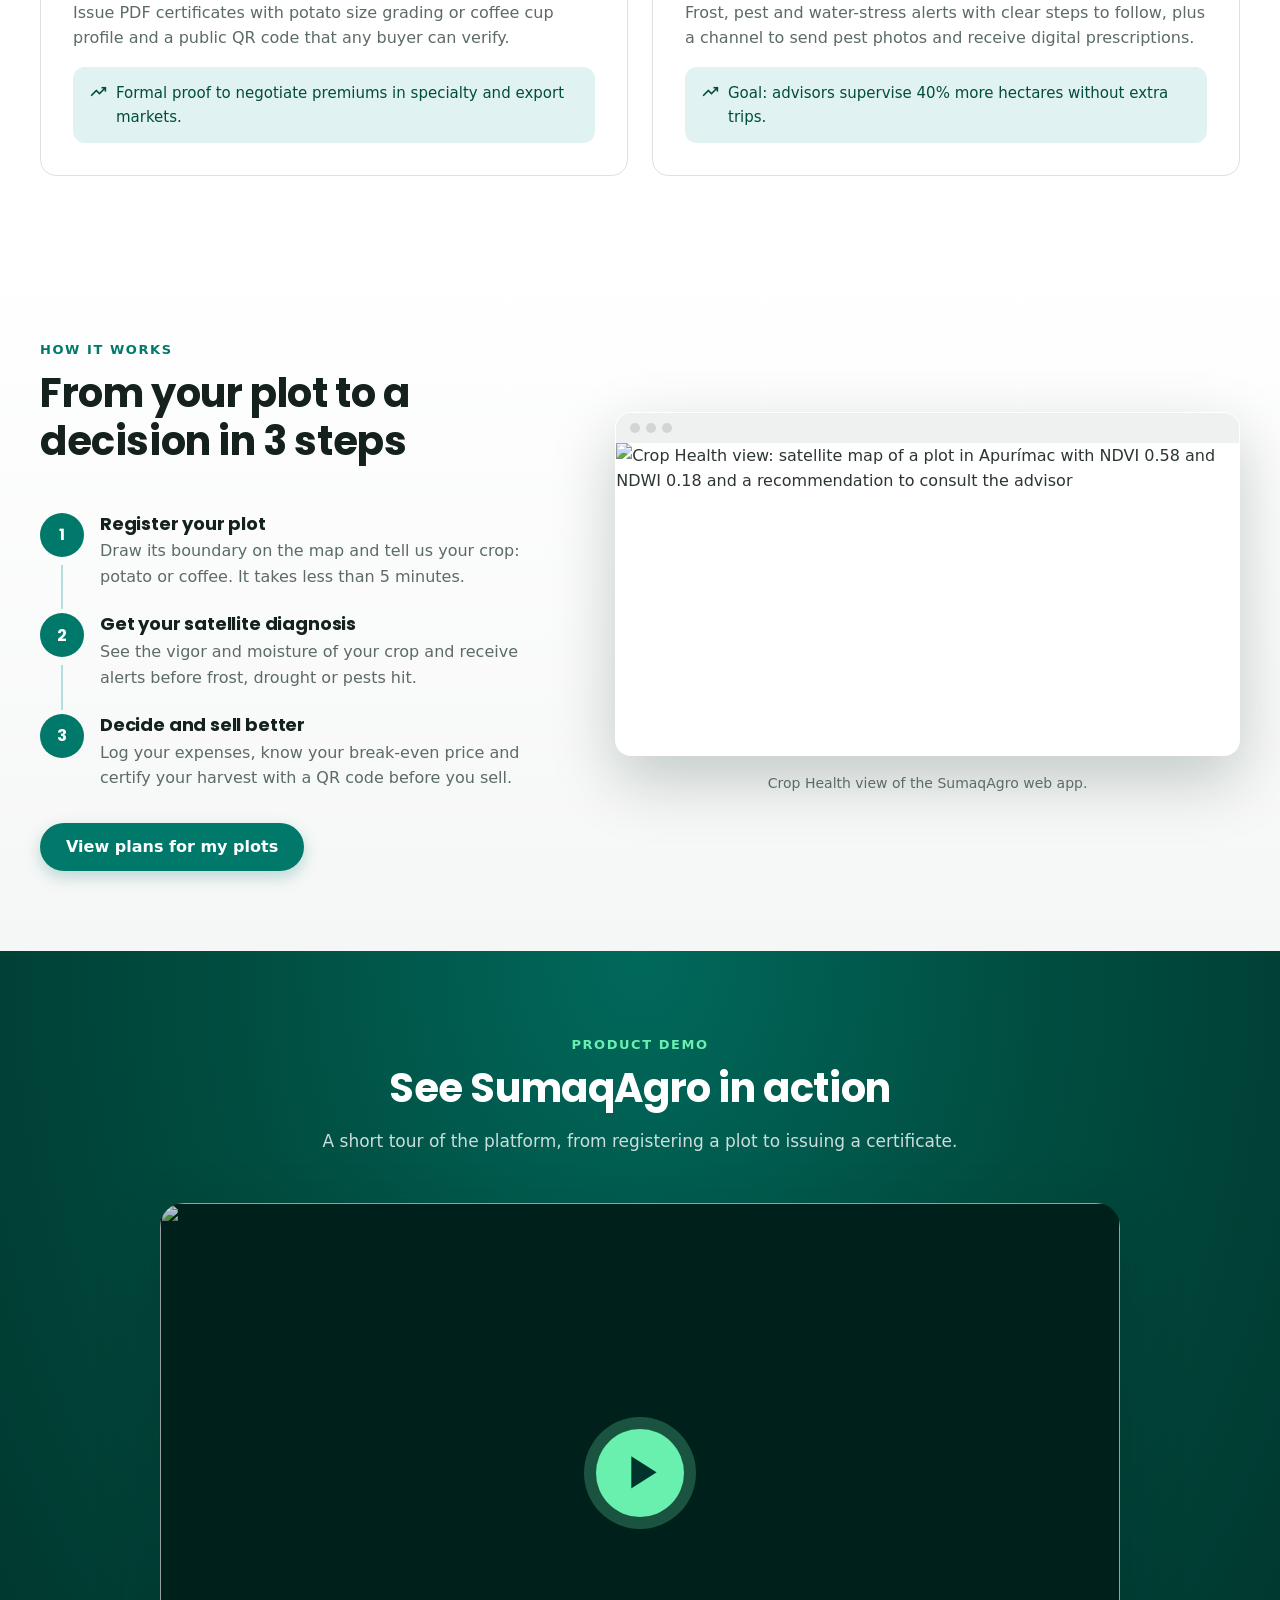
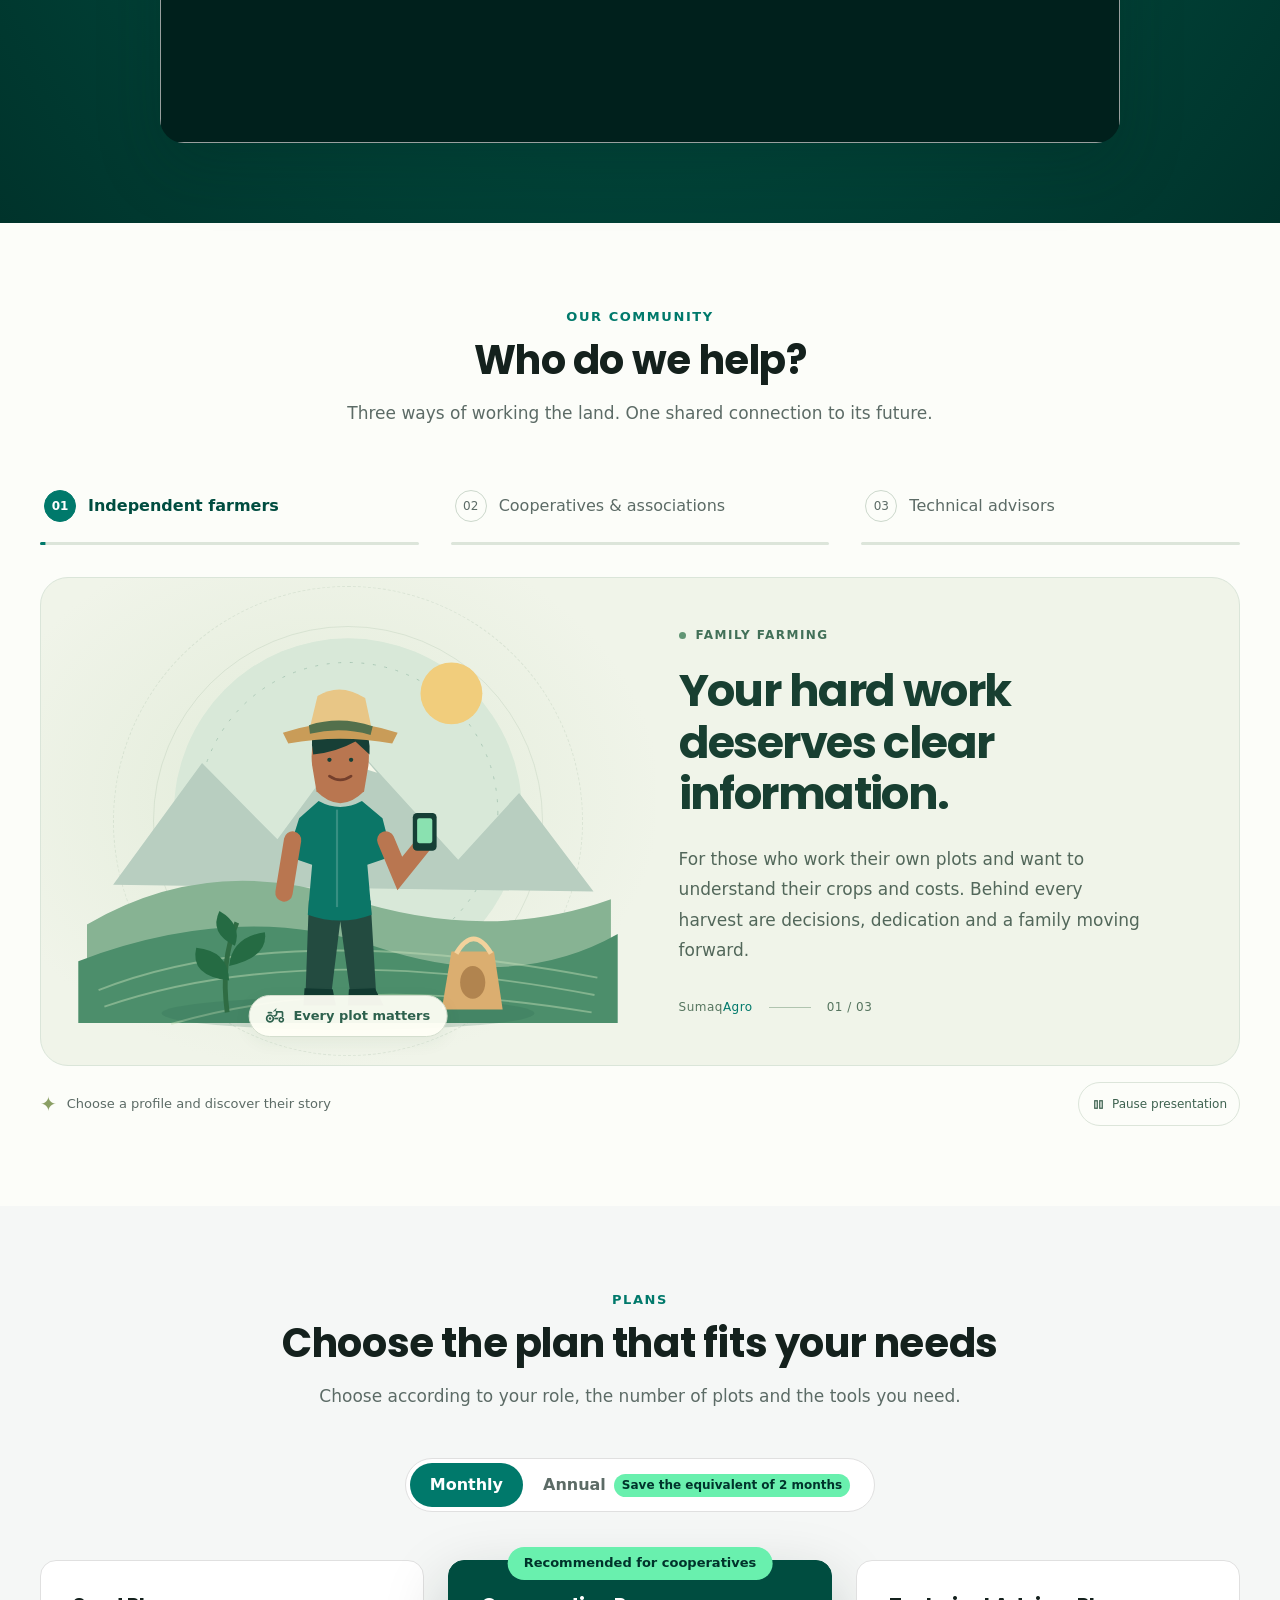
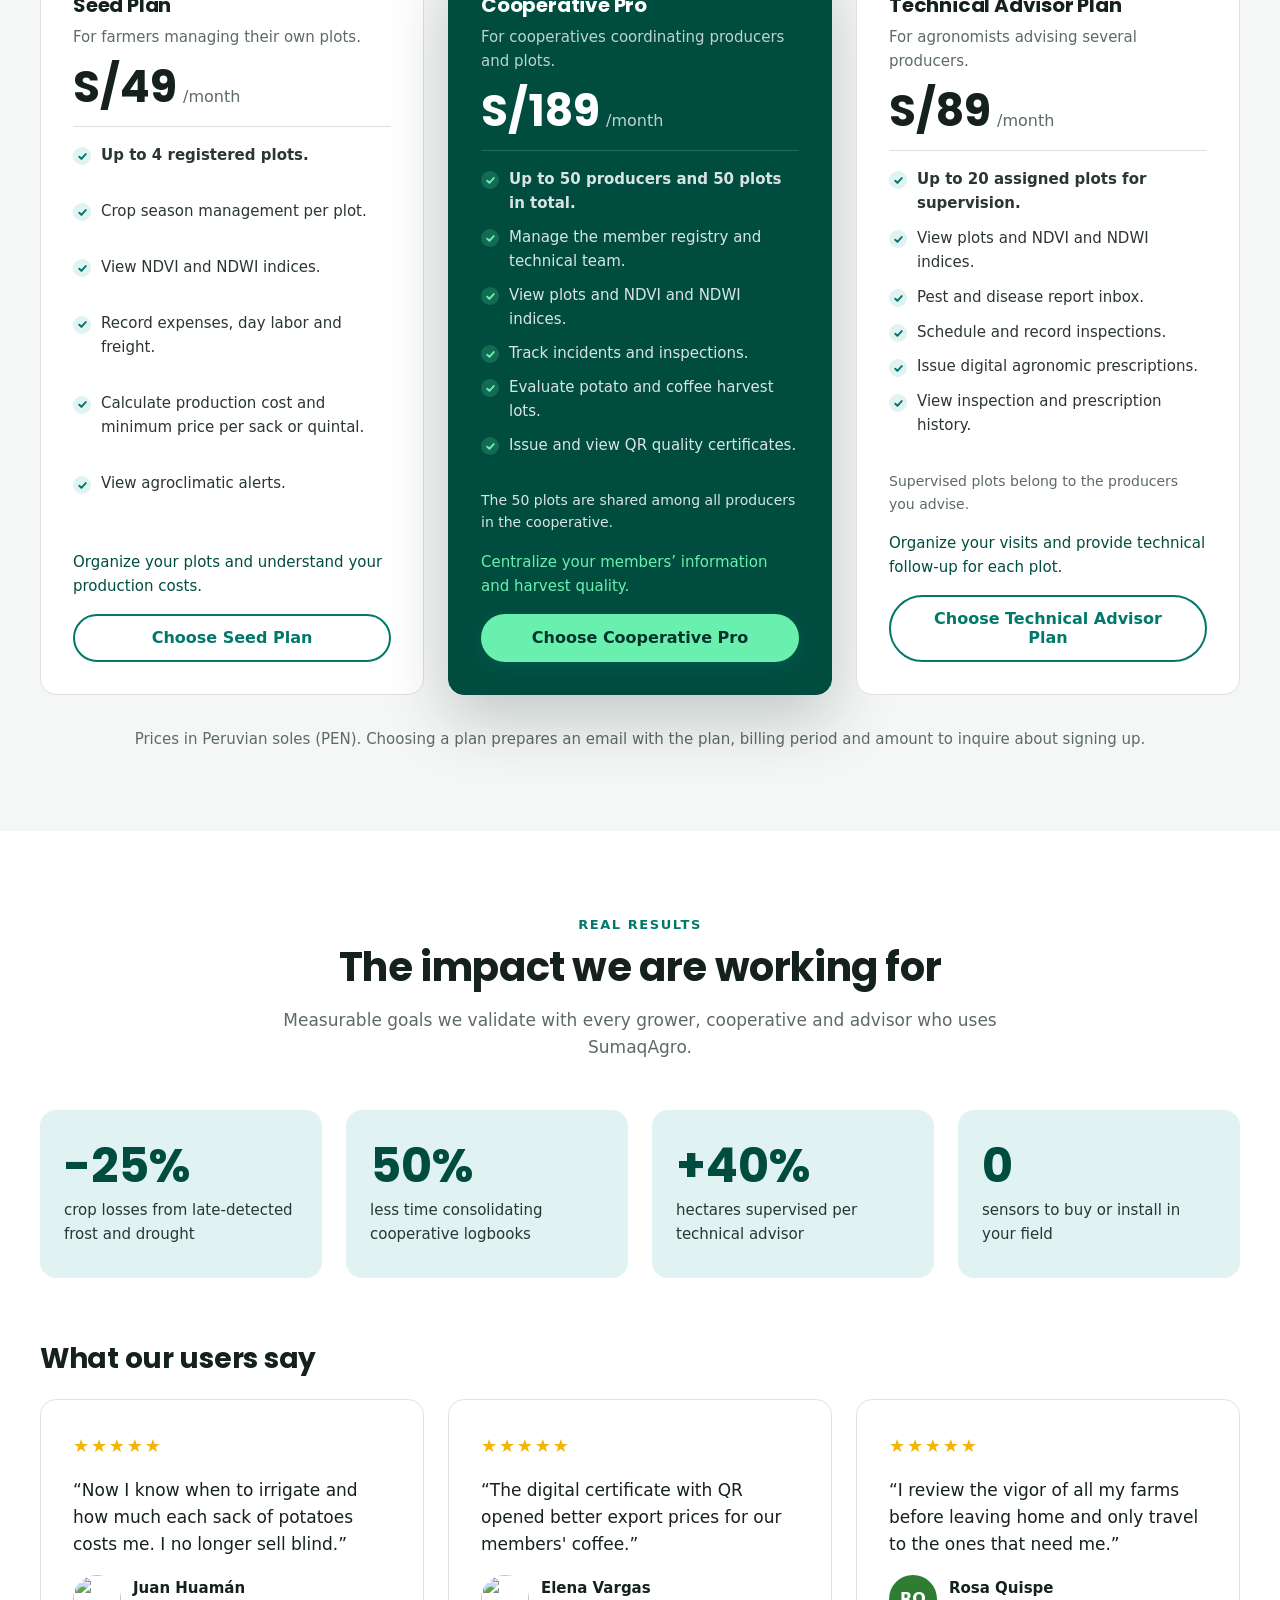
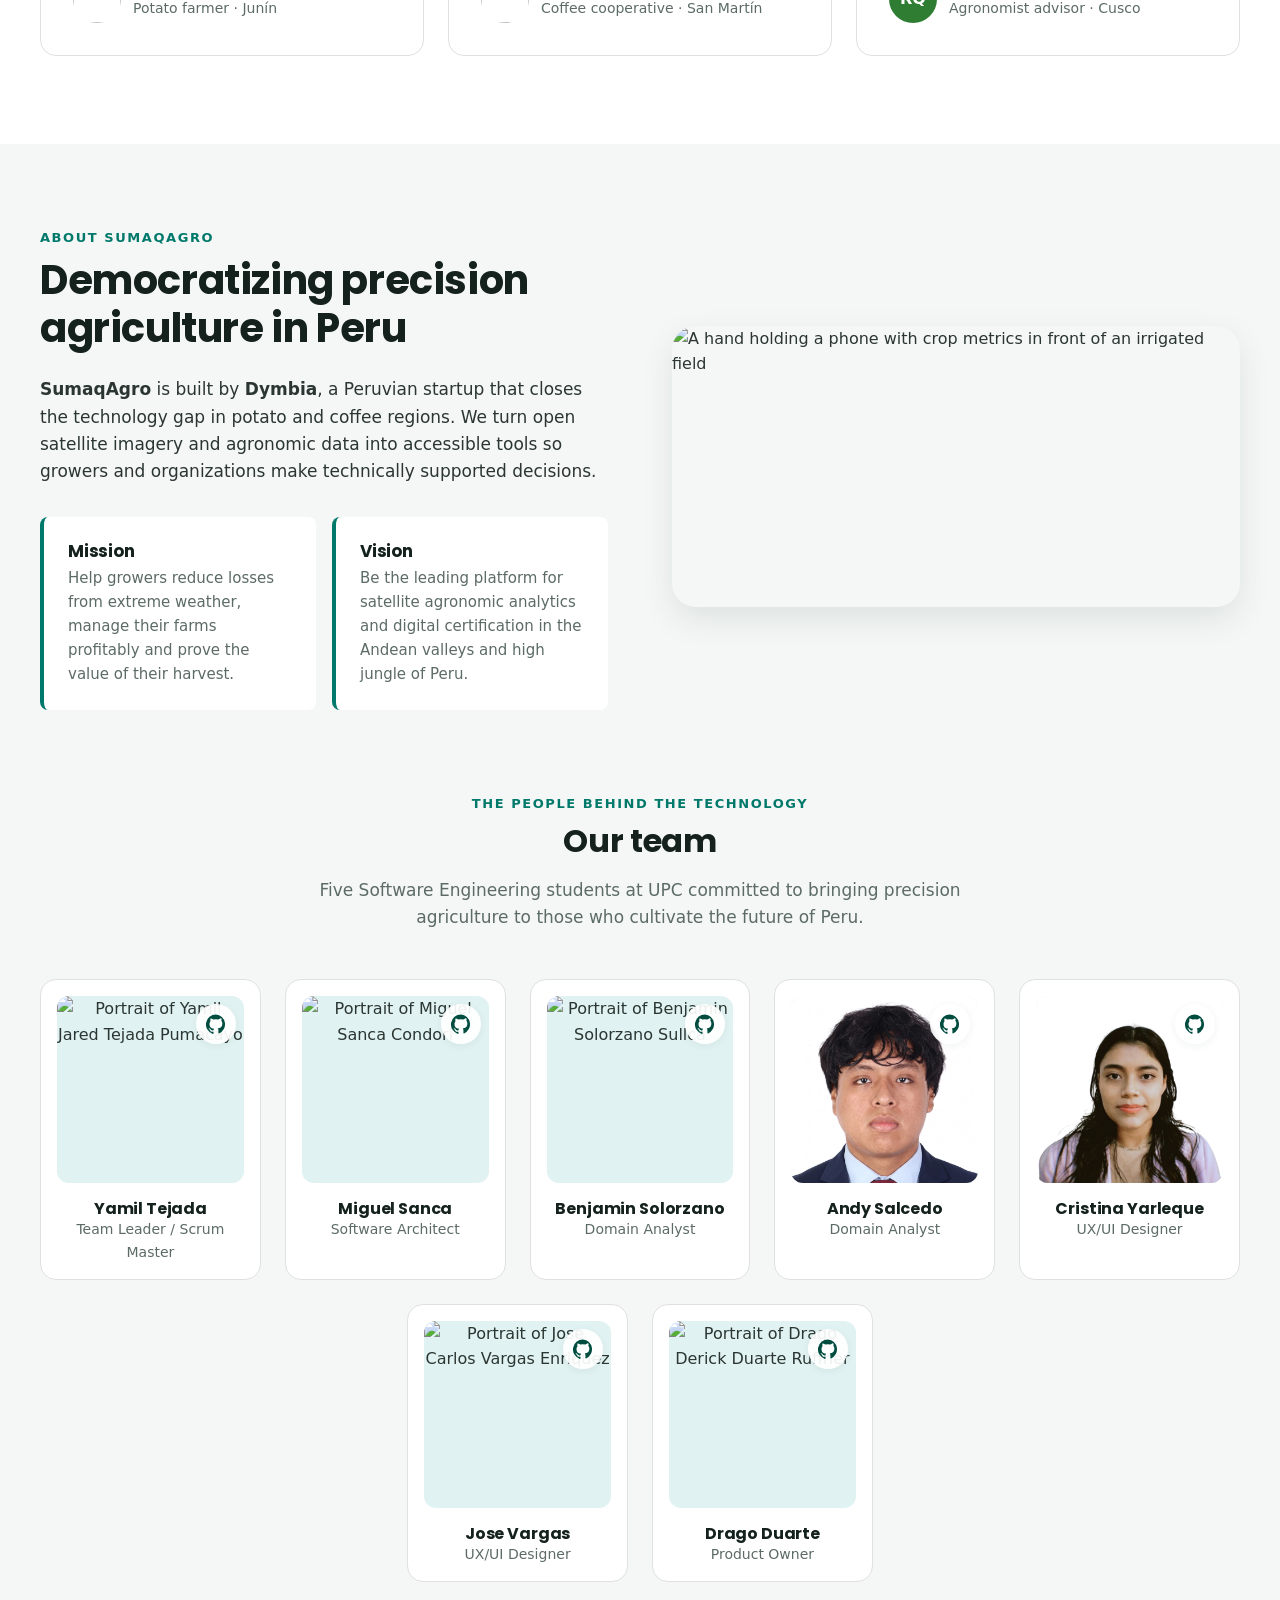
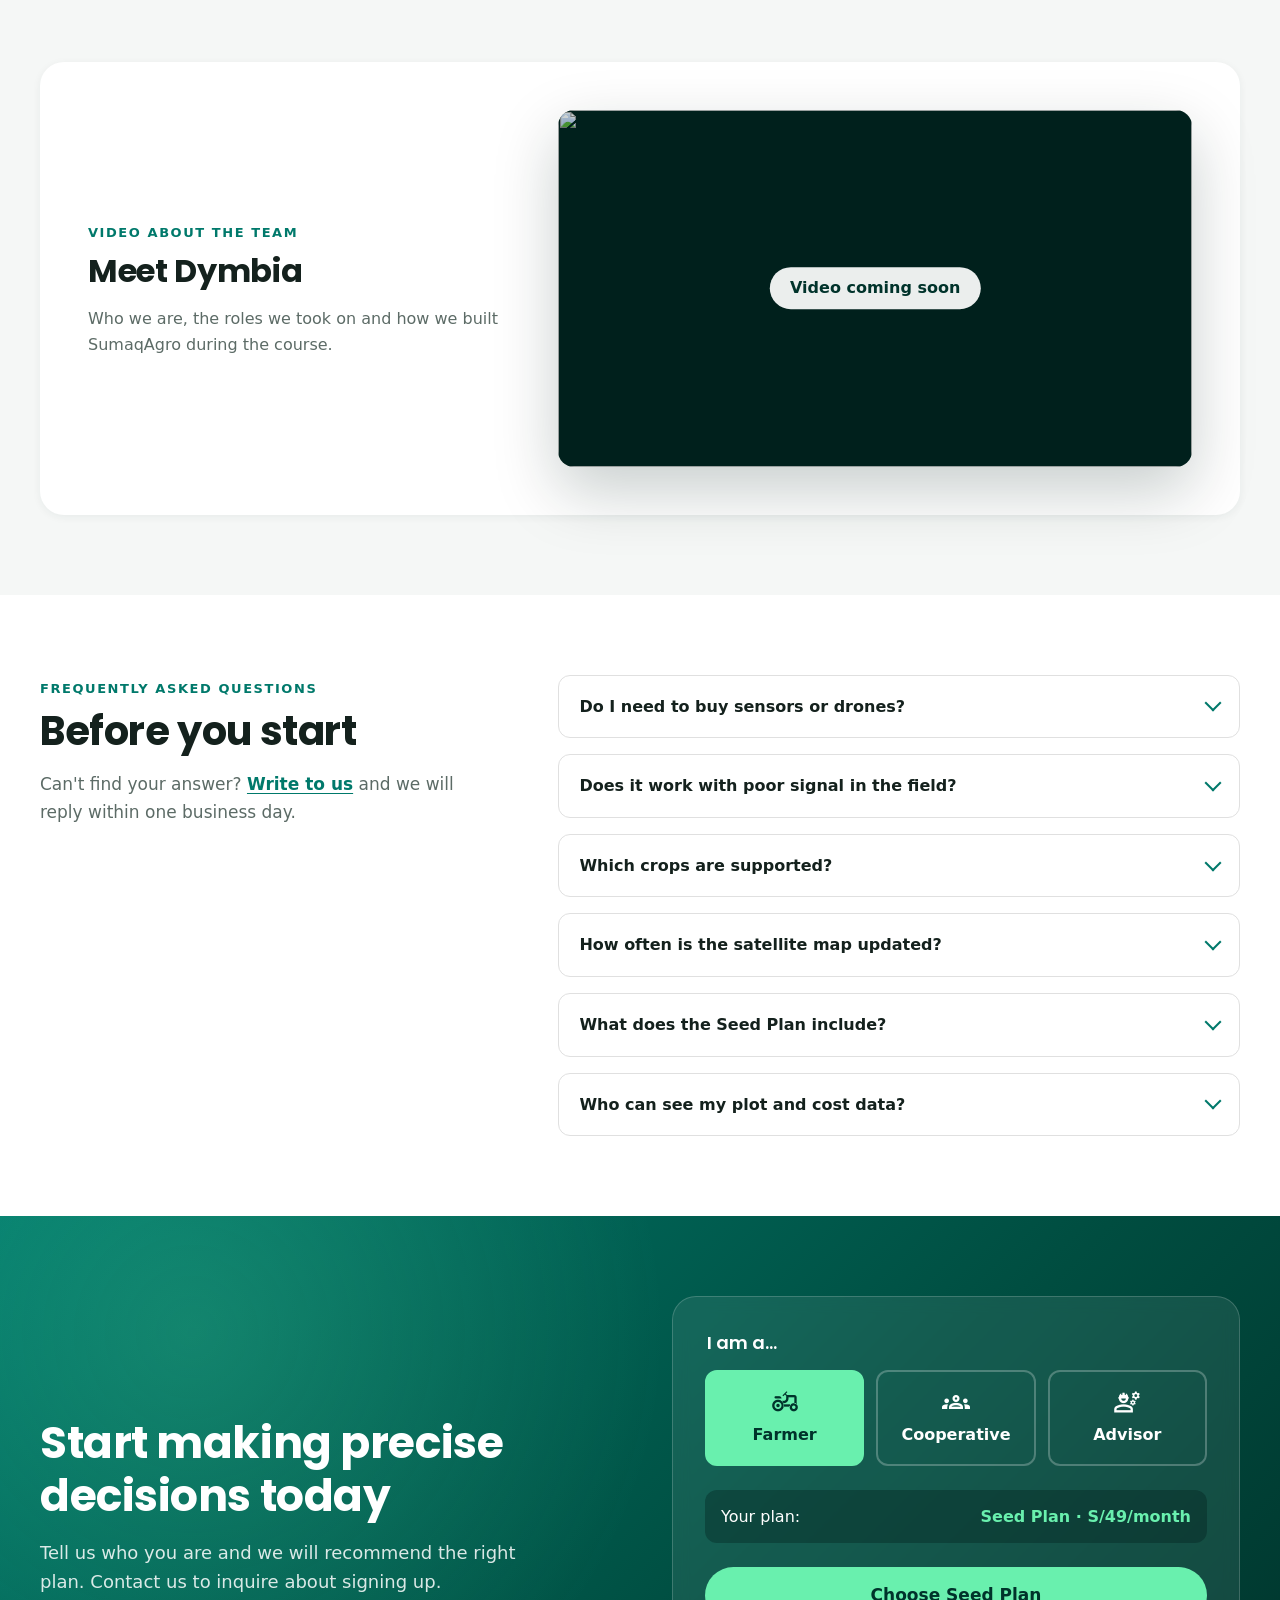
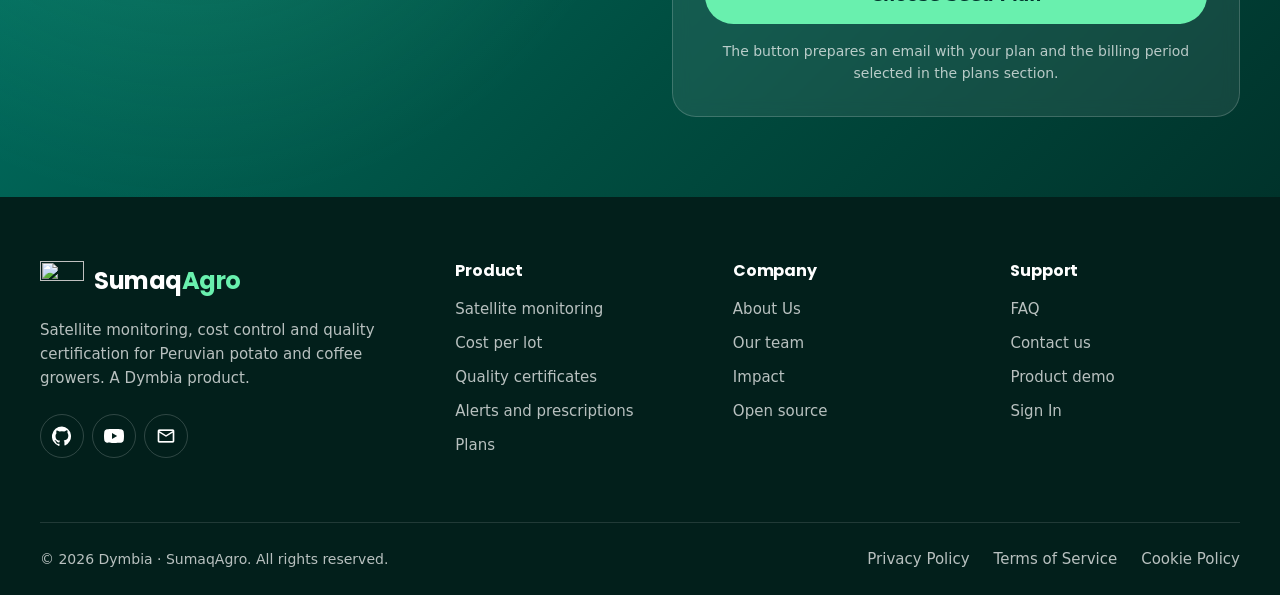
==== commit 8d7c6a2e: "fix(landing): center team cards and keep FAQ closed by default" ====
--- a/public/index.html
+++ b/public/index.html
@@ -665,7 +665,7 @@
                     <p class="section-lead" data-i18n="faq_desc">Can't find your answer? <a href="mailto:contacto@sumaqagro.pe">Write to us</a> and we will reply within one business day.</p>
                 </header>
                 <div class="faq__list">
-                    <details class="faq-item" open>
+                    <details class="faq-item">
                         <summary data-i18n="faq1_q">Do I need to buy sensors or drones?</summary>
                         <p data-i18n="faq1_a">No. SumaqAgro works only with open satellite imagery (Sentinel-2) and the data you log. You only need a phone or a computer with internet.</p>
                     </details>
--- a/public/assets/styles/styles.css
+++ b/public/assets/styles/styles.css
@@ -1967,12 +1967,16 @@
 }
 
 .team__grid {
-    display: grid;
-    grid-template-columns: repeat(5, minmax(0, 1fr));
+    --team-columns: 5;
+    display: flex;
+    flex-wrap: wrap;
+    justify-content: center;
     gap: var(--space-l);
 }
 
 .team-card {
+    flex: 0 0 calc((100% - (var(--team-columns) - 1) * var(--space-l)) / var(--team-columns));
+    min-width: 0;
     position: relative;
     padding: var(--space-m);
     border: 1px solid var(--color-border);
@@ -2611,7 +2615,7 @@
     }
 
     .team__grid {
-        grid-template-columns: repeat(3, minmax(0, 1fr));
+        --team-columns: 3;
     }
 
     .testimonials__track {
@@ -2644,7 +2648,7 @@
     }
 
     .team__grid {
-        grid-template-columns: repeat(2, minmax(0, 1fr));
+        --team-columns: 2;
     }
 
     .team-video {
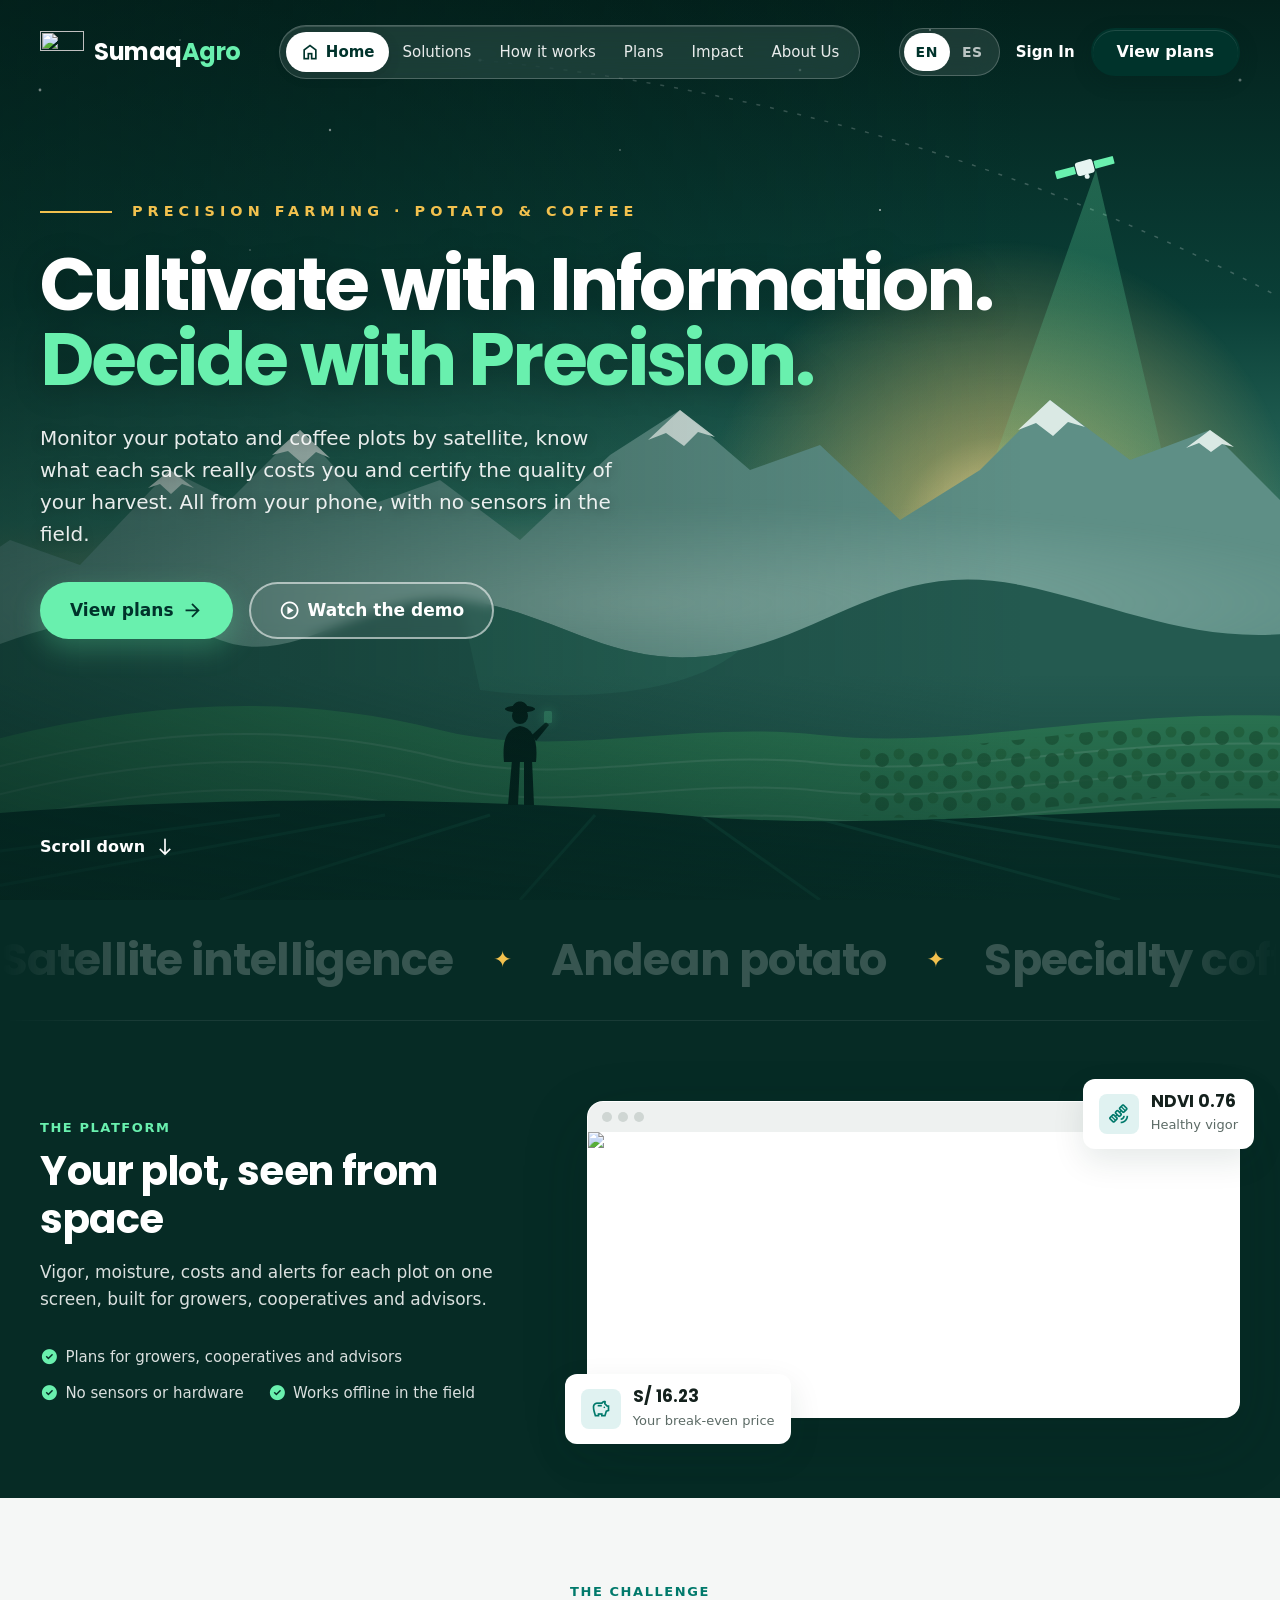
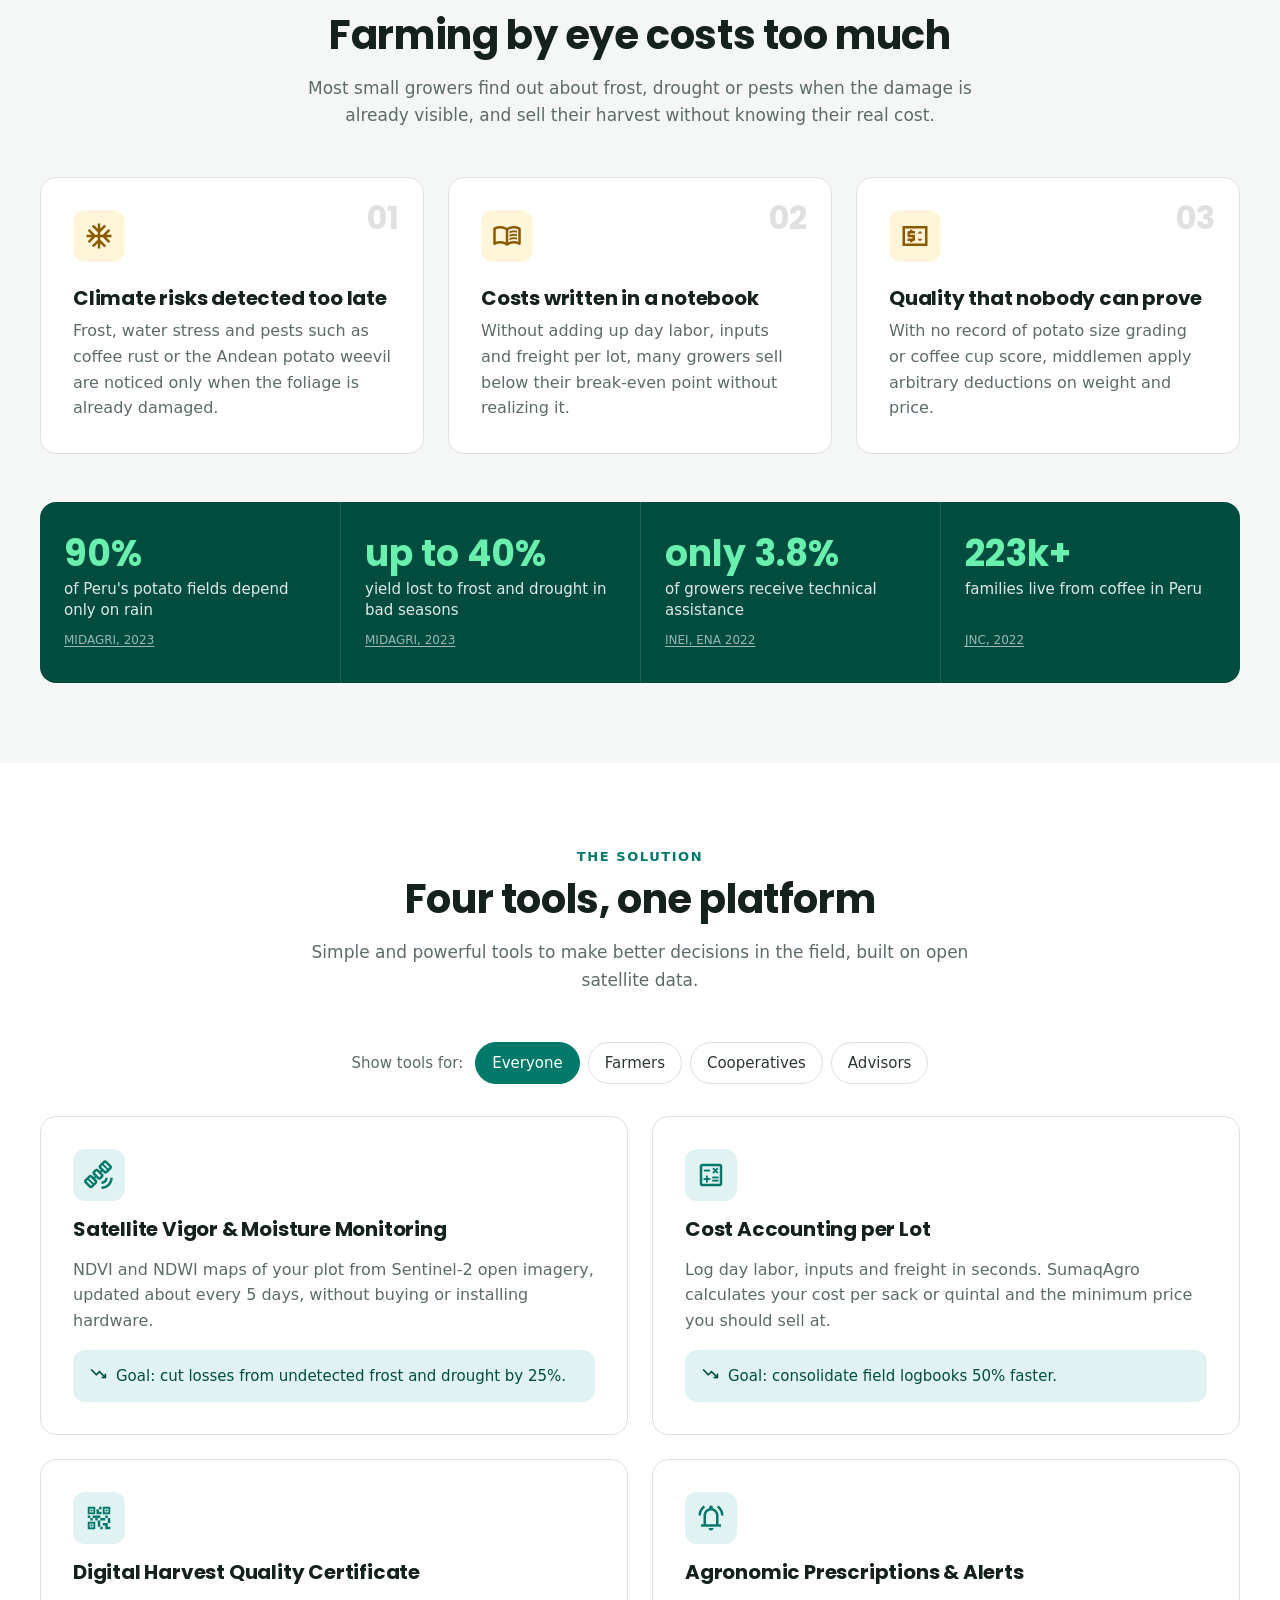
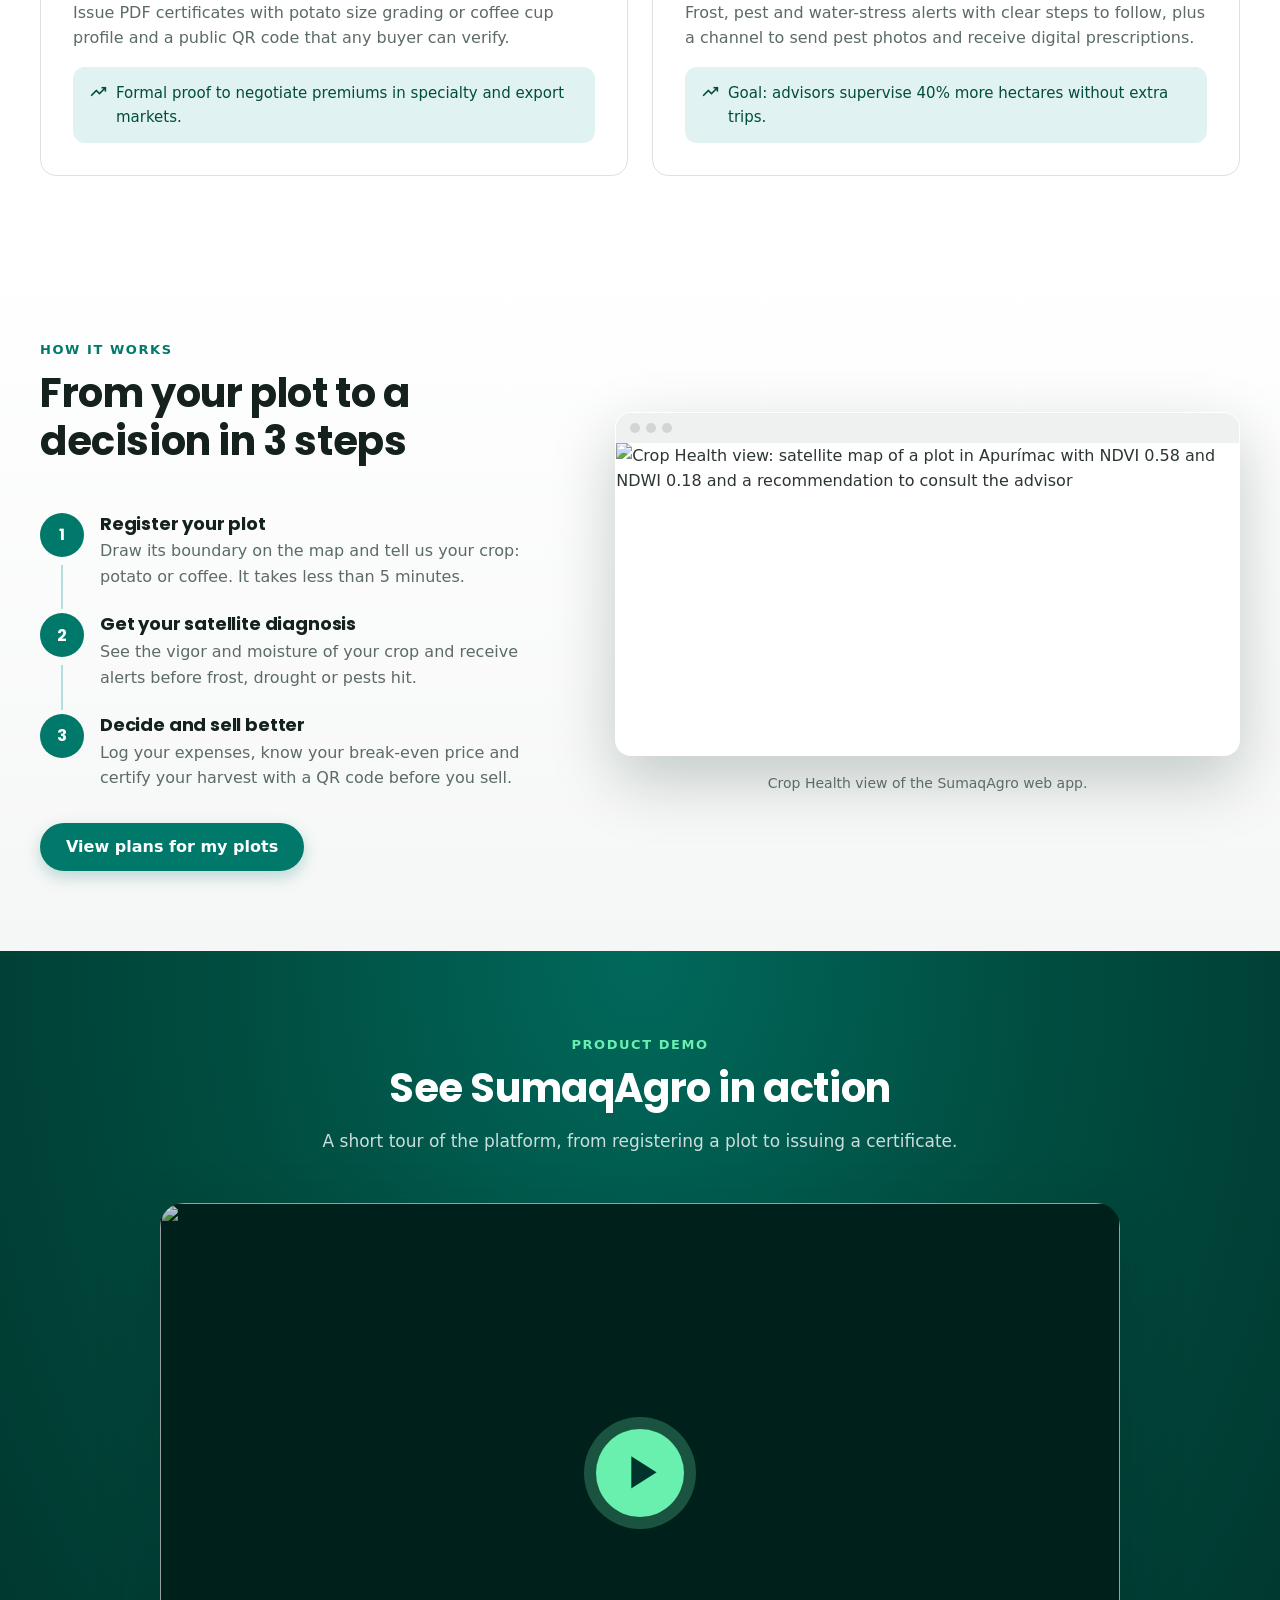
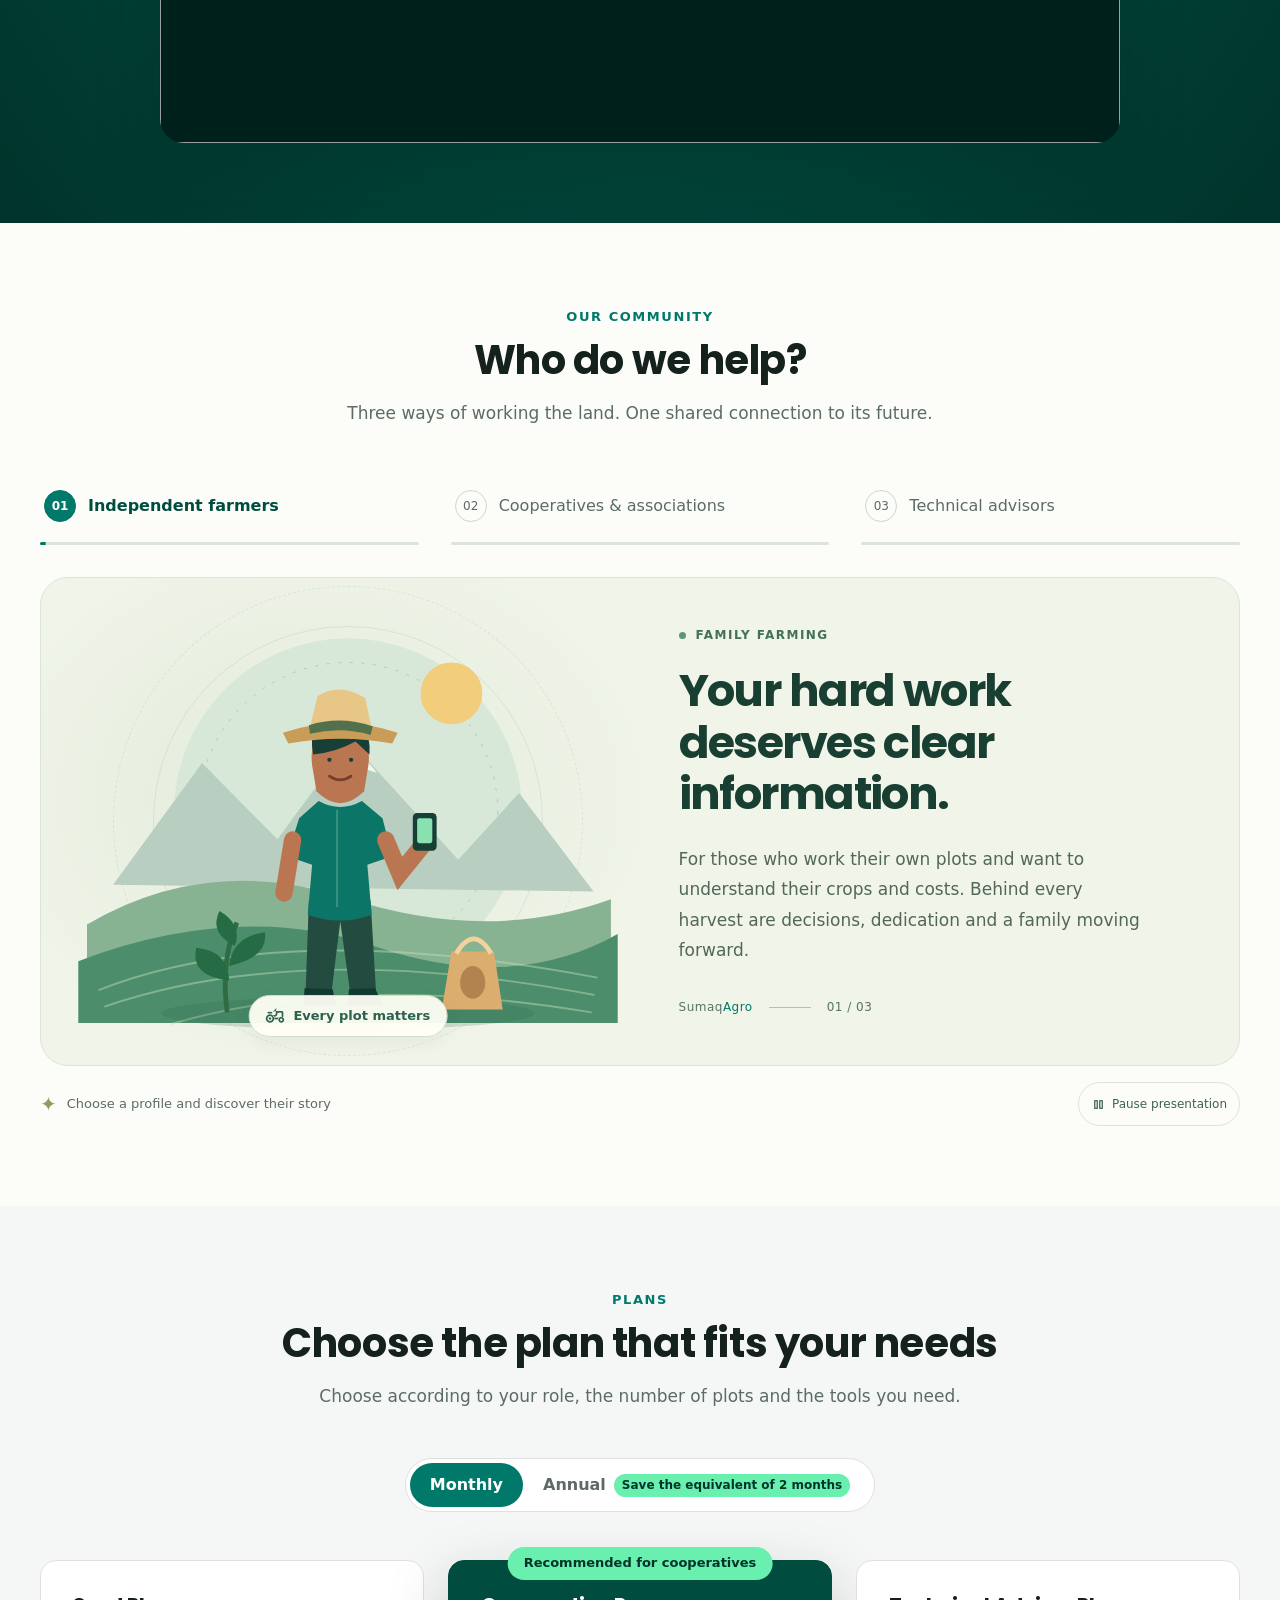
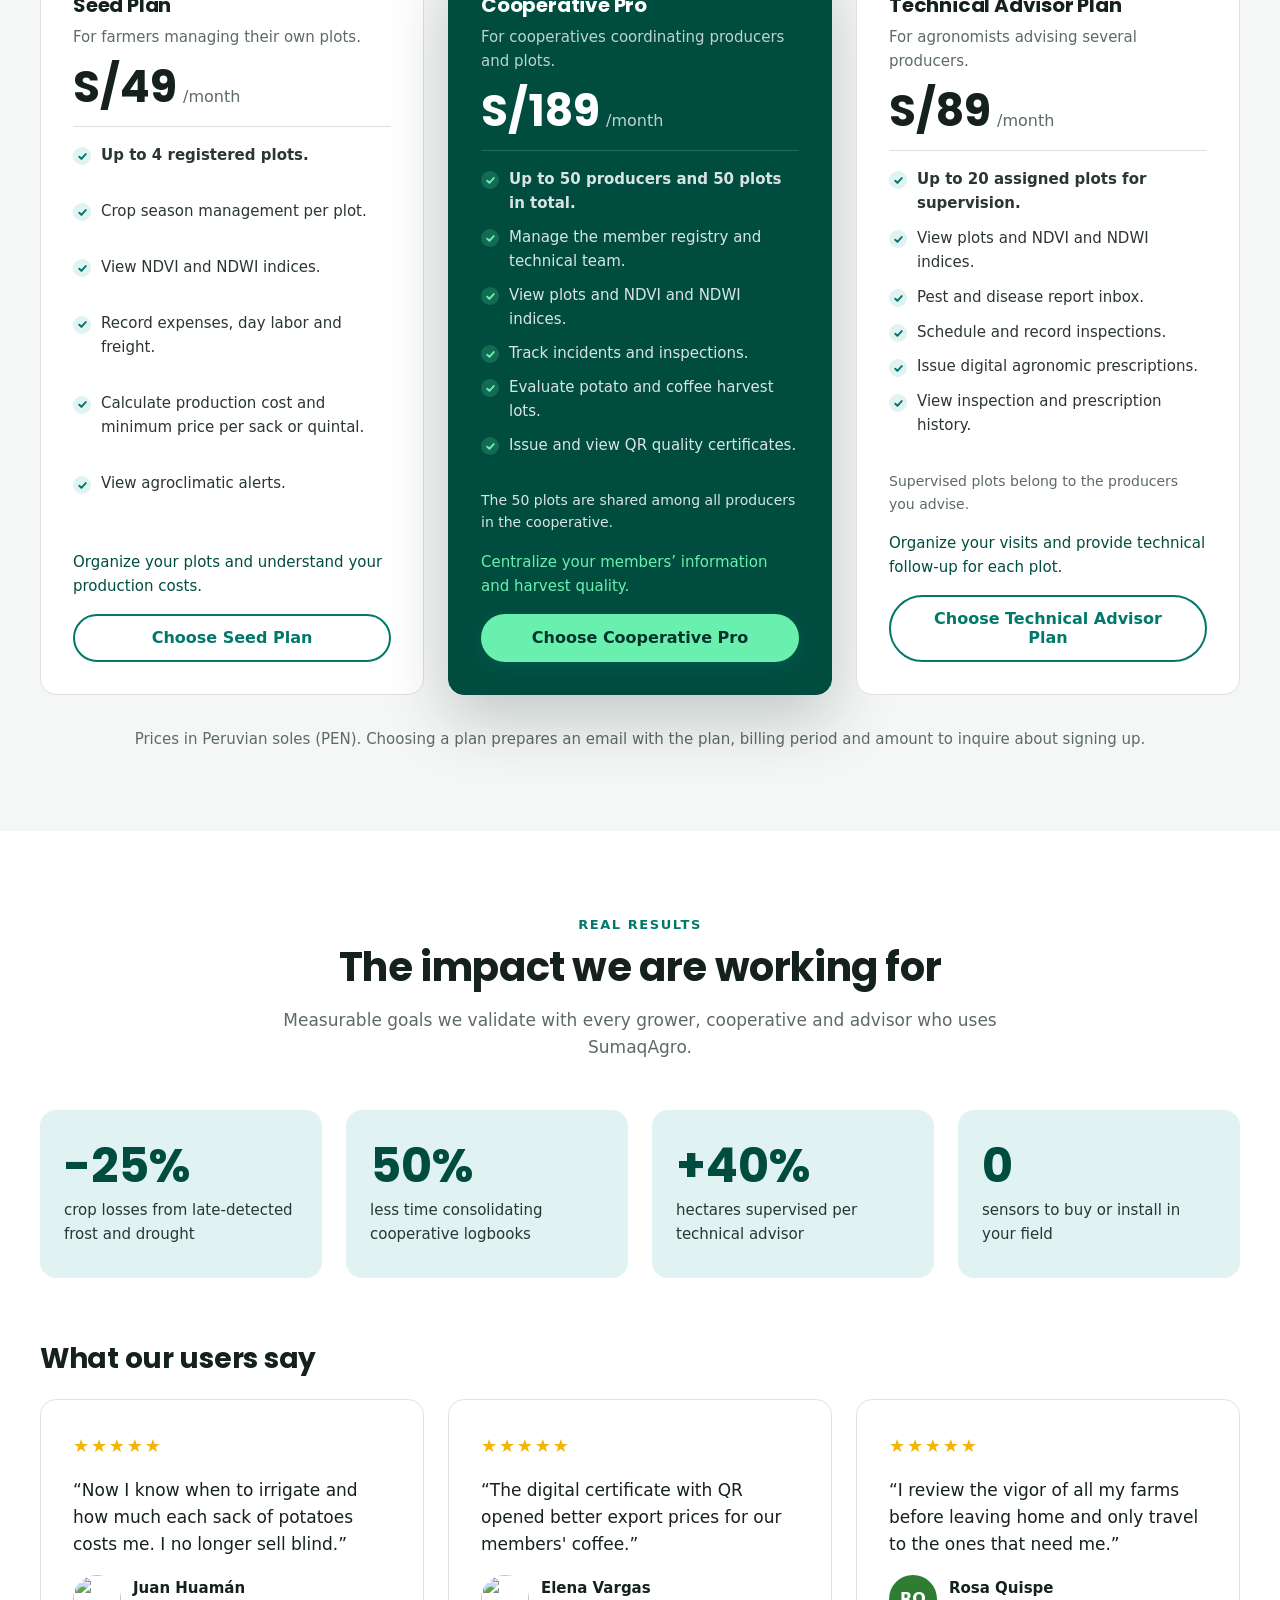
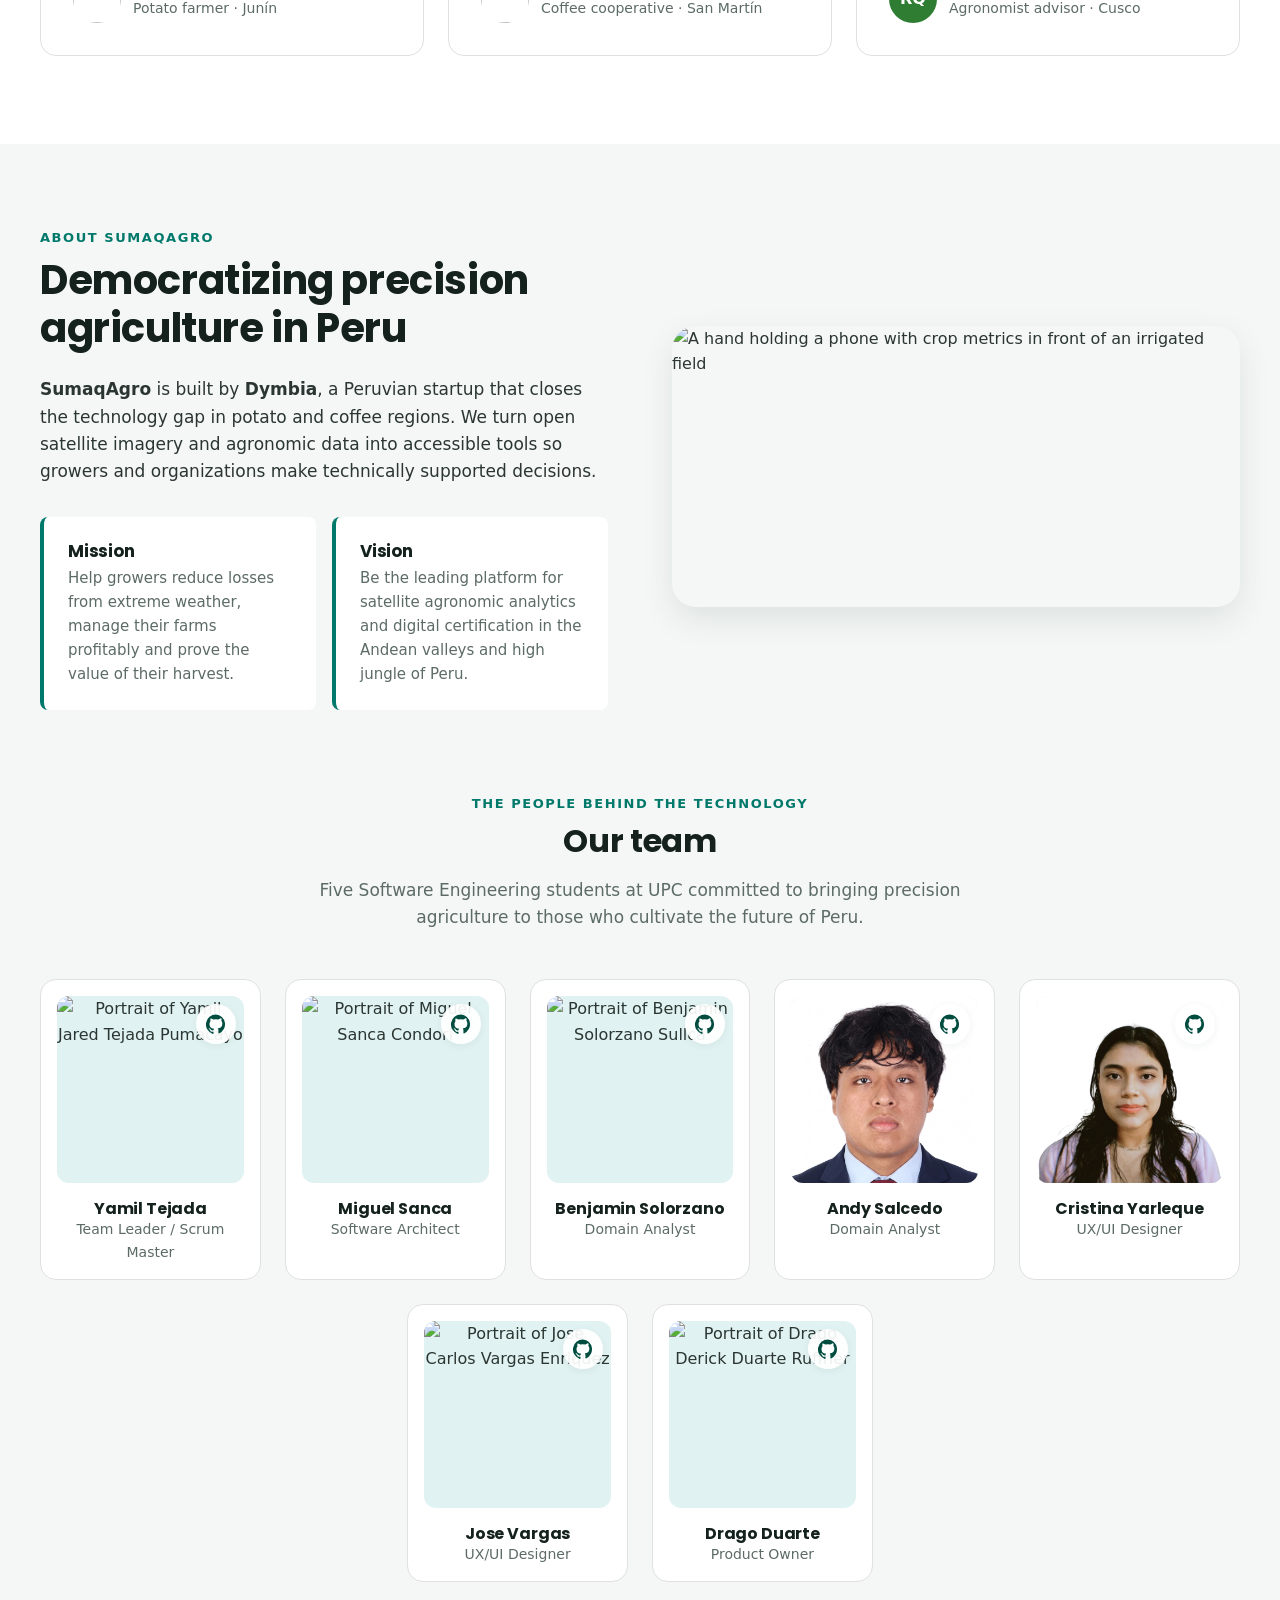
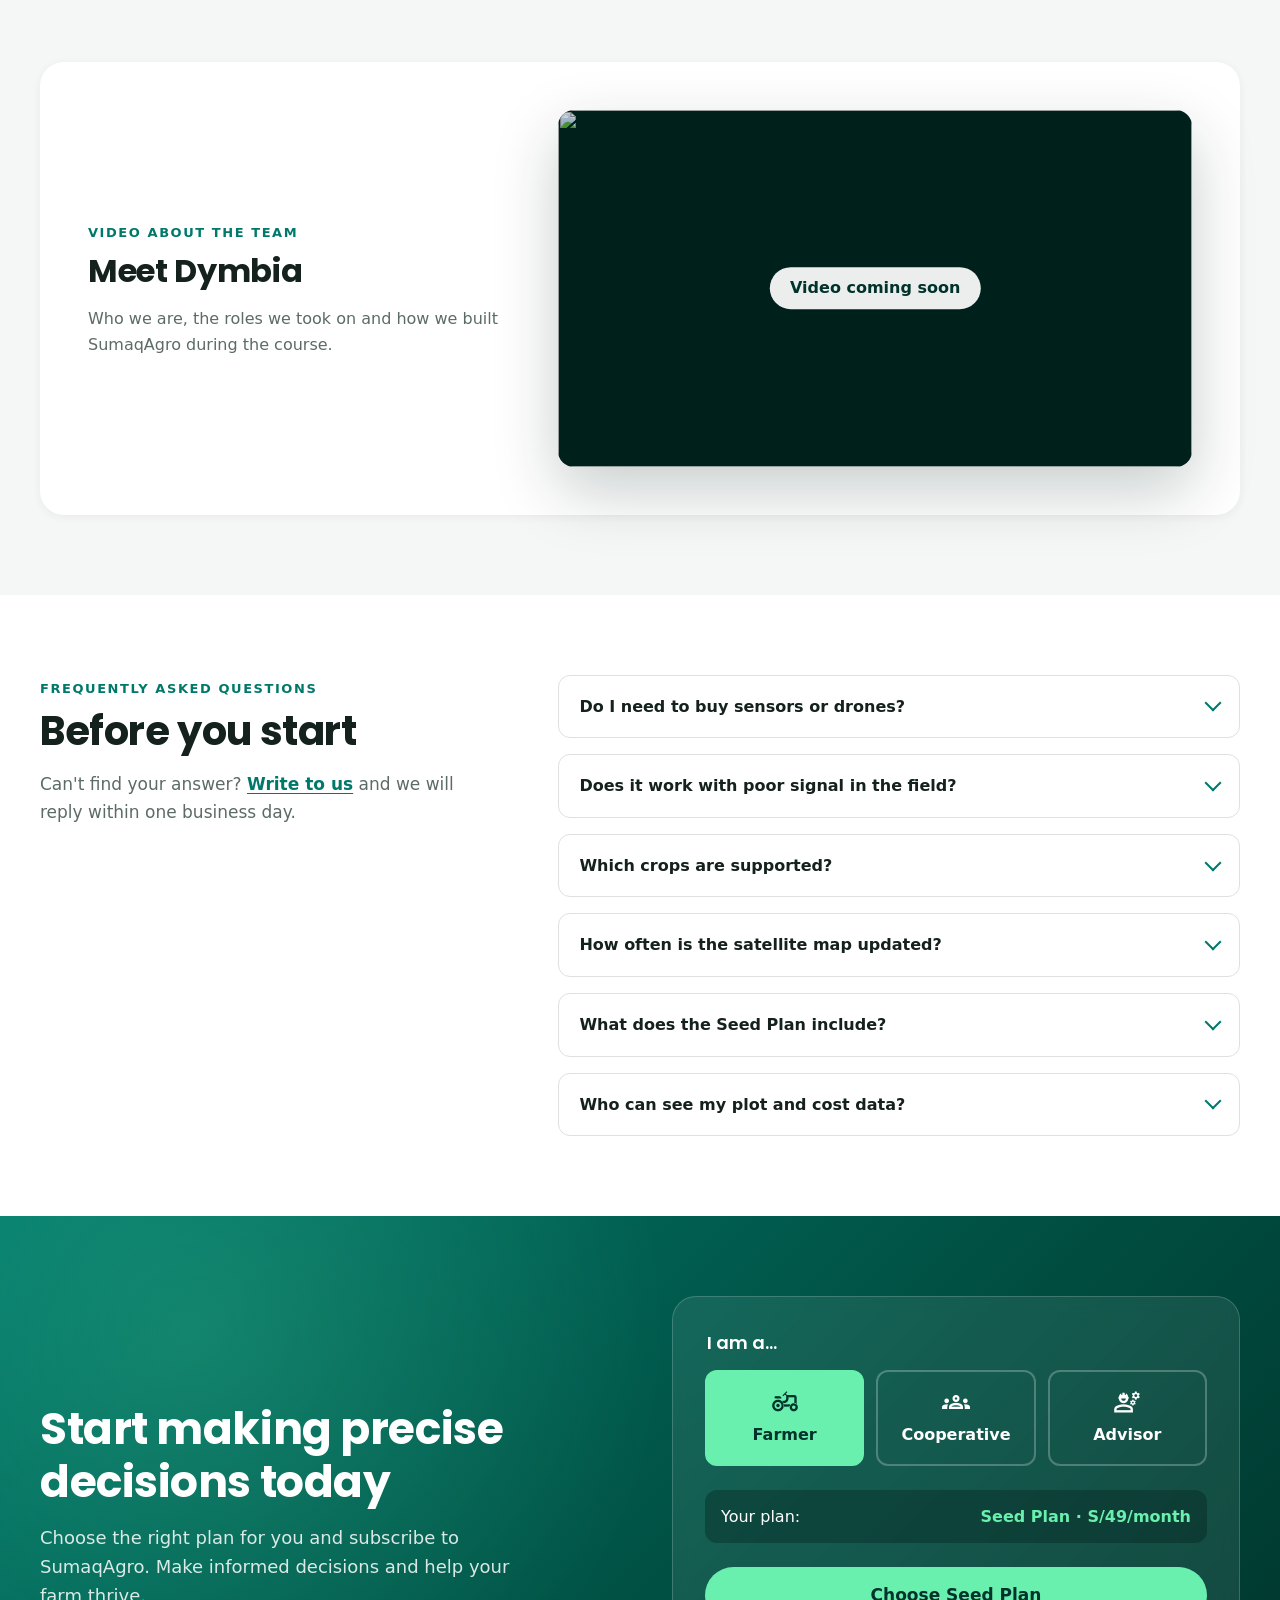
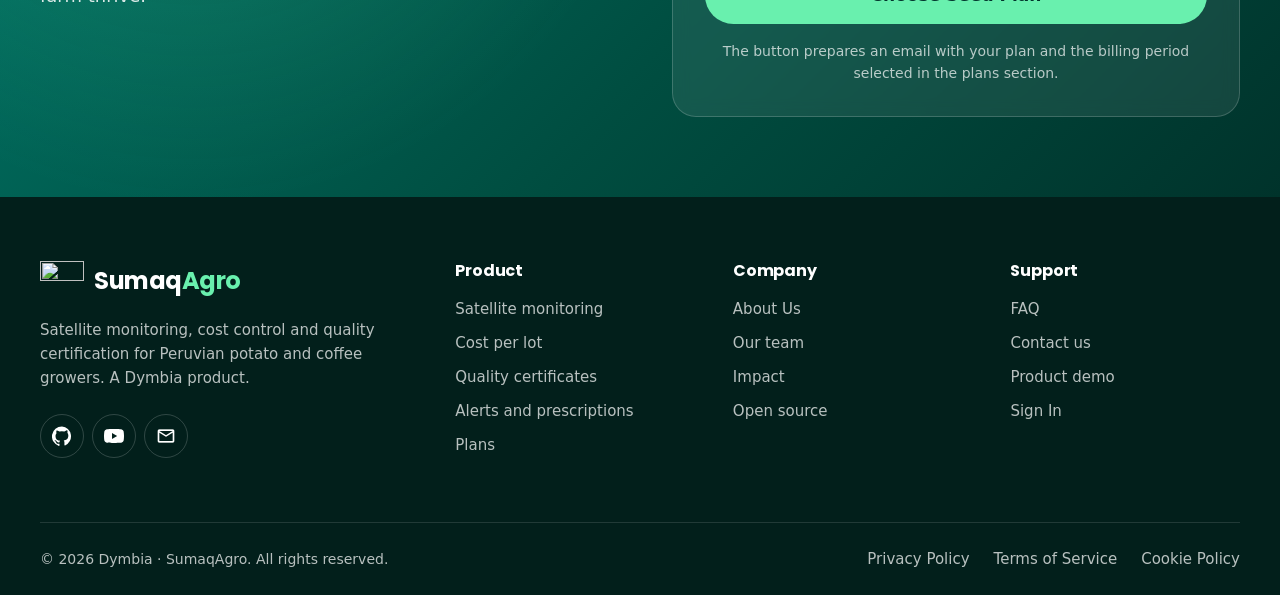
==== commit afb1a1e3: "fix(landing): improve subscription CTA copy" ====
--- a/public/index.html
+++ b/public/index.html
@@ -698,7 +698,7 @@
             <div class="container cta__grid">
                 <div class="cta__copy">
                     <h2 id="cta-title" data-i18n="cta_title">Start making precise decisions today</h2>
-                    <p data-i18n="cta_desc">Tell us who you are and we will recommend the right plan. Contact us to inquire about signing up.</p>
+                    <p data-i18n="cta_desc">Choose the right plan for you and subscribe to SumaqAgro. Make informed decisions and help your farm thrive.</p>
                 </div>
                 <div class="plan-finder">
                     <fieldset>
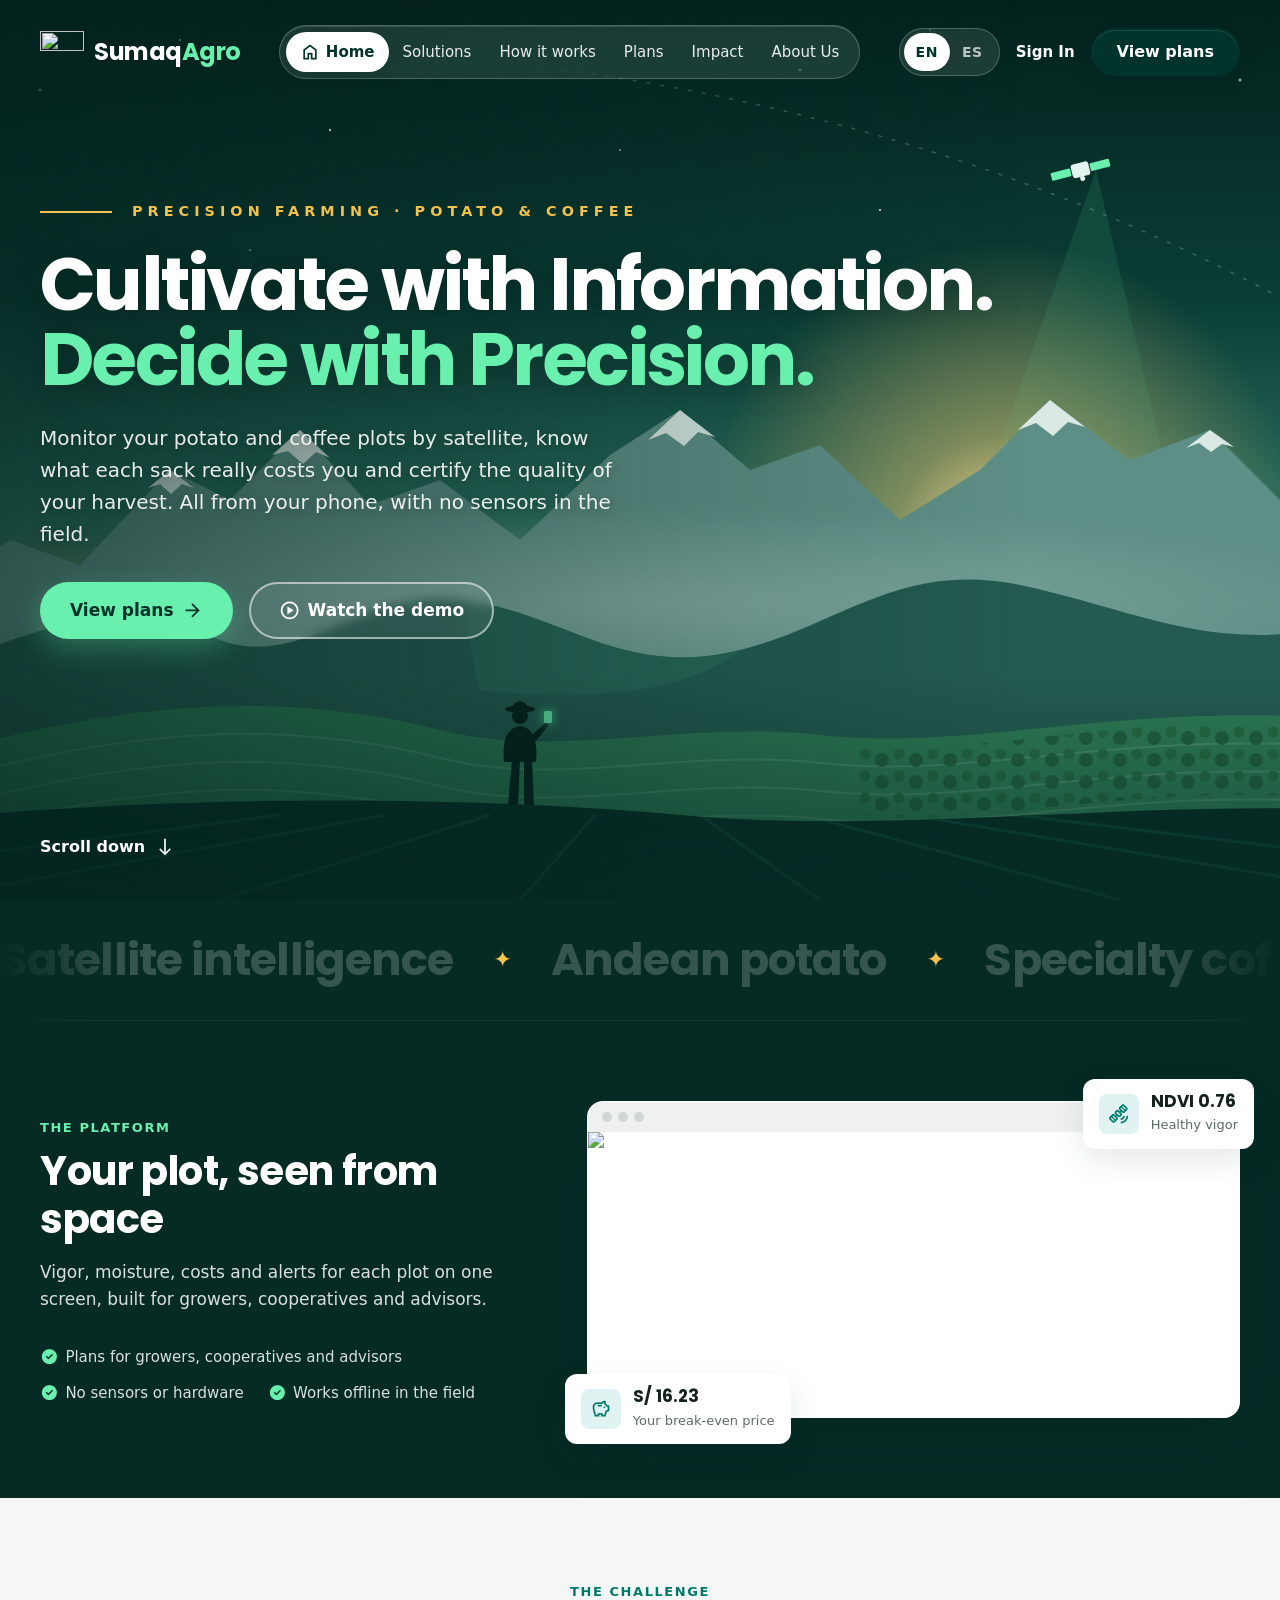
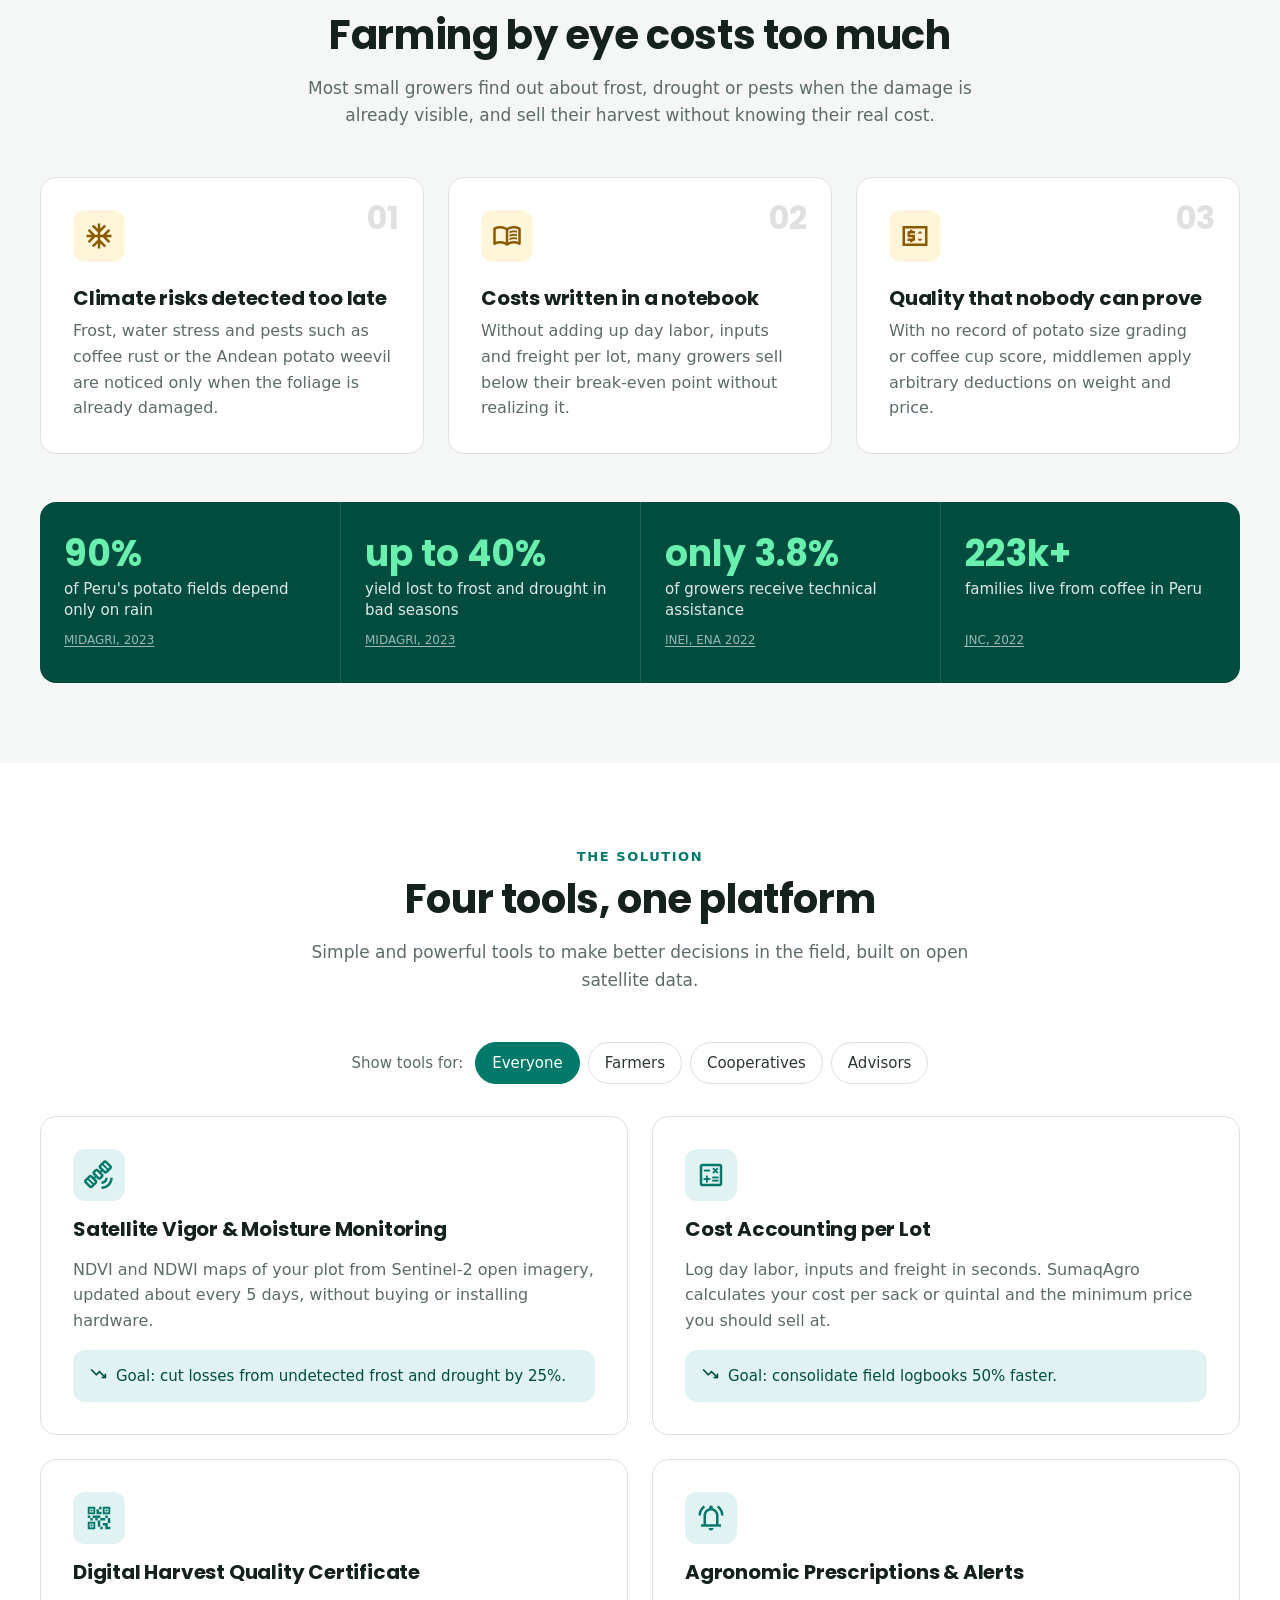
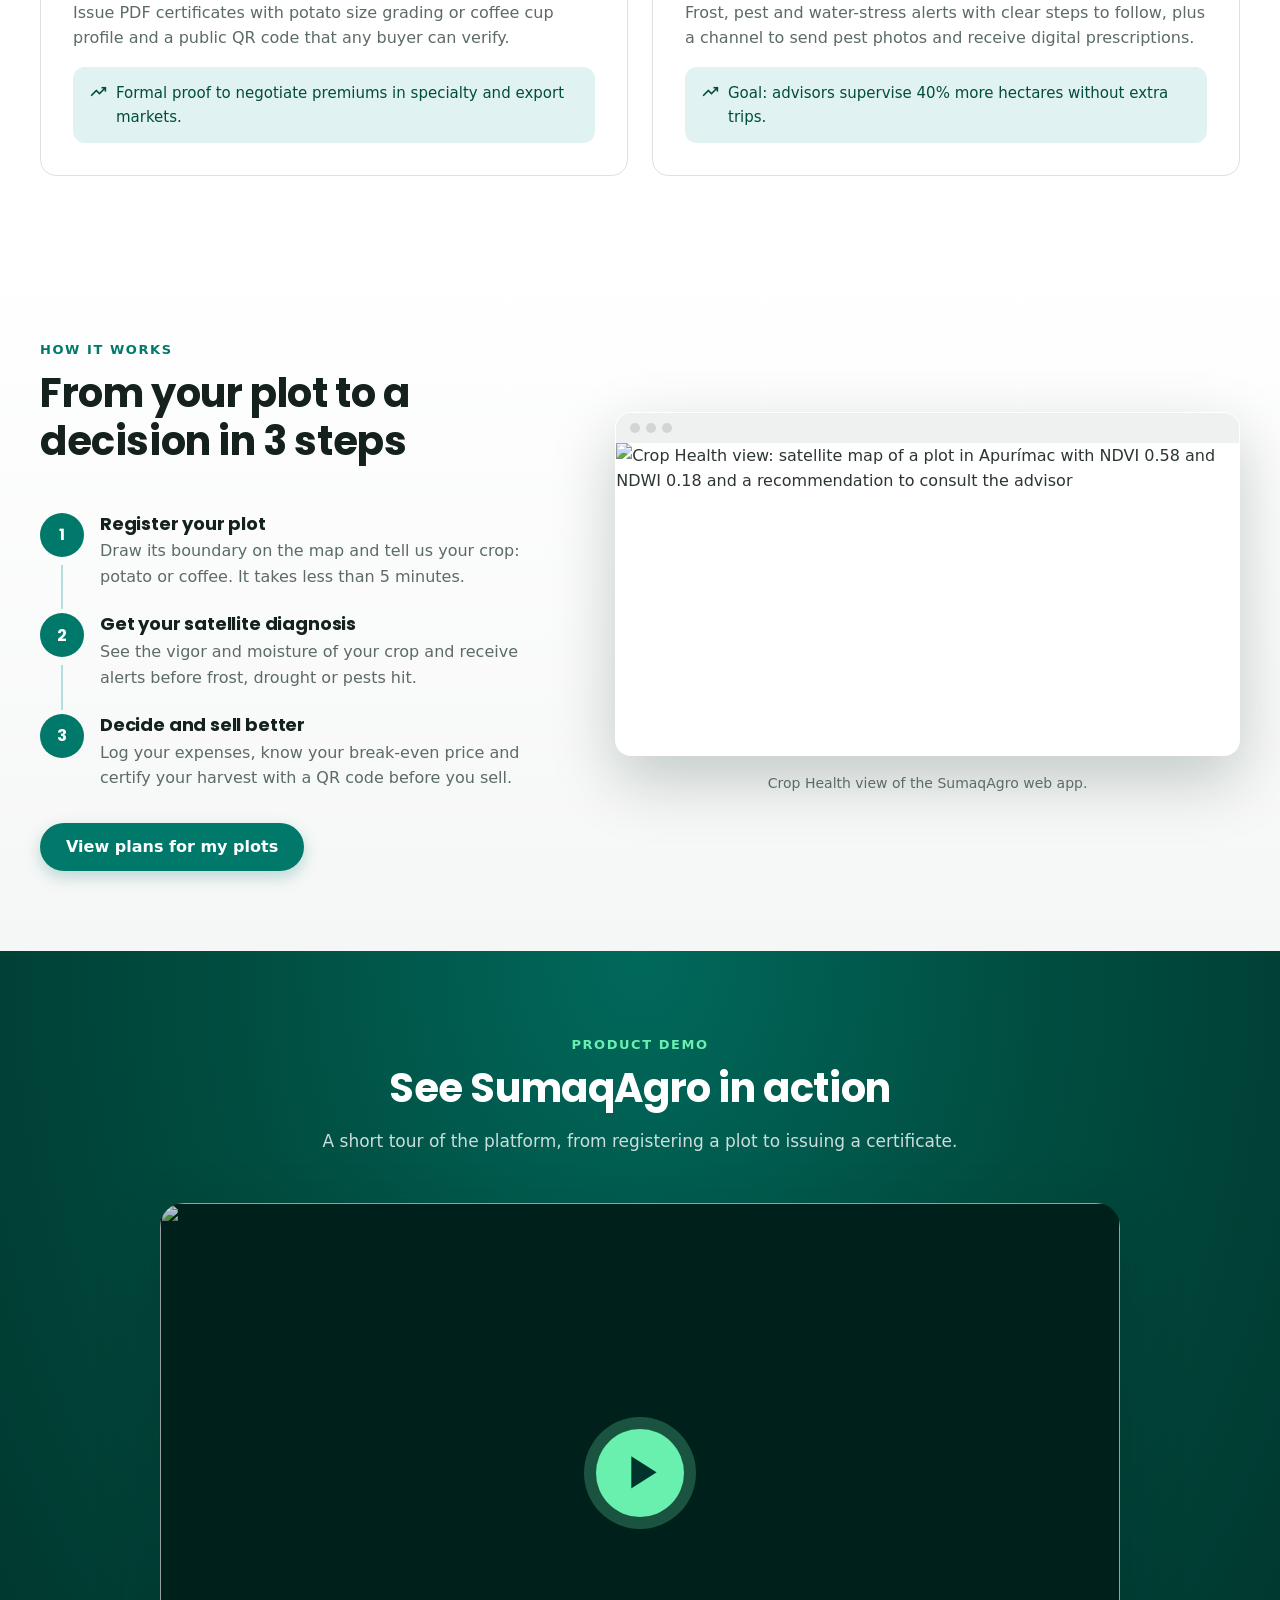
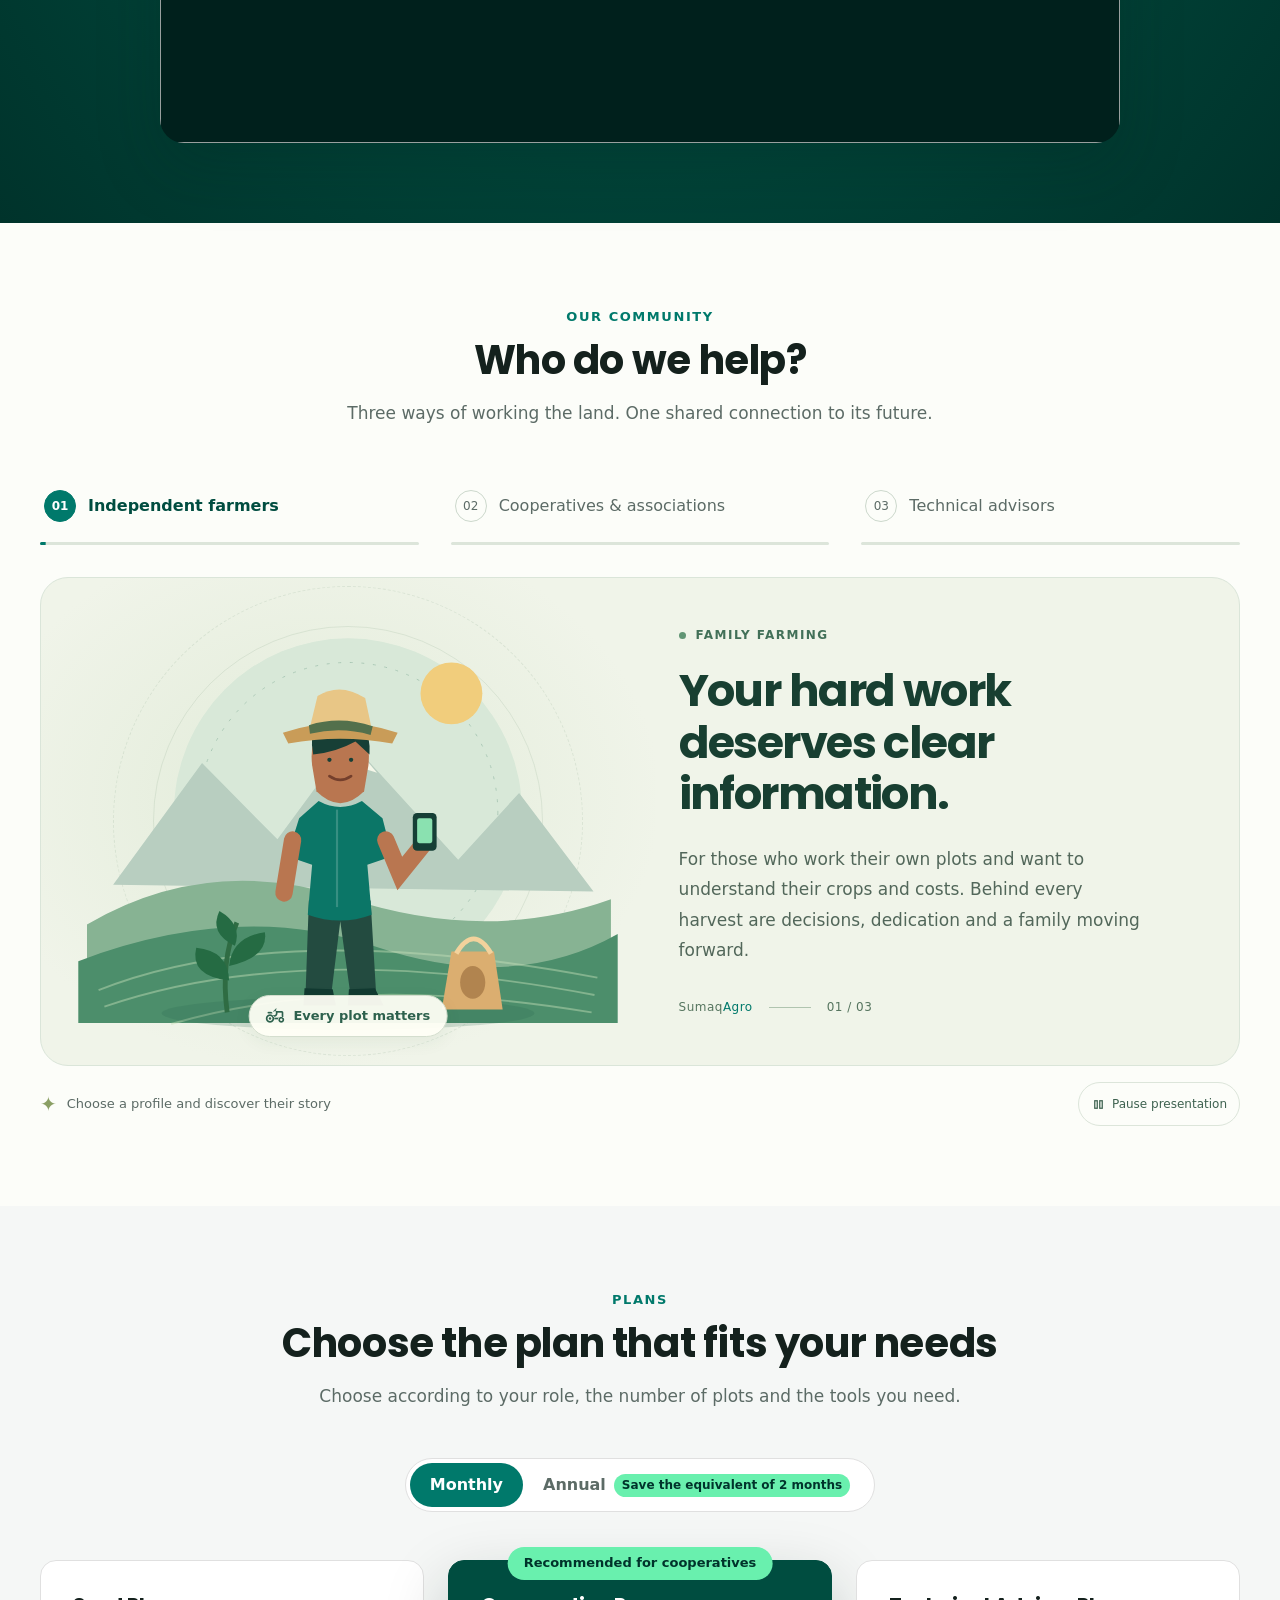
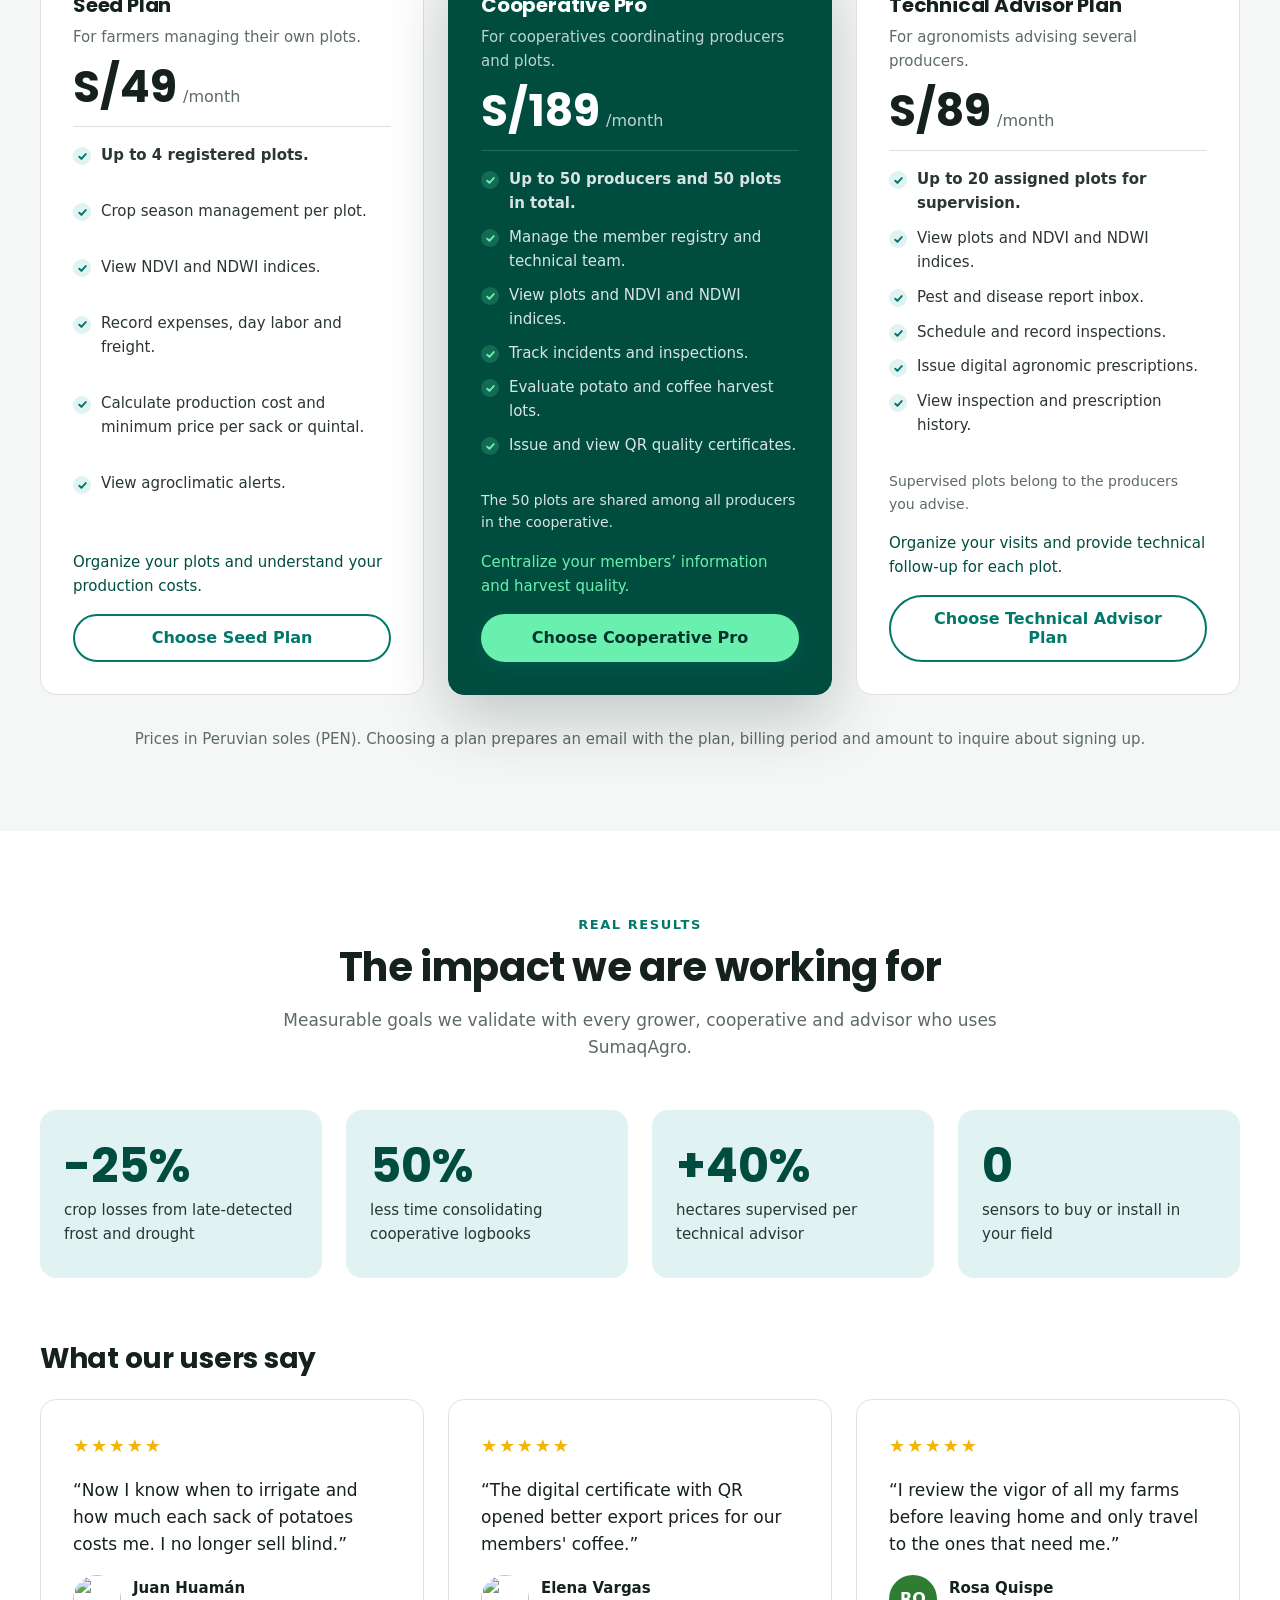
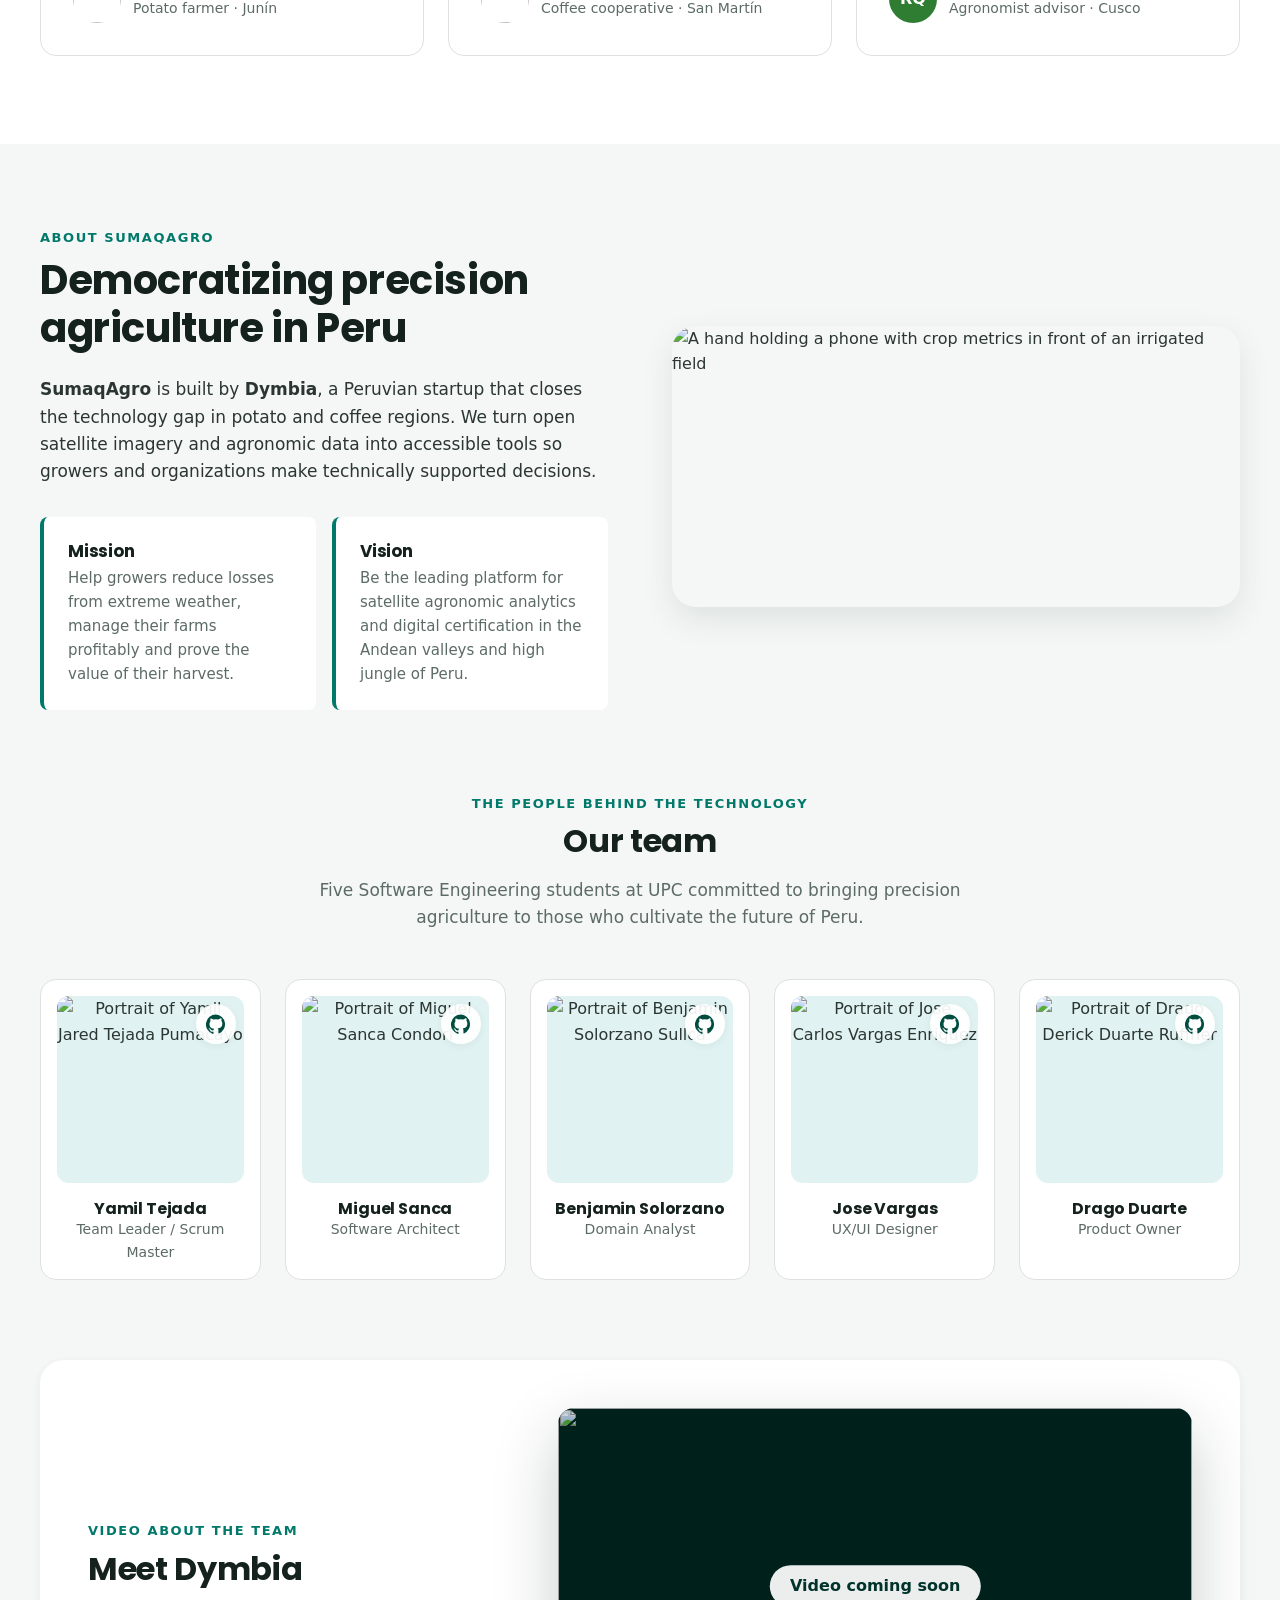
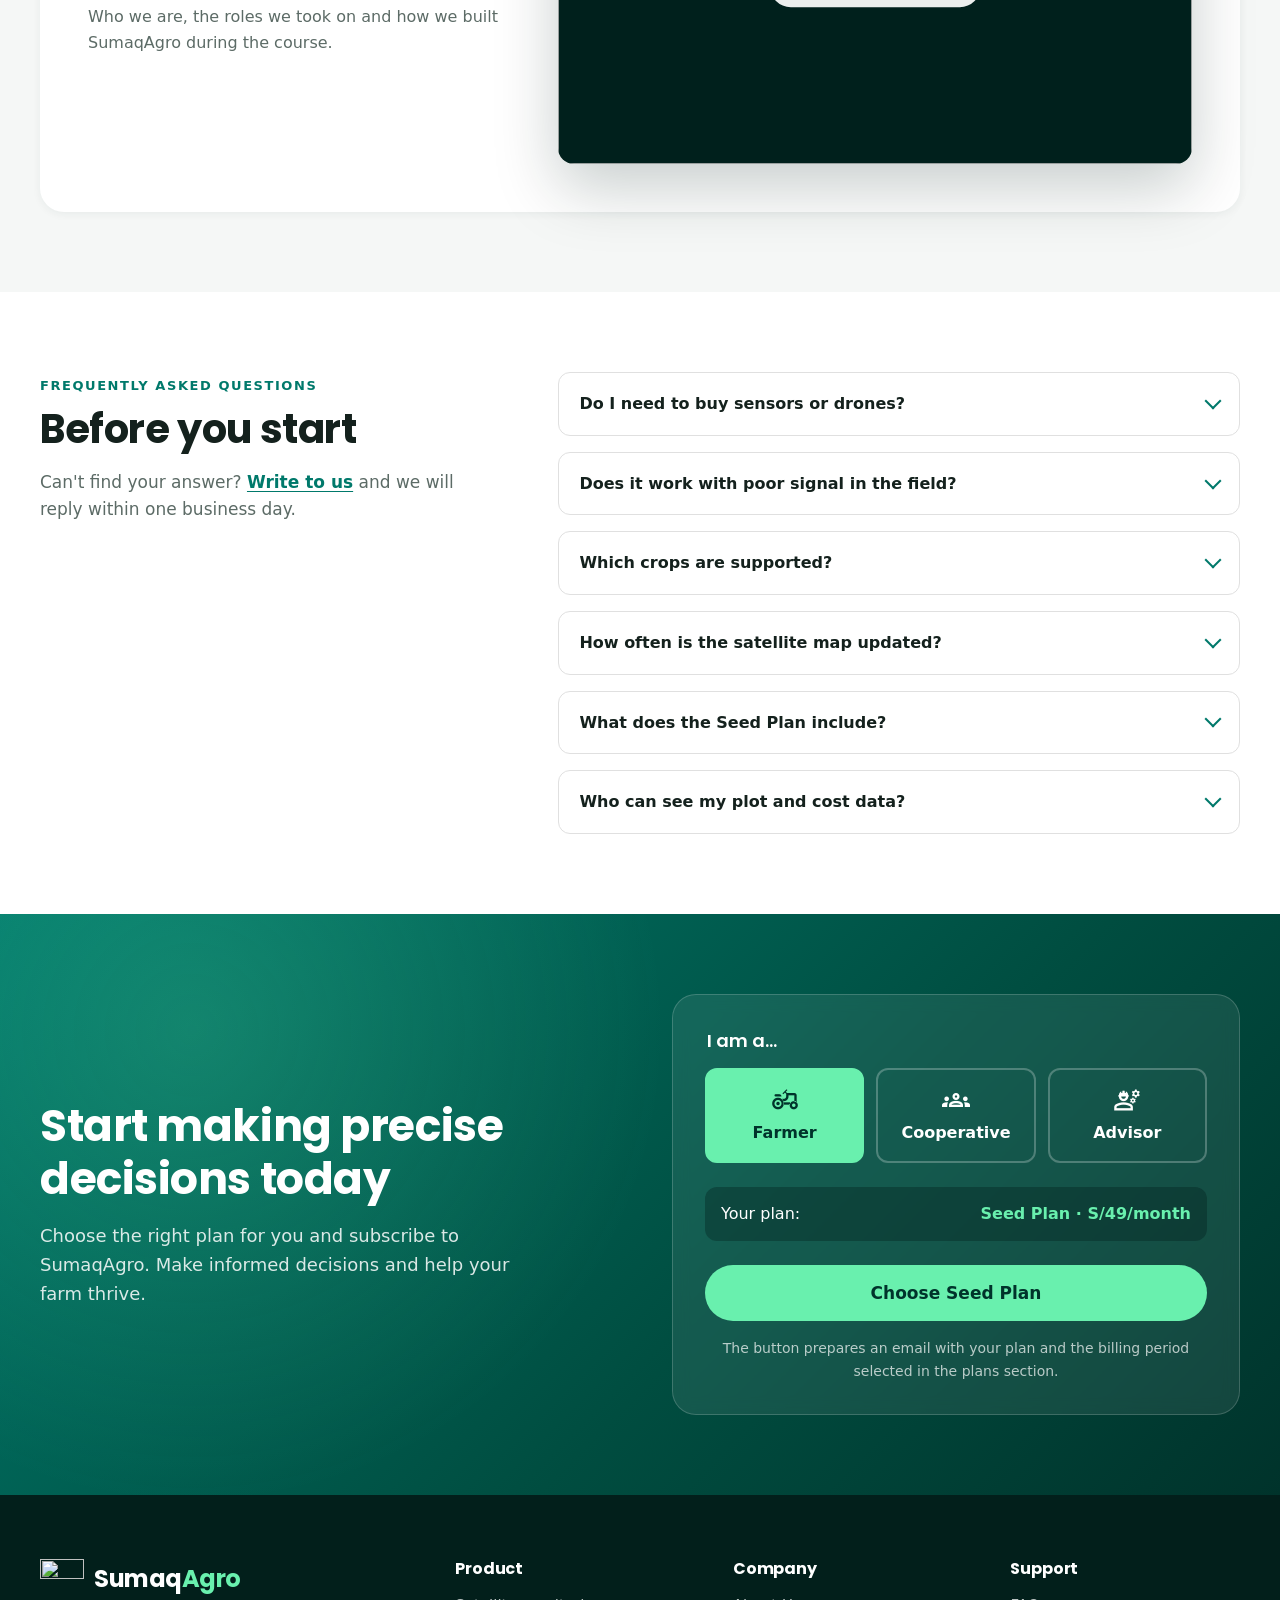
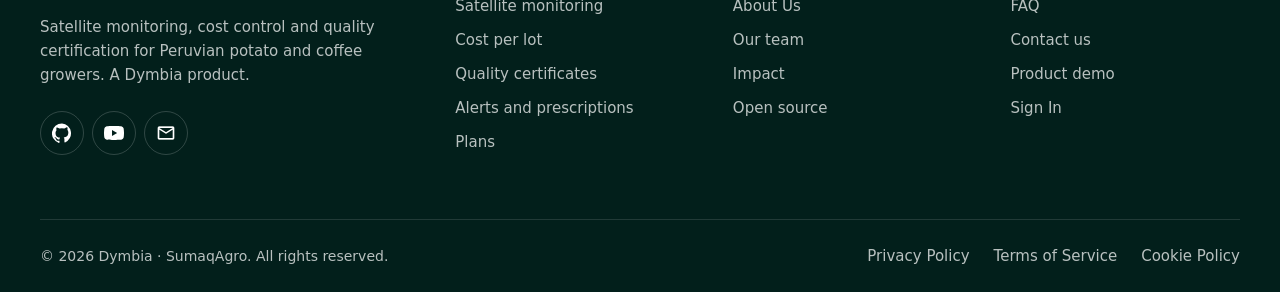
==== commit 061a8bfc: "fix(landing): remove outdated team member profiles from index.html" ====
--- a/public/index.html
+++ b/public/index.html
@@ -601,22 +601,6 @@
                             <h4>Benjamin Solorzano</h4>
                             <p data-i18n="team_role1">Domain Analyst</p>
                             <a class="team-card__link" href="https://github.com/dymbia-opensource" target="_blank" rel="noopener" aria-label="Benjamin Solorzano on GitHub (opens in a new tab)">
-                                <span class="github-icon" aria-hidden="true"></span>
-                            </a>
-                        </li>
-                        <li class="team-card reveal">
-                            <img src="assets/images/salcedo-andy.png" alt="Portrait of Andy Salcedo" width="480" height="643" loading="lazy">
-                            <h4>Andy Salcedo</h4>
-                            <p data-i18n="team_role1">Domain Analyst</p>
-                            <a class="team-card__link" href="https://github.com/dymbia-opensource" target="_blank" rel="noopener" aria-label="Benjamin Solorzano on GitHub (opens in a new tab)">
-                                <span class="github-icon" aria-hidden="true"></span>
-                            </a>
-                        </li>
-                        <li class="team-card reveal">
-                            <img src="assets/images/yarleque-cristina.png" alt="Portrait of Jose Carlos Vargas Enriquez" width="480" height="480" loading="lazy">
-                            <h4>Cristina Yarleque</h4>
-                            <p data-i18n="team_role3">UX/UI Designer</p>
-                            <a class="team-card__link" href="https://github.com/dymbia-opensource" target="_blank" rel="noopener" aria-label="Jose Vargas on GitHub (opens in a new tab)">
                                 <span class="github-icon" aria-hidden="true"></span>
                             </a>
                         </li>
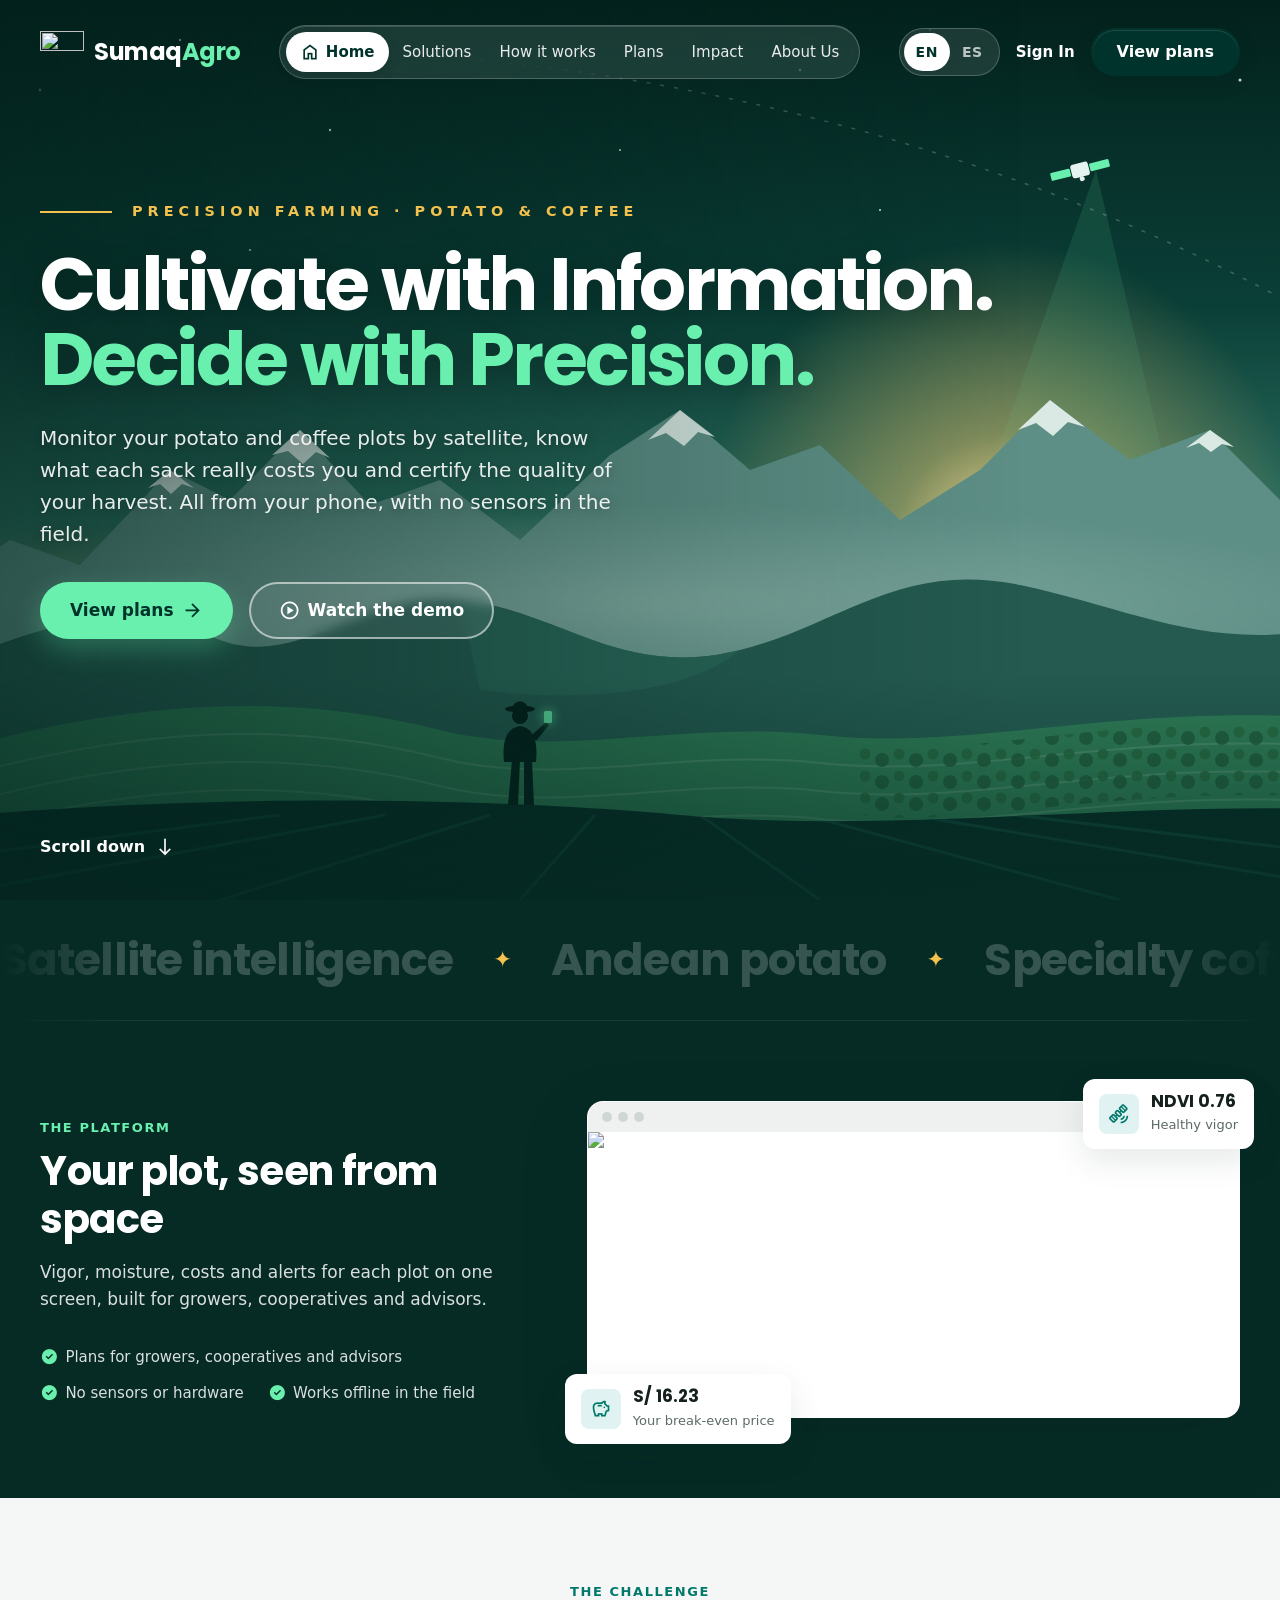
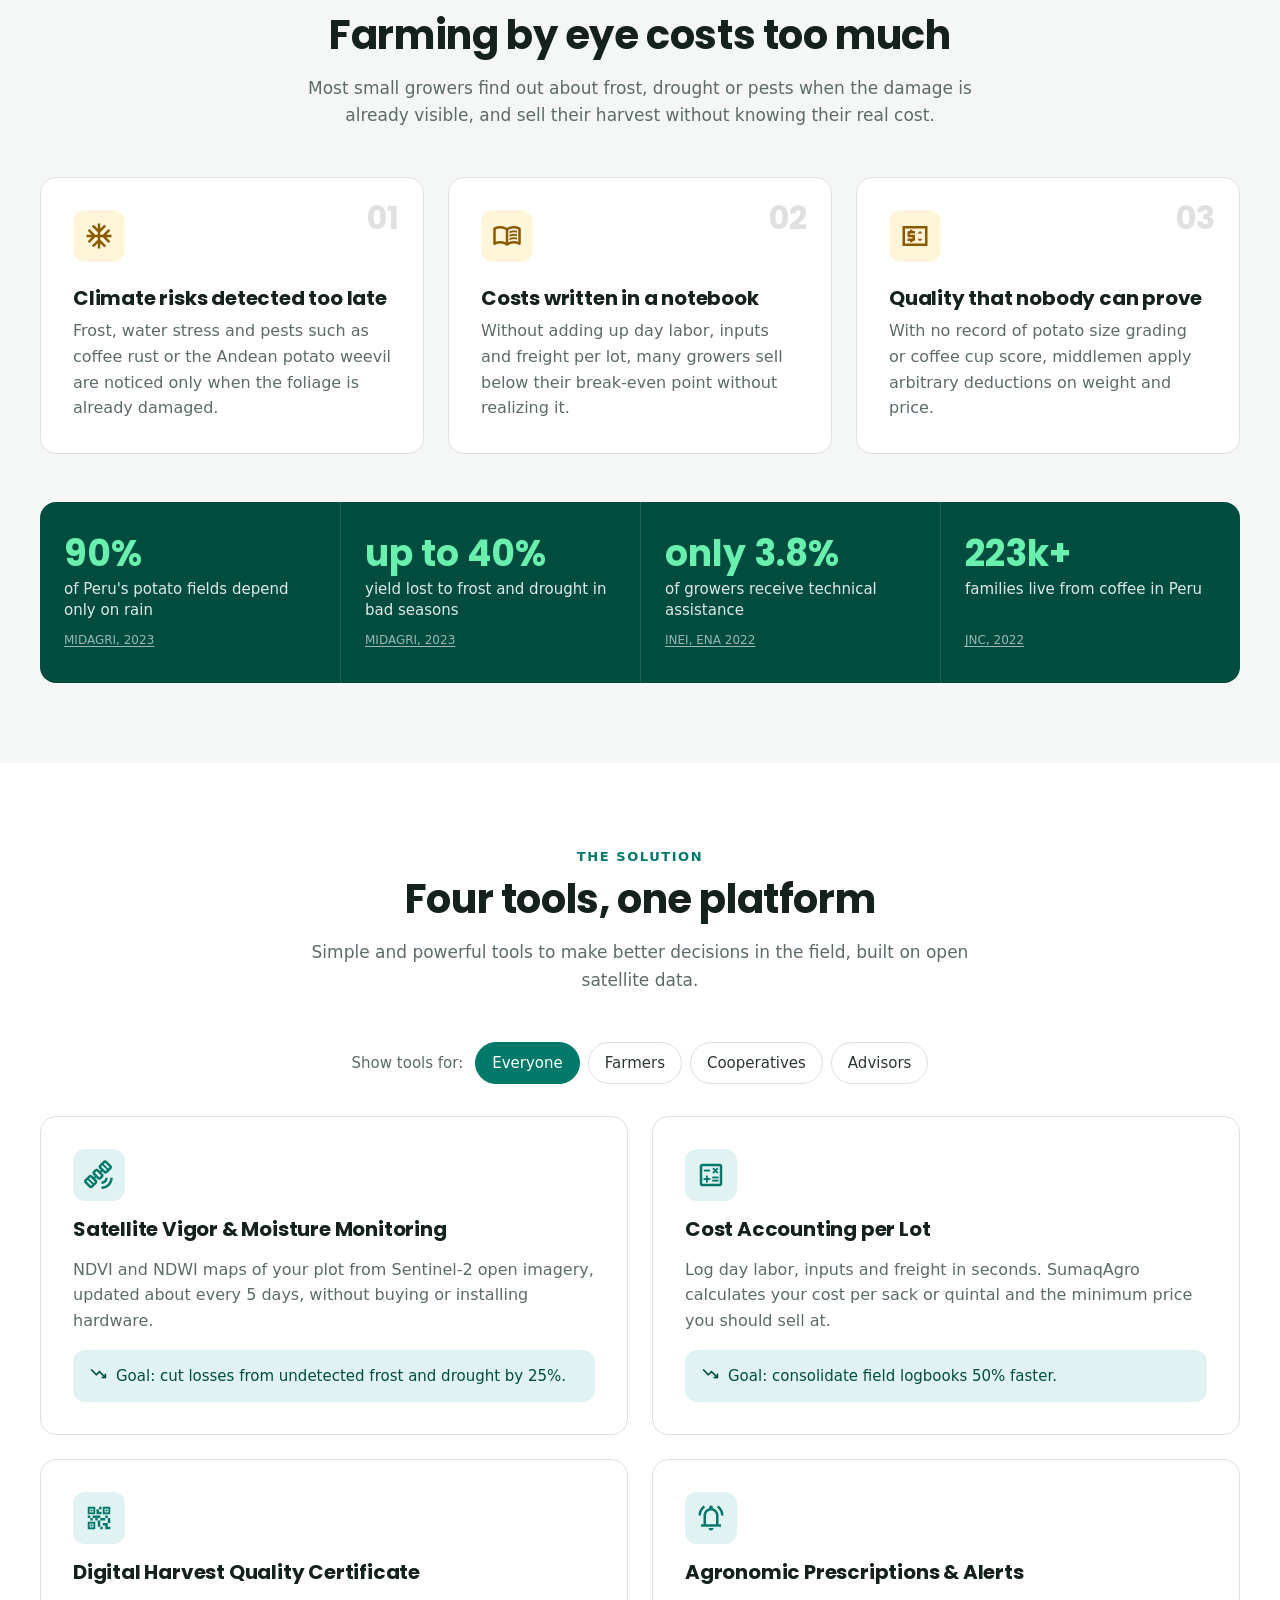
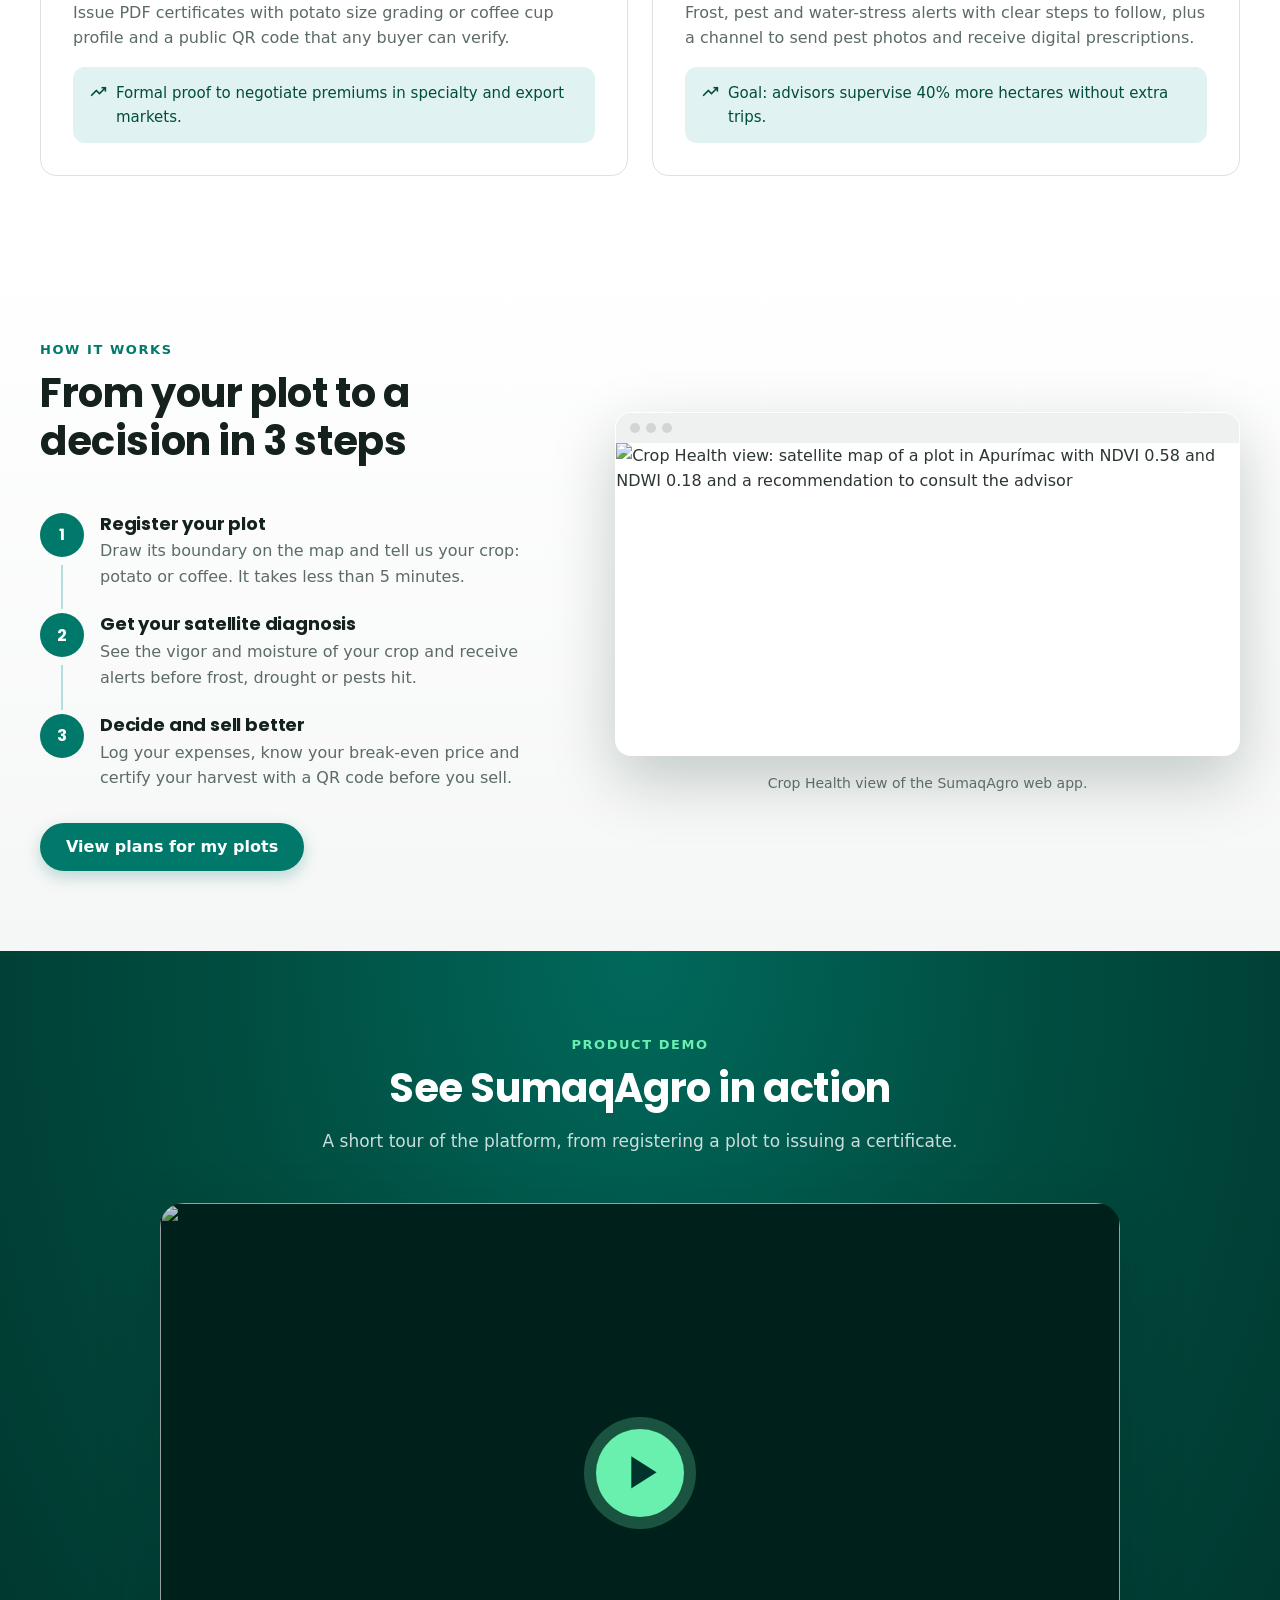
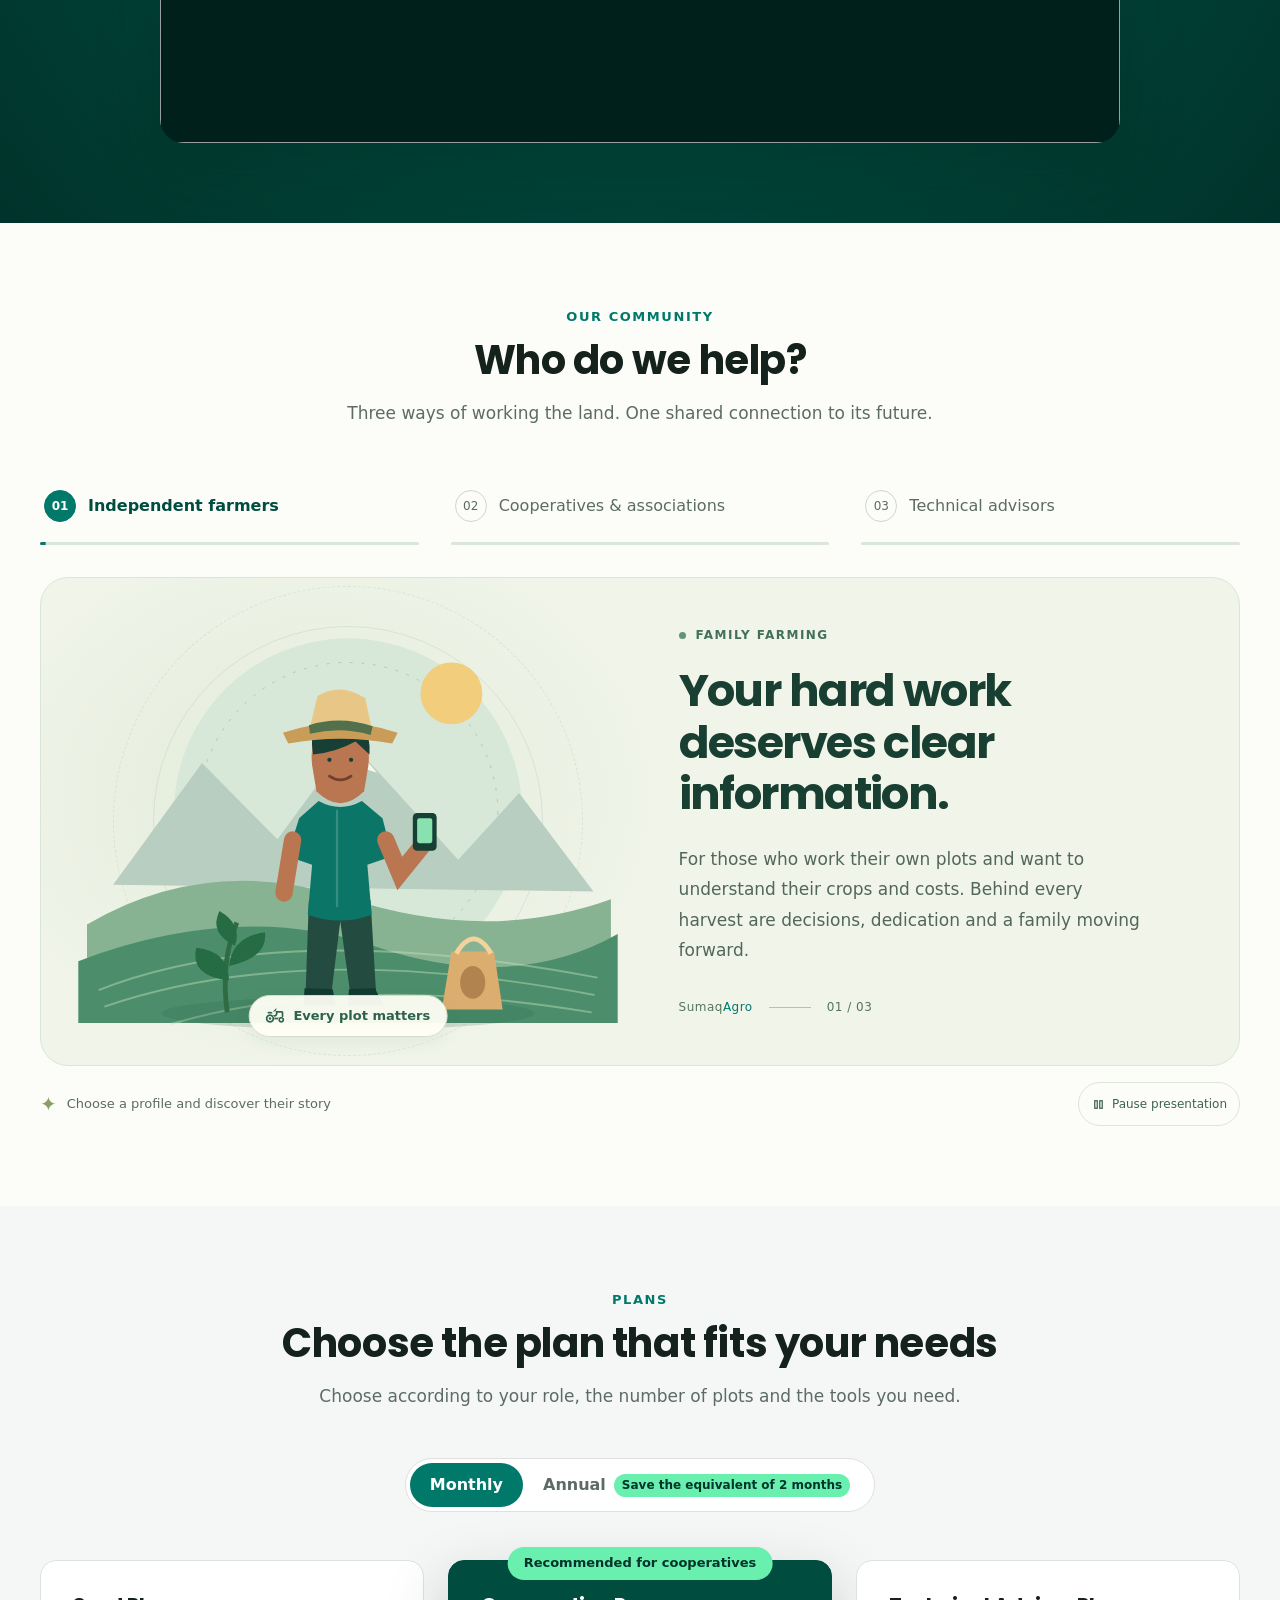
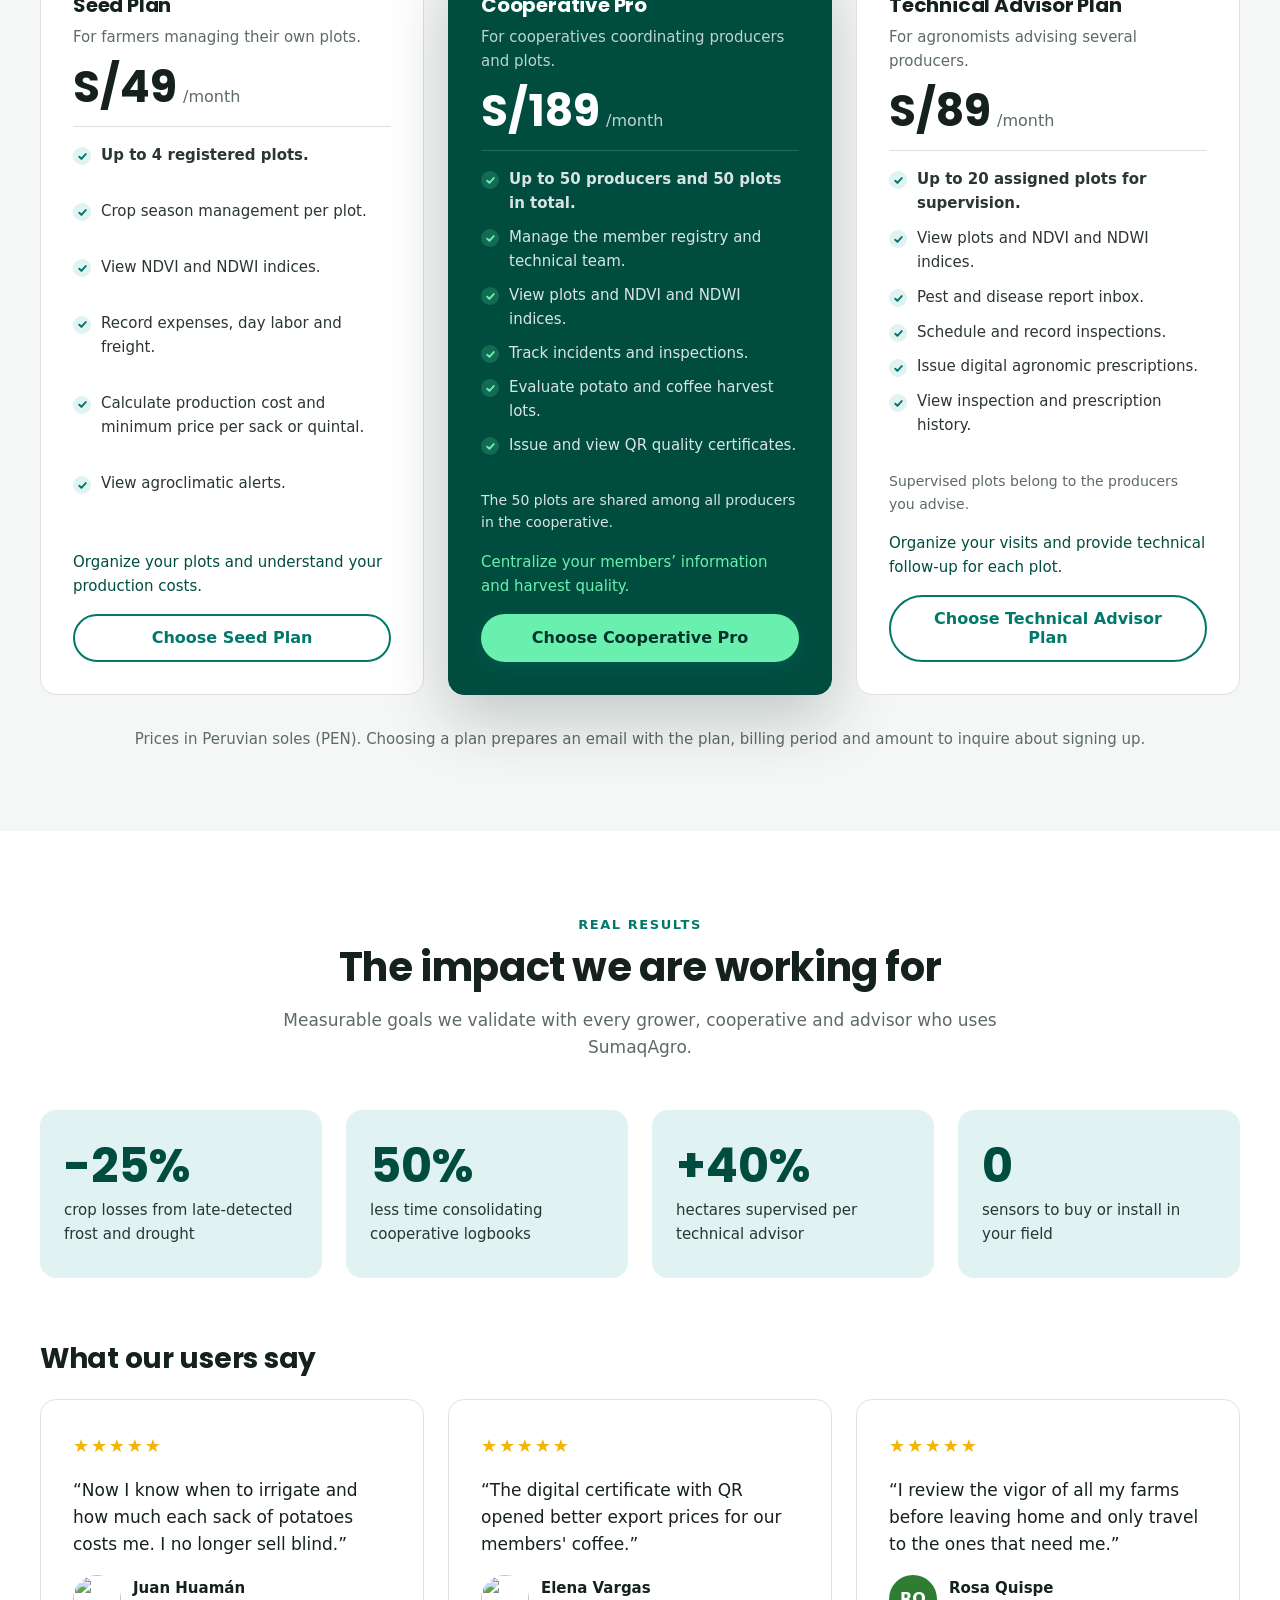
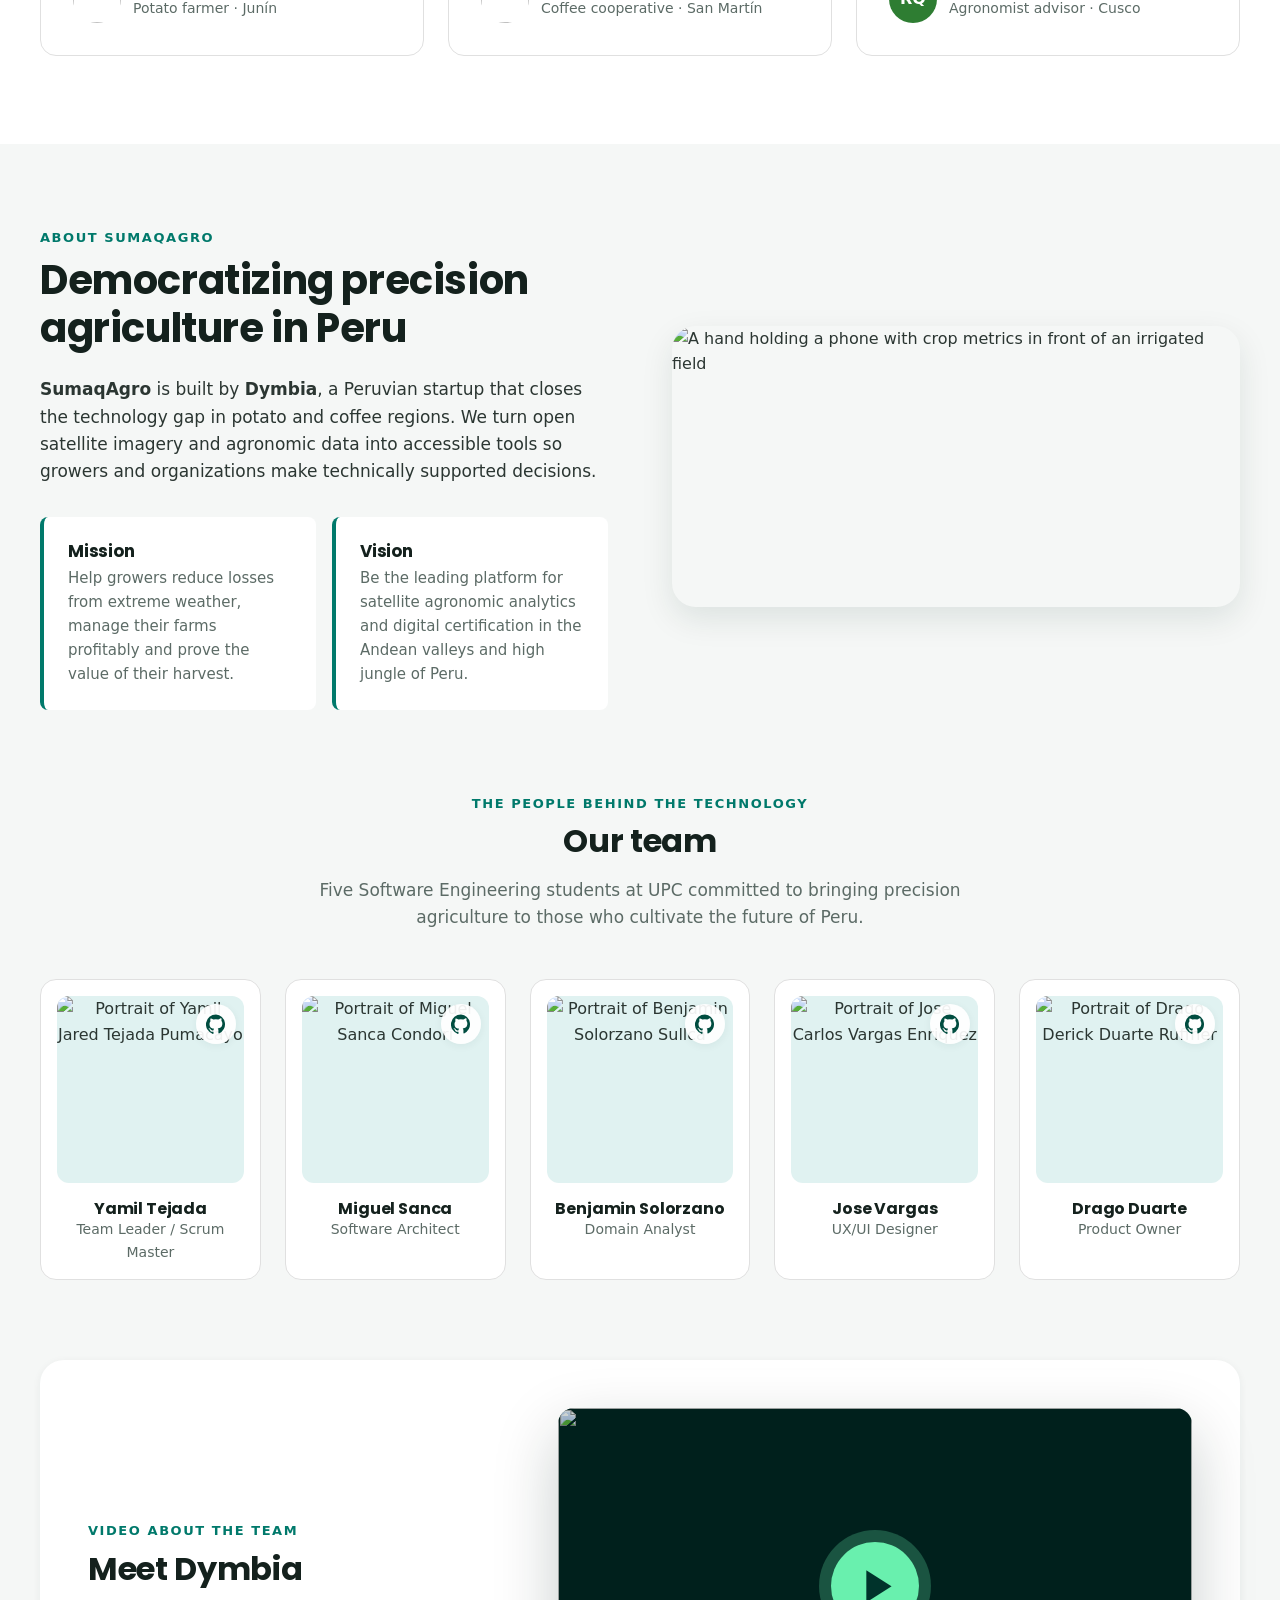
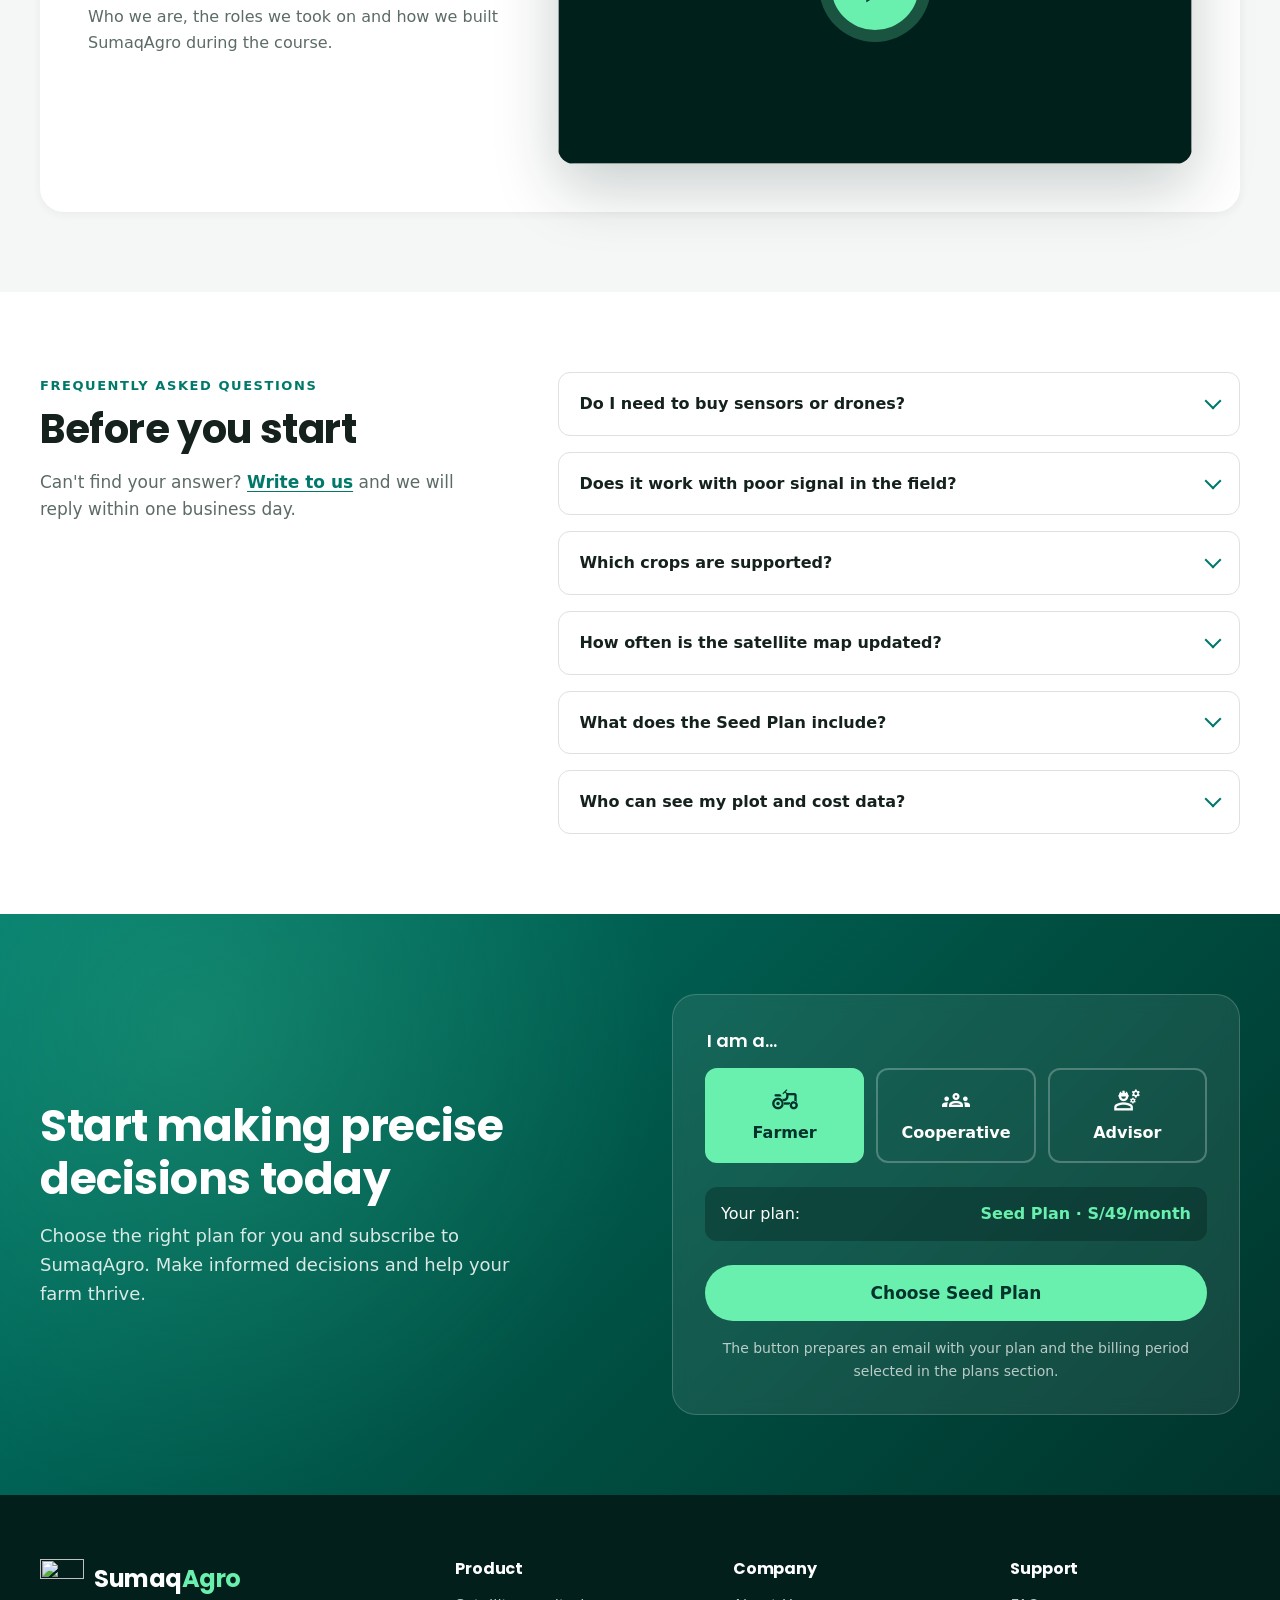
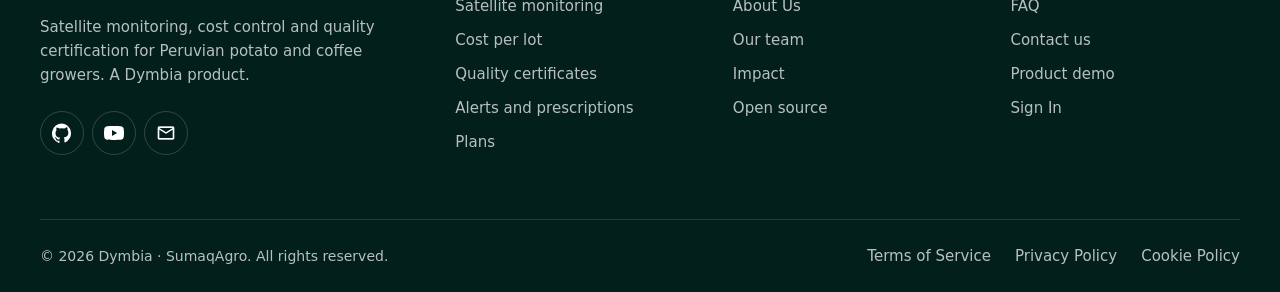
==== commit ec4e67bf: "fix(index): add video ID for team introduction video" ====
--- a/public/index.html
+++ b/public/index.html
@@ -629,7 +629,7 @@
                         <h3 class="section-title section-title--sm" id="about-team-title" data-i18n="about_team_video_title">Meet Dymbia</h3>
                         <p data-i18n="about_team_video_subtitle">Who we are, the roles we took on and how we built SumaqAgro during the course.</p>
                     </div>
-                    <div class="video video--compact" data-video-id="" data-video-title="Dymbia — About the Team">
+                    <div class="video video--compact" data-video-id="uXbPyU6RQG8" data-video-title="Dymbia — About the Team">
                         <img class="video__poster" src="assets/images/about-farm.webp" alt="" width="720" height="357" loading="lazy">
                         <button class="video__play" type="button" aria-label="Play the team video" data-i18n-attr="aria-label:about_team_video_play">
                             <span class="material-symbols-outlined" aria-hidden="true">play_arrow</span>
